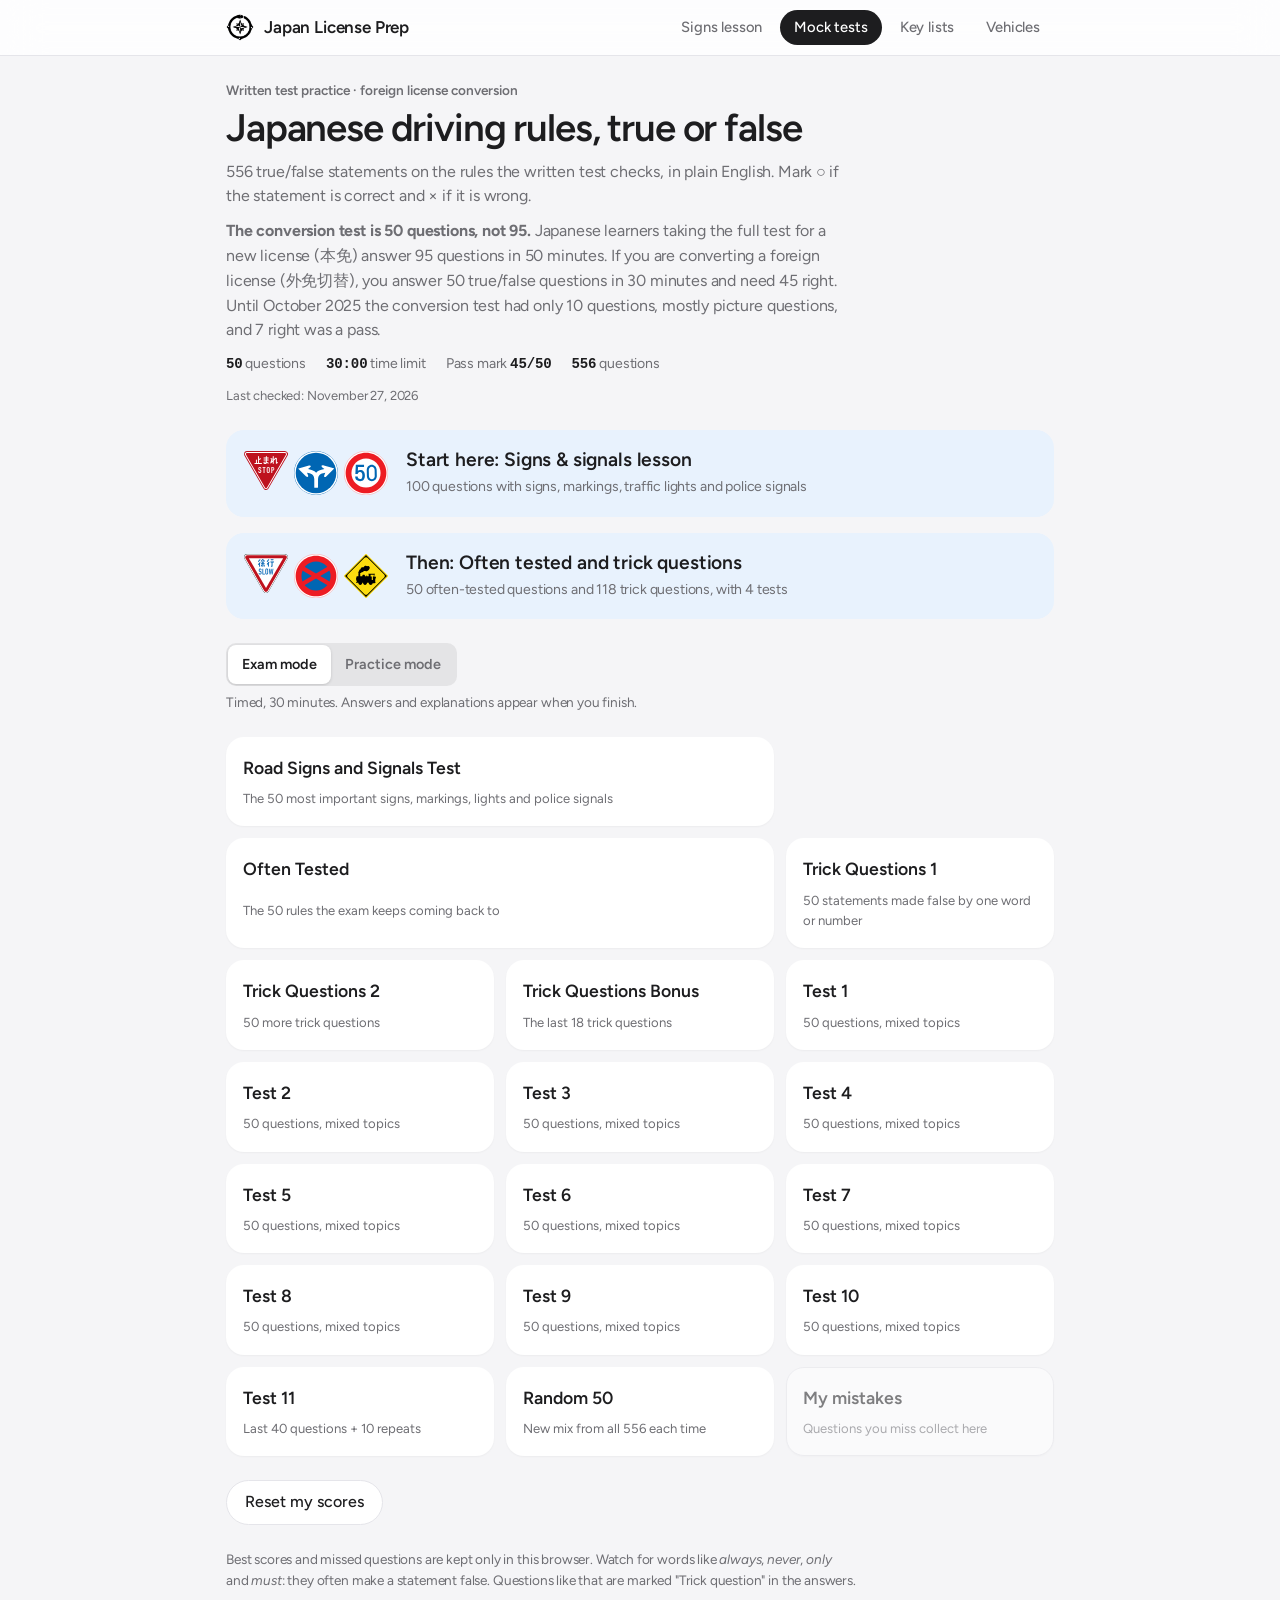
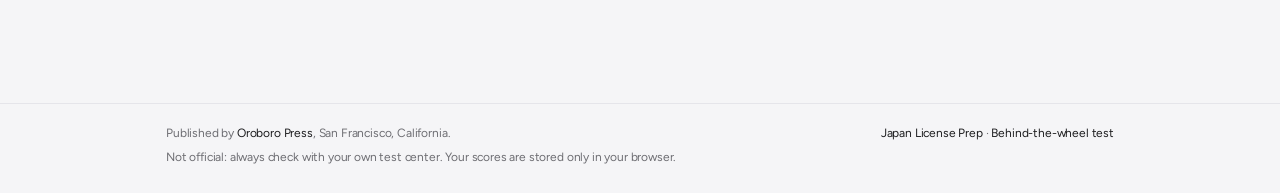
==== mock-tests.html @ 661575f7 "Q427: explain why the child seat faces forward Co-Authored-By: Claude Opus 5.5 <noreply@anthropic.co" ====
<!doctype html>
<html lang="en">
<head>
<meta charset="utf-8">
<meta name="viewport" content="width=device-width,initial-scale=1,viewport-fit=cover">
<title>Written Test Mock Exams · Japan License Prep</title>
<meta name="description" content="Timed 50-question true/false mock exams for the written test when converting a foreign driving license in Japan, with a signs lesson and vehicle classes. Free, by Oroboro Press.">
<meta property="og:title" content="Written Test Mock Exams · Japan License Prep">
<meta property="og:description" content="556 true/false practice questions for the written test when converting a foreign driving license in Japan. Free.">
<meta property="og:type" content="website">
<meta property="og:url" content="https://japan-driving-license.oroboropress.com/mock-tests.html">
<meta property="og:site_name" content="Oroboro Press">
<meta property="og:image" content="https://japan-driving-license.oroboropress.com/img/og-image.jpg">
<meta property="og:image:width" content="1200">
<meta property="og:image:height" content="630">
<meta property="og:image:alt" content="Japan License Prep: a test course map with the route and every trap marked">
<meta name="twitter:card" content="summary_large_image">
<link rel="canonical" href="https://japan-driving-license.oroboropress.com/mock-tests.html">
<link rel="icon" href="favicon.ico" sizes="any">
<link rel="icon" type="image/png" sizes="32x32" href="img/icon-32.png">
<link rel="apple-touch-icon" href="apple-touch-icon.png">
<link rel="preconnect" href="https://fonts.googleapis.com">
<link rel="stylesheet" href="https://fonts.googleapis.com/css2?family=Figtree:wght@400;500;600;700&display=swap">
<link rel="stylesheet" href="oroboro.css?v=2">
<style>
/* Layout: a mark-sheet exam booklet. Narrow reading column, answer bubbles as the signature element. */
:root{
  --paper:#F5F6F3; --card:#FFFFFF; --ink:#1D2227; --muted:#5D656C; --line:#D8DBD4;
  --sheet:#D2522A; --sheet-soft:#FBE6DD; --sign:#1F57A8; --ok:#2C7A4B; --ok-soft:#E1F1E6; --bad:#BC3326; --bad-soft:#F8E1DE;
  --display:"Zen Kaku Gothic New","Hiragino Sans","Yu Gothic",system-ui,sans-serif;
  --body:Inter,"Zen Kaku Gothic New",system-ui,-apple-system,sans-serif;
  --mono:"IBM Plex Mono",ui-monospace,Menlo,monospace;
}
@media (prefers-color-scheme:dark){:root:not([data-theme="light"]){
  --paper:#14171A; --card:#1C2024; --ink:#E6E8E9; --muted:#9AA2A9; --line:#30363B;
  --sheet:#EF7B52; --sheet-soft:#3A2219; --sign:#7FA4E6; --ok:#62C28C; --ok-soft:#183223; --bad:#F07A6C; --bad-soft:#3A1D1A; color-scheme:dark}}
:root[data-theme="dark"]{
  --paper:#14171A; --card:#1C2024; --ink:#E6E8E9; --muted:#9AA2A9; --line:#30363B;
  --sheet:#EF7B52; --sheet-soft:#3A2219; --sign:#7FA4E6; --ok:#62C28C; --ok-soft:#183223; --bad:#F07A6C; --bad-soft:#3A1D1A; color-scheme:dark}
*{box-sizing:border-box}
[hidden]{display:none!important}
body{background:var(--paper);color:var(--ink);font:15px/1.55 var(--body)}
body::before{content:"";position:fixed;inset:0 0 auto;height:env(safe-area-inset-top,0px);z-index:10;background:var(--card)}
.wrap{max-width:860px;margin:0 auto;padding-left:max(16px,env(safe-area-inset-left,0px));padding-right:max(16px,env(safe-area-inset-right,0px))}
h1,h2,h3{font-family:var(--display);text-wrap:balance;margin:0}
h1{font-size:1.9rem;font-weight:900;letter-spacing:.01em}
h2{font-size:1.35rem;font-weight:700}
h3{font-size:1.05rem;font-weight:700}
p{margin:0}
.muted{color:var(--muted)}
.eyebrow{font:600 .72rem/1 var(--body);letter-spacing:.12em;text-transform:uppercase;color:var(--sheet)}
button{font:inherit;color:inherit;cursor:pointer}
button:focus-visible,a:focus-visible{outline:2px solid var(--sheet);outline-offset:2px}

/* header */
.top{position:sticky;top:env(safe-area-inset-top,0px);z-index:5;background:var(--card);border-bottom:1px solid var(--line)}
.top .wrap{display:flex;align-items:center;gap:16px;flex-wrap:wrap;padding-block:10px}
.brand{display:flex;align-items:center;gap:10px;font-family:var(--display);font-weight:900;font-size:1.05rem;margin-right:auto}
.brand .mk{width:26px;height:26px;border:2px solid var(--sheet);border-radius:50%;display:grid;place-items:center;color:var(--sheet);font-size:.85rem}
.tabs{display:flex;gap:4px}
.tabs a{padding:7px 12px;border-radius:8px;color:var(--muted);text-decoration:none;font-weight:600;font-size:.92rem}
.tabs a[aria-current="page"]{background:var(--sheet-soft);color:var(--sheet)}

main{padding-block:28px 64px}
.view{display:grid;gap:24px}

/* home */
.intro{display:grid;gap:10px;max-width:62ch}
.facts{display:flex;flex-wrap:wrap;gap:8px 20px;font-size:.88rem;color:var(--muted)}
.facts b{color:var(--ink);font-family:var(--mono);font-weight:600}
.modes{display:flex;gap:6px;flex-wrap:wrap;align-items:center}
.seg{display:inline-flex;border:1px solid var(--line);border-radius:10px;overflow:hidden;background:var(--card)}
.seg button{border:0;background:none;padding:8px 14px;font-weight:600;font-size:.9rem;color:var(--muted)}
.seg button[aria-pressed="true"]{background:var(--ink);color:var(--paper)}
.modehint{font-size:.85rem;color:var(--muted);flex-basis:100%}
.tests{display:grid;grid-template-columns:repeat(auto-fill,minmax(230px,1fr));gap:12px}
@media (min-width:620px){.tcard.wide{grid-column:span 2}}
.tcard{display:grid;gap:8px;text-align:left;padding:16px;border:1px solid var(--line);border-radius:12px;background:var(--card);transition:border-color .15s,transform .15s}
.tcard:hover{border-color:var(--sheet);transform:translateY(-1px)}
.tcard[disabled]{opacity:.55;cursor:not-allowed;transform:none;border-color:var(--line)}
.tcard .row{display:flex;justify-content:space-between;align-items:baseline;gap:8px}
.tcard .name{font-family:var(--display);font-weight:700;font-size:1.1rem}
.tcard .meta{font-size:.82rem;color:var(--muted)}
.tcard .best{font-family:var(--mono);font-size:.82rem}
.pass{color:var(--ok)} .fail{color:var(--bad)}
.dots{display:flex;gap:3px;flex-wrap:wrap}
.dots i{width:8px;height:11px;border:1.5px solid var(--sheet);border-radius:50%;opacity:.55}
.note{font-size:.85rem;color:var(--muted);max-width:70ch}

/* run */
.runbar{position:sticky;top:calc(env(safe-area-inset-top,0px) + 53px);z-index:4;background:var(--paper);padding-block:10px;border-bottom:1px solid var(--line);display:flex;gap:12px;align-items:center;flex-wrap:wrap}
.runbar .tname{font-weight:700;margin-right:auto}
.clock{font:600 1.25rem/1 var(--mono);font-variant-numeric:tabular-nums;padding:6px 10px;border-radius:8px;background:var(--card);border:1px solid var(--line)}
.clock.low{color:var(--bad);border-color:var(--bad)}
.count{font:500 .85rem var(--mono);color:var(--muted)}
.btn{border:1px solid var(--line);background:var(--card);padding:9px 14px;border-radius:10px;font-weight:600}
.btn.primary{background:var(--sheet);border-color:var(--sheet);color:#fff}
.btn:disabled{opacity:.45;cursor:not-allowed}
.qcard{background:var(--card);border:1px solid var(--line);border-radius:14px;padding:22px;display:grid;gap:18px}
.qhead{display:flex;justify-content:space-between;align-items:center;gap:10px;flex-wrap:wrap}
.qnum{font:700 1rem var(--display)}
.qnum span{font-family:var(--mono);color:var(--sheet)}
.chip{font-size:.75rem;font-weight:600;padding:3px 9px;border-radius:999px;background:var(--paper);border:1px solid var(--line);color:var(--muted)}
.qbody{display:flex;gap:20px;align-items:flex-start}
.qtext{font-size:1.12rem;line-height:1.6;min-width:0;flex:1;max-width:60ch}
.signbox{flex:0 0 auto;width:120px}
.signbox svg{width:100%;height:auto;display:block}
.choices{display:grid;grid-template-columns:1fr 1fr;gap:12px}
.choice{display:flex;align-items:center;justify-content:center;gap:12px;padding:16px;border:2px solid var(--line);border-radius:12px;background:var(--card);font-weight:700;font-size:1rem}
.choice .sym{font:900 2rem/1 var(--display)}
.choice[aria-pressed="true"]{border-color:var(--sheet);background:var(--sheet-soft);color:var(--sheet)}
.choice.right{border-color:var(--ok);background:var(--ok-soft);color:var(--ok)}
.choice.wrong{border-color:var(--bad);background:var(--bad-soft);color:var(--bad)}
.feedback{border-radius:10px;padding:12px 14px;font-size:.95rem}
.feedback.ok{background:var(--ok-soft)} .feedback.no{background:var(--bad-soft)}
.feedback b{display:block;margin-bottom:2px}
.navrow{display:flex;justify-content:space-between;gap:10px}
.sheet{background:var(--card);border:1px solid var(--line);border-radius:14px;padding:16px;display:grid;gap:10px}
.sheet h3{font-size:.9rem}
.bubbles{display:grid;grid-template-columns:repeat(10,minmax(0,1fr));gap:8px 6px}
.bub{display:grid;justify-items:center;gap:2px;border:0;background:none;padding:2px 0}
.bub small{font:500 .68rem var(--mono);color:var(--muted)}
.bub i{width:16px;height:22px;border:1.8px solid var(--sheet);border-radius:50%;display:block}
.bub.on i{background:var(--sheet)}
.bub.cur small{color:var(--sheet);font-weight:700}
.bub.cur i{box-shadow:0 0 0 3px var(--sheet-soft)}
.bub.r i{border-color:var(--ok);background:var(--ok)} .bub.w i{border-color:var(--bad);background:var(--bad)}
.confirm{border:1px solid var(--sheet);background:var(--sheet-soft);border-radius:12px;padding:14px;display:flex;gap:12px;align-items:center;flex-wrap:wrap}
.confirm p{flex:1;min-width:200px}
.gomiss{display:flex;gap:6px;flex-wrap:wrap;flex-basis:100%}.gomiss button{font:inherit;font-size:.85rem;padding:4px 10px;border:1px solid var(--sheet);border-radius:999px;background:var(--bg,#fff);color:inherit;cursor:pointer}
.kbd{font-size:.8rem;color:var(--muted)}

/* results */
.score{display:flex;gap:24px;align-items:center;flex-wrap:wrap;background:var(--card);border:1px solid var(--line);border-radius:14px;padding:22px}
.big{font:600 3.2rem/1 var(--mono);font-variant-numeric:tabular-nums}
.big small{font-size:1.2rem;color:var(--muted)}
.stamp{font:900 1.3rem var(--display);padding:6px 14px;border:3px solid currentColor;border-radius:8px;transform:rotate(-4deg)}
.score .sub{display:grid;gap:4px;margin-right:auto}
.topics{display:grid;gap:6px}
.trow{display:grid;grid-template-columns:minmax(0,190px) 1fr 52px;gap:10px;align-items:center;font-size:.88rem}
.bar{height:8px;background:var(--line);border-radius:4px;overflow:hidden}
.bar i{display:block;height:100%;background:var(--ok)}
.bar i.mid{background:var(--sheet)} .bar i.lowv{background:var(--bad)}
.trow b{font:500 .82rem var(--mono);text-align:right}
.review{display:grid;gap:10px}
.ritem{background:var(--card);border:1px solid var(--line);border-left:5px solid var(--ok);border-radius:10px;padding:14px 16px;display:grid;gap:8px}
.ritem.w{border-left-color:var(--bad)}
.ritem .rq{display:flex;gap:14px;align-items:flex-start}
.ritem .rq p{flex:1;min-width:0}
.ritem .rq svg{width:64px;height:auto;flex:0 0 64px}
.ritem .ans{font-size:.85rem;display:flex;gap:14px;flex-wrap:wrap}
.ritem .exp{font-size:.92rem;color:var(--muted)}
.rn{font:600 .8rem var(--mono);color:var(--muted)}

/* vehicles */
.vsec{display:grid;gap:12px}
.lede{max-width:65ch;color:var(--muted)}
.nest{display:grid;gap:10px;background:var(--card);border:1px solid var(--line);border-radius:14px;padding:16px}
.set{border:1.5px solid var(--line);border-radius:12px;padding:12px;display:grid;gap:10px}
.set>.lab{font-weight:700;font-family:var(--display)}
.set>.lab span{font-weight:500;color:var(--muted);font-family:var(--body);font-size:.85rem}
.set.veh{border-color:var(--sign)}
.inner{display:grid;grid-template-columns:repeat(auto-fit,minmax(170px,1fr));gap:8px}
.inner div{background:var(--paper);border-radius:8px;padding:10px;font-size:.88rem;display:grid;gap:2px}
.inner b{font-family:var(--display)}
.scroll{overflow-x:auto;border:1px solid var(--line);border-radius:12px;background:var(--card)}
table{border-collapse:collapse;width:100%;min-width:640px;font-size:.88rem}
th,td{padding:10px 12px;text-align:left;border-bottom:1px solid var(--line);vertical-align:top}
th{font-size:.75rem;text-transform:uppercase;letter-spacing:.06em;color:var(--muted);font-weight:600}
tr:last-child td{border-bottom:0}
td.n{font-family:var(--mono);font-variant-numeric:tabular-nums;white-space:nowrap}
td .ja{display:block;font-family:var(--display);font-weight:700}
tr.you td{background:var(--sheet-soft)}
.cards{display:grid;grid-template-columns:repeat(auto-fit,minmax(250px,1fr));gap:12px}
.vcard{background:var(--card);border:1px solid var(--line);border-radius:12px;padding:16px;display:grid;gap:8px;align-content:start}
.vcard .ja{font:700 1.15rem var(--display)}
.vcard ul{margin:0;padding-left:18px;display:grid;gap:3px;font-size:.9rem}
.vcard .trap{font-size:.85rem;background:var(--sheet-soft);border-radius:8px;padding:8px 10px}
.vcard .trap b{color:var(--sheet)}
.words{display:grid;grid-template-columns:repeat(auto-fit,minmax(180px,1fr));gap:8px}
.words div{background:var(--card);border:1px solid var(--line);border-radius:10px;padding:12px;display:grid;gap:4px}
.words .w{font:700 1.2rem var(--display)}
.words .inc{font-size:.8rem;font-weight:600}
.sgn{display:grid;gap:3px;justify-items:center;width:100%}
.sgn img,.sgn svg{width:100%;height:auto;display:block}
.sgn .plt{font-size:.68rem;font-weight:700;line-height:1.15;text-align:center;border:1.5px solid var(--ink);border-radius:3px;padding:2px 4px;background:#fff;color:#151515}
.sgn .dtag{font-size:.62rem;color:var(--muted);text-transform:uppercase;letter-spacing:.06em}
.lcard .sgn{width:72px}.ritem .rq .sgn{width:64px;flex:0 0 64px}
.credit{font-size:.78rem;color:var(--muted);max-width:70ch}
.sitefoot{border-top:1px solid var(--line);margin-top:40px;padding-top:16px;font-size:.85rem;color:var(--muted)}
.sitefoot a{color:inherit}
@media (max-width:620px){
  h1{font-size:1.5rem}
  .qbody{flex-direction:column-reverse}
  .signbox{width:96px}
  .bubbles{grid-template-columns:repeat(10,minmax(0,1fr));gap:6px 2px}
  .bub i{width:13px;height:18px}
  .trow{grid-template-columns:minmax(0,120px) 1fr 44px}
  .qcard{padding:16px}
}
@media (prefers-reduced-motion:reduce){*{transition:none!important}}
.sgn.pho{width:170px}.lcard:has(.sgn.pho){grid-template-columns:1fr}.signbox:has(.pho){width:min(100%,320px)}.lcard .sgn.pho{width:100%;max-width:280px;justify-self:start}.ritem .rq .sgn.pho{width:120px;flex:0 0 120px}.lessonhero .icons .sgn.pho{width:66px}.sgn.pho img{border-radius:6px;aspect-ratio:4/3;object-fit:cover}
</style>
<style>
.lessonhero+.lessonhero{margin-top:-8px}
.lessonhero{color:inherit;text-decoration:none;display:grid;grid-template-columns:auto 1fr;gap:18px;align-items:center;text-align:left;padding:18px;border:2px solid var(--sheet);border-radius:14px;background:var(--sheet-soft)}
.lessonhero .icons{display:flex;gap:6px}
.lessonhero .icons .sgn{width:44px}
.lessonhero .name{font:700 1.2rem var(--display)}
.lessonhero .meta{font-size:.88rem;color:var(--muted)}
.lgroup{display:grid;gap:10px}
.lgroup .rule{margin:0;max-width:70ch;padding:10px 14px;border-left:3px solid var(--sheet);background:var(--sheet-soft);border-radius:0 8px 8px 0}
#k-often,#k-trick{display:grid;gap:22px}
.lcards{display:grid;grid-template-columns:repeat(auto-fill,minmax(280px,1fr));gap:10px}
.lcard{background:var(--card);border:1px solid var(--line);border-radius:12px;padding:14px;display:grid;grid-template-columns:72px 1fr;gap:12px;align-items:start}
.lcard svg{width:72px;height:auto}
.lcard .nosign{width:72px;height:72px;border-radius:50%;display:grid;place-items:center;background:var(--paper);font-size:1.6rem}
.lcard .sn{font-size:.75rem;font-weight:700;color:var(--sign);text-transform:uppercase;letter-spacing:.05em}
.lcard p{font-size:.92rem}
.lcard .ex{font-size:.85rem;color:var(--muted)}
.ansb{display:inline-block;font:900 .95rem var(--display);padding:1px 9px;border-radius:6px;margin-right:6px}
.ansb.t{background:var(--ok-soft);color:var(--ok)} .ansb.f{background:var(--bad-soft);color:var(--bad)}
.reveal .ans-hide .ansb,.reveal .ans-hide .ex{filter:blur(6px);cursor:pointer}
.vrow{display:grid;grid-template-columns:minmax(0,1fr) minmax(0,440px);gap:0;background:var(--card);border:1px solid var(--line);border-radius:12px;overflow:hidden}
.vrow:nth-child(odd){background:color-mix(in srgb,var(--card) 88%,#F5C400 12%)}
.vtext{padding:14px 16px;display:grid;gap:6px;align-content:start}
.vtext h3{font-size:1.1rem}
.vtext .ro{font-size:.8rem;color:var(--muted);font-style:italic}
.vtext ul{margin:0;padding-left:18px;font-size:.9rem;display:grid;gap:2px}
.vpics{display:flex;flex-wrap:wrap;gap:8px;justify-content:center;align-content:center;padding:12px;border-left:1px solid var(--line)}
.vpics figure{margin:0;display:grid;gap:3px;width:200px;max-width:100%}
.vpics img{width:100%;aspect-ratio:3/2;object-fit:cover;border-radius:8px;display:block;background:var(--paper)}
.vpics figcaption{font-size:.78rem;text-align:center;display:grid;gap:1px}
.vpics figcaption b{font-weight:600}
.vlist{display:grid;gap:8px}
@media (max-width:620px){.vrow{grid-template-columns:1fr}.vpics{border-left:0;border-top:1px solid var(--line)}.lessonhero{grid-template-columns:1fr}}
</style>
<style>
/* Oroboro Press look: page tokens mapped onto the shared palette (oroboro.css). Answer and score colors keep their meaning. */
:root,:root[data-theme]{
  --paper:var(--ob-bg); --card:var(--ob-card); --ink:var(--ob-ink); --muted:var(--ob-muted); --line:var(--ob-line);
  --sheet:var(--ob-blue); --sheet-soft:var(--ob-blue-soft); --sign:var(--ob-link);
  --ok:var(--ob-green); --ok-soft:var(--ob-green-soft); --bad:var(--ob-red); --bad-soft:var(--ob-red-soft);
  --display:var(--ob-font); --body:var(--ob-font); --mono:var(--ob-mono);
}
body{font-size:16px;margin:0}
h1{font-size:2.4rem;line-height:1.1;font-weight:600;letter-spacing:-0.03em}
@media (max-width:620px){h1{font-size:1.9rem}}
h2{font-weight:600}
h3,.tcard .name,.qnum,.set>.lab,.vcard .ja,.lessonhero .name,.inner b,.words .w,td .ja{font-weight:600}
.eyebrow{text-transform:none;letter-spacing:0;font-size:.85rem;color:var(--muted)}
.top{background:color-mix(in srgb,var(--ob-card) 82%,transparent);-webkit-backdrop-filter:saturate(180%) blur(20px);backdrop-filter:saturate(180%) blur(20px)}
.brand{font-family:var(--ob-font);font-weight:600;font-size:17px;color:var(--ink);text-decoration:none;gap:10px}
.brand img{width:28px;height:28px;display:block}
.tabs a{border-radius:980px;padding:6px 14px;font-weight:500}
.tabs a[aria-current="page"]{background:var(--ink);color:var(--card)}
.tabs a{white-space:nowrap}
@media (max-width:520px){.tabs{gap:0}.tabs a{padding:6px 9px;font-size:.84rem}}
.seg{border:0;background:color-mix(in srgb,var(--ink) 8%,transparent);border-radius:10px;padding:2px}
.seg button{border-radius:8px}
.seg button[aria-pressed="true"]{background:var(--card);color:var(--ink);box-shadow:0 1px 3px rgba(0,0,0,.15)}
.btn{border-radius:980px;padding:9px 18px;font-weight:500}
.btn.primary{background:var(--ob-blue);border-color:var(--ob-blue)}
.tcard,.qcard,.sheet,.score,.nest,.vcard,.lcard,.vrow,.scroll,.words div{border-radius:18px;border-color:transparent;box-shadow:0 1px 2px rgba(0,0,0,.04)}
.tcard:hover{border-color:var(--sheet)}
.choice{border-radius:14px}
.lessonhero{border-radius:18px;border-width:0;background:var(--sheet-soft)}
.stamp{border-radius:10px}
.ob-foot{margin-top:48px}
</style>

</head>
<body>
<header class="top"><div class="wrap">
  <a class="brand" href="./"><img class="ob-mark" src="img/icon-192.png" alt="">Japan License Prep</a>
  <nav class="tabs" aria-label="Sections">
    <a href="#signs" id="tab-signs">Signs lesson</a>
    <a href="#tests" id="tab-tests">Mock tests</a>
    <a href="#key" id="tab-key">Key lists</a>
    <a href="#vehicles" id="tab-vehicles">Vehicles</a>
  </nav>
</div></header>

<main class="wrap">

<!-- HOME -->
<section class="view" id="v-home">
  <div class="intro">
    <p class="eyebrow">Written test practice · foreign license conversion</p>
    <h1>Japanese driving rules, true or false</h1>
    <p class="muted">556 true/false statements on the rules the written test checks, in plain English. Mark ○ if the statement is correct and × if it is wrong.</p>
    <p class="muted"><b>The conversion test is 50 questions, not 95.</b> Japanese learners taking the full test for a new license (本免) answer 95 questions in 50 minutes. If you are converting a foreign license (外免切替), you answer 50 true/false questions in 30 minutes and need 45 right. Until October 2025 the conversion test had only 10 questions, mostly picture questions, and 7 right was a pass.</p>
    <div class="facts"><span><b>50</b> questions</span><span><b>30:00</b> time limit</span><span>Pass mark <b>45/50</b></span><span><b id="bankcount">0</b> questions</span></div>
    <p class="ob-checked">Last checked: <time datetime="2026-11-27">November 27, 2026</time></p>
  </div>
  <a class="lessonhero" href="#signs">
    <span class="icons" id="heroicons"></span>
    <span><span class="name">Start here: Signs &amp; signals lesson</span><br><span class="meta" id="herometa"></span></span>
  </a>
  <a class="lessonhero" href="#key">
    <span class="icons" id="keyicons"></span>
    <span><span class="name">Then: Often tested and trick questions</span><br><span class="meta" id="keymeta"></span></span>
  </a>
  <div class="modes">
    <div class="seg" role="group" aria-label="Mode">
      <button id="m-exam" aria-pressed="true">Exam mode</button>
      <button id="m-practice" aria-pressed="false">Practice mode</button>
    </div>
    <p class="modehint" id="modehint"></p>
  </div>
  <div class="tests" id="tests"></div>
  <div class="modes"><button class="btn" id="resetbtn">Reset my scores</button></div>
  <div class="confirm" id="reset-confirm" hidden>
    <p>Clear all best scores and the list of mistakes? This can't be undone.</p>
    <button class="btn" id="reset-no">Cancel</button>
    <button class="btn primary" id="reset-yes">Reset</button>
  </div>
  <p class="note">Best scores and missed questions are kept only in this browser. Watch for words like <i>always</i>, <i>never</i>, <i>only</i> and <i>must</i>: they often make a statement false. Questions like that are marked "Trick question" in the answers.</p>
</section>

<!-- SIGNS LESSON -->
<section class="view" id="v-signs" hidden>
  <div class="intro">
    <p class="eyebrow">Lesson 1 · study this first</p>
    <h1>Signs, signals and road markings</h1>
    <p class="muted">Every question that shows a sign or marking, or is about traffic lights and police hand signals. Read the cards, then test yourself.</p>
  </div>
  <div class="modes">
    <button class="btn primary" id="l-practice">Practice all of them</button>
    <button class="btn" id="l-exam">Timed test: 50 of them</button>
    <div class="seg" role="group" aria-label="Answers"><button id="l-show" aria-pressed="true">Show answers</button><button id="l-hide" aria-pressed="false">Hide answers</button></div>
  </div>
  <div id="l-groups" class="view"></div>
  <p class="credit">Sign images: official Japanese road sign designs (Road Sign Order), public-domain files from <a href="https://commons.wikimedia.org/wiki/Category:Road_signs_in_Japan">Wikimedia Commons</a>. Road markings, and the fire water source sign, are shown as labelled diagrams.</p>
</section>

<!-- KEY LISTS -->
<section class="view" id="v-key" hidden>
  <div class="intro">
    <p class="eyebrow">Lesson 2 · before the exam</p>
    <h1>Often tested and trick questions</h1>
    <p class="muted">Two short lists to read the day before the test. The first has the rules the exam keeps coming back to. The second has the statements that are false because of one word or one number, such as <i>always</i>, <i>only</i> or a wrong distance.</p>
    <p class="muted">The "often tested" list is our selection, based on the rules that Japanese study books and the exam come back to most. It is not an official list.</p>
  </div>
  <div class="modes">
    <div class="seg" role="group" aria-label="Mode"><button id="k-exam" aria-pressed="true">Exam mode</button><button id="k-practice" aria-pressed="false">Practice mode</button></div>
    <p class="modehint" id="k-modehint"></p>
  </div>
  <div class="tests" id="k-tests"></div>
  <div class="modes">
    <div class="seg" role="group" aria-label="Answers"><button id="k-show" aria-pressed="true">Show answers</button><button id="k-hide" aria-pressed="false">Hide answers</button></div>
  </div>
  <div id="k-often" class="view"></div>
  <div id="k-trick" class="view"></div>
</section>

<!-- RUN -->
<section class="view" id="v-run" hidden>
  <div class="runbar">
    <span class="tname" id="r-name"></span>
    <span class="count" id="r-count"></span>
    <span class="clock" id="r-clock">30:00</span>
    <button class="btn" id="r-quit">Quit without saving</button>
    <button class="btn primary" id="r-finish">Finish</button>
  </div>
  <div class="confirm" id="q-confirm" hidden>
    <p>Quit this test? Nothing will be saved: no score, and no mistakes added.</p>
    <button class="btn" id="q-keep">Keep going</button>
    <button class="btn primary" id="q-yes">Quit</button>
  </div>
  <div class="confirm" id="r-confirm" hidden>
    <p id="r-confirm-text"></p>
    <span class="gomiss" id="r-missing"></span>
    <button class="btn" id="r-keep">Keep going</button>
    <button class="btn primary" id="r-submit">Hand in</button>
  </div>
  <article class="qcard" aria-live="polite">
    <div class="qhead"><span class="qnum">Question <span id="r-n">1</span><span id="r-of"> of 50</span></span><span class="chip" id="r-topic"></span></div>
    <div class="qbody"><p class="qtext" id="r-q"></p><div class="signbox" id="r-sign" hidden></div></div>
    <div class="choices">
      <button class="choice" id="c-true" aria-pressed="false"><span class="sym">○</span>True</button>
      <button class="choice" id="c-false" aria-pressed="false"><span class="sym">×</span>False</button>
    </div>
    <div class="feedback" id="r-fb" hidden></div>
    <div class="navrow">
      <button class="btn" id="r-prev">← Previous</button>
      <button class="btn" id="r-next">Next →</button>
    </div>
    <p class="kbd">Keys: O or 1 = ○, X or 2 = ×, arrow keys move between questions.</p>
  </article>
  <section class="sheet" aria-label="Answer sheet">
    <h3>Answer sheet</h3>
    <div class="bubbles" id="r-bubbles"></div>
  </section>
</section>

<!-- RESULT -->
<section class="view" id="v-result" hidden>
  <div class="score">
    <div class="big" id="s-big"></div>
    <div class="sub"><h2 id="s-title"></h2><p class="muted" id="s-sub"></p></div>
    <span class="stamp" id="s-stamp"></span>
  </div>
  <div class="modes">
    <button class="btn primary" id="s-retake">Retake this test</button>
    <button class="btn" id="s-miss">Drill my mistakes</button>
    <button class="btn" id="s-home">All tests</button>
  </div>
  <section class="vsec"><h3>By topic</h3><div class="topics" id="s-topics"></div></section>
  <section class="vsec">
    <div class="modes"><h3 style="margin-right:auto">Answers</h3>
      <div class="seg" role="group" aria-label="Filter"><button id="f-wrong" aria-pressed="true">Wrong only</button><button id="f-all" aria-pressed="false">All</button></div>
    </div>
    <div class="review" id="s-review"></div>
  </section>
</section>

<!-- VEHICLES -->
<section class="view" id="v-vehicles" hidden>
  <div class="intro">
    <p class="eyebrow">Vehicle types</p>
    <h1>Which class is which vehicle</h1>
    <p class="muted">A vehicle goes in the biggest class where it meets <b>any one</b> of the limits.</p>
  </div>
  <div class="vlist" id="vlist"></div>
  <section class="vsec">
    <h2>Not on page 17, but in the questions</h2>
    <div class="cards">
      <div class="vcard"><h3>Light vehicle</h3>
        <ul><li>Bicycles, hand carts, rickshaws, horse-drawn carts</li><li>A horse being ridden counts too</li><li>No license; must obey signals</li></ul>
        <p class="trap"><b>Trap:</b> a light vehicle (bicycles, carts) is not a kei car (a small 660 cc car). A kei car is an ordinary car.</p></div>
      <div class="vcard"><h3>Who counts as a pedestrian</h3>
        <ul><li>A person in a wheelchair, even an electric one</li><li>Someone pushing a bicycle</li><li>Someone pushing a motorcycle or moped <b>with the engine off</b></li></ul>
        <p class="trap"><b>Trap:</b> pushing a two-wheeler with the engine running is <b>not</b> a pedestrian.</p></div>
      <div class="vcard"><h3>What your ordinary license covers</h3>
        <ul><li>Ordinary cars (incl. kei cars, minicars, three-wheelers)</li><li>Small special vehicles</li><li>Mopeds</li><li><b>Not</b> motorcycles, except 125 cc bikes limited to 4.0 kW, which count as mopeds since April 2025</li><li><b>Not</b> trucks with 2 t+ load or 3,500 kg+ gross</li></ul></div>
    </div>
  </section>
  <section class="vsec">
    <h2>Number words in the limits</h2>
    <div class="words">
      <div><span class="w">or more</span><span class="inc pass">includes the number</span><span class="muted">"10 or more" = 10, 11, 12…</span></div>
      <div><span class="w">or less</span><span class="inc pass">includes the number</span><span class="muted">"10 or less" = 10, 9, 8…</span></div>
      <div><span class="w">over</span><span class="inc fail">excludes the number</span><span class="muted">"over 50 cc" = 51, 52…</span></div>
      <div><span class="w">under</span><span class="inc fail">excludes the number</span><span class="muted">"under 3,500 kg" = up to 3,499</span></div>
    </div>
  </section>
</section>
</main>
<footer class="ob-foot"><div class="ob-in">
  <div class="ob-row"><span>Published by <a href="https://oroboropress.com">Oroboro Press</a>, San Francisco, California.</span><span><a href="./">Japan License Prep</a> · <a href="test-day.html">Behind-the-wheel test</a></span></div>
  <p style="margin:0">Not official: always check with your own test center. Your scores are stored only in your browser.</p>
</div></footer>

<script>
// ---------- signs (drawn for this page) ----------
const RD="#D52B1E",BL="#1F57A8",WH="#FFFFFF",BK="#151515",YL="#F5C400",GR="#8A9096",JF='font-family="Zen Kaku Gothic New,Hiragino Sans,sans-serif"',NF='font-family="Inter,Arial,sans-serif"';
const ring=(f=WH)=>`<circle cx="50" cy="50" r="44" fill="${f}" stroke="${RD}" stroke-width="9"/>`;
const slash=`<line x1="20" y1="20" x2="80" y2="80" stroke="${RD}" stroke-width="8"/>`;
const blueC=x=>`<circle cx="50" cy="50" r="47" fill="${BL}"/>${x}`;
const blueSq=x=>`<rect x="5" y="5" width="90" height="90" rx="6" fill="${BL}"/>${x}`;
const diamond=x=>`<rect x="18" y="18" width="64" height="64" rx="4" transform="rotate(45 50 50)" fill="${YL}" stroke="${BK}" stroke-width="3"/>${x}`;
const tri=t=>`<polygon points="5,10 95,10 50,94" fill="${RD}" stroke="${WH}" stroke-width="4" stroke-linejoin="round"/><text x="50" y="40" font-size="18" font-weight="900" fill="${WH}" text-anchor="middle" ${JF}>${t}</text>`;
const plate=(t,y=104)=>`<rect x="12" y="${y}" width="76" height="22" rx="2" fill="${WH}" stroke="${BK}" stroke-width="2"/><text x="50" y="${y+16}" font-size="13" font-weight="700" fill="${BK}" text-anchor="middle" ${NF}>${t}</text>`;
const car=(x,y,s=1,c=BK)=>`<g transform="translate(${x} ${y}) scale(${s})"><path d="M-22 6v-8l6-2 6-9h20l8 9 8 2v8z" fill="${c}"/><circle cx="-12" cy="7" r="5" fill="${c}"/><circle cx="14" cy="7" r="5" fill="${c}"/></g>`;
const bike=(x,y,s=1,c=BK)=>`<g transform="translate(${x} ${y}) scale(${s})" fill="none" stroke="${c}" stroke-width="3.5"><circle cx="-14" cy="6" r="9"/><circle cx="14" cy="6" r="9"/><path d="M-14 6l8-14h14l6 14M-6-8l6 14h8M4-14h8"/></g>`;
const moto=(x,y,s=1,c=BK)=>`<g transform="translate(${x} ${y}) scale(${s})"><circle cx="-14" cy="6" r="8" fill="none" stroke="${c}" stroke-width="4"/><circle cx="14" cy="6" r="8" fill="none" stroke="${c}" stroke-width="4"/><path d="M-14 6l10-12h16l4 12M-2-14h8l6 8" stroke="${c}" stroke-width="4" fill="none"/><circle cx="2" cy="-20" r="5" fill="${c}"/></g>`;
const truckI=(x,y,s=1,c=BK)=>`<g transform="translate(${x} ${y}) scale(${s})"><rect x="-26" y="-14" width="34" height="20" fill="${c}"/><path d="M10 6v-16h9l7 8v8z" fill="${c}"/><circle cx="-16" cy="8" r="5" fill="${c}"/><circle cx="16" cy="8" r="5" fill="${c}"/></g>`;
const person=(x,y,s=1,c=WH)=>`<g transform="translate(${x} ${y}) scale(${s})" fill="${c}"><circle cx="0" cy="-26" r="7"/><rect x="-7" y="-17" width="14" height="26" rx="6"/><path d="M-4 8l-3 22M4 8l4 22" stroke="${c}" stroke-width="6" stroke-linecap="round"/></g>`;
const arrowUp=(x,y,l=40,c=WH,w=9)=>`<path d="M${x} ${y+l}V${y+12}" stroke="${c}" stroke-width="${w}"/><polygon points="${x},${y} ${x-11},${y+16} ${x+11},${y+16}" fill="${c}"/>`;
const road=x=>`<rect x="5" y="5" width="90" height="90" fill="${GR}"/>${x}`;
const passArrows=`<path d="M38 82V54" stroke="${BK}" stroke-width="7"/><polygon points="38,42 29,56 47,56" fill="${BK}"/><path d="M62 84C62 66 54 62 56 44" stroke="${BK}" stroke-width="7" fill="none"/><polygon points="57,30 47,45 65,46" fill="${BK}"/>`;
const SIGNS={
 tsuko:`${ring()}<path d="M27 27L73 73M73 27L27 73" stroke="${RD}" stroke-width="7"/><rect x="31" y="63" width="38" height="14" fill="${WH}"/><text x="50" y="74" font-size="11" font-weight="700" fill="${BK}" text-anchor="middle" ${JF}>通行止</text>`,
 sharyo:`${ring()}${slash}`,
 sharyogentsuki:`${ring()}${slash}${plate("except mopeds")}`,
 shinnyu:`<circle cx="50" cy="50" r="47" fill="${RD}" stroke="${WH}" stroke-width="2"/><rect x="17" y="41" width="66" height="18" fill="${WH}"/>`,
 shitei:blueC(`<path d="M50 84V52H30M50 52H70" stroke="${WH}" stroke-width="9" fill="none"/><polygon points="15,52 32,40 32,64" fill="${WH}"/><polygon points="85,52 68,40 68,64" fill="${WH}"/>`),
 straight:blueC(arrowUp(50,14,68)),
 three:blueC(`${arrowUp(50,14,68)}<path d="M50 70L26 46" stroke="${WH}" stroke-width="8"/><polygon points="18,38 36,42 22,56" fill="${WH}"/>`),
 keepleft:blueC(`<path d="M72 28L38 62" stroke="${WH}" stroke-width="11"/><polygon points="26,74 30,48 52,70" fill="${WH}"/>`),
 oudan:`${ring()}<path d="M40 80V44H62" stroke="${BK}" stroke-width="8" fill="none"/><polygon points="76,44 60,33 60,55" fill="${BK}"/>${slash}`,
 tenkai:`${ring()}<path d="M38 80V46a12 12 0 0 1 24 0v12" stroke="${BK}" stroke-width="8" fill="none"/><polygon points="62,74 51,57 73,57" fill="${BK}"/>${slash}`,
 max50:`${ring()}<text x="50" y="65" font-size="44" font-weight="700" fill="${BL}" text-anchor="middle" ${NF}>50</text>`,
 min30:`<circle cx="50" cy="50" r="47" fill="${BL}"/><text x="50" y="62" font-size="40" font-weight="700" fill="${WH}" text-anchor="middle" ${NF}>30</text><line x1="28" y1="72" x2="72" y2="72" stroke="${WH}" stroke-width="5"/>`,
 stop:tri("止まれ"),
 hokousha:blueC(`${person(42,52,1)}${person(64,62,.65)}`),
 jitensha:blueC(`${person(36,48,.8)}${bike(60,66,.75,WH)}`),
 oikoshi:`${ring()}${passArrows}${slash}${plate("No overtaking")}`,
 hamidashi:`${ring()}${passArrows}${slash}`,
 kiken:`${ring()}<text x="50" y="59" font-size="22" font-weight="900" fill="${RD}" text-anchor="middle" ${JF}>危険物</text>${slash}`,
 juryo:`${ring()}<text x="47" y="66" font-size="38" font-weight="700" fill="${BL}" text-anchor="middle" ${NF}>5.5</text><text x="74" y="40" font-size="16" font-weight="700" fill="${BL}" ${NF}>t</text>`,
 takasa:`${ring()}<text x="47" y="62" font-size="32" font-weight="700" fill="${BL}" text-anchor="middle" ${NF}>3.3</text><text x="70" y="62" font-size="14" fill="${BL}" ${NF}>m</text><polygon points="50,12 42,22 58,22" fill="${BL}"/><polygon points="50,88 42,78 58,78" fill="${BL}"/>`,
 haba:`${ring()}<text x="50" y="62" font-size="32" font-weight="700" fill="${BL}" text-anchor="middle" ${NF}>2.2</text><polygon points="12,50 22,42 22,58" fill="${BL}"/><polygon points="88,50 78,42 78,58" fill="${BL}"/>`,
 kumiawase:`${ring()}${car(50,40,.9)}${moto(52,70,.7)}${slash}`,
 nirinigai:`${ring()}${car(50,52,1.2)}${slash}`,
 truck:`${ring()}${truckI(50,52,1.15,BL)}${slash}`,
 truck3t:`${ring()}${truckI(50,52,1.15,BL)}${slash}${plate("load 3 t +")}`,
 senyo:blueSq(`<rect x="24" y="22" width="52" height="34" rx="5" fill="${WH}"/><rect x="30" y="28" width="40" height="12" fill="${BL}"/><circle cx="36" cy="58" r="5" fill="${WH}"/><circle cx="64" cy="58" r="5" fill="${WH}"/>${arrowUp(50,66,24,WH,6)}<text x="84" y="50" font-size="11" font-weight="700" fill="${WH}" text-anchor="middle" ${JF} transform="rotate(90 84 50)">専用</text>`),
 yusen:blueSq(`<rect x="24" y="16" width="52" height="34" rx="5" fill="${WH}"/><rect x="30" y="22" width="40" height="12" fill="${BL}"/><circle cx="36" cy="52" r="5" fill="${WH}"/><circle cx="64" cy="52" r="5" fill="${WH}"/><polygon points="50,90 34,64 66,64" fill="${WH}"/><text x="50" y="80" font-size="11" font-weight="700" fill="${BL}" text-anchor="middle" ${JF}>優先</text>`),
 tohan:blueSq(`<text x="50" y="40" font-size="20" font-weight="900" fill="${WH}" text-anchor="middle" ${JF}>登坂</text><text x="50" y="66" font-size="20" font-weight="900" fill="${WH}" text-anchor="middle" ${JF}>車線</text><path d="M20 84L80 76" stroke="${WH}" stroke-width="4"/>`),
 kubun:blueSq(`<path d="M37 10V90M63 10V90" stroke="${WH}" stroke-width="2" stroke-dasharray="6 5"/><path d="M24 86V54H14" stroke="${WH}" stroke-width="5" fill="none"/><polygon points="8,54 18,47 18,61" fill="${WH}"/>${arrowUp(50,30,56,WH,5)}${arrowUp(76,30,56,WH,5)}<path d="M76 54H86" stroke="${WH}" stroke-width="5"/><polygon points="92,54 82,47 82,61" fill="${WH}"/>`),
 nidankai:blueC(`<path d="M30 80V30H60" stroke="${WH}" stroke-width="8" fill="none"/><polygon points="74,30 58,20 58,40" fill="${WH}"/><path d="M60 80V54" stroke="${WH}" stroke-width="6"/><polygon points="60,44 52,56 68,56" fill="${WH}"/><rect x="30" y="66" width="40" height="18" fill="${WH}"/><text x="50" y="80" font-size="12" font-weight="700" fill="${BL}" text-anchor="middle" ${JF}>原付</text>`),
 komawari:`${ring()}<path d="M34 80V44H58" stroke="${BL}" stroke-width="7" fill="none"/><polygon points="70,44 56,35 56,53" fill="${BL}"/><path d="M60 80V56" stroke="${BL}" stroke-width="5"/><polygon points="60,46 53,58 67,58" fill="${BL}"/>${slash}<rect x="30" y="64" width="38" height="16" fill="${WH}"/><text x="49" y="77" font-size="12" font-weight="700" fill="${BL}" text-anchor="middle" ${JF}>原付</text>`,
 owari:`<rect x="10" y="30" width="80" height="40" rx="3" fill="${WH}" stroke="${BK}" stroke-width="3"/><text x="50" y="58" font-size="22" font-weight="900" fill="${BK}" text-anchor="middle" ${JF}>終わり</text><text x="50" y="86" font-size="11" fill="${BK}" text-anchor="middle" ${NF}>auxiliary plate</text>`,
 anzen:blueSq(`<text x="50" y="64" font-size="40" font-weight="900" fill="${WH}" text-anchor="middle" ${JF}>安全</text>`),
 odan:blueSq(`<polygon points="50,12 88,82 12,82" fill="${WH}"/>${person(44,64,.6,BK)}${bike(58,74,.4,BK)}`),
 horn:blueC(`<path d="M30 40h12l14-14v48L42 60H30z" fill="${WH}"/><path d="M62 30l12 10-10 8 12 12" stroke="${WH}" stroke-width="4" fill="none"/>`),
 kyuko:diamond(`<path d="M26 66L74 40" stroke="${BK}" stroke-width="7"/><polygon points="28,58 26,68 40,64" fill="${BK}"/><text x="56" y="70" font-size="13" font-weight="700" fill="${BK}" ${NF}>10%</text>`),
 uphill:diamond(`<path d="M26 40L74 66" stroke="${BK}" stroke-width="7"/><polygon points="76,60 74,70 64,64" fill="${BK}"/><text x="30" y="70" font-size="13" font-weight="700" fill="${BK}" ${NF}>10%</text>`),
 slip:diamond(`${car(50,40,.8)}<path d="M36 56c6 6-6 10 0 16M50 56c6 6-6 10 0 16M64 56c6 6-6 10 0 16" stroke="${BK}" stroke-width="3" fill="none"/>`),
 rakuseki:diamond(`<path d="M30 76L52 26v50z" fill="${BK}"/><circle cx="64" cy="52" r="5" fill="${BK}"/><circle cx="70" cy="66" r="4" fill="${BK}"/>`),
 bumpy:diamond(`<path d="M24 66h12q6-18 12 0q6 -18 12 0h16" stroke="${BK}" stroke-width="6" fill="none"/>`),
 yokokaze:diamond(`<path d="M28 44h30q10 0 10-8M28 56h40q10 0 10 8" stroke="${BK}" stroke-width="5" fill="none"/>`),
 shobo:`<rect x="8" y="8" width="84" height="84" rx="4" fill="${RD}"/><text x="50" y="38" font-size="18" font-weight="900" fill="${WH}" text-anchor="middle" ${JF}>消防</text><text x="50" y="68" font-size="18" font-weight="900" fill="${WH}" text-anchor="middle" ${JF}>水利</text>`,
 diamond:road(`<path d="M30 5v90M70 5v90" stroke="${WH}" stroke-width="3"/><path d="M50 5v90" stroke="${WH}" stroke-width="3" stroke-dasharray="10 8"/><polygon points="40,30 47,45 40,60 33,45" fill="none" stroke="${WH}" stroke-width="3"/><polygon points="60,40 67,55 60,70 53,55" fill="none" stroke="${WH}" stroke-width="3"/>`),
 zenpo:road(`<path d="M5 8H95M5 32H20M80 32H95M20 32V95M80 32V95" stroke="${WH}" stroke-width="2.5"/><path d="M5 20H95" stroke="${WH}" stroke-width="2" stroke-dasharray="7 6"/><path d="M50 32V95" stroke="${WH}" stroke-width="2" stroke-dasharray="7 6"/><polygon points="28,40 42,40 35,62" fill="none" stroke="${WH}" stroke-width="2.5" stroke-linejoin="round"/><polygon points="28,70 42,70 35,92" fill="none" stroke="${WH}" stroke-width="2.5" stroke-linejoin="round"/>`),
 merge:road(`<path d="M12 5v90" stroke="${WH}" stroke-width="3"/><path d="M30 5v90" stroke="${WH}" stroke-width="2.5" stroke-dasharray="8 7"/><path d="M48 5v56" stroke="${WH}" stroke-width="2.5" stroke-dasharray="8 7"/><polygon points="48,62 48,95 62,95" fill="${WH}"/><path d="M95 74L70 5" stroke="${WH}" stroke-width="3"/><path d="M86 95L66 40" stroke="${WH}" stroke-width="2.5" stroke-dasharray="8 7"/><polygon points="49,30 56,40 53,41 49,35" fill="${WH}"/><polygon points="49,39 56,49 53,50 49,44" fill="${WH}"/><polygon points="49,48 56,58 53,59 49,53" fill="${WH}"/><text x="21" y="84" font-size="10" font-weight="700" fill="${WH}" text-anchor="middle" ${NF}>A</text><text x="78" y="72" font-size="10" font-weight="700" fill="${WH}" text-anchor="middle" ${NF}>B</text>`),
 kubun2:road(`<path d="M35 5v90M65 5v90" stroke="${WH}" stroke-width="3" stroke-dasharray="10 8"/><text x="20" y="54" font-size="9" fill="${WH}" text-anchor="middle" ${NF}>bikes</text><text x="50" y="54" font-size="9" fill="${WH}" text-anchor="middle" ${NF}>cars</text><text x="80" y="54" font-size="9" fill="${WH}" text-anchor="middle" ${NF}>cars</text>`),
 arrows:road(`<path d="M35 5v90M65 5v90" stroke="${WH}" stroke-width="3" stroke-dasharray="10 8"/><path d="M20 86V54h-8" stroke="${WH}" stroke-width="4" fill="none"/><polygon points="6,54 14,48 14,60" fill="${WH}"/>${arrowUp(50,40,46,WH,4)}${arrowUp(80,40,46,WH,4)}<path d="M80 64h7" stroke="${WH}" stroke-width="4"/><polygon points="94,64 87,58 87,70" fill="${WH}"/>`),
 nidan:road(`<path d="M50 5v90" stroke="${WH}" stroke-width="3"/><path d="M8 34H50M8 64H50" stroke="${WH}" stroke-width="4"/><text x="29" y="28" font-size="11" font-weight="700" fill="${WH}" text-anchor="middle" ${JF}>二輪</text><text x="29" y="80" font-size="11" font-weight="700" fill="${WH}" text-anchor="middle" ${JF}>四輪</text>`),
 rosoku1:road(`<rect x="5" y="5" width="18" height="90" fill="#C9CDD1"/><path d="M28 5v90" stroke="${WH}" stroke-width="4"/>`),
 rosoku2:road(`<rect x="5" y="5" width="18" height="90" fill="#C9CDD1"/><path d="M26 5v90" stroke="${WH}" stroke-width="3"/><path d="M32 5v90" stroke="${WH}" stroke-width="3" stroke-dasharray="10 8"/>`),
 rosoku3:road(`<rect x="5" y="5" width="18" height="90" fill="#C9CDD1"/><path d="M26 5v90M32 5v90" stroke="${WH}" stroke-width="3"/>`),
 anzenmark:road(`<rect x="30" y="12" width="40" height="76" fill="none" stroke="${YL}" stroke-width="5"/><rect x="37" y="19" width="26" height="62" fill="none" stroke="${WH}" stroke-width="3"/>`),
 tachiiri:road(`<rect x="30" y="12" width="40" height="76" rx="12" fill="none" stroke="${YL}" stroke-width="4"/><path d="M36 29L64 20" stroke="${WH}" stroke-width="4"/><path d="M36 40L64 31" stroke="${WH}" stroke-width="4"/><path d="M36 51L64 42" stroke="${WH}" stroke-width="4"/><path d="M36 62L64 53" stroke="${WH}" stroke-width="4"/><path d="M36 73L64 64" stroke="${WH}" stroke-width="4"/><path d="M36 84L64 75" stroke="${WH}" stroke-width="4"/>`),
 tenkaimark:road(`<path d="M42 44V26a8 8 0 0 1 16 0v8" stroke="${YL}" stroke-width="5" fill="none"/><polygon points="58,46 51,33 65,33" fill="${YL}"/><path d="M36 56L64 86M64 56L36 86" stroke="${YL}" stroke-width="6"/>`),
 yellowline:road(`<path d="M50 5v90" stroke="${YL}" stroke-width="4"/>`),
 offcenter:road(`<path d="M12 5v90M88 5v90" stroke="${WH}" stroke-width="2"/><path d="M64 5v90" stroke="${WH}" stroke-width="4"/><path d="M50 74v10" stroke="${WH}" stroke-width="1.5" stroke-dasharray="2 2"/><polygon points="50,86 46,92 54,92" fill="${WH}"/><text x="35" y="70" fill="${WH}" font-size="8" font-family="sans-serif">middle</text>`),
 curbyellow:road(`<rect x="5" y="5" width="17" height="90" fill="#C9CDD1"/><rect x="22" y="5" width="6" height="90" fill="#E4E6E8"/><path d="M25 8v14M25 32v14M25 56v14M25 80v12" stroke="${YL}" stroke-width="5"/>`),
 yellowline2:road(`<path d="M50 5v90" stroke="${YL}" stroke-width="4"/><path d="M58 5v90" stroke="${WH}" stroke-width="3" stroke-dasharray="10 8"/><text x="28" y="18" font-size="12" font-weight="700" fill="${WH}" ${NF}>B</text><text x="70" y="18" font-size="12" font-weight="700" fill="${WH}" ${NF}>A</text><path d="M28 92V44" stroke="${WH}" stroke-width="4"/><polygon points="28,32 20,46 36,46" fill="${WH}"/><path d="M78 30V78" stroke="${WH}" stroke-width="4"/><polygon points="78,90 70,76 86,76" fill="${WH}"/>`),
 yellowlane:road(`<path d="M50 5v90" stroke="${YL}" stroke-width="4"/><text x="28" y="22" font-size="13" font-weight="700" fill="${WH}" ${NF}>A</text><text x="68" y="22" font-size="13" font-weight="700" fill="${WH}" ${NF}>B</text>`),
 busonly:road(`<path d="M35 5v90M65 5v90" stroke="${WH}" stroke-width="3" stroke-dasharray="10 8"/><text x="20" y="40" font-size="10" font-weight="700" fill="${WH}" text-anchor="middle" ${JF}>バス</text><text x="20" y="54" font-size="10" font-weight="700" fill="${WH}" text-anchor="middle" ${JF}>専用</text><text x="20" y="70" font-size="10" font-weight="700" fill="${WH}" text-anchor="middle" ${NF}>7-9</text>`)
};
const SIGNNAME={noparking:"No parking",nostop:"No stopping or parking",oneway:"One way",jokou:"Slow (crawl)",jokouyusen:"Slow, priority road ahead",yusendoro:"Priority road",crosswalk:"Crosswalk",roundabout:"Roundabout",fumikiri:"Railroad crossing ahead",school:"School ahead",crossroads:"Crossroads ahead",koji:"Road works ahead",offcenter:"Center line off the middle of the road",curbyellow:"Broken yellow line along the curb",tsuko:"Road closed",sharyo:"No vehicles",sharyogentsuki:"No vehicles, except mopeds",shinnyu:"No entry for vehicles",shitei:"Left or right only",straight:"Straight only",three:"Straight or left only",keepleft:"Keep left of the sign",oudan:"No right-turn crossing",tenkai:"No U-turn",max50:"Maximum speed 50",min30:"Minimum speed 30",stop:"Stop",hokousha:"Pedestrians only",jitensha:"Bicycles and pedestrians only",oikoshi:"No overtaking",hamidashi:"No crossing into the right half to overtake",kiken:"No vehicles with dangerous goods",juryo:"Weight limit 5.5 t",takasa:"Height limit 3.3 m",haba:"Maximum width 2.2 m",kumiawase:"No cars and motorcycles",nirinigai:"No motor vehicles except two-wheelers",truck:"No large trucks",truck3t:"No trucks with 3 t+ load",senyo:"Bus-only lane",yusen:"Bus priority lane",tohan:"Climbing lane",kubun:"Lanes by direction",nidankai:"Moped two-step right turn",komawari:"Moped normal right turn",owari:"'End' plate",anzen:"Safety zone",odan:"Crosswalk and bicycle crossing",horn:"Sound horn",kyuko:"Steep downhill",uphill:"Steep uphill",slip:"Slippery road",rakuseki:"Falling rocks",bumpy:"Bumpy road",yokokaze:"Crosswind",shobo:"Fire water source",diamond:"Crosswalk ahead (marking)",zenpo:"Priority road ahead (marking)",merge:"Priority main lane (marking)",kubun2:"Lane division (marking)",arrows:"Direction arrows (marking)",nidan:"Two-step stop lines (marking)",rosoku1:"Roadside strip, one line",rosoku2:"No-stopping roadside strip",rosoku3:"Pedestrian roadside strip",anzenmark:"Safety zone (marking)",tachiiri:"No-entry zone (marking)",tenkaimark:"No U-turn (marking)",yellowline:"Yellow center line",yellowline2:"Yellow center line, lanes A/B",yellowlane:"No lane change (yellow)",busonly:"Bus-only lane 7–9 (marking)"};
const OFFICIAL={noparking:"316",nostop:"315",oneway:"326-A-R",jokou:"329-A",jokouyusen:"329-2",yusendoro:"405",crosswalk:"407-A",roundabout:"327-10",fumikiri:"207-A",school:"208",crossroads:"201-A",koji:"213",oudan:"312",rakuseki:"209-2",tsuko:"301",sharyo:"302",sharyogentsuki:"302",shinnyu:"303",nirinigai:"304",truck:"305",truck3t:"305",kumiawase:"310",straight:"311-C",shitei:"311-D",keepleft:"311-F-L",tenkai:"313",hamidashi:"314",oikoshi:"314",kiken:"319",juryo:"320",takasa:"321",haba:"322",max50:"32350",min30:"32430",jitensha:"325-3",hokousha:"325-4",nidankai:"327-8",komawari:"327-9",stop:"330-A",odan:"407-3",anzen:"408",slip:"209",uphill:"212-3",kyuko:"212-4",yokokaze:"214",bumpy:"209-3",horn:"328",owari:"507-B",senyo:"327-4",yusen:"327-5",kubun:"327-7-A",three:"311-A-L",tohan:"117-2-A"};
const PLATE={oikoshi:"追越し禁止",truck3t:"積3t",sharyogentsuki:"原付を除く"};
const signSVG=k=>{if(!k)return"";const nm=SIGNNAME[k]||"Road sign";
  if(OFFICIAL[k])return `<span class="sgn${OFFICIAL[k].startsWith("photo-")?" pho":""}"><img src="signs/${OFFICIAL[k].includes(".")?OFFICIAL[k]:OFFICIAL[k]+".svg"}" alt="${nm}" loading="lazy">${PLATE[k]?`<span class="plt">${PLATE[k].replace("Plate: ","")}</span>`:""}</span>`;
  if(!SIGNS[k])return"";
  return `<span class="sgn dia"><svg viewBox="0 0 100 100" role="img" aria-label="${nm}">${SIGNS[k]}</svg><span class="dtag">diagram</span></span>`};

// ---------- vehicles (simple drawings for the categories tab) ----------
const W2=(x,r=7)=>`<circle cx="${x}" cy="62" r="${r}" fill="#2B2F33"/><circle cx="${x}" cy="62" r="${r*.42}" fill="#C9CDD1"/>`;
const VEH={
 bus:`<rect x="8" y="18" width="124" height="40" rx="6" fill="#B9A6D9"/><rect x="14" y="24" width="112" height="14" rx="2" fill="#E8F1FA"/><path d="M14 31h112" stroke="#B9A6D9" stroke-width="1"/>${[34,50,66,82,98].map(x=>`<path d="M${x} 24v14" stroke="#B9A6D9" stroke-width="2"/>`).join("")}${W2(30)}${W2(110)}`,
 bigtruck:`<rect x="8" y="12" width="88" height="44" fill="#D9DDE1" stroke="#9AA2A9"/><path d="M96 56V28h18l14 14v14z" fill="#E59A2E"/><path d="M100 32h12l9 10h-21z" fill="#E8F1FA"/>${W2(24)}${W2(40)}${W2(112)}`,
 midtruck:`<path d="M8 40h84v14H8z" fill="#9AA2A9"/><path d="M8 40v-10M92 40V30" stroke="#9AA2A9" stroke-width="3"/><path d="M92 56V18h22l12 18v20z" fill="#C9CDD1" stroke="#7A8188"/><path d="M96 22h16l9 14H96z" fill="#E8F1FA"/>${W2(26)}${W2(108)}`,
 microbus:`<path d="M10 56V22q0-6 6-6h86q14 0 20 18v22z" fill="#C7B3E0"/><rect x="16" y="22" width="80" height="14" rx="2" fill="#E8F1FA"/><path d="M100 22h6q8 0 12 12h-18z" fill="#E8F1FA"/>${W2(32)}${W2(102)}`,
 semitruck:`<path d="M8 40h78v12H8z" fill="#7C7FC0"/><path d="M86 54V22h22l14 16v16z" fill="#9C9FD8"/><path d="M90 26h16l10 12H90z" fill="#E8F1FA"/>${W2(28)}${W2(106)}`,
 sedan:`<path d="M10 54v-12l14-4 16-14h44l22 14 18 4v12z" fill="#7FB07A"/><path d="M44 28h18v12H32zM66 28h16l14 12H66z" fill="#E8F1FA"/>${W2(34)}${W2(104)}`,
 trike:`<path d="M50 42h76v10H50z" fill="#7FB0C8"/><path d="M50 42v-8M126 42v-8" stroke="#7FB0C8" stroke-width="3"/><path d="M14 54l6-26h22l8 26z" fill="#7FB0C8"/><path d="M22 32h16l4 12H20z" fill="#E8F1FA"/>${W2(22,6)}${W2(100,6)}`,
 minicar:`<path d="M44 58V30q0-14 14-14h20q18 0 22 20v22z" fill="#F2C94C"/><path d="M60 22h14q12 0 16 14H58z" fill="#E8F1FA"/>${W2(58,6)}${W2(92,6)}`,
 crane:`<rect x="10" y="40" width="100" height="14" fill="#E59A2E"/><path d="M110 54V30h16v24z" fill="#E59A2E"/><path d="M50 40L120 10" stroke="#C97C18" stroke-width="7"/><path d="M120 10v26" stroke="#2B2F33" stroke-width="1.5"/>${W2(22)}${W2(42)}${W2(84)}${W2(104)}`,
 sportbike:`${W2(30,12)}${W2(104,12)}<path d="M30 62l26-24h34l14 24" stroke="#2B2F33" stroke-width="4" fill="none"/><path d="M44 46q10-20 34-20h22l10 16-26 8z" fill="#2E3FA8"/><path d="M60 26h20" stroke="#2B2F33" stroke-width="5"/>`,
 offroad:`${W2(30,13)}${W2(106,13)}<path d="M30 62l30-28h30l16 28" stroke="#2B2F33" stroke-width="4" fill="none"/><path d="M56 34h40l-6 10H60z" fill="#2E3FA8"/><path d="M92 22l-8 12M86 22h10" stroke="#2B2F33" stroke-width="4"/>`,
 tiller:`<rect x="70" y="28" width="58" height="22" fill="#9AA2A9" stroke="#6D747A"/><path d="M10 26l40 16" stroke="#C9A36A" stroke-width="5"/><rect x="38" y="36" width="28" height="18" rx="3" fill="#C8362B"/>${W2(52,9)}${W2(110,7)}`,
 scooter:`${W2(32,10)}${W2(104,10)}<path d="M32 62h22q6-24 18-24h18l14 24" fill="none" stroke="#E59A2E" stroke-width="7"/><path d="M60 38h24M96 20l8 42" stroke="#E59A2E" stroke-width="6"/><path d="M92 20h12" stroke="#2B2F33" stroke-width="4"/>`,
 streeter:`${W2(30,9)}${W2(52,9)}${W2(110,9)}<path d="M20 50h50l12-14h12l16 26" fill="none" stroke="#8FA88A" stroke-width="8"/><path d="M100 20l10 42" stroke="#8FA88A" stroke-width="6"/><path d="M94 20h14" stroke="#2B2F33" stroke-width="4"/>`
};
const vehSVG=k=>`<svg viewBox="0 0 140 74" role="img" aria-hidden="true">${VEH[k]}</svg>`;

const BOOK=[["Q001", "turn", 0, "When changing lanes, a driver should signal first and then check around.", "Check first, then signal."], ["Q002", "pass", 0, "On a one-way road, cars in front often keep to the right, so a car passing them must always pass on the left.", "Passing on the right is the rule on one-way roads too."], ["Q003", "brake", 0, "When the car starts to hydroplane, the driver should brake hard at once.", "Hold the wheel steady and slow down with the engine brake."], ["Q004", "turn", 1, "When low evening sun makes the turn signal hard to see, a driver should also give a hand signal.", "A hand signal shows others what you intend when the light hides your blinker."], ["Q005", "safe", 0, "The driver's seat is set correctly when the leg is fully straight with the clutch pedal pressed all the way down.", "The knee should stay slightly bent with the pedal fully down (the brake pedal, in an automatic)."], ["Q006", "park", 1, "When a wheel clamp has been fitted to an illegally parked car, the driver may not remove it themselves.", "Only the police can remove it."], ["Q007", "light", 0, "At night, switching to high beam when cars approach is a good way to let them know you are there.", "Switch to low beam or dim your lights."], ["Q008", "brake", 0, "The following distance should be about the same as the braking distance.", "It should be at least the stopping distance: reaction distance plus braking distance."], ["Q009", "ped", 0, "When schoolchildren are crossing where there is no crosswalk, a driver should sound the horn to stop them and then pass.", "Don't sound the horn. Stop or slow to a crawl so they can cross safely."], ["Q010", "exp", 1, "Before driving on an expressway, tire pressure should be set a little higher than normal.", "Soft tires can flex and overheat at high speed (the standing-wave effect)."], ["Q011", "safe", 0, "While driving, a driver should keep looking at one point ahead and check the mirrors only before turning.", "Scan widely and check your mirrors regularly."], ["Q012", "junc", 0, "At an intersection without traffic lights, a car on the road whose center line continues through the intersection must give way to a motorcycle coming from the right, but not to a truck coming from the left.", "That road is the priority road, so the car has the right of way over both."], ["Q013", "park", 0, "Where parking is allowed, a car may stay parked in the same place on the road for up to 24 hours.", "The limit is much shorter: 12 hours or more in one place is a violation in the daytime, and 8 hours or more at night."], ["Q014", "safe", 0, "Holding a phone to talk is a violation even while the car is stopped at a red light.", "The ban on holding a phone applies while the car is moving. Stopped at a light, it is not a violation, though it's better to pull over."], ["Q015", "safe", 1, "Following another car closely or cutting in front of it on purpose to harass the driver is a crime called obstructive driving.", "Since 2020, obstructive driving (妨害運転, \"road rage\") is a separate crime with heavy penalties and an immediate license cancellation."], ["Q016", "other", 1, "All bicycle riders are expected to make an effort to wear a helmet.", "Since April 2023, helmets are an effort duty (努力義務) for every cyclist, not only children."], ["Q017", "safe", 1, "When stopping or parking, a driver should turn the engine off instead of letting it idle.", "Needless idling wastes fuel and pollutes."], ["Q018", "park", 0, "A driver stopped where only 3 meters of road would remain on the right and ran into a shop for 2 minutes.", "Leaving the car makes it parking, and parking needs 3.5 meters on the right."], ["Q019", "brake", 1, "On a long downhill, a driver of an automatic car should shift into 2 or L, use the engine brake, and use the foot brake only as needed.", "Overusing the foot brake can make it fail suddenly."], ["Q020", "brake", 0, "In a manual car, pressing the clutch and coasting through a curve is the right way to drive.", "Coasting is dangerous. Keep the car in gear."], ["Q021", "veh", 0, "A person with a small special vehicle license may also ride a moped.", "It covers small special vehicles only."], ["Q022", "lane", 1, "A car may enter a bus-only lane on the left in order to turn left.", "Also when roadwork blocks the other lanes."], ["Q023", "junc", 0, "When entering a priority road from a side road, a car must always stop just before the intersection.", "Slow down and give way to traffic on the priority road. A full stop is required only where there is a stop sign."], ["Q024", "pass", 0, "On a bend or a steep downhill slope, a car may pass if the view ahead is good.", "It's banned there however good the view."], ["Q025", "safe", 0, "An employer who has an employee drive on company business after a small amount of alcohol does not break the law.", "Anyone who orders or knowingly lets a drinker drive is punished too."], ["Q026", "ped", 0, "When crossing a sidewalk to enter a property beside the road, a car need only slow to a crawl if no one is walking.", "Always stop just before the sidewalk."], ["Q027", "lane", 0, "On a curve, a car may go over the center line even where there is no marking that allows it.", "Only where a marking allows it."], ["Q028", "park", 0, "When parking on a slope beside a curb, a driver should turn the front wheels to the left when facing uphill and to the right when facing downhill.", "Uphill: turn right. Downhill: turn left. Either way, the curb stops the car if it rolls."], ["Q029", "brake", 0, "On a wet asphalt road the braking distance is longer, so a driver should brake hard.", "Hard braking makes you skid. Brake early and gently."], ["Q030", "sign", 0, "This sign shows that the road ahead is unpaved.", "It warns of a slippery road.", "slip"], ["Q031", "junc", 1, "At an intersection without traffic lights or signs, where the two roads are about the same width, a car must give way to vehicles coming from the left.", "This is Japan's \"left first\" rule (左方優先), the opposite of the US rule of giving way to the car on your right. It does not apply on a priority road or in a roundabout. Streetcars always have priority, from either side."], ["Q032", "junc", 1, "At an intersection without traffic control, where the roads are about the same width, a car must not get in the way of vehicles coming from the left, except on a priority road or in a roundabout.", "Vehicles from the left go first."], ["Q033", "veh", 0, "With an ordinary license, a person may drive a truck with a maximum load of 2 tons or more.", "That needs a semi-medium license or higher."], ["Q034", "safe", 0, "A person who holds their drink well may drive after one or two drinks if they drive carefully.", "Never drive after drinking any amount."], ["Q035", "lane", 1, "Small special vehicles, mopeds and light vehicles may drive in a bus-only lane.", "Unless the sign says otherwise, they may use it."], ["Q036", "rail", 0, "Before driving over a railroad crossing, a driver must always sound the horn.", "Use the horn only where a sign tells you to, or to avoid danger."], ["Q037", "park", 0, "When parking on a road without a sidewalk or roadside strip, a car should leave some space on its left side.", "Park right along the left edge of the road."], ["Q038", "safe", 1, "Driving far too fast or far too slowly both use more fuel.", "A steady, moderate speed is the most economical."], ["Q039", "exp", 0, "On an expressway at 100 km/h, a following distance of about 50 meters is enough.", "At 100 km/h, keep a following distance of about 100 meters, roughly the same number of meters as your speed."], ["Q040", "pass", 1, "A car being passed must not speed up until the passing car has finished.", "Speeding up can trap the passing car in the oncoming lane."], ["Q041", "safe", 1, "When a passenger opens a door carelessly and causes an accident, the driver is responsible.", "The driver must make sure passengers open doors safely."], ["Q042", "veh", 1, "A person pushing a moped with the engine off counts as a pedestrian and may use the sidewalk.", "Two-wheelers pushed with the engine off are treated as pedestrians."], ["Q043", "sign", 1, "Where this sign is posted, a driver should hold the steering wheel firmly and drive carefully.", "It warns of strong crosswinds. Slow down.", "yokokaze"], ["Q044", "park", 0, "Within 10 meters of a bus stop sign, a car may stop briefly while buses are running, and only parking is banned.", "While buses are running, stopping and parking are both banned there."], ["Q045", "junc", 0, "A car may cross in front of a vehicle that has stopped at an intersection or crossing, because the rule only protects moving vehicles.", "Don't cut in front of or across either."], ["Q046", "sign", 0, "Passing is banned on a road with this sign.", "It warns of a steep uphill. It doesn't ban passing.", "uphill"], ["Q047", "junc", 1, "Vehicles in a roundabout travel clockwise.", "In Japan, vehicles go round a roundabout clockwise (右回り), keeping the center on their right.", "roundabout"], ["Q048", "other", 0, "A moped may be ridden with its muffler removed if the noise is not too loud.", "Never ride without the muffler."], ["Q049", "veh", 0, "A person walking a motorcycle with the engine running counts as a pedestrian.", "With the engine running, they're not a pedestrian."], ["Q050", "sign", 1, "This sign shows that vehicles must keep to the left of it.", "The arrow shows which side to pass.", "keepleft"], ["Q051", "safe", 1, "When tired, ill or worried, a driver should not drive.", "Or rest and recover first."], ["Q052", "emer", 1, "When a route bus stopped at its stop signals to pull out, a car behind must let it go, unless that would mean braking or swerving suddenly.", "Let the bus pull out."], ["Q053", "light", 0, "At night in a busy downtown area with heavy oncoming traffic, a driver should use high beam.", "On busy streets use low beam so you don't dazzle others."], ["Q054", "mark", 1, "A yellow broken line painted along the curb shows that parking is banned.", "Broken yellow: no parking (駐車禁止). Solid yellow: no stopping or parking (駐停車禁止).", "curbyellow"], ["Q055", "brake", 1, "Sudden starts and hard braking are dangerous, and they also wear out the car and add to pollution.", "Smooth starts and gentle braking are safer, cleaner and easier on the car."], ["Q056", "exp", 0, "When joining an expressway from the ramp, a car should go slowly so as not to get in the way of traffic in the main lanes.", "Build up enough speed in the acceleration lane."], ["Q057", "light", 1, "At night, when approaching an intersection with a poor view to the left and right, a driver should flash the headlights to warn others.", "Flash your headlights or switch to high beam to warn others at blind intersections and corners."], ["Q058", "pass", 0, "When the car in front is passing another car, a driver may pass both of them together if it is safe.", "Passing a car that is itself passing a motor vehicle is double passing, which is banned."], ["Q059", "pass", 0, "Passing is banned in all tunnels, whether or not they have lanes.", "It is banned only in tunnels without marked lanes."], ["Q060", "pass", 0, "Within 30 meters before a crosswalk, a car may pass another vehicle if no one is on the crosswalk.", "It's banned there whether or not anyone is crossing."], ["Q061", "exp", 1, "Before driving on an expressway, a driver must check the fuel, cooling water and engine oil to avoid breaking down.", "Running out of fuel or overheating on the expressway is dangerous and illegal."], ["Q062", "pass", 0, "The only case where a car passes on the left is when the car in front has moved toward the center to turn right.", "There is a second case: a streetcar is passed on the left as a rule. Only where its tracks run along the left edge of the road do you pass it on the right."], ["Q063", "sign", 1, "When this plate is fitted below a sign, it shows that the rule on the sign ends there.", "This \"End\" plate (終わり) means the rule on the sign above ends here.", "owari"], ["Q064", "safe", 0, "When the brakes feel weak, a car may be driven if the driver takes extra care.", "Don't drive it at all. Have the brakes fixed first."], ["Q065", "turn", 1, "After a lane change is finished, the driver must switch off the turn signal promptly.", "A signal left on misleads other drivers."], ["Q066", "other", 0, "When a major earthquake strikes, people should evacuate as quickly as possible by car or moped.", "Don't use cars or mopeds to evacuate."], ["Q067", "ped", 1, "Before crossing a sidewalk or roadside strip to enter a property beside the road, a car must stop just before it and let pedestrians go first.", "Stop first, then cross only when no one is walking."], ["Q068", "sig", 1, "When a police officer swings a light from side to side, traffic moving in the same direction as the swing may go.", "For that traffic, it works like a green light."], ["Q069", "park", 0, "On a wide road where parking is allowed, a car was left in the same place from 10 p.m. until 7 a.m. the next morning. This breaks no rule.", "At night, parking in one place for 8 hours or more is a violation."], ["Q070", "other", 1, "When braking a moped on a dry road, use the front brake slightly more than the rear brake.", "Dry road: a bit more front. Slippery road: a bit more rear."], ["Q071", "sig", 0, "When the light for the crossing road turns red, the driver may move off before their own light turns green.", "There can be a moment when all lights are red. Go only on your own green light."], ["Q072", "ped", 0, "When passing a school bus that has stopped to let children off, a driver need not slow to a crawl if there is a gap of 2 meters or more.", "Whatever the gap, slow to a crawl and make sure it is safe."], ["Q073", "exp", 1, "On an expressway, a car may stop on the shoulder because of a breakdown, but not to take a rest.", "The shoulder is for emergencies only."], ["Q074", "brake", 0, "Stopping distance means only the distance the car travels after the brakes start to work.", "That's braking distance. Stopping distance also includes the distance covered while you react."], ["Q075", "safe", 1, "The owner or employer of a car must not let a person who has been drinking, or a person without a license, drive it.", "If they do, they are punished too."], ["Q076", "other", 1, "When a manual car is stuck in mud, the driver should put an old blanket under the spinning wheel and let the clutch out gently.", "Pull away in a low gear without spinning the wheels."], ["Q077", "other", 0, "Where there is an obstruction on one side of the road, the oncoming car on the side without the obstruction must stop or slow down.", "The car on the side with the obstruction must give way."], ["Q078", "ped", 1, "Near parks and schools, children may run out from between parked cars, so a driver should be ready to stop.", "Slow down and watch the gaps."], ["Q079", "rail", 0, "When following another car closely over a railroad crossing, a driver need not stop before the crossing.", "Every vehicle must stop and check at a railroad crossing, even when following another car."], ["Q080", "turn", 1, "A driver may sound the horn when there is no other way to avoid danger.", "Otherwise, use it only where a sign requires it."], ["Q081", "park", 0, "Late at night when streetcars are not running, a car may stop briefly on the streetcar tracks but may not park there.", "Stopping and parking on streetcar tracks are banned at all times."], ["Q082", "pass", 1, "In a tunnel with lanes, a car may pass the car in front.", "Passing is banned only in tunnels without lanes."], ["Q083", "park", 1, "In a no-parking zone, a tour bus stopped for about 15 minutes while a group got on. This breaks no rule.", "Letting passengers on and off has no time limit and counts as stopping."], ["Q084", "sig", 0, "At a flashing red light, a car may go through without stopping if the driver watches other traffic carefully.", "A flashing red light always means stopping at the stop position first."], ["Q085", "safe", 0, "As long as the driver carries a license, the vehicle inspection certificate and insurance papers need not be kept in the car.", "Always keep them in the car."], ["Q086", "other", 1, "When passing an oncoming car, a driver must leave a safe gap between the two cars.", "Keep a safe space between you and oncoming traffic."], ["Q087", "veh", 0, "A person with a large license may drive all smaller vehicles and may also ride motorcycles.", "It doesn't cover motorcycles, large or ordinary."], ["Q088", "sign", 1, "On a road with this sign, a car may not make a U-turn, even when there is little traffic.", "This sign (転回禁止) bans U-turns, whatever the traffic.", "tenkai"], ["Q089", "pass", 0, "On a road where the left side is 6 meters wide or more, a car may go over to the right side to pass if the view ahead is clear.", "Not when the left side is 6 meters or wider."], ["Q090", "lane", 0, "An ordinary car may drive in a bus-only lane if it does not get in the way of buses.", "Only small special vehicles, mopeds and light vehicles may, except cars turning or avoiding roadwork."], ["Q091", "brake", 0, "Cars rolling over or leaving the road on curves is caused by steering mistakes, not by speed.", "Too much speed causes it. Slow down before the curve."], ["Q092", "safe", 1, "Drivers aged 70 or over should display the senior driver mark on their car.", "Displaying it is encouraged from 70. Other drivers must not cut in front of a car with the mark."], ["Q093", "rail", 0, "A truck was crossing just ahead, so the driver followed it over the railroad crossing without stopping.", "Every vehicle must stop and check, even when following another one."], ["Q094", "sign", 0, "All vehicles are banned from a road with this sign.", "It bans only cars and motorcycles. Bicycles may pass.", "kumiawase"], ["Q095", "brake", 1, "When driving fast in heavy rain, the tires can float on the water so that steering and brakes stop working.", "That's hydroplaning. Slow down."], ["Q096", "other", 1, "Children under 13 and people aged 70 or over may ride a bicycle on the sidewalk.", "Others may do so only where a sign allows it, or when the roadway is unsafe. On the sidewalk, bicycles keep to the roadway side and go slowly."], ["Q097", "park", 1, "Stopping and parking are banned near the top of a hill.", "Steep slopes are also no-stopping, no-parking places."], ["Q098", "sign", 1, "Large trucks may not use a road with this sign, but ordinary trucks may.", "This sign (大型貨物自動車等通行止め) bans large trucks.", "truck"], ["Q099", "safe", 1, "In an ordinary car, three children under 12 count as two adults for the seating capacity.", "For the seating limit, three children under 12 count as two adults."], ["Q100", "light", 1, "At night, a car must use its headlights, even on bright downtown streets.", "However bright the street lights are."], ["Q101", "safe", 0, "Before starting the engine of an automatic car, check that the parking brake is on and the selector lever is in N.", "The selector lever should be in P."], ["Q102", "pass", 0, "On a one-way road, vehicles must drive on the left of the center of the road.", "On a one-way road, you may drive to the right of the center."], ["Q103", "sign", 1, "On a road with this sign, a car may drive with police permission, for example to reach a garage on that road.", "Only permitted vehicles, and only slowly.", "hokousha"], ["Q104", "park", 1, "On a road with a sidewalk, a car that stops or parks must pull up to the left edge of the roadway.", "Without a sidewalk or roadside strip, use the left edge of the road."], ["Q105", "emer", 0, "On a one-way road, when an emergency vehicle comes up behind, a car must always pull over to the left.", "If pulling left would block it, pull to the right."], ["Q106", "lane", 1, "When the car ahead signals and moves toward the center to turn right, the car behind must not block its change of course.", "Let it move over."], ["Q107", "pass", 1, "When a car behind is passing and there is not enough room, the car being passed must move to the left and let it go by.", "Make room for the passing car."], ["Q108", "brake", 1, "On a downhill slope, it takes longer to stop, so the following distance should be longer than on level ground.", "Gravity adds to your speed."], ["Q109", "sig", 1, "Where there is a traffic light away from any intersection, with no crosswalk or railroad crossing, the stop position for a red light is just before the light.", "Stop right before the signal, where you can still see it."], ["Q110", "other", 0, "A motorcycle rider must wear a riding helmet, but a moped rider may wear a construction helmet.", "Both need a certified (PS(c) or JIS-marked) riding helmet."], ["Q111", "safe", 1, "When an automatic car is in gear with the engine running, the driver must keep the brake pedal firmly pressed or the car may creep forward.", "Automatics creep when idling in gear."], ["Q112", "other", 1, "Paved roads are especially slippery just after rain begins to fall.", "The first rain mixes with dust and oil on the road surface."], ["Q113", "junc", 0, "At an uncontrolled intersection of roads of the same width, the driver did not give way to a streetcar approaching from the right, because the driver was the one coming from the left.", "Streetcars always have priority, whichever side they come from."], ["Q114", "brake", 1, "At the same speed, the sharper the curve, the stronger the force pushing the car to the outside.", "The force also grows with the square of the speed."], ["Q115", "safe", 0, "An ordinary car may not be driven unless it has voluntary insurance as well as compulsory insurance.", "Compulsory insurance alone is enough, though voluntary insurance is recommended."], ["Q116", "speed", 1, "Places where vehicles must slow to a crawl include near the top of a hill and steep downhill slopes.", "Among other places."], ["Q117", "park", 0, "Within 5 meters of an intersection, a car may stop briefly to let a passenger out.", "Both stopping and parking are banned within 5 meters of an intersection."], ["Q118", "junc", 1, "When turning left, a driver must take care that the rear wheels do not catch pedestrians or cyclists on the inside of the turn.", "The rear wheels cut inside the path of the front wheels."], ["Q119", "turn", 0, "When changing lanes, a driver should start moving over at the same moment as switching on the turn signal.", "Signal first, then move over about 3 seconds later."], ["Q120", "safe", 1, "On an expressway, the driver gets penalty points when a rear-seat passenger is not wearing a seatbelt.", "On ordinary roads it is still required, but no points are given."], ["Q121", "park", 0, "When leaving an automatic car for a short time, the driver should put the selector lever in N and set the parking brake.", "Put it in P and set the parking brake."], ["Q122", "sign", 0, "A moped may enter from the side where this sign stands.", "This is \"No entry\": no vehicles, mopeds included.", "shinnyu"], ["Q123", "sign", 1, "Vehicles carrying explosives, gunpowder or other dangerous goods may not drive on a road with this sign.", "This sign closes the road to vehicles loaded with dangerous goods.", "kiken"], ["Q124", "sign", 1, "Vehicles may not enter the area shown by this sign.", "This is a safety zone for pedestrians. Vehicles may not enter.", "anzen"], ["Q125", "ped", 1, "Where there are puddles or mud, a driver must slow down so as not to splash pedestrians.", "Don't spray mud or water on people walking by."], ["Q126", "junc", 0, "At every intersection where the view to the left and right is poor, vehicles must slow to a crawl in all cases.", "Not where traffic lights control it, or when you're on the priority road."], ["Q127", "sign", 0, "On a road with this sign, both cars and mopeds may drive at up to 50 km/h.", "The sign says 50, but a moped's own limit is 30 km/h.", "max50"], ["Q128", "ped", 0, "When a child is walking alone ahead, a driver should sound the horn and pass quickly.", "Don't sound the horn. Stop or slow to a crawl."], ["Q129", "ped", 1, "When a streetcar is stopped at a stop with a safety zone, a car may pass on its left at a crawl.", "With a safety zone, slow to a crawl; without one, stop."], ["Q130", "ped", 0, "When passing a school bus that has stopped to let children on, a driver need not slow down if no children can be seen.", "Children can run out from behind a stopped school bus. Slow to a crawl and check carefully, even if you see nobody."], ["Q131", "ped", 0, "When a streetcar is stopped at a stop with a safety zone, a car may pass at normal speed if no passengers can be seen.", "Pass at a crawl. People may be crossing to or from the streetcar."], ["Q132", "lane", 1, "On a road with no sidewalk or roadside strip, a car other than a motorcycle must not drive on the shoulder, the outer 0.5 meters of the road.", "The shoulder is off-limits to car wheels."], ["Q133", "ped", 0, "When passing a safety zone for streetcar passengers, a driver must always slow to a crawl, even if no one is in it.", "Slow to a crawl only when there are pedestrians in the safety zone."], ["Q134", "rail", 0, "At a busy railroad crossing, the gate had just gone up, so the driver crossed without stopping to keep up with the traffic.", "Stop and check even when traffic is moving over the crossing."], ["Q135", "sign", 0, "Ordinary trucks may not use a road with this sign.", "This is a 5.5-ton weight limit: only vehicles heavier than 5.5 t gross are banned. An ordinary truck is under 3.5 t gross, so it may use this road.", "juryo"], ["Q136", "sign", 1, "Where this sign is posted, vehicles must sound the horn.", "It's the \"sound horn\" sign.", "horn"], ["Q137", "pass", 1, "Passing is banned near the top of a hill and on a steep downhill slope.", "A steep uphill slope is not a no-passing place."], ["Q138", "exp", 0, "When a car misses its exit on an expressway, it may make a U-turn if no traffic is coming.", "U-turns, backing up and crossing the median are all banned."], ["Q139", "safe", 1, "Engine oil should be topped up when it is low and changed at regular intervals.", "Follow the maker's intervals."], ["Q140", "exp", 1, "After driving fast on an expressway for a long time, a driver's sense of speed dulls and they tend to go too fast.", "Check the speedometer and take breaks."], ["Q141", "safe", 0, "A small child riding in the back seat need not use a child seat.", "Children under 6 must use a child seat that fits them."], ["Q142", "safe", 1, "The engine oil level is checked with the oil level gauge (dipstick).", "The level should be between the F and L marks."], ["Q143", "sig", 0, "At a flashing red light, a car may go through at a crawl without stopping if the view is clear.", "Flashing red means stopping at the stop position, then going when safe."], ["Q144", "light", 1, "At night, on a road without street lights, a car that stops or parks must show its hazard lights, parking lights or taillights.", "Or set out a warning triangle."], ["Q145", "safe", 1, "In a tire check, a driver looks at the air pressure, cracks, damage and the depth of the tread.", "Look for uneven wear too."], ["Q146", "park", 0, "When parking an automatic car facing uphill, the selector lever should be left in R.", "Park an automatic in P, whichever way it faces, and set the parking brake."], ["Q147", "speed", 1, "The speed limit is the highest speed allowed, and a driver must choose a safe speed for the road, the traffic and the weather.", "The limit is a maximum, not a target."], ["Q148", "brake", 1, "Revving the engine, braking hard and starting off suddenly without need are dangerous and also cause pollution.", "They waste fuel, pollute and make accidents more likely. Drive smoothly."], ["Q149", "pass", 1, "While another car is passing, the car being passed must not speed up until the passing is over.", "Keep your speed or ease off so the other driver can finish safely."], ["Q150", "other", 1, "When a moped's throttle sticks and the engine keeps racing, the rider should switch off the engine at once.", "Cut the power first."], ["Q151", "park", 0, "The driver of a car may never remove an illegal-parking sticker that has been attached to it.", "The driver or user may remove it in order to drive."], ["Q152", "brake", 0, "When the rear of the car starts to skid, the driver should first brake hard and stop.", "Don't brake. Steer in the direction the rear is sliding."], ["Q153", "rail", 0, "When a car stalls on a railroad crossing, the driver should leave the car there and call their office or a garage.", "Warn the train with the emergency button and get the car off the tracks."], ["Q154", "junc", 0, "When entering a roundabout, a car need only watch out for vehicles inside the roundabout and pedestrians, and need not slow down.", "Slow to a crawl or stop, and give way to vehicles already in the roundabout and to pedestrians."], ["Q155", "exp", 1, "When passing through an ETC lane at a toll gate, a car should slow down to about 20 km/h.", "The bar may not open if the card isn't read. Slow down so you can stop."], ["Q156", "speed", 0, "Driving at 20 km/h or less is called \"slowing to a crawl\" (徐行).", "It means slow enough to stop at once, about 10 km/h or less."], ["Q157", "junc", 0, "When entering a roundabout, a car must signal right.", "No signal is needed to enter. Signal left as you pass the exit before the one you want.", "roundabout"], ["Q158", "ped", 1, "When pedestrians are in a safety zone, a car passing beside it must slow to a crawl.", "With nobody in it, you may pass normally."], ["Q159", "brake", 0, "The force of a collision depends on the vehicle's speed, but not on its weight.", "Impact force grows with both speed and weight, and is greater when the object hit is hard."], ["Q160", "brake", 1, "When stopping behind another car on an uphill slope, a driver should leave a wide gap in case it rolls back.", "A car on a slope can roll back when it moves off."], ["Q161", "park", 0, "A car may not park on the right side of a parked car, but it may stop there briefly.", "Pulling up beside a parked car is banned for both stopping and parking."], ["Q162", "emer", 0, "When an emergency vehicle approaches while a car is inside an intersection, the car must stop at once at the left of the intersection.", "Leave the intersection first, then pull left and stop."], ["Q163", "sig", 0, "When a police officer waves a car on through a red light, the car must always slow to a crawl.", "Follow the officer's signal. Slowing to a crawl is not required."], ["Q164", "exp", 1, "When joining an expressway, a car must build up enough speed in the acceleration lane and must not get in the way of vehicles in the main lanes.", "Reach the speed of the main lane, then merge without getting in anyone's way."], ["Q165", "turn", 1, "When making a U-turn, a driver must signal 30 meters before the point where they turn, except at a roundabout.", "Signal 30 meters before a U-turn, the same as for a left or right turn."], ["Q166", "sign", 0, "At an intersection with this sign, vehicles may not turn left or right.", "This sign allows left and right turns. Going straight on is what is banned.", "shitei"], ["Q167", "brake", 1, "When slowing down, pressing the brake pedal lightly a few times is better than pressing it hard all at once.", "Your brake lights blink and warn the driver behind."], ["Q168", "sign", 0, "Trucks with a maximum load of 3 tons or more may use a road with this sign.", "The sign and its plate ban trucks with a maximum load of 3 tons or more.", "truck3t"], ["Q169", "other", 1, "On snowy roads, a driver must steer and brake gently, because the car skids easily.", "Accelerate gently too."], ["Q170", "other", 1, "In thick fog, a driver should slow down and use the center line, guardrails and the taillights of the car ahead as a guide.", "Turn your lights on too."], ["Q171", "safe", 1, "Business vehicles such as taxis must have a periodic inspection every three months.", "So must large and medium private trucks and rental cars."], ["Q172", "emer", 0, "When a route bus at a stop signals to pull out, the cars behind should hurry past it.", "Let it go. Don't hurry past it."], ["Q173", "pass", 1, "Passing is banned near a bend in the road.", "Also near the top of a hill and on steep downhill slopes."], ["Q174", "pass", 1, "Passing is banned within 30 meters before a railroad crossing.", "The same applies before crosswalks and bicycle crossings."], ["Q175", "safe", 1, "When getting out of a car, a person should open the door a little, check that it is safe, and then open it fully.", "The small opening warns others."], ["Q176", "park", 0, "When streetcars have stopped running for the night, cars may stop and park on the tracks.", "It's banned at all times."], ["Q177", "ped", 1, "When a person in a wheelchair is crossing or walking along the road, a driver must stop or slow to a crawl so they can pass safely.", "People with disabilities must be able to pass safely."], ["Q178", "safe", 0, "A car with broken wipers may be driven if the weather is clear.", "The weather can change. Have them repaired before driving."], ["Q179", "veh", 1, "An electric kick scooter of the \"specified small moped\" type can be ridden without a license, but the rider must be 16 or older.", "This class (特定小型原動機付自転車) was created in July 2023. Its top speed is 20 km/h."], ["Q180", "safe", 1, "When checking the engine, a driver should listen for unusual noises at start-up and while it idles.", "Strange noises can be an early sign of trouble."], ["Q181", "safe", 0, "In a brake check, it is a problem if the brake pedal does not touch the floor when pressed all the way down.", "There should be a gap between the pedal and the floor. A pedal that hits the floor may not stop the car."], ["Q182", "safe", 1, "A person who rides in a car driven by someone they know has been drinking can also be punished.", "Asking a drinking driver for a ride is itself an offense."], ["Q183", "other", 1, "A moped rider goes round a curve mainly by leaning the body and the bike, not by turning the handlebars.", "Lean the bike, don't steer it."], ["Q184", "park", 0, "In a no-stopping zone, a car may stop if the driver stays in the seat with the engine running.", "Neither stopping nor parking is allowed there, even with the driver inside."], ["Q185", "other", 1, "On muddy or gravel roads, a moped rider should use a low gear and keep the speed down.", "That keeps the tires gripping."], ["Q186", "exp", 0, "When slowing down a manual car on an expressway, the driver should press the clutch pedal before the brake pedal.", "Brake with the engine in gear; press the clutch only just before the car stops."], ["Q187", "other", 1, "On a narrow slope, when there is a passing place near the car going up, that car should pull in and let the other car go first.", "Normally the downhill car gives way, but the car beside the passing place uses it."], ["Q188", "brake", 1, "When the rear of the car skids to the left, the driver should steer gently to the left.", "Steer in the direction the rear is sliding."], ["Q189", "park", 1, "Stopping and parking are banned inside an intersection and within 5 meters of its corners.", "The same 5-meter rule applies at crosswalks and bicycle crossings."], ["Q190", "exp", 1, "The main lanes of an expressway are the part of the road used for normal high-speed driving.", "Not the acceleration, deceleration or climbing lanes, or the shoulders."], ["Q191", "mark", 1, "The center line is not always drawn in the exact middle of the road.", "It can sit off-center, depending on traffic volume or road works.", "offcenter"], ["Q192", "safe", 1, "Phone calls can distract a driver and cause accidents, so the phone should be switched off or set to driving mode before driving.", "Using a phone while driving is illegal."], ["Q193", "acc", 1, "Even when the two sides of an accident settle it between themselves, the accident must be reported to the police.", "Every accident must be reported."], ["Q194", "lane", 1, "Switching lanes over and over without need disturbs following traffic and can lead to accidents.", "Don't weave between lanes."], ["Q195", "park", 0, "If a driver leaves the car and the stop lasts 5 minutes or less, it does not count as parking.", "If the driver can't drive off at once, it is parking, however short."], ["Q196", "park", 1, "When a police officer orders a driver to move a car parked in a no-parking place, the driver must move it at once.", "An officer's order to move an illegally parked car must be obeyed straight away."], ["Q197", "other", 0, "When leaving a car on the road to evacuate from an earthquake, the driver should take the key, close the windows and lock the doors.", "Leave the key in, close the windows and leave the doors unlocked so the car can be moved."], ["Q198", "exp", 1, "Vehicles must not get in the way of an emergency vehicle that is entering or leaving the main lanes of an expressway.", "Emergency vehicles have priority on expressways too."], ["Q199", "safe", 1, "In the daily check, the brake pedal should still leave a gap above the floor when pressed all the way.", "No gap means a brake problem."], ["Q200", "junc", 1, "Even when in a hurry, a car may not make a U-turn where it would get in the way of other traffic.", "The same goes for crossing the road or backing up."], ["Q201", "ped", 1, "When a bicycle is crossing or about to cross at a bicycle crossing, a car must stop just before it and let the bicycle go.", "Let the cyclist cross first."], ["Q202", "mark", 1, "This marking shows that there is a crosswalk or bicycle crossing ahead.", "That's the diamond marking.", "diamond"], ["Q203", "mark", 0, "A car may enter an area with this marking when it is needed to avoid danger.", "Vehicles may never enter it.", "tachiiri"], ["Q204", "park", 1, "Where there are parking meters, a driver must start the meter as soon as they park.", "Start it straight away."], ["Q205", "speed", 0, "On a general road with no speed sign, the legal speed limit for an ordinary car is 40 km/h.", "The default limit is 60 km/h, not 40."], ["Q206", "lane", 0, "On a crowded road with lanes, a car may drive straddling two lanes.", "Stay within one lane unless it can't be helped."], ["Q207", "veh", 0, "An ordinary truck may carry a load up to 1.5 times as wide as the truck.", "The load may be at most 1.2 times the vehicle's width, sticking out no more than a tenth of the width on each side."], ["Q208", "park", 0, "Within 5 meters before a crosswalk, stopping and parking are banned, but within 5 meters after it only parking is banned.", "Both are banned within 5 meters on either side."], ["Q209", "safe", 0, "A driver may operate the navigation screen while the car is moving slowly.", "Operating or watching a screen while moving is banned. Stop first."], ["Q210", "park", 1, "In a timed parking zone, a car may not stay longer than the time shown on the sign, even with a ticket.", "A ticket or meter doesn't let you go over the time limit."], ["Q211", "ped", 0, "When a person with a guide dog is walking by, a driver need not stop or slow down if they drive carefully.", "Stop or slow to a crawl so they can pass safely."], ["Q212", "light", 1, "On an ordinary road, a car must turn on its lights, even in the daytime, when it is impossible to see 50 meters ahead.", "50 meters on ordinary roads, 200 meters on expressways."], ["Q213", "sign", 0, "Ordinary cars may not use a road with this sign, but mopeds and small special vehicles may.", "Cars and mopeds may not use it.", "jitensha"], ["Q214", "veh", 1, "A medium or large license is needed to drive a vehicle that carries 11 or more people.", "11 or more seats means a medium or large vehicle."], ["Q215", "speed", 0, "Where there is no speed sign, the legal speed limit for a moped is 40 km/h.", "A moped's legal limit is 30 km/h."], ["Q216", "safe", 1, "A driver who drives without carrying their license commits the offense of not carrying a license, not of driving without one.", "It's a failure-to-carry violation."], ["Q217", "other", 0, "Studless winter tires let a car stop on ice as quickly as on a dry road.", "Stopping distances on ice are much longer, even with winter tires."], ["Q218", "light", 1, "At night, a car may be parked on the road without hazard lights or parking lights if street lights make it visible from 50 meters behind.", "Lights are also not needed when a warning triangle is set out."], ["Q219", "park", 0, "A driver stopped 2 meters from this sign and waited in the seat while a colleague unloaded boxes for about 10 minutes.", "This sign marks a fire-department water source. Parking is banned within 5 meters, and loading that takes more than 5 minutes counts as parking.", "shobo"], ["Q220", "sign", 1, "With this plate below the sign, mopeds may use the road.", "The plate exempts mopeds from the no-vehicles rule.", "sharyogentsuki"], ["Q221", "safe", 0, "A person who lends a car to someone without a license is not responsible if that person has an accident.", "Knowingly lending it makes you responsible too."], ["Q222", "emer", 1, "When a route bus stopped at its stop signals to pull out, the car behind must not get in its way.", "Let it go. Only if that would force you to brake or swerve suddenly may you keep going."], ["Q223", "other", 0, "A moped may ride in a bicycle lane when there is little traffic.", "Bicycle lanes are for bicycles only, except when crossing them to reach a place beside the road."], ["Q224", "other", 0, "A driver should slow down when entering a tunnel, but may speed up when leaving it.", "Your eyes need time to adjust at both ends. Slow down when entering and when leaving."], ["Q225", "junc", 1, "At an intersection with traffic lights and three or more lanes going their way, a moped must turn right in two steps, even on a green light.", "Unless a sign allows the normal turn."], ["Q226", "mark", 1, "This marking shows that there is a priority road ahead.", "Slow down and give way to traffic on the priority road. On the road, the triangles are long and narrow so they look right to a driver.", "zenpo"], ["Q227", "speed", 1, "The faster a car goes, the narrower the driver's field of view and the more blurred nearby things become.", "So you notice dangers later."], ["Q228", "ped", 0, "When crossing a sidewalk to enter a gas station, a driver need only slow to a crawl, whether or not there are pedestrians.", "Stop just before the sidewalk, and give way to anyone walking."], ["Q229", "brake", 1, "To slow down from high speed, use the engine brake and press the brake pedal lightly several times.", "This is the recommended way to slow down."], ["Q230", "sig", 1, "The traffic light was green, but a police officer in the intersection was facing the car with both arms held out sideways, so the driver stopped before the stop line.", "For traffic facing the officer, that means red."], ["Q231", "brake", 1, "When the speed doubles, the braking distance becomes about four times as long.", "It grows with the square of the speed."], ["Q232", "safe", 1, "Driving with earphones in both ears, so that sirens and horns can't be heard, can be a violation.", "Prefectural rules ban driving when you can't hear the sounds needed for safety."], ["Q233", "park", 1, "When leaving a car, the driver must take steps to prevent theft as well as to keep it from moving.", "Set the parking brake and lock it."], ["Q234", "junc", 0, "A car that has already started turning right has priority over oncoming cars going straight.", "Right-turning cars must not block straight traffic."], ["Q235", "park", 0, "A car may never park inside a roadside strip, however wide it is.", "If it's wider than 0.75 meters and parking is allowed, you may, leaving 0.75 meters on your left."], ["Q236", "acc", 0, "When the injury in an accident is minor, the driver need not report it to the police.", "Every accident must be reported to the police."], ["Q237", "pass", 0, "In a tunnel without lanes, a car may pass a moped if no oncoming traffic is coming.", "Passing is banned in tunnels without lanes."], ["Q238", "ped", 1, "At an intersection without traffic lights, a car was stopped just before a crosswalk, so the driver stopped once before passing beside it.", "A car stopped at a crosswalk may hide a pedestrian. Stop before passing in front of it."], ["Q239", "mark", 1, "On a road with this center line, a car may pass if it does not go over to the right side of the road.", "A yellow center line bans going over to the right side to pass.", "yellowline"], ["Q240", "safe", 1, "A driver who has held an ordinary license for less than one year must display the beginner mark on the front and back of the car.", "This is the green-and-yellow beginner mark."], ["Q241", "veh", 1, "When a license holder moves house, they must report the new address to the police.", "Report it without delay."], ["Q242", "ped", 0, "When a wheelchair is being pushed by a helper, a driver need not stop or slow down for it.", "Stop or slow to a crawl for wheelchairs in either case."], ["Q243", "safe", 1, "On a hot day, a child must not be left alone in a parked car, even for a short time.", "A closed car heats up very quickly."], ["Q244", "sig", 1, "At a flashing red light, vehicles must stop once at the stop position, check that it is safe, and then go on.", "Flashing red: stop first, then go when it is safe."], ["Q245", "lane", 0, "When there is roadwork on the left side of the road, a car may go over to the right side in any situation.", "Only when there isn't enough room on the left."], ["Q246", "sign", 0, "Light vehicles and mopeds may use a road with this sign.", "Only pedestrians and specially permitted vehicles may.", "hokousha"], ["Q247", "lane", 0, "On a road without lanes, a car should drive as close to the middle of the road as possible.", "Keep to the left side of the road."], ["Q248", "sign", 0, "At an intersection with this sign, a car may go through at a crawl without stopping if the view is clear and it is safe.", "STOP means a full stop every time, then check.", "stop"], ["Q249", "sig", 1, "When the pedestrian signal is flashing green, pedestrians must not start crossing.", "Those already crossing should finish quickly or go back."], ["Q250", "acc", 0, "When people are injured in an accident, the first thing to do is call the police.", "Stop safely and help the injured first, then report."], ["Q251", "safe", 1, "Where traffic is heavy, passengers in an ordinary car should get in and out on the left side of the car as far as possible.", "Using the curb-side doors keeps passengers away from passing traffic."], ["Q252", "sign", 1, "On a road with this sign, vehicles may not drive slower than 30 km/h.", "It's a 30 km/h minimum, except when it can't be helped.", "min30"], ["Q253", "sign", 1, "Mopeds may use a road with this sign, but ordinary cars may not.", "It bans motor vehicles except two-wheelers: motorcycles, mopeds and bicycles may pass.", "nirinigai"], ["Q254", "safe", 0, "Cutting in front of a car showing a learner sign is banned, but there is no such rule for a car with a beginner mark.", "The same protection covers cars with beginner, senior, disability and hearing-impaired marks."], ["Q255", "park", 1, "When a car is found illegally parked, the registered user of the car may be ordered to pay a fine.", "If the driver doesn't pay, the bill goes to the vehicle's registered user."], ["Q256", "speed", 1, "On a section of expressway main lanes with no center divider, the legal speed limit for an ordinary car is 60 km/h.", "Without a divider, the general-road limit applies."], ["Q257", "exp", 0, "When leaving an expressway, a driver should slow down enough in the main lane before moving into the exit lane.", "Move into the deceleration lane first, then slow down."], ["Q258", "exp", 0, "When standing waves appear on the tires on an expressway, the driver should hold the wheel firmly and keep the same speed.", "Ease off the accelerator and slow down at once."], ["Q259", "junc", 1, "A vehicle turning right must not get in the way of vehicles going straight on or turning left, or of streetcars, even if it entered the intersection first.", "Right-turning vehicles always give way."], ["Q260", "speed", 0, "On the main lanes of an expressway, the legal speed limit is 100 km/h for every kind of ordinary car.", "Three-wheeled ordinary cars and cars towing another vehicle are limited to 80 km/h."], ["Q261", "safe", 1, "To check the brake fluid, a driver looks at whether the level in the reservoir is between the upper and lower marks.", "That's how the brake fluid check works."], ["Q262", "acc", 1, "At an accident, while waiting for the ambulance, a driver should give first aid such as stopping bleeding.", "Help the injured as far as you can until the ambulance arrives."], ["Q263", "ped", 1, "When a car cannot leave a safe gap from a pedestrian, it must slow to a crawl.", "Slow to a crawl as you pass."], ["Q264", "pass", 0, "On a wide road, a car may go over to the right side to pass if there is no danger of getting in the way of oncoming traffic.", "Only where the left side is less than 6 meters wide and the view ahead is clear."], ["Q265", "veh", 1, "A driver with a class 1 ordinary license drove an empty taxi back to the company garage after work.", "That's allowed: there were no paying passengers."], ["Q266", "safe", 0, "In a car with a passenger airbag, the front seat is the right place for a child seat.", "Use the back seat whenever possible."], ["Q267", "emer", 0, "On a road marked with a yellow center line, vehicles need not give way to an emergency vehicle.", "You must still pull to the left and give way."], ["Q268", "speed", 1, "Vehicles must slow to a crawl near the top of a hill, but not on an uphill slope.", "Slowing to a crawl is required near the top of a hill and on steep downhill slopes."], ["Q269", "park", 1, "The ban on stopping and parking within 10 meters of a bus stop sign applies only during the hours the buses run.", "Outside those hours, the ban does not apply."], ["Q270", "sig", 1, "When a police officer facing the driver holds both arms out sideways, vehicles may not go past the stop line.", "For traffic facing the officer, that means the same as a red light."], ["Q271", "park", 1, "A driver stopped 3 meters from the edge of a roadwork zone and stayed with the car while loading goods for about 3 minutes.", "Within 5 meters of a roadwork zone only parking is banned. Loading for 5 minutes or less with the driver present counts as stopping."], ["Q272", "brake", 1, "In the rain, the road is slippery and stopping takes longer, so leave a longer following distance than on a dry road.", "Slow down and leave more space."], ["Q273", "lane", 1, "Where there is a lane for turning right, a car turning right must use it.", "Move into it in good time."], ["Q274", "emer", 1, "An emergency vehicle sounding its siren may go through a red light, taking care.", "Other traffic must give way to it."], ["Q275", "mark", 0, "A car may not park inside a roadside strip like this, however wide the strip is.", "With a single white line, if the strip is more than 0.75 m wide, you may park inside it, leaving at least 0.75 m on your left.", "rosoku1"], ["Q276", "exp", 1, "When a driver feels sleepy on an expressway, they should stop at a service area or parking area and rest.", "Don't push on to the exit. Rest first."], ["Q277", "park", 0, "In the daytime, the limit for parking in one spot on the street is 8 hours.", "The 8-hour limit is for nighttime. In the daytime, the limit is 12 hours in one spot."], ["Q278", "mark", 1, "At an intersection with this marking, mopeds stop at the stop line for two-wheelers.", "Two-step stop lines: two-wheelers stop at the front line, four-wheeled vehicles at the back line.", "nidan"], ["Q279", "sig", 0, "At a red light, a car may turn left if the road is clear.", "Japan has no turn on red. Turn only on green, or on a green arrow for your direction."], ["Q280", "sign", 0, "This sign closes the road to cars, but bicycles may still use it.", "This sign means \"road closed\": no vehicles of any kind, and no pedestrians.", "tsuko"], ["Q281", "safe", 0, "A breath alcohol level below 0.25 mg per liter is not drunk driving.", "0.15 mg per liter or more is an offense, and any drinking before driving is banned."], ["Q282", "safe", 1, "A person who asks a driver they know has been drinking to drive them home can also be punished.", "The passenger who asks is punished too."], ["Q283", "park", 1, "A car may park 3 meters from a fire alarm box.", "Parking is banned only within 1 meter of it."], ["Q284", "exp", 0, "On an expressway, a car may never stop, even briefly to avoid danger.", "You may stop when it can't be helped, to avoid danger."], ["Q285", "safe", 1, "When tired, upset or ill, a driver's attention and judgment get worse, so it is better not to drive.", "Don't drive in that condition."], ["Q286", "ped", 1, "When passing pedestrians, a driver must leave a safe gap or slow to a crawl.", "Give them room, or slow right down."], ["Q287", "sign", 1, "On a road with this sign, a car turning left at the intersection must use the left lane.", "This sign assigns lanes by direction.", "kubun"], ["Q288", "pass", 0, "Passing is banned within 50 meters before a crosswalk.", "The distance is 30 meters."], ["Q289", "junc", 1, "Even when the light is green, a driver must not enter the intersection if traffic ahead might leave the car stopped inside it.", "Wait before the intersection."], ["Q290", "exp", 0, "On an expressway, a car that has missed its exit may make a U-turn or back up when it can't be helped.", "Never. Go on to the next exit."], ["Q291", "park", 0, "A car that has broken down does not count as illegally parked, even if it is left on the road all day.", "Move a broken-down car as soon as possible. Leaving it can still be a parking violation."], ["Q292", "brake", 0, "On a long downhill, a driver should stay in a high gear and slow down mainly with the foot brake.", "Shift down one or two gears and use the engine brake."], ["Q293", "mark", 1, "Vehicles may not cross a yellow line like this between lanes to change lanes.", "A yellow line between lanes bans lane changes in both directions.", "yellowlane"], ["Q294", "emer", 0, "When an emergency vehicle approaches near an intersection, a driver must stop at once at a corner of the intersection.", "Leave the intersection, pull over to the left and stop."], ["Q295", "brake", 0, "When the rear wheels skid on a wet dirt road, the driver should first brake hard.", "Don't brake. Steer in the direction the rear is sliding."], ["Q296", "safe", 0, "A private car that has had its periodic inspection need not have daily checks.", "Do daily checks at suitable times, based on how much and how you drive."], ["Q297", "rail", 1, "A manual car should cross a railroad crossing in a low gear, without changing gear on the tracks.", "Changing gear on the tracks could stall the engine."], ["Q298", "mark", 0, "On this road, cars in lane B may go over to the right side of the road to pass.", "The solid yellow line is on lane B's side, so cars in B may not cross it to pass. The broken white line is on lane A's side, so cars in A may.", "yellowline2"], ["Q299", "light", 1, "At night, when there are no oncoming cars or cars ahead, a driver should use high beam.", "High beam lets you see pedestrians sooner. Switch to low beam when you meet or follow a car."], ["Q300", "park", 0, "Within 10 meters of a bus stop sign, stopping is allowed at any time, and only parking is banned.", "While buses are running, stopping and parking are both banned there."], ["Q301", "ped", 0, "Elderly pedestrians are slow to react, so a driver should sound the horn lightly when passing them.", "Don't sound the horn at them. Stop or slow to a crawl instead."], ["Q302", "sign", 1, "This sign warns that the road surface ahead is uneven.", "This yellow warning sign (路面凹凸あり) means a rough road. Slow down.", "bumpy"], ["Q303", "ped", 1, "Where there are puddles or mud, a driver must take care not to splash pedestrians.", "Slow down near mud or puddles."], ["Q304", "park", 1, "On a one-way road, where a sign allows parking on the right side, a car may stop and park along the right edge.", "Signs allowing parking or stopping make it legal."], ["Q305", "ped", 0, "When a school bus has stopped to let children on or off, the car behind must wait until the bus moves off.", "Pass at a crawl once you've checked it's safe."], ["Q306", "lane", 0, "Only route buses and light vehicles such as bicycles may drive in a route-bus priority lane.", "Other vehicles may use it too. When a route bus approaches, cars must move out of it; mopeds, small special vehicles and light vehicles need not."], ["Q307", "other", 1, "In fog, drive with the headlights on and use the horn when needed for safety.", "Use low beam in fog. The horn can warn others where visibility is poor."], ["Q308", "sign", 0, "This sign warns that the edge of the road may give way.", "It warns of falling rocks.", "rakuseki"], ["Q309", "acc", 1, "A driver involved in an accident must help the injured, even if the other side caused the accident.", "Leaving the scene without helping is a serious offense (救護義務違反) for every driver involved."], ["Q310", "veh", 1, "An ordinary license allows the holder to drive ordinary cars, small special vehicles and mopeds.", "These three are covered by an ordinary license (普通免許)."], ["Q311", "lane", 1, "A car may not change lanes if the vehicle behind in the new lane would have to brake suddenly or swerve.", "Change lanes only when it won't force anyone to brake or swerve."], ["Q312", "sign", 0, "Instruction signs are signs that ban certain actions or require vehicles to drive in a certain way.", "Those are regulatory signs. Instruction signs show what you may do, or mark places.", "odan"], ["Q313", "safe", 0, "The vehicle inspection certificate and insurance papers should be kept at home so they are not lost.", "Always keep them in the car."], ["Q314", "other", 1, "When towing a car with a rope, a white cloth at least 30 cm square must be tied to the rope.", "Fix it in the middle so others can see the rope."], ["Q315", "turn", 0, "When turning right at an intersection, a driver must signal 30 meters before the center of the intersection.", "Signal 30 meters before the point where you turn, not the center."], ["Q316", "mark", 1, "At an intersection with these lane arrows, a car going straight on may use the middle lane or the right lane.", "The left lane is for left turns only. The middle lane is for straight on, and the right lane for straight on or right.", "arrows"], ["Q317", "rail", 0, "When a crossing gate begins to come down, the train is still far away, so a car may cross quickly after checking both sides.", "Never enter once the gate starts to move."], ["Q318", "acc", 0, "In an accident, the driver bumped their head on the window but felt fine, so they went home without seeing a doctor.", "After a blow to the head, always see a doctor, even if you feel fine."], ["Q319", "veh", 0, "A truck driver carried three workers in the empty cargo bed to a building site, without permission from the police.", "Riding in the cargo bed needs the police chief's permission."], ["Q320", "ped", 0, "A driver must stop for pedestrians crossing a crosswalk, but may slow to a crawl and pass when someone is only about to cross.", "Stop before the crosswalk in both cases."], ["Q321", "other", 1, "Bridges and overpasses can freeze earlier than other parts of the road.", "Cold air flows under them. Slow down on cold mornings."], ["Q322", "safe", 1, "A driver who has taken medicine that causes drowsiness should not drive.", "Read the label of cold and allergy medicines."], ["Q323", "turn", 0, "When an oncoming car gives way, a driver should sound the horn lightly to say thank you.", "Use the horn only to avoid danger or where a sign requires it."], ["Q324", "other", 1, "On a snowy road, a car should drive in the tire tracks of other cars.", "The surface there is firmer and grips better."], ["Q325", "safe", 1, "A driver must show their license when a police officer asks to see it.", "Always carry it when driving."], ["Q326", "mark", 1, "Pedestrians may walk in a roadside strip marked like this, but bicycles may not ride in it.", "Two solid lines mark a pedestrians-only roadside strip.", "rosoku3"], ["Q327", "sig", 0, "When a police officer directs traffic by hand where there is no intersection, crosswalk or railroad crossing, vehicles must stop 10 meters before the officer.", "In that case, stop 1 meter before the officer."], ["Q328", "other", 1, "A car permitted to drive on streetcar tracks must leave the tracks, or keep a safe distance, when a streetcar comes up behind.", "Get out of the streetcar's way."], ["Q329", "ped", 0, "Before a crosswalk, a car must slow down or stop even when it is clear that no one is crossing.", "If clearly nobody is crossing, you may go on normally."], ["Q330", "turn", 1, "When a large truck turns left, its rear wheels pass inside its front wheels, so a car or bike should stay well back from the corner.", "This inner wheel difference (内輪差) is larger on long vehicles."], ["Q331", "safe", 1, "In the daily check, the driver uses the dipstick to check that the engine oil is at the right level.", "It should be between the two marks."], ["Q332", "safe", 1, "Before making a phone call, a driver should stop the car in a safe place.", "Using a phone while driving is illegal."], ["Q333", "ped", 0, "At every crosswalk and bicycle crossing, a car must slow to a crawl, even when clearly no one is crossing.", "If clearly nobody is crossing, you may go on normally."], ["Q334", "safe", 0, "In a traffic jam, a driver moving slowly may talk on a phone held in the hand.", "It's banned whenever the car is moving."], ["Q335", "safe", 1, "A driver should not drive in wooden clogs, high heels or other footwear that makes the pedals hard to work.", "They can slip off the pedals or catch on them."], ["Q336", "sign", 0, "At an intersection with this sign, a moped must turn right in two steps.", "This sign means the normal right turn: the moped turns like a car, from near the center.", "komawari"], ["Q337", "safe", 0, "In a car with a passenger airbag, a child seat should be fitted in the front seat.", "An opening airbag can injure a child. Use the back seat."], ["Q338", "other", 1, "A moped rider may move in front of a truck that has stopped to load or unload, after checking that it is safe.", "Cutting in is banned only in front of vehicles stopped or slowing for a signal, for traffic or to avoid danger."], ["Q339", "safe", 0, "When the brake pedal feels soft and spongy, the brakes are working well.", "It can mean a fluid leak or air in the lines."], ["Q340", "emer", 0, "When a route bus has stopped at its stop, the car behind must always wait until the bus moves off.", "If the bus is not signaling to pull out, you may pass once you have checked it is safe."], ["Q341", "exp", 0, "When changing lanes on an expressway, the steering wheel should be turned more sharply than on ordinary roads.", "Steer more gently at high speed."], ["Q342", "brake", 0, "When braking hard in a car fitted with ABS, the driver must press the brake pedal in short repeated strokes.", "With ABS, press the pedal firmly in one go and hold it down. The system does the pumping."], ["Q343", "safe", 1, "Even for a short trip, a driver should make a plan that suits their driving skills and the car.", "Think about route, timing, rest stops and parking."], ["Q344", "pass", 0, "Passing is banned on a steep uphill slope, but not on a steep downhill slope.", "It's the other way round: banned on steep downhills, not steep uphills."], ["Q345", "veh", 1, "A license can be renewed from one month before to one month after the holder's birthday in the year it expires.", "Renew it in that period, or it becomes invalid."], ["Q346", "ped", 0, "When passing a child walking alone, a driver may keep the same speed if there is a gap of about 1.5 meters.", "Stop or slow to a crawl so the child can pass safely."], ["Q347", "pass", 1, "Passing a car that is passing a moped is not double passing.", "Double passing (二重追越し) means passing a car that is passing another motor vehicle. A moped doesn't count."], ["Q348", "mark", 1, "Outside 7 to 9 a.m., ordinary cars may drive in a lane with this marking.", "It's a bus-only lane from 7 to 9; outside those hours, any car may use it.", "busonly"], ["Q349", "other", 1, "On snowy or icy roads, a driver should fit chains or snow tires and drive in the tire tracks of other cars where possible.", "The tracks help keep you from sliding."], ["Q350", "veh", 1, "To get a medium license, a person must be 20 or older and have held an ordinary or large special license for 2 years or more.", "Those are the requirements for a medium license."], ["Q351", "other", 0, "When the wheels are stuck in mud, shift into low gear and press the accelerator hard to get out.", "Put gravel, boards or old cloth under the tires for grip and pull out gently."], ["Q352", "brake", 1, "A driver should decide the following distance with the tires, number of passengers, load and weather in mind.", "The road surface matters too."], ["Q353", "veh", 0, "With an ordinary license, a person may ride both mopeds and motorcycles up to 125 cc.", "Motorcycles need a motorcycle license."], ["Q354", "sign", 0, "At this sign, a car may not cross the road even when turning left into a property beside the road.", "It bans only crossing the road with a right turn.", "oudan"], ["Q355", "junc", 1, "Passing a truck that is parked to load goods and stopping in front of it is not illegal cutting in.", "Pulling in front of a parked vehicle is allowed, with care."], ["Q356", "safe", 0, "In a car with airbags, passengers need not wear seatbelts.", "Airbags are designed to work with seatbelts. Everyone must wear one."], ["Q357", "other", 1, "In the rain, the view is worse, so a driver should slow down and leave a longer following distance.", "Rain cuts visibility and grip."], ["Q358", "sign", 1, "This sign shows a crosswalk with a bicycle crossing.", "This blue sign (横断歩道・自転車横断帯) marks both. Watch for pedestrians and cyclists.", "odan"], ["Q359", "mark", 0, "This marking shows the end of a no-U-turn zone.", "It's a no-U-turn marking: U-turns are banned there.", "tenkaimark"], ["Q360", "sign", 1, "At an intersection with this sign, vehicles may only go in the directions shown by the arrows.", "This sign (指定方向外進行禁止) allows only the directions shown, here straight on or left. Turning right is banned, and so is a U-turn.", "three"], ["Q361", "sign", 1, "Vehicles wider than 2.2 meters may not pass this sign.", "It's a 2.2-meter width limit.", "haba"], ["Q362", "park", 0, "A driver waiting in the car for a friend may stop where less than 3.5 meters of road would remain on the right.", "Waiting for someone counts as parking, and parking needs 3.5 meters on the right, even with the driver inside."], ["Q363", "sign", 1, "At an intersection with this sign, cars may not turn left or right.", "This sign allows straight ahead only, so turning is banned.", "straight"], ["Q364", "sign", 0, "When the other lanes are crowded, an ordinary car may drive in a lane with this sign.", "This is a bus priority lane. If a bus might come and you couldn't get out of its way, don't enter it.", "yusen"], ["Q365", "brake", 0, "On a downhill slope, the car picks up speed, so a driver should use a high gear and the engine brake.", "Use a low gear. That's where engine braking is strongest."], ["Q366", "safe", 0, "The correct seat position is one where both arms are fully straight when holding the steering wheel.", "The elbows should be slightly bent."], ["Q367", "safe", 1, "A privately owned passenger car must have a periodic inspection once a year.", "Private passenger cars: once every year."], ["Q368", "sig", 0, "At a flashing yellow light, vehicles must always stop once before going on.", "Flashing yellow means go with caution. Only flashing red requires a stop."], ["Q369", "mark", 1, "A car may not park in a roadside strip marked like this, however wide it is.", "A solid line plus a broken line marks a no-stopping, no-parking roadside strip (駐停車禁止路側帯). You may not stop or park in it, however wide it is.", "rosoku2"], ["Q370", "brake", 1, "Before a curve, a driver should slow down while still on the straight.", "Braking in the curve can make the car skid."], ["Q371", "exp", 0, "On the main lanes of an expressway, U-turns are banned, but backing up is allowed.", "U-turns, backing up and crossing the median are all banned on expressway main lanes."], ["Q372", "speed", 0, "A car driving below the speed limit is always safe, whatever the traffic or weather.", "Even below the limit, match your speed to the road, traffic, weather and visibility."], ["Q373", "other", 0, "When an earthquake early warning is heard while driving, the driver should brake hard and stop at once.", "Turn on the hazard lights, slow down gently and stop on the left."], ["Q374", "mark", 1, "A car in lane B must not get in the way of vehicles in lane A where the lanes merge.", "The marking is on your lane (B) where it joins another main lane (A). Lane A has priority.", "merge"], ["Q375", "acc", 0, "After an accident, the driver should call the police before helping the injured.", "Prevent further accidents and help the injured first."], ["Q376", "mark", 1, "On a road with these lane markings, an ordinary car going straight on uses the second lane from the left.", "The left lane is for two-wheelers and light vehicles.", "kubun2"], ["Q377", "pass", 0, "After passing a car, a driver should move back in front of it as soon as possible.", "Wait until there is a safe gap behind you before moving back in."], ["Q378", "exp", 0, "A minicar is legally an ordinary car, so it may use expressways.", "Minicars may not use expressways."], ["Q379", "junc", 1, "When turning right from a one-way road into a parking lot, a car must move to the right edge of the road in good time and turn at a crawl.", "On a one-way road, move to the right edge before turning right."], ["Q380", "brake", 1, "Needless revving, sudden starts and sudden stops are dangerous and cause pollution.", "They also waste fuel."], ["Q381", "speed", 0, "Near a corner, a car need not slow to a crawl if the road is empty and it goes at 20 km/h or less.", "Near a corner (曲がり角付近) you must slow to a crawl (徐行): slow enough to stop at once, about 10 km/h. An empty road doesn't change the rule."], ["Q382", "light", 1, "At night, when meeting an oncoming car, a driver must switch to low beam or dim the headlights.", "Do the same when following close behind another car."], ["Q383", "safe", 1, "Before getting into the car, a driver should walk around it and check that no children are in front, behind or underneath.", "Look all around and under the car."], ["Q384", "pass", 1, "When the car ahead has moved toward the center of the road to turn right, a car must pass it on the left.", "That's the main exception to passing on the right."], ["Q385", "rail", 1, "When crossing the tracks, a car should keep a little toward the center of the road so its wheels don't drop off the edge, while watching for oncoming traffic.", "The edges of a crossing can be uneven."], ["Q386", "pass", 0, "Before passing, a driver need only check the road ahead, not behind.", "Check both ahead and behind."], ["Q387", "exp", 0, "After a breakdown on an expressway, once the warning triangle is set out, the driver should wait in the car for the tow truck.", "Get out and wait somewhere safe, such as behind the guardrail."], ["Q388", "park", 0, "Within 5 meters of the edge of a roadwork zone, vehicles may neither stop nor park.", "Only parking is banned there. Stopping is allowed."], ["Q389", "park", 1, "Stopping and parking are banned near the top of a hill and on steep slopes.", "Other drivers can't see you in time there."], ["Q390", "park", 0, "A car may park on the sidewalk with two wheels if pedestrians can still pass.", "Parking on the sidewalk is banned."], ["Q391", "safe", 1, "In the daily inspection, a driver checks that the engine starts easily and makes no unusual noise.", "The daily check (日常点検) covers the engine: it should start easily, idle smoothly and make no strange noises."], ["Q392", "sign", 0, "An ordinary car may not enter a lane with this sign in any situation.", "This is a bus-only lane. Cars may still enter it to turn left or right, or when roadwork leaves no other way.", "senyo"], ["Q393", "other", 1, "When the wheels spin in mud, a driver should put gravel or something similar under them.", "Gravel, a board or an old cloth under the spinning wheel gives it grip."], ["Q394", "rail", 1, "A car may go over a railroad crossing without stopping only when a traffic light at the crossing shows green.", "Otherwise, always stop and look."], ["Q395", "sig", 0, "A traffic warden in the intersection was signaling \"stop\" by hand while the traffic light was green, so the driver followed the green light and went on.", "When a police officer or traffic warden gives hand signals, they take priority over the traffic light."], ["Q396", "sig", 0, "While waiting at a red light, a driver may start moving slowly when the light for the crossing road turns yellow.", "Wait for your own green light."], ["Q397", "safe", 1, "In an automatic car, just after starting or with the air conditioner on, the idle speed is higher and the car can easily creep forward.", "Keep your foot firmly on the brake."], ["Q398", "speed", 1, "Near a bend in the road, vehicles must slow to a crawl, even when the view is good.", "A good view doesn't change the rule."], ["Q399", "lane", 0, "Cars may not drive on sidewalks or bicycle lanes, but may drive slowly along a roadside strip.", "Roadside strips are off-limits too, except to cross into a property beside the road."], ["Q400", "lane", 1, "On a road without lanes, a car must keep to the left side of the road, except when passing or when it can't be helped.", "Cars and mopeds keep left."], ["Q401", "safe", 0, "A brake pedal in good condition feels soft and spongy when pressed.", "A spongy pedal can mean a fluid leak or air in the brake lines."], ["Q402", "turn", 1, "A driver must signal about 3 seconds before changing lanes, and when slowing down, stopping or backing up, at the moment of doing so.", "Each maneuver has its own signal timing."], ["Q403", "park", 1, "Within 10 meters before and after a railroad crossing, vehicles may not stop, even for a moment.", "It's a no-stopping, no-parking area."], ["Q404", "safe", 1, "Because a phone call can distract the driver, a driver should set the phone so it does not ring while driving.", "Turn it off or switch on driving mode before setting off."], ["Q405", "veh", 1, "A minicar has a 50 cc engine, but a license that covers ordinary cars is needed to drive one.", "Legally, a minicar is an ordinary car."], ["Q406", "acc", 1, "A driver involved in an accident must stop at once, prevent further danger and help anyone injured.", "Those are your duties after an accident."], ["Q407", "light", 1, "At night, when an oncoming car came close, the driver switched to low beam.", "That way you don't dazzle the other driver."], ["Q408", "junc", 1, "At an intersection without traffic control where the view to the left and right is poor, vehicles must slow to a crawl, except when on a priority road.", "Slow to a crawl at blind, uncontrolled intersections."], ["Q409", "safe", 1, "A driver should adjust the mirrors before moving off, not while driving.", "Adjust the seat, then the mirrors, then fasten the seatbelt."], ["Q410", "park", 1, "When leaving a car on the road during a disaster, a driver must park it where it will not block evacuation or emergency work.", "Keep roads open for people escaping and for rescue crews."], ["Q411", "safe", 1, "On a long drive, a driver should take a break about every two hours.", "Rest stops help you stay alert."], ["Q412", "pass", 1, "After passing, a driver should keep going until the passed car can be seen in the rear-view mirror, then move back to the left gradually.", "That leaves a safe gap first."], ["Q413", "veh", 0, "A microbus with 15 seats is an ordinary car, because only vehicles with 30 or more seats are large vehicles.", "Up to 10 seats is ordinary; 11 to 29 is medium; 30 or more is large."], ["Q414", "safe", 0, "Talking hands-free while driving is banned in every prefecture.", "A hands-free call is not banned in itself, but it must not take your attention off the road."], ["Q415", "acc", 0, "When fire breaks out in the engine compartment, the driver should open the hood fully to put it out.", "Opening the hood lets in air and makes the fire grow. Get everyone away and call 119."], ["Q416", "veh", 1, "Since April 2025, a motorcycle of up to 125 cc whose engine power is limited to 4.0 kW counts as a moped.", "These \"new standard\" mopeds (新基準原付) can be ridden on an ordinary car license, like 50 cc mopeds."], ["Q417", "exp", 1, "Motorcycles with engines larger than 125 cc may use expressways.", "Motorcycles of 125 cc or less may not."], ["Q418", "sign", 0, "A truck whose load is 3.3 meters high measured from the cargo bed may pass under this sign.", "The 3.3-meter height limit is measured from the ground.", "takasa"], ["Q419", "sign", 1, "All vehicles are banned from a road with this sign, but pedestrians may use it.", "No vehicles. Pedestrians may pass.", "sharyo"], ["Q420", "brake", 0, "A following distance equal to the braking distance is enough to drive safely.", "It should be at least the full stopping distance."], ["Q421", "other", 1, "If the engine keeps racing while driving, the driver should shift into neutral.", "Then pull over safely and switch off."], ["Q422", "safe", 1, "Even in a car with airbags, everyone in the car must wear a seatbelt.", "Airbags only add to seatbelts."], ["Q423", "other", 1, "When a tsunami warning is issued, evacuating by car is allowed when there is no other way.", "Evacuate on foot where possible, and by car only when you must."], ["Q424", "light", 0, "When dazzled by oncoming headlights, a driver may close their eyes for a moment.", "Look slightly ahead and to the left instead."], ["Q425", "brake", 1, "When the rear of the car skids to the right, a driver should not brake, but steer gently to the right to recover.", "Ease off the accelerator and steer in the direction the rear is sliding."], ["Q426", "lane", 1, "A car going straight on must not use a lane marked for right turns only.", "Follow the arrows on the road."], ["Q427", "safe", 1, "When a child seat must be used in the front seat of a car with a passenger airbag, slide the seat all the way back and fit the child seat facing forward.", "This is the official rule (交通の教則). The back seat is best. If the front can't be avoided, move the seat fully back and face the child seat forward: a rear-facing seat right in front of an airbag can be struck hard when it opens."], ["Q428", "safe", 0, "A beginner mark may be displayed on either the front or the back of the car.", "It must be displayed on both the front and the back."], ["Q429", "safe", 1, "Tiredness affects the eyes most of all.", "You miss and misread more things."], ["Q430", "safe", 1, "The owner of an ordinary car must have a parking place off the road within 2 km of where the car is based.", "This is required by the garage law."], ["Q431", "brake", 0, "On a long downhill, the best way to control speed is to press the foot brake often.", "Use the engine brake, with the foot brake as backup."], ["Q432", "lane", 1, "Where lanes are marked for each direction at an intersection, vehicles must follow them, even when traffic is heavy.", "Exceptions are emergency vehicles and roadwork."], ["Q433", "pass", 1, "When passing a parked car, a driver should watch out for doors opening and people stepping out.", "Leave room on the side."], ["Q434", "brake", 0, "In an emergency stop in a car with ABS, the driver should press the brake pedal hard several times.", "Press hard once and keep pressing."], ["Q435", "safe", 1, "The user of an ordinary truck, other than a kei truck, must carry out a daily inspection before driving it.", "Trucks and business vehicles need a check every day before use."], ["Q436", "lane", 0, "On a road with two lanes in each direction, the right lane is for cars and the left lane is for trucks, motorcycles and mopeds.", "Keep the right lane for passing and right turns."], ["Q437", "exp", 0, "On an expressway, a car may pass on the left when the right lane is crowded.", "Pass on the right, even on expressways."], ["Q438", "sig", 0, "A car going at 50 km/h was 40 meters from the stop line when the light turned yellow, so the driver sped up and went through.", "At 50 km/h you can stop in about 32 meters, so stop at the stop line."], ["Q439", "veh", 1, "A person whose ordinary license is suspended may not drive small special vehicles either.", "No motor vehicles or mopeds at all."], ["Q440", "safe", 1, "Driving under the influence (酒酔い運転) is judged by the driver's condition, not only by a breath-alcohol number.", "If the driver can't drive normally, it is the more serious offense, whatever the number."], ["Q441", "safe", 0, "When there is no child seat, a small child is safer in the front passenger seat.", "Children under 6 must ride in a child seat, ideally in the back."], ["Q442", "safe", 1, "The owner of a car must keep its keys safe so that no one can drive it without permission.", "This prevents theft and unauthorized use."], ["Q443", "exp", 1, "When a car reaches the end of a traffic jam on an expressway, the driver should turn on the hazard lights to warn the cars behind.", "Cars behind may be coming fast. The hazard lights tell them to slow down."], ["Q444", "emer", 0, "When an ambulance approaches while a car is in an intersection, the car should move to a corner of the intersection and stop.", "Leave the intersection, then pull left and stop."], ["Q445", "other", 0, "When a major earthquake strikes while driving, a driver should turn on the radio and drive away from the area quickly.", "Slow down and stop on the left, then follow the radio. Don't use the car to evacuate."], ["Q446", "light", 1, "When dazzled by oncoming headlights at night, a driver should look slightly ahead and to the left.", "Look along your own side of the road."], ["Q447", "rail", 0, "The crossing gate had started to come down, but no train was in sight, so the driver crossed quickly.", "Never enter once the bells ring or the gates start to move."], ["Q448", "park", 0, "When leaving the car for only a moment, the driver may leave the engine running if the parking brake is set.", "Switch off the engine and set the parking brake, even for a moment."], ["Q449", "ped", 0, "When a person with a white cane is walking near a crosswalk, a driver should sound the horn so they stop before the car passes.", "Don't sound the horn. Stop or slow to a crawl."], ["Q450", "mark", 1, "Road markings are lines, symbols and letters drawn on the road surface with paint, road studs and similar materials.", "That's what \"road markings\" means.", "arrows"], ["Q451", "lane", 1, "On an expressway with two lanes in each direction, vehicles normally use the left lane and use the right lane for passing.", "Keep the right lane free for passing."], ["Q452", "sig", 1, "When a police officer in an intersection raises one arm straight up, traffic facing the officer must treat it as a red light.", "Facing traffic: red. Traffic moving parallel to the officer's body: yellow."], ["Q453", "safe", 0, "When a load partly hides the license plate or taillights, it can't be helped and is allowed.", "Load so they stay visible."], ["Q454", "other", 1, "Tire chains are fitted to the drive wheels.", "On a front-wheel-drive car, that means the front wheels."], ["Q455", "park", 1, "Parking is banned within 3 meters of the entrance of a garage or parking lot.", "Cars must be able to get in and out."], ["Q456", "mark", 0, "Vehicles may enter an area with this marking when no pedestrians are in it.", "This marks a safety zone. Vehicles may never enter.", "anzenmark"], ["Q457", "exp", 1, "On an expressway, a motorcycle rider may carry a passenger if the rider is 20 or older and has held a motorcycle license for 3 years or more.", "Both conditions must be met."], ["Q458", "park", 0, "Where less than 3.5 meters of road would remain on the right, vehicles may neither stop nor park.", "The 3.5-meter rule applies only to parking. A short stop, such as letting a passenger out, is allowed there."], ["Q459", "sig", 0, "The light turned yellow close to the stop line with a car right behind, so the driver braked hard and stopped.", "If stopping risks a rear-end collision, you may go on through."], ["Q460", "speed", 0, "On the main lanes of an expressway, the minimum speed for an ordinary car is 60 km/h.", "The minimum speed is 50 km/h, not 60."], ["Q461", "lane", 1, "When roadwork leaves too little room on the left side of the road, a car may drive on the right side.", "That's allowed when there's no other way."], ["Q462", "brake", 0, "Brakes that get wet in a deep puddle work just as well as before.", "Wet brakes grip less and work less well."], ["Q463", "other", 0, "A friend twisted an ankle, so the moped rider gave them a ride to the clinic on the seat behind.", "A moped may carry only the rider."], ["Q464", "safe", 0, "Only the driver is required to wear a seatbelt, and passengers may choose.", "The driver must make sure every passenger wears a seatbelt too."], ["Q465", "pass", 0, "Even in a no-passing area, a car may pass motorcycles and mopeds.", "It may not. Only light vehicles such as bicycles may be passed there."], ["Q466", "junc", 0, "At an intersection without traffic control where the view to the left and right is poor, a car must stop before entering.", "Slow to a crawl, unless you're on the priority road."], ["Q467", "safe", 0, "A family member collapsed at home, and the only other person there, who had no license, drove them to the hospital.", "Never drive without a license. Call an ambulance (119)."], ["Q468", "speed", 1, "A \"steep slope\" generally means a gradient of about 10 percent or more.", "That's about 6 degrees."], ["Q469", "junc", 0, "When turning left at an intersection, a car should move to the left edge of the road just before turning.", "Move to the left edge well before the turn."], ["Q470", "sign", 0, "Only trucks carrying a load may drive in the lane shown by this sign.", "This is a climbing lane: any slow vehicle may use it.", "tohan"], ["Q471", "safe", 1, "Large trucks have big blind spots, so a car should not stay right beside or just behind them.", "If you can't see the driver's mirrors, the driver can't see you."], ["Q472", "turn", 0, "When changing lanes, a driver must signal 10 seconds before moving over.", "About 3 seconds is the rule."], ["Q473", "brake", 1, "A high load raises the center of gravity and makes the vehicle more likely to roll over on a curve.", "Slow down before curves."], ["Q474", "brake", 1, "On a downhill slope, speed builds up and the stopping distance grows, so a driver should leave a longer following distance.", "Allow more room on downhill stretches."], ["Q475", "pass", 0, "Within 30 meters before an intersection that is not on a priority road, a car may pass a car or moped if it is safe.", "Passing is banned within 30 meters before such an intersection."], ["Q476", "safe", 0, "When the engine overheats because the cooling water is low, the driver should switch off the engine at once and open the radiator cap.", "Steam can scald you. Let it cool at idle first."], ["Q477", "safe", 0, "The engine of an automatic car should always be started with the selector lever in N.", "Always P, so the car can't lurch."], ["Q478", "emer", 1, "A police car behind was not using its red light or siren, so the driver treated it as an ordinary vehicle and went on through the intersection.", "Without lights and siren, it is treated as an ordinary vehicle."], ["Q479", "safe", 0, "If a passenger urges the driver to go faster and the driver speeds, the passenger is responsible instead of the driver.", "The driver is always responsible for how the car is driven."], ["Q480", "ped", 0, "There were pedestrians in a safety zone on the left, but they were standing still, so the driver passed at about 25 km/h.", "Pass at a crawl, about 10 km/h or less."], ["Q481", "other", 1, "Worn tire tread makes hydroplaning more likely in the rain.", "Check the tread depth regularly."], ["Q482", "safe", 1, "The owner of a car must take out compulsory liability insurance or an equivalent mutual-aid plan.", "Every car must have compulsory liability insurance (自賠責保険) or an equivalent plan."], ["Q483", "brake", 1, "On a curve, the faster the car goes, the stronger the force pushing it to the outside.", "It grows with the square of the speed."], ["Q484", "park", 1, "When parking a manual car on a slope, set the parking brake and leave it in first gear facing uphill, or reverse facing downhill.", "Turn the wheels toward the curb too."], ["Q485", "turn", 1, "When turning left or right, a driver must signal 30 meters before the turning point, except at a roundabout.", "At a roundabout, signal left as you pass the exit before yours."], ["Q486", "safe", 0, "A driver may drive with a small dog on their lap if the dog is quiet.", "Anything that gets in the way of driving is banned."], ["Q487", "safe", 1, "Looking at a navigation screen while driving can break the driver's concentration.", "Glance only briefly, or check it while stopped."], ["Q488", "pass", 0, "Near the top of a hill, a car may pass a moped.", "Passing is banned near the top of a hill, mopeds included."], ["Q489", "lane", 0, "On a road without lanes, a car may drive anywhere on the road as long as it stays left of the center line.", "Keep to the left side of the road unless you are passing or it can't be helped."], ["Q490", "emer", 0, "On a one-way road away from intersections, a car keeping to the right need not give way to an emergency vehicle coming up behind.", "Pull left; if that would block it, pull right."], ["Q491", "other", 1, "In a major earthquake, people should not evacuate by car, because cars block the roads and can catch fire.", "The exception is escaping a tsunami."], ["Q492", "sig", 1, "When a police officer's hand signals differ from the traffic light, a driver must follow the officer's signals.", "Hand signals from a police officer or traffic warden override the light."], ["Q493", "park", 1, "Where less than 3.5 meters would remain on the right, a car may load goods for more than 5 minutes if the driver stays able to drive off at once.", "That's an exception to the 3.5-meter rule."], ["Q494", "park", 0, "Parking is banned within 10 meters of a fire hydrant or a fire-department water source sign.", "The rule is 5 meters, not 10."], ["Q495", "other", 0, "Where chains are required for all vehicles, a car with studless tires may go on without chains.", "Under a \"chains required\" rule (チェーン規制), chains are needed even with winter tires."], ["Q496", "sig", 1, "The light turned yellow as the car approached the intersection, but a car was close behind and stopping suddenly could cause a rear-end collision, so the driver went on.", "If you can't stop safely, you may go on."], ["Q497", "light", 1, "At night the view is worse, so a driver should drive slower than in the daytime.", "Slow down and leave more space."], ["Q498", "brake", 1, "On a wet road, the braking distance is longer than on a dry road.", "A heavy load also makes it longer."], ["Q499", "emer", 1, "An ambulance came up behind on a road with no intersection nearby, so the driver moved over to the left and gave way.", "Away from intersections, pull to the left and let it pass."], ["Q500", "lane", 0, "When the other lanes are crowded, an ordinary car may move into a bus priority lane.", "If you might not be able to get out of a bus's way, don't enter."], ["Q501", "light", 1, "On an expressway, a car must turn on its lights, even in the daytime, when it is impossible to see 200 meters ahead.", "200 meters on expressways, 50 meters on ordinary roads."], ["Q502", "speed", 0, "On the main lanes of an expressway, the legal speed limit for a 660 cc kei car is 80 km/h.", "Kei cars count as ordinary cars, so their limit is 100 km/h."], ["Q503", "ped", 0, "A pedestrian was crossing at an intersection with no crosswalk, so the driver sounded the horn to make them stop and went through.", "Never block pedestrians crossing at or near an intersection."], ["Q504", "rail", 0, "The warning bell at a railroad crossing had just started, but the driver checked both sides and crossed.", "Never enter once the bell rings or the gate moves."], ["Q505", "light", 0, "Because the view is worse at night, a driver should look as close in front of the car as possible.", "Look as far ahead as you can."], ["Q506", "safe", 0, "For a while after a periodic inspection, the daily check may be skipped.", "The daily check is still needed."], ["Q507", "park", 0, "Turning on the hazard lights makes it legal to stop briefly in a no-stopping zone.", "Hazard lights don't change the rule."], ["Q508", "junc", 1, "U-turns and crossing the road are banned where they would get in the way of pedestrians or other vehicles.", "U-turns, crossing the road and backing up are all banned when they would disrupt traffic."], ["Q509", "park", 0, "Stopping and parking are banned within 10 meters before and after a crosswalk or bicycle crossing.", "The rule is 5 meters before and after."], ["Q510", "turn", 0, "When moving to the right, a driver need not signal if there is no car behind.", "Always signal before moving sideways. Someone you haven't seen may be there."], ["Q511", "safe", 1, "A driver who reaches a set number of violation points within one year of getting an ordinary license must take a beginner driver course.", "This is the special course for new drivers who break the rules."], ["Q512", "safe", 0, "On ordinary roads, rear-seat passengers need not wear seatbelts.", "Everyone in the car must wear one, front and back."], ["Q513", "light", 1, "When it is dark inside a tunnel, a car must turn on its headlights, even in the daytime.", "Turn them on before you enter."], ["Q514", "turn", 0, "The hand signal for a right turn is the right arm held out with the elbow bent straight up, or the left arm held out straight.", "Right turn: right arm straight out to the side, or left arm out with the elbow bent straight up."], ["Q515", "emer", 1, "When an emergency vehicle approached near an intersection, the driver pulled to the left edge and stopped before the intersection.", "Don't stop inside it. Wait before the intersection for the emergency vehicle to pass."], ["Q516", "safe", 0, "Before a long drive at high speed, the engine oil should be filled a little above the upper mark.", "The oil level should sit within the marked range, not above it."], ["Q517", "safe", 0, "On busy city streets, drivers and passengers need not wear seatbelts.", "Everyone must always wear one."], ["Q518", "other", 0, "When driving in a group of three cars, they may change lanes back and forth or cut in front of other cars to stay together.", "Groups of vehicles must not endanger or disturb other traffic."], ["Q519", "park", 1, "In a timed parking zone with ticket machines, the driver must buy a ticket and display it where it can easily be seen from the front of the car.", "Put it inside the windshield."], ["Q520", "exp", 1, "When a car breaks down and stops on an expressway, the driver must set out a warning triangle behind it.", "Then wait somewhere safe, behind the guardrail."], ["Q521", "junc", 0, "Vehicles must always slow to a crawl at intersections, even where there are traffic lights.", "Only at uncontrolled intersections with a poor view, unless you're on the priority road."], ["Q522", "veh", 0, "A license limited to automatic cars allows the holder to drive automatic ordinary cars only, and not small special vehicles or mopeds.", "It covers small special vehicles and mopeds too."], ["Q523", "sign", 1, "At an intersection with this sign, mopeds must make a two-step right turn.", "First go straight across along the left edge, then turn and cross again.", "nidankai"], ["Q524", "park", 0, "In a no-parking zone, a courier switched off the van, took the key, delivered a parcel and came back after 3 minutes.", "Leaving a vehicle so it can't be driven off at once is parking, even for less than 5 minutes."], ["Q525", "other", 0, "Paved roads are most slippery just after the rain stops and the road begins to dry.", "They're most slippery just after rain starts."], ["Q526", "turn", 0, "When pulling out, the driver need not check behind after signaling right, because following cars will take care.", "Check behind and your blind spots by eye before moving off."], ["Q527", "sig", 0, "When the light turns yellow just as a car enters the intersection, the car must stop where it is.", "If you can't stop safely before it, go on through."], ["Q528", "exp", 1, "When leaving an expressway, a car must move into the deceleration lane first and then slow down.", "Don't slow down in the main lane."], ["Q529", "exp", 1, "On an expressway, a broken-down car may not be towed with a rope.", "Towing with a rope is banned on the expressway. Call a tow truck (road service) instead."], ["Q530", "sign", 1, "Where this sign is posted, vehicles must slow to a crawl.", "It warns of a steep downhill. Slow to a crawl.", "kyuko"], ["Q531", "veh", 0, "A load on a moped's rear rack may not stick out beyond the rack at all.", "It may stick out up to 0.15 meters on each side."], ["Q532", "pass", 0, "On a wide road, a car may pass a moped that is passing a small special vehicle.", "That's double passing: the moped is passing a motor vehicle."], ["Q533", "ped", 1, "At night, pedestrians in dark clothes are hard to see, especially when meeting oncoming headlights.", "Look out for them between your lights and the oncoming car's."], ["Q534", "rail", 0, "The warning bell was ringing but the gate was still up, so the driver crossed the tracks quickly.", "Never enter once the bell is ringing."], ["Q535", "speed", 1, "In a \"Zone 30\" area, the speed limit is 30 km/h on all roads in the area.", "These zones protect people in residential areas."], ["Q536", "junc", 1, "A car must not cut in or cross in front of a car that has stopped at a stop sign or railroad crossing.", "Don't pass, cut in or cross in front of it."], ["Q537", "rail", 0, "When the crossing gate starts to come down just as the car reaches it, the driver should shift to a low gear and cross quickly without stopping.", "Stop before the crossing. Never go in."], ["Q538", "safe", 1, "When a driver needs to use a mobile phone, they should first stop the car in a safe place.", "Don't use a phone while the car is moving."], ["Q539", "safe", 0, "A driver with a physical disability must display the disability mark on the front and back of the car.", "It's not required, but displaying it is encouraged."], ["Q540", "park", 0, "A car without a permit may park for a few minutes in a roadside space reserved for elderly or disabled drivers.", "These spaces (高齢運転者等専用場所) are only for vehicles with the permit."], ["S-1", "sig", 1, "When the light is red but a green arrow pointing right is lit, you may turn right.", "A green arrow lets you go in the direction it points, even though the main light is red. Mopeds that must make two-step right turns may not follow a right arrow."], ["S-2", "sig", 0, "A yellow light means proceed with caution, so you may keep going if the intersection looks clear.", "Yellow means stop at the stop line. You may go on only if the light changes when you are so close that you can't stop safely."], ["S-3", "park", 0, "Where this sign stands, you may not stop even for a moment to let a passenger out.", "This is No parking (駐車禁止). Short stops, such as letting someone out or loading for under 5 minutes, are allowed. The sign with a red X, No stopping or parking, bans those too.", "noparking"], ["S-4", "park", 1, "Where this sign stands, you may not stop even briefly to let a passenger out.", "This is No stopping or parking (駐停車禁止), the sign with the red X. You may stop only for a traffic light, in a traffic jam or to avoid danger.", "nostop"], ["S-5", "sign", 0, "This sign warns that the road ahead bends to the right.", "This is One way (一方通行): vehicles may only travel in the direction of the arrow. Warnings of bends are yellow diamonds.", "oneway"], ["S-6", "sign", 1, "At this sign you must slow to a crawl, a speed at which you can stop at once.", "This is Slow (徐行). Crawling means roughly 10 km/h or less, slow enough to stop at once.", "jokou"], ["S-7", "sign", 0, "This sign tells you that you have priority over the traffic on the road ahead.", "This sign (徐行 前方優先道路) means the road ahead is a priority road. Slow to a crawl and give way to its traffic.", "jokouyusen"], ["S-8", "pass", 1, "Under this sign you may still pass a car, as long as you don't cross into the right half of the road.", "This sign bans crossing into the right half of the road to pass (追越しのための右側部分はみ出し通行禁止). Passing without crossing it, for example on a road with two lanes your way, is allowed.", "hamidashi"], ["S-9", "pass", 0, "With this plate under it, the sign still lets you pass if you stay in your half of the road.", "With the 追越し禁止 plate, the sign means No overtaking: passing is banned altogether, even if you never cross the center line.", "oikoshi"], ["S-10", "sign", 1, "This sign means the road you are on is a priority road.", "This is Priority road (優先道路). Traffic from side roads must give way to you, but keep watching at intersections.", "yusendoro"], ["S-11", "sign", 0, "This sign warns that children often cross the road ahead.", "This is Crosswalk (横断歩道), a blue sign that marks the crossing itself. If anyone is crossing or about to cross, you must stop before the crosswalk.", "crosswalk"], ["S-12", "junc", 1, "At a roundabout with this sign, you drive around clockwise.", "This is Roundabout (環状の交差点における右回り通行). In Japan you go around clockwise, give way to cars already in the circle, and signal left as you leave.", "roundabout"], ["S-13", "rail", 0, "This sign warns of a railroad crossing ahead, so you may drive over it without stopping if the barrier is up.", "This is Railroad crossing ahead (踏切あり). At the crossing you must stop and look both ways, even if the barrier is up. Only a green traffic light at the crossing lets you go through without stopping.", "fumikiri"], ["S-14", "sign", 1, "This sign warns that there is a school, kindergarten or nursery nearby.", "This is School ahead (学校、幼稚園、保育所等あり). Slow down and watch out for children.", "school"], ["S-15", "junc", 0, "This sign means you will have priority at the crossroads ahead.", "This sign (十形道路交差点あり) only warns of a crossroads ahead. It says nothing about who has priority.", "crossroads"], ["S-16", "sign", 1, "This sign warns of road works ahead.", "This is Road works (道路工事中). Slow down and follow any directions from the workers.", "koji"]];

const TOPICS={sig:"Signals & police",sign:"Signs",mark:"Road markings",speed:"Speed & slowing",brake:"Braking & physics",turn:"Signaling & horn",pass:"Overtaking",lane:"Lanes",junc:"Intersections",ped:"Pedestrians",rail:"Railroad crossings",park:"Parking & stopping",light:"Lights",safe:"Driver & car",emer:"Emergency vehicles & buses",exp:"Expressways",veh:"Vehicles & licenses",acc:"Accidents",other:"Bikes & conditions"};
// trick question: a false statement that hinges on one word (always, only, must...) or one number
const TRICKW=/\b(always|never|only|any|every|all|whenever|under no circumstances|no need|don.t need|needn.t|need not|must|even if|as long as|enough)\b|\d/i;
// keep a number and its unit on one line (40 km/h, 5 meters)
const nb=x=>x.replace(/(\d) (km\/h|meters?|m\b|seconds?|minutes?|hours?|tons?|t\b|cc|mg\/L|%)/g,"$1\u00a0$2");
const BANK=BOOK.map(([id,t,a,q,e,s])=>({id,t,a:!!a,q:nb(q),e:nb(e),s:s||"",src:"",k:!a&&TRICKW.test(q)}));
const BYID=Object.fromEntries(BANK.map(q=>[q.id,q]));
function rng(seed){return()=>{seed=seed+0x6D2B79F5|0;let t=Math.imul(seed^seed>>>15,1|seed);t=t+Math.imul(t^t>>>7,61|t)^t;return((t^t>>>14)>>>0)/4294967296}}
function shuffle(a,r=Math.random){a=a.slice();for(let i=a.length-1;i>0;i--){const j=Math.floor(r()*(i+1));[a[i],a[j]]=[a[j],a[i]]}return a}
// the bank is stored in test order: Test 1 is Q001 to Q050, and so on
const ALL=BANK.filter(q=>!q.id.startsWith("S-")).map(q=>q.id);
const FIXED=[];for(let i=0;i<ALL.length;i+=50){let c=ALL.slice(i,i+50);if(c.length<50)c=c.concat(ALL.slice(0,50-c.length));FIXED.push(c)}
// Road Signs and Signals Test: the 50 most important signs, markings, lights and police signals
const SIGNTEST=shuffle(["Q244","Q368","Q270","Q452","Q492","Q527","Q396","Q068","S-1","S-2","Q248","Q122","Q127","Q088","Q419","Q280","Q246","Q363","Q166","Q360","Q050","Q252","Q063","Q136","Q354","S-3","S-4","S-5","S-6","S-7","S-8","S-9","Q358","Q124","Q392","S-10","S-11","S-12","Q530","Q308","S-13","S-14","S-15","S-16","Q239","Q293","Q203","Q202","Q226","Q054"],rng(50));
// Often tested: the rules the exam keeps coming back to, in groups, with the rule in one line
const OFTEN=[
 ["Speed limits","60 km/h on ordinary roads with no sign. Mopeds 30. Expressway: 100 maximum, 50 minimum. Kei cars also 100.",["Q205","Q215","Q460","Q502","Q127"]],
 ["Where to crawl (徐行)","Crawl means slow enough to stop at once, about 10 km/h. Near corners, near the top of a hill, on steep downhills, at uncontrolled intersections you can't see into (unless you're on the priority road), past people on a safety zone, past a stopped school bus, and at the 徐行 sign.",["Q381","Q116","Q126","Q133","Q130","Q398","S-6"]],
 ["No stopping or parking: the distances","5 m around intersections and crosswalks. 10 m around bus stops while buses run. No parking within 5 m of hydrants and roadwork. When you park, 3.5 m must stay free on your right. Street parking: 12 hours by day, 8 at night.",["Q117","Q208","Q300","Q494","Q388","Q362","Q458","Q277","Q069"]],
 ["Parking or stopping?","Leaving the car, or loading for more than 5 minutes, counts as parking.",["Q195","Q524","Q219"]],
 ["Where you may not pass","Within 30 m before a crosswalk, on bends, near the top of a hill, in tunnels without lanes. Passing a car that is itself passing a car is banned too.",["Q288","Q060","Q173","Q059","Q347"]],
 ["Lights and police officers","Flashing red: full stop. Flashing yellow: go on with care. Yellow: stop, unless you're too close to stop safely. An officer overrides the light, and arms out sideways means red. A green arrow lets you go even on red.",["Q244","Q143","Q368","Q527","Q492","Q270","S-1","S-2"]],
 ["Signaling","30 m before a turn or U-turn. About 3 seconds before a lane change.",["Q485","Q315","Q472"]],
 ["Railroad crossings","Always stop and look, even behind another car. Only a green light at the crossing lets you go through without stopping.",["Q079","Q394","Q537"]],
 ["Pedestrians","Stop for anyone crossing or about to cross. Make a full stop before crossing a sidewalk into a lot.",["Q320","Q228"]],
 ["Emergency vehicles and buses","Pull left before the intersection, or right if left would block it. Let a bus at its stop pull out.",["Q515","Q105","Q052"]],
 ["Crashes and alcohol","Every crash must be reported to the police. 0.15 mg/L of breath alcohol is already an offense.",["Q236","Q281"]]
];
const OFTENIDS=OFTEN.flatMap(g=>g[2]);
OFTENIDS.forEach(id=>BYID[id].o=true);
const TRICKIDS=shuffle(BANK.filter(q=>q.k).map(q=>q.id),rng(119));
const LESSON=BANK.filter(q=>q.s||q.t==="sig"||q.t==="sign"||q.t==="mark").map(q=>q.id);

const store={get(k,d){try{const v=localStorage.getItem("gakka2:"+k);return v?JSON.parse(v):d}catch(e){return d}},set(k,v){try{localStorage.setItem("gakka2:"+k,JSON.stringify(v))}catch(e){}}};
// carry saved mistakes over from the old question numbers (Nov 2026); safe to remove after February 2027
const OLDID=(()=>{const g=[];for(let t=1;t<=6;t++)for(let n=1;n<=90;n++)g.push(t+"-"+n);const m={};shuffle(g,rng(2611)).forEach((o,i)=>m[o]="Q"+String(i+1).padStart(3,"0"));return m})();
let best=store.get("best",{}), missed=new Set(store.get("missed",[]).map(id=>OLDID[id]||id).filter(id=>BYID[id]));
let mode=store.get("mode","exam"), S=null, timer=null, lastResult=null, filterWrong=true, hideAns=false;
const $=id=>document.getElementById(id);

function testDefs(){
  const d=[{key:"signs50",name:"Road Signs and Signals Test",ids:SIGNTEST,meta:"The 50 most important signs, markings, lights and police signals"},
    {key:"often",name:"Often Tested",ids:shuffle(OFTENIDS,rng(51)),meta:"The 50 rules the exam keeps coming back to"},
    {key:"trick1",name:"Trick Questions 1",ids:TRICKIDS.slice(0,50),meta:"50 statements made false by one word or number"},
    {key:"trick2",name:"Trick Questions 2",ids:TRICKIDS.slice(50,100),meta:"50 more trick questions"},
    {key:"trick3",name:"Trick Questions Bonus",ids:TRICKIDS.slice(100),meta:"The last "+(TRICKIDS.length-100)+" trick questions"}].concat(FIXED.map((ids,k)=>({key:"t"+(k+1),name:"Test "+(k+1),ids,meta:k===FIXED.length-1&&ALL.length%50?"Last "+(ALL.length%50)+" questions + "+(50-ALL.length%50)+" repeats":"50 questions, mixed topics"})));
  d.push({key:"rand",name:"Random 50",ids:null,meta:"New mix from all "+BANK.length+" each time"});
  d.push({key:"miss",name:"My mistakes",ids:null,meta:missed.size?missed.size+" question"+(missed.size>1?"s":"")+" you got wrong":"Questions you miss collect here",disabled:!missed.size});
  return d;
}
function renderHome(){
  $("bankcount").textContent=BANK.length;
  $("heroicons").innerHTML=["stop","shitei","max50"].map(signSVG).join("");$("keyicons").innerHTML=["jokou","nostop","fumikiri"].map(signSVG).join("");$("keymeta").textContent=OFTENIDS.length+" often-tested questions and "+TRICKIDS.length+" trick questions, with 4 tests";
  $("herometa").textContent=LESSON.length+" questions with signs, markings, traffic lights and police signals"+(best.lesson!=null?" · best "+best.lesson+"/50":"");
  $("m-exam").setAttribute("aria-pressed",mode==="exam");$("m-practice").setAttribute("aria-pressed",mode==="practice");
  $("modehint").textContent=mode==="exam"?"Timed, 30 minutes. Answers and explanations appear when you finish.":"No timer. You see the answer and the reason after each question.";
  const box=$("tests");box.innerHTML="";
  testDefs().forEach(d=>{
    const b=document.createElement("button");b.className="tcard"+(["signs50","often"].includes(d.key)?" wide":"");if(d.disabled)b.disabled=true;
    b.innerHTML=`<div class="row"><span class="name"></span><span class="best"></span></div><span class="meta"></span>`;
    b.querySelector(".name").textContent=d.name;b.querySelector(".meta").textContent=d.meta;
    const bs=best[d.key],be=b.querySelector(".best"),dn=d.ids?d.ids.length:50;if(bs!=null){be.textContent="Best "+bs+"/"+dn;be.className="best "+(bs>=Math.ceil(dn*.9)?"pass":"fail")}
    b.addEventListener("click",()=>startTest(d));box.appendChild(b)});
}
function renderLesson(){
  $("l-show").setAttribute("aria-pressed",!hideAns);$("l-hide").setAttribute("aria-pressed",hideAns);
  const groups=[["Traffic lights and police signals",q=>q.t==="sig"&&!q.s],["Road signs",q=>q.s&&q.t!=="mark"&&!/^(rosoku|anzenmark|tachiiri|tenkaimark|yellow|busonly|diamond|zenpo|merge|kubun2|arrows|nidan)/.test(q.s)||(q.t==="sign"&&!q.s)],["Road markings",q=>q.t==="mark"||/^(rosoku|anzenmark|tachiiri|tenkaimark|yellow|busonly|diamond|zenpo|merge|kubun2|arrows|nidan)/.test(q.s)]];
  const box=$("l-groups");box.innerHTML="";box.classList.toggle("reveal",hideAns);
  const used=new Set();
  groups.forEach(([title,f])=>{
    const qs=LESSON.map(id=>BYID[id]).filter(q=>!used.has(q.id)&&f(q));qs.forEach(q=>used.add(q.id));
    qs.sort((a,b)=>(a.s||"~").localeCompare(b.s||"~"));
    const g=document.createElement("section");g.className="lgroup";g.innerHTML=`<h2></h2><div class="lcards"></div>`;
    g.querySelector("h2").textContent=title+" ("+qs.length+")";
    const c=g.querySelector(".lcards");
    qs.forEach(q=>{const d=document.createElement("div");d.className="lcard";
      d.innerHTML=`${q.s?signSVG(q.s):`<span class="nosign">${q.t==="sig"?"🚦":"!"}</span>`}<div style="display:grid;gap:6px;min-width:0">${q.s?`<span class="sn"></span>`:""}<p></p><div class="ans-hide"><span class="ansb ${q.a?"t":"f"}">${q.a?"○ True":"× False"}</span><span class="ex"></span></div><span class="rn"></span></div>`;
      if(q.s)d.querySelector(".sn").textContent=SIGNNAME[q.s];
      d.querySelector("p").textContent=q.q;d.querySelector(".ex").textContent=q.e;d.querySelector(".rn").textContent=[q.o?"Often tested":"",q.k?"Trick question":""].filter(Boolean).join(" · ");
      d.querySelector(".ans-hide").addEventListener("click",e=>e.currentTarget.classList.remove("ans-hide"));
      c.appendChild(d)});
    box.appendChild(g)});
}
function qcard(q){const d=document.createElement("div");d.className="lcard";
  d.innerHTML=`${q.s?signSVG(q.s):`<span class="nosign">${q.t==="sig"?"🚦":"!"}</span>`}<div style="display:grid;gap:6px;min-width:0">${q.s?`<span class="sn"></span>`:""}<p></p><div class="ans-hide"><span class="ansb ${q.a?"t":"f"}">${q.a?"○ True":"× False"}</span><span class="ex"></span></div><span class="rn"></span></div>`;
  if(q.s)d.querySelector(".sn").textContent=SIGNNAME[q.s];
  d.querySelector("p").textContent=q.q;d.querySelector(".ex").textContent=q.e;
  d.querySelector(".rn").textContent=[q.o?"Often tested":"",q.k?"Trick question":""].filter(Boolean).join(" · ");
  d.querySelector(".ans-hide").addEventListener("click",e=>e.currentTarget.classList.remove("ans-hide"));return d}
function renderKey(){
  $("k-exam").setAttribute("aria-pressed",mode==="exam");$("k-practice").setAttribute("aria-pressed",mode==="practice");
  $("k-modehint").textContent=mode==="exam"?"Timed, like the real test. Answers and explanations appear when you finish.":"No timer. You see the answer and the reason after each question.";
  $("k-show").setAttribute("aria-pressed",!hideAns);$("k-hide").setAttribute("aria-pressed",hideAns);
  const kt=$("k-tests");kt.innerHTML="";
  testDefs().filter(d=>["often","trick1","trick2","trick3"].includes(d.key)).forEach(d=>{const b=document.createElement("button");b.className="tcard";
    b.innerHTML=`<div class="row"><span class="name"></span><span class="best"></span></div><span class="meta"></span>`;
    b.querySelector(".name").textContent=d.name;b.querySelector(".meta").textContent=d.ids.length+" questions · "+d.meta;b.addEventListener("click",()=>startTest(d));kt.appendChild(b)});
  const part=(box,title,lede,groups)=>{box.innerHTML="";box.classList.toggle("reveal",hideAns);
    const h=document.createElement("div");h.className="intro";h.innerHTML="<h2></h2><p class='muted'></p>";h.querySelector("h2").textContent=title;h.querySelector("p").textContent=lede;box.appendChild(h);
    groups.forEach(([name,rule,qs])=>{const g=document.createElement("section");g.className="lgroup";g.innerHTML=`<h3></h3>${rule?"<p class='rule'></p>":""}<div class="lcards"></div>`;
      g.querySelector("h3").textContent=name+" ("+qs.length+")";if(rule)g.querySelector(".rule").textContent=rule;
      const c=g.querySelector(".lcards");qs.forEach(q=>c.appendChild(qcard(q)));box.appendChild(g)})};
  part($("k-often"),"Often tested ("+OFTENIDS.length+")","Each group starts with the rule in one line. The questions under it test that rule.",OFTEN.map(([n,r,ids])=>[n,r,ids.map(id=>BYID[id])]));
  const by={};BANK.filter(q=>q.k).forEach(q=>(by[q.t]??=[]).push(q));
  part($("k-trick"),"Trick questions ("+TRICKIDS.length+")","All false. The explanation gives the right word or number.",Object.keys(TOPICS).filter(t=>by[t]).map(t=>[TOPICS[t],"",by[t]]));
}
function startTest(d,forceMode){
  let ids;
  if(d.key==="rand")ids=shuffle(BANK.map(q=>q.id)).slice(0,50);
  else if(d.key==="miss")ids=shuffle([...missed]).slice(0,50);
  else ids=d.ids.slice();
  S={key:d.key,name:d.name,mode:forceMode||mode,ids,ans:Array(ids.length).fill(null),cur:0,start:Date.now(),limit:Math.round(36*ids.length)};
  location.hash!=="#tests"&&history.replaceState(null,"","#tests");showRun();
}
function setTabs(v){[["tab-signs","v-signs"],["tab-tests",null],["tab-key","v-key"],["tab-vehicles","v-vehicles"]].forEach(([t,vv])=>{const on=vv?v===vv:!["v-signs","v-vehicles","v-key"].includes(v);on?$(t).setAttribute("aria-current","page"):$(t).removeAttribute("aria-current")})}
function showView(v){["v-home","v-signs","v-key","v-run","v-result","v-vehicles"].forEach(id=>$(id).hidden=id!==v);setTabs(v)}
function showRun(){showView("v-run");$("r-confirm").hidden=true;$("r-name").textContent=S.name+(S.mode==="practice"?" · practice":"");buildBubbles();renderQ();tick();clearInterval(timer);timer=setInterval(tick,250)}
function fmt(s){s=Math.max(0,Math.round(s));return String(Math.floor(s/60)).padStart(2,"0")+":"+String(s%60).padStart(2,"0")}
function tick(){if(!S)return;const el=(Date.now()-S.start)/1000,c=$("r-clock");
  if(S.mode==="exam"){const left=S.limit-el;c.textContent=fmt(left);c.classList.toggle("low",left<=300);if(left<=0)finish(true)}else{c.textContent=fmt(el);c.classList.remove("low")}}
function buildBubbles(){const g=$("r-bubbles");g.innerHTML="";S.ids.forEach((_,i)=>{const b=document.createElement("button");b.className="bub";b.innerHTML=`<i></i><small>${i+1}</small>`;b.setAttribute("aria-label","Question "+(i+1));b.addEventListener("click",()=>{S.cur=i;renderQ()});g.appendChild(b)})}
function renderQ(){
  const q=BYID[S.ids[S.cur]],a=S.ans[S.cur],n=S.ids.length;
  $("r-n").textContent=S.cur+1;$("r-of").textContent=" of "+n;$("r-topic").textContent=TOPICS[q.t];$("r-q").textContent=q.q;
  const sb=$("r-sign");sb.hidden=!q.s;sb.innerHTML=signSVG(q.s);
  const done=S.mode==="practice"&&a!==null;
  [["c-true",true],["c-false",false]].forEach(([id,v])=>{const b=$(id);b.setAttribute("aria-pressed",a===v);b.classList.remove("right","wrong");if(done){if(v===q.a)b.classList.add("right");else if(a===v)b.classList.add("wrong")}});
  const fb=$("r-fb");
  if(done){const ok=a===q.a;fb.hidden=false;fb.className="feedback "+(ok?"ok":"no");fb.innerHTML="<b></b><span></span><br><small class='rn'></small>";fb.children[0].textContent=(ok?"Correct. ":"Not quite. ")+"The answer is "+(q.a?"○ true.":"× false.");fb.children[1].textContent=q.e;fb.children[3].textContent=[q.o?"Often tested.":"",q.k?"Trick question: one word or number makes it false.":""].filter(Boolean).join(" ");fb.children[3].hidden=!q.k&&!q.o}else fb.hidden=true;
  $("r-prev").disabled=S.cur===0;$("r-next").textContent=S.cur===n-1?"Finish →":"Next →";
  $("r-count").textContent=S.ans.filter(x=>x!==null).length+"/"+n+" answered";
  [...$("r-bubbles").children].forEach((b,i)=>{const v=S.ans[i],qq=BYID[S.ids[i]];b.classList.toggle("on",v!==null&&S.mode==="exam");b.classList.toggle("cur",i===S.cur);b.classList.toggle("r",S.mode==="practice"&&v!==null&&v===qq.a);b.classList.toggle("w",S.mode==="practice"&&v!==null&&v!==qq.a)});
}
function answer(v){if(!S||$("v-run").hidden)return;if(S.mode==="practice"&&S.ans[S.cur]!==null)return;S.ans[S.cur]=v;renderQ();
  if(S.mode!=="exam")return;
  const c=S.cur,go=i=>setTimeout(()=>{if(S&&S.cur===c){S.cur=i;renderQ()}},180);
  if(S.fix){const nx=S.ans.findIndex(x=>x===null);if(nx<0){S.fix=false;return}go(nx);return}
  if(c<S.ids.length-1)go(c+1)}
function goMissing(i){$("r-confirm").hidden=true;S.fix=true;S.cur=i;renderQ()}
function askFinish(){const left=S.ans.filter(x=>x===null).length;if(!left){finish(false);return}
  const miss=S.ans.map((x,i)=>x===null?i:-1).filter(i=>i>=0);
  $("r-confirm-text").textContent=left+" question"+(left>1?"s are":" is")+" unanswered and will count as wrong. Hand in anyway?";
  const g=$("r-missing");g.innerHTML="";miss.slice(0,12).forEach(i=>{const b=document.createElement("button");b.type="button";b.textContent="Q"+(i+1);b.setAttribute("aria-label","Go to question "+(i+1));b.onclick=()=>goMissing(i);g.appendChild(b)});
  if(miss.length>12){const m=document.createElement("small");m.textContent="and "+(miss.length-12)+" more";g.appendChild(m)}
  $("r-keep").textContent=left>1?"Answer them":"Answer it";$("r-confirm").hidden=false;$("r-keep").focus()}
function finish(timeUp){
  clearInterval(timer);const el=Math.min((Date.now()-S.start)/1000,S.mode==="exam"?S.limit:1e9);
  const res=S.ids.map((id,i)=>({q:BYID[id],a:S.ans[i]})),score=res.filter(r=>r.a===r.q.a).length;
  res.forEach(r=>{if(r.a===r.q.a)missed.delete(r.q.id);else if(r.a!==null||S.mode==="exam")missed.add(r.q.id)});store.set("missed",[...missed]);
  if((S.ids.length===50||/^trick/.test(S.key))&&(best[S.key]==null||score>best[S.key])){best[S.key]=score;store.set("best",best)}
  lastResult={key:S.key,name:S.name,res,score,el,timeUp,n:S.ids.length,mode:S.mode};S=null;renderResult();
}
function renderResult(){
  const R=lastResult,n=R.n,passLine=Math.ceil(n*0.9),passed=R.score>=passLine;showView("v-result");
  $("s-big").innerHTML=`${R.score}<small>/${n}</small>`;$("s-title").textContent=R.name;
  $("s-sub").textContent=(R.timeUp?"Time ran out. ":"")+"Time used "+fmt(R.el)+" · pass mark "+passLine+"/"+n;
  const st=$("s-stamp");st.textContent=passed?"PASS":"FAIL";st.className="stamp "+(passed?"pass":"fail");
  $("s-miss").disabled=!missed.size;$("s-miss").textContent=missed.size?"Drill my mistakes ("+missed.size+")":"No mistakes to drill";
  $("s-retake").hidden=R.key==="rand"||R.key==="miss";
  const agg={};R.res.forEach(r=>{const g=agg[r.q.t]??={ok:0,n:0};g.n++;if(r.a===r.q.a)g.ok++});
  const tb=$("s-topics");tb.innerHTML="";
  Object.entries(agg).sort((a,b)=>a[1].ok/a[1].n-b[1].ok/b[1].n).forEach(([t,g])=>{const p=g.ok/g.n,row=document.createElement("div");row.className="trow";
    row.innerHTML=`<span></span><span class="bar"><i class="${p<.7?"lowv":p<.9?"mid":""}" style="width:${Math.round(p*100)}%"></i></span><b>${g.ok}/${g.n}</b>`;row.firstChild.textContent=TOPICS[t];tb.appendChild(row)});
  renderReview();
}
function renderReview(){
  const R=lastResult;$("f-wrong").setAttribute("aria-pressed",filterWrong);$("f-all").setAttribute("aria-pressed",!filterWrong);
  const box=$("s-review");box.innerHTML="";const items=R.res.map((r,i)=>({...r,i})).filter(r=>!filterWrong||r.a!==r.q.a);
  if(!items.length){const p=document.createElement("p");p.className="muted";p.textContent="No wrong answers.";box.appendChild(p);return}
  items.forEach(r=>{const ok=r.a===r.q.a,d=document.createElement("div");d.className="ritem"+(ok?"":" w");
    d.innerHTML=`<span class="rn"></span><div class="rq"><p></p>${signSVG(r.q.s)}</div><div class="ans"><span>Your answer: <b class="${ok?"pass":"fail"}">${r.a===null?"blank":r.a?"○":"×"}</b></span><span>Correct: <b>${r.q.a?"○ true":"× false"}</b></span></div><p class="exp"></p>`;
    d.querySelector(".rn").textContent="Q"+(r.i+1)+" · "+TOPICS[r.q.t]+(r.q.o?" · Often tested":"")+(r.q.k?" · Trick question":"");d.querySelector(".rq p").textContent=r.q.q;d.querySelector(".exp").textContent=r.q.e;box.appendChild(d)});
}
const VROWS=[
 ["Large vehicle","",["Gross weight 11,000 kg or more","or max load 6,500 kg or more","or 30 seats or more"],[["bus","Large bus"],["bigtruck","Large truck"]]],
 ["Medium vehicle","",["Gross weight 7,500 to under 11,000 kg","or max load 4,500 to under 6,500 kg","or 11 to 29 seats"],[["midtruck","Medium truck"],["microbus","Microbus"]]],
 ["Semi-medium vehicle","",["Gross weight 3,500 to under 7,500 kg","or max load 2,000 to under 4,500 kg","10 seats or fewer"],[["semitruck","Semi-medium truck"]]],
 ["Ordinary car (your license)","",["Gross weight under 3,500 kg","and max load under 2,000 kg","and 10 seats or fewer","Includes the minicar: engine 50 cc or less (or 0.6 kW electric). Kei cars are ordinary cars too."],[["sedan","Passenger car"],["trike","Three-wheeled car"],["minicar","Minicar"]]],
 ["Large special vehicle","",["Special work vehicles, other than small special ones","Top design speed 35 km/h or more"],[["crane","Crane truck, road roller"]]],
 ["Large motorcycle","",["Engine over 400 cc","Sidecar models included"],[["sportbike","Large motorcycle"]]],
 ["Ordinary motorcycle","",["Engine over 50 cc up to 400 cc","Sidecar models included","Your car license does not cover it"],[["offroad","Ordinary motorcycle"]]],
 ["Small special vehicle","",["At most 4.7 m long, 1.7 m wide, 2.0 m high (2.8 m with head guard)","Top speed 15 km/h or less (farm machines under 35 km/h)"],[["tiller","Small farm tractor"]]],
 ["Moped (motorized bicycle)","",["Two-wheeler of 50 cc or less","Since April 2025 also up to 125 cc with power limited to 4.0 kW","Three-wheeled 'streeter' types","Three or more wheels of 20 cc or less","Top speed 30 km/h, no passenger"],[["scooter","Scooter"],["streeter","Streeter (3 wheels)"]]]
];
function renderVehicles(){const box=$("vlist");if(box.childElementCount)return;
  VROWS.forEach(([name,ro,lines,pics])=>{const r=document.createElement("div");r.className="vrow";
    r.innerHTML=`<div class="vtext"><h3></h3><ul>${lines.map(()=>"<li></li>").join("")}</ul></div><div class="vpics">${pics.map(([k])=>`<figure><img src="vehicles/${k}.svg" alt="" loading="lazy"><figcaption><b></b></figcaption></figure>`).join("")}</div>`;
    r.querySelector("h3").textContent=name;r.querySelectorAll("li").forEach((li,i)=>li.textContent=lines[i]);
    r.querySelectorAll("figure").forEach((f,i)=>{const [k,cap]=pics[i];f.querySelector("img").alt=cap;f.querySelector("b").textContent=cap});
    box.appendChild(r)})}

$("m-exam").onclick=()=>{mode="exam";store.set("mode",mode);renderHome()};
$("m-practice").onclick=()=>{mode="practice";store.set("mode",mode);renderHome()};
$("k-exam").onclick=()=>{mode="exam";store.set("mode",mode);renderKey()};$("k-practice").onclick=()=>{mode="practice";store.set("mode",mode);renderKey()};
$("c-true").onclick=()=>answer(true);$("c-false").onclick=()=>answer(false);
$("r-prev").onclick=()=>{if(S.cur>0){S.cur--;renderQ()}};
$("r-next").onclick=()=>{if(S.cur<S.ids.length-1){S.cur++;renderQ()}else askFinish()};
$("r-quit").onclick=()=>{$("r-confirm").hidden=true;$("q-confirm").hidden=false;$("q-keep").focus()};
$("q-keep").onclick=()=>$("q-confirm").hidden=true;
$("q-yes").onclick=()=>{clearInterval(timer);S=null;lastResult=null;$("q-confirm").hidden=true;history.replaceState(null,"","#tests");showView("v-home");renderHome();scrollTo(0,0)};
$("resetbtn").onclick=()=>{$("reset-confirm").hidden=false};
$("reset-no").onclick=()=>{$("reset-confirm").hidden=true};
$("reset-yes").onclick=()=>{best={};missed=new Set();store.set("best",best);store.set("missed",[]);$("reset-confirm").hidden=true;renderHome()};
$("r-finish").onclick=()=>{$("q-confirm").hidden=true;askFinish()};$("r-keep").onclick=()=>goMissing(S.ans.findIndex(x=>x===null));$("r-submit").onclick=()=>finish(false);
$("s-home").onclick=()=>{lastResult=null;showView("v-home");renderHome();scrollTo(0,0)};
$("s-retake").onclick=()=>{if(lastResult.key==="lesson"){$("l-exam").click();return}const d=testDefs().find(x=>x.key===lastResult.key);if(d)startTest(d)};
$("s-miss").onclick=()=>startTest(testDefs().find(x=>x.key==="miss"),"practice");
$("f-wrong").onclick=()=>{filterWrong=true;renderReview()};$("f-all").onclick=()=>{filterWrong=false;renderReview()};
$("l-practice").onclick=()=>startTest({key:"lessonall",name:"Signs lesson",ids:shuffle(LESSON)},"practice");
$("l-exam").onclick=()=>startTest({key:"lesson",name:"Signs lesson test",ids:shuffle(LESSON).slice(0,50)},"exam");
$("k-show").onclick=()=>{hideAns=false;renderKey()};$("k-hide").onclick=()=>{hideAns=true;renderKey()};
$("l-show").onclick=()=>{hideAns=false;renderLesson()};$("l-hide").onclick=()=>{hideAns=true;renderLesson()};
document.addEventListener("keydown",e=>{if(!S||$("v-run").hidden||e.metaKey||e.ctrlKey||e.altKey)return;const k=e.key.toLowerCase();
  if(k==="o"||k==="1"){answer(true);e.preventDefault()}else if(k==="x"||k==="2"){answer(false);e.preventDefault()}
  else if(k==="arrowright"&&S.cur<S.ids.length-1){S.cur++;renderQ()}else if(k==="arrowleft"&&S.cur>0){S.cur--;renderQ()}});
function route(){
  const h=location.hash;
  if(h==="#vehicles"){renderVehicles();showView("v-vehicles");return}
  if(h==="#signs"){renderLesson();showView("v-signs");return}
  if(h==="#key"){renderKey();showView("v-key");return}
  if(S)showRun();else if(lastResult)renderResult();else{showView("v-home");renderHome()}
}
addEventListener("hashchange",()=>{if(location.hash!=="#tests")lastResult=null;route();scrollTo(0,0)});
// "Mock tests" tab: from the results (or anywhere outside a running test) always go back to the list of tests,
// even when the address already ends in #tests and no hashchange would fire.
$("tab-tests").addEventListener("click",e=>{if(S)return;e.preventDefault();lastResult=null;if(location.hash!=="#tests")history.pushState(null,"","#tests");showView("v-home");renderHome();scrollTo(0,0)});
window.claude?.hot?.snapshot?.(()=>({S,lastResult:lastResult&&{...lastResult,res:lastResult.res.map(r=>({id:r.q.id,a:r.a}))}}));
function boot(data){
  if(data&&data.S&&data.S.ids.every(id=>BYID[id]))S=data.S;
  if(data&&data.lastResult&&data.lastResult.res.every(r=>BYID[r.id]))lastResult={...data.lastResult,res:data.lastResult.res.map(r=>({q:BYID[r.id],a:r.a}))};
  route();
}
window.claude?.hot?.ready?window.claude.hot.ready(boot):boot(window.claude?.hot?.data??{});

</script>
<!-- Cloudflare Web Analytics: counts visits, no cookies --><script defer src="https://static.cloudflareinsights.com/beacon.min.js" data-cf-beacon='{"token": "a5cda3695eec493a95b72ecaccf63f9a"}'></script>
</body>
</html>
---- oroboro.css ----
/* Oroboro Press look, shared by all pages: same type, greys and blue as oroboropress.com, plus the top bar and the footer band. */
:root{
  --ob-font:-apple-system,BlinkMacSystemFont,"SF Pro Text","Figtree","Helvetica Neue","Hiragino Sans","Hiragino Kaku Gothic ProN","Noto Sans JP","Yu Gothic",sans-serif;
  --ob-mono:"SF Mono",ui-monospace,Menlo,Consolas,monospace;
  --ob-bg:#F5F5F7; --ob-card:#FFFFFF; --ob-ink:#1D1D1F; --ob-muted:#6E6E73; --ob-line:#E5E5EA;
  --ob-blue:#0071E3; --ob-link:#0066CC; --ob-blue-soft:#E8F2FD;
  --ob-green:#248A3D; --ob-green-soft:#E3F5E8; --ob-red:#D70015; --ob-red-soft:#FDE8EA;
}
@media (prefers-color-scheme:dark){:root:not([data-theme="light"]){
  --ob-bg:#000000; --ob-card:#1C1C1E; --ob-ink:#F5F5F7; --ob-muted:#98989D; --ob-line:#38383A;
  --ob-blue:#2997FF; --ob-link:#2997FF; --ob-blue-soft:#0B2A47;
  --ob-green:#30D158; --ob-green-soft:#0F2E1A; --ob-red:#FF453A; --ob-red-soft:#3A1412; color-scheme:dark}}
:root[data-theme="dark"]{
  --ob-bg:#000000; --ob-card:#1C1C1E; --ob-ink:#F5F5F7; --ob-muted:#98989D; --ob-line:#38383A;
  --ob-blue:#2997FF; --ob-link:#2997FF; --ob-blue-soft:#0B2A47;
  --ob-green:#30D158; --ob-green-soft:#0F2E1A; --ob-red:#FF453A; --ob-red-soft:#3A1412; color-scheme:dark}

body{font-family:var(--ob-font);letter-spacing:-0.01em;-webkit-font-smoothing:antialiased}
h1,h2,h3{letter-spacing:-0.02em}

/* top bar */
.ob-bar{position:sticky;top:0;z-index:20;background:color-mix(in srgb,var(--ob-card) 82%,transparent);-webkit-backdrop-filter:saturate(180%) blur(20px);backdrop-filter:saturate(180%) blur(20px);border-bottom:1px solid var(--ob-line)}
.ob-bar .ob-in{max-width:980px;margin:0 auto;display:flex;align-items:center;gap:8px 20px;flex-wrap:wrap;padding:10px max(16px,env(safe-area-inset-right,0px)) 10px max(16px,env(safe-area-inset-left,0px))}
.ob-brand{display:inline-flex;align-items:center;gap:10px;color:var(--ob-ink);text-decoration:none;font-weight:600;font-size:17px;margin-right:auto}
.ob-brand img{width:28px;height:28px;display:block}
.ob-nav{display:flex;gap:4px 18px;flex-wrap:wrap}
.ob-nav a{color:var(--ob-ink);text-decoration:none;font-size:14px;opacity:.8}
.ob-nav a:hover{opacity:1;color:var(--ob-link)}
.ob-nav a[aria-current="page"]{opacity:1;font-weight:600}
@media (prefers-color-scheme:dark){:root:not([data-theme="light"]) .ob-brand img,:root:not([data-theme="light"]) .ob-mark{filter:invert(1)}}
:root[data-theme="dark"] .ob-brand img,:root[data-theme="dark"] .ob-mark{filter:invert(1)}

/* footer band */
.ob-foot{background:var(--ob-bg);border-top:1px solid var(--ob-line);color:var(--ob-muted);font-size:12px;line-height:1.5}
.ob-foot .ob-in{max-width:980px;margin:0 auto;padding:20px max(16px,env(safe-area-inset-right,0px)) 28px max(16px,env(safe-area-inset-left,0px));display:grid;gap:6px}
.ob-foot a{color:var(--ob-ink);text-decoration:none}
.ob-foot a:hover{text-decoration:underline}
.ob-foot .ob-row{display:flex;flex-wrap:wrap;justify-content:space-between;gap:6px 16px}

/* Apple-style pill button */
.ob-button{display:inline-flex;align-items:center;justify-content:center;min-height:44px;padding:0 22px;border-radius:980px;background:var(--ob-blue);color:#fff;text-decoration:none;font-size:17px;font-weight:400;border:0}
.ob-button:hover{filter:brightness(1.08);color:#fff}

/* line breaks: keep short phrases together */
.nw{white-space:nowrap}

/* "Last checked" date: shows when the content was last verified */
.ob-checked{margin:0;font-size:13px;color:var(--ob-muted)}
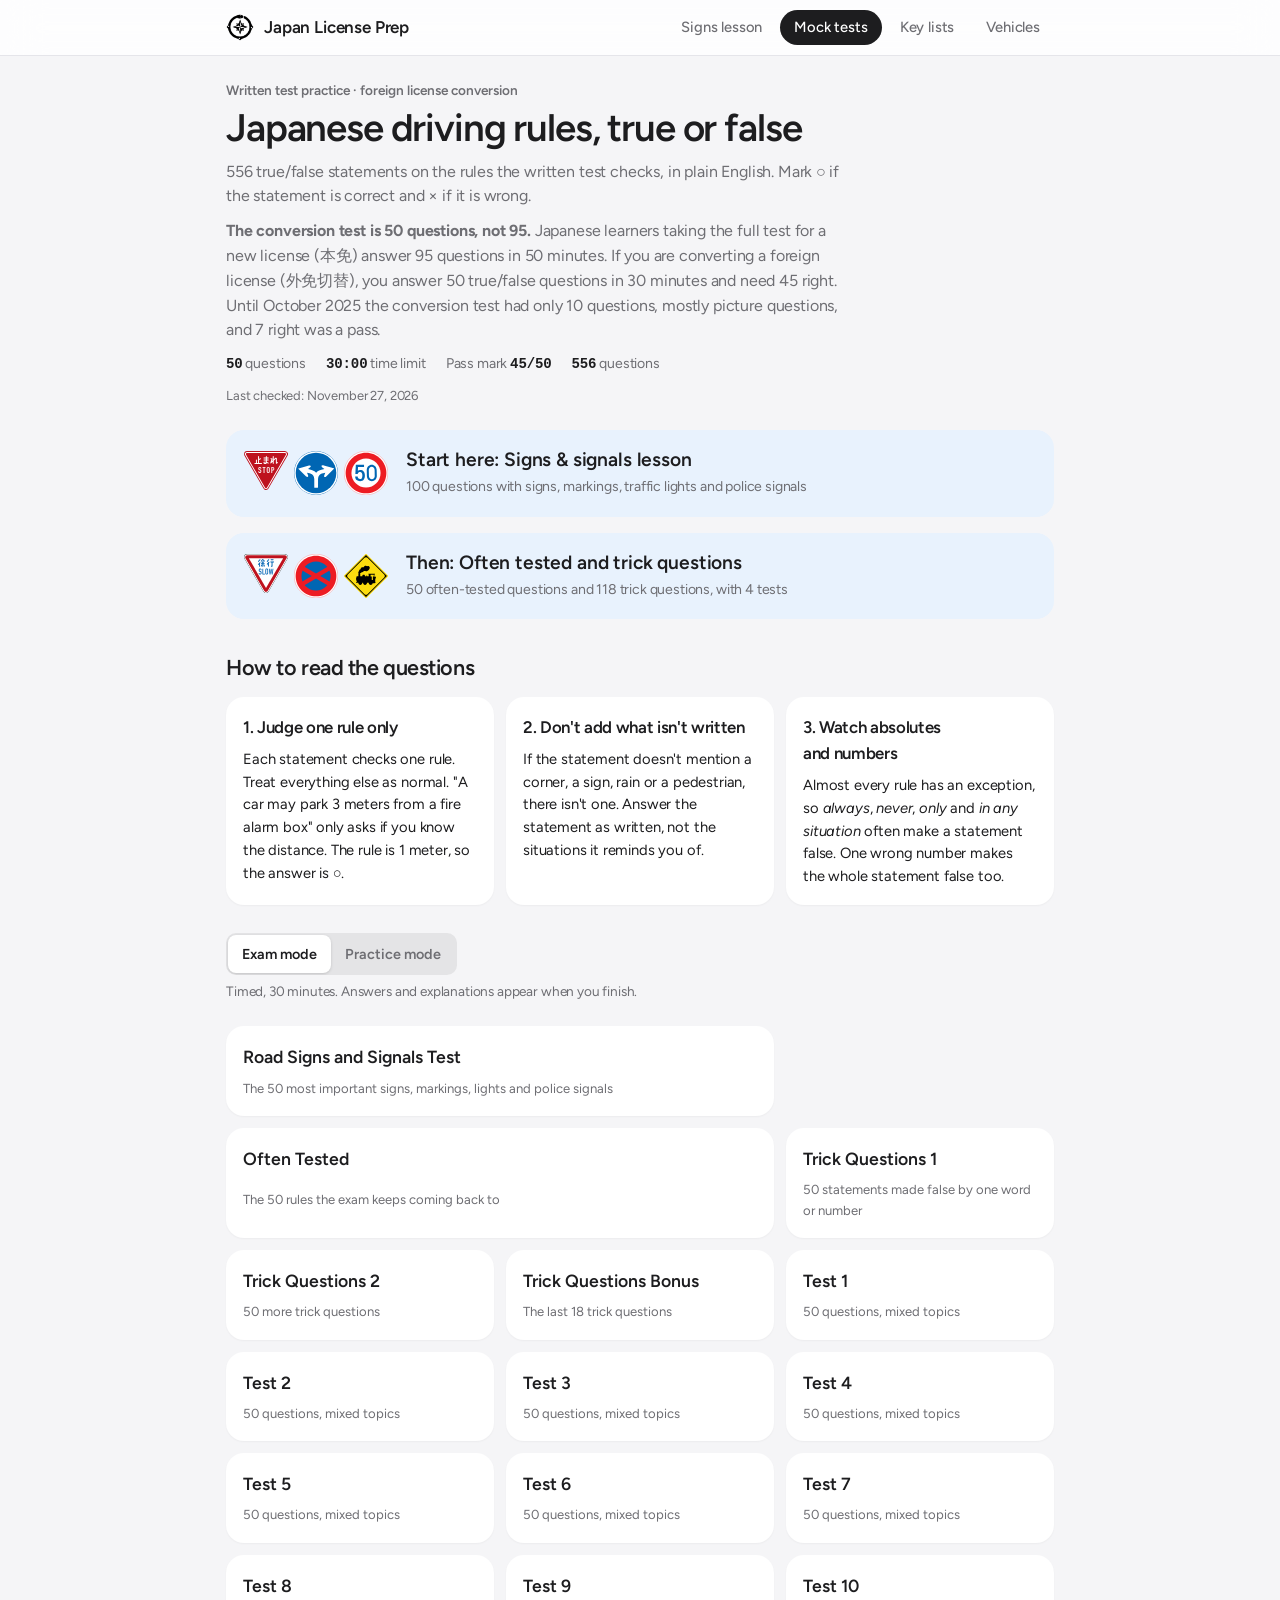
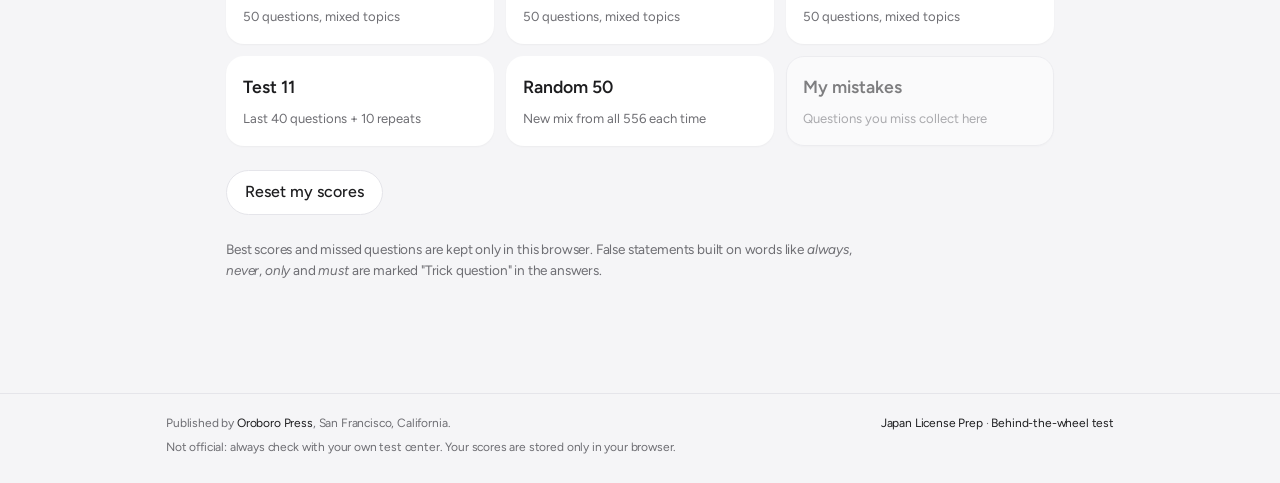
==== commit cd19c074: "Add How to read the questions box to mock tests Co-Authored-By: Claude Opus 5.5 <noreply@anthropic.c" ====
--- a/mock-tests.html
+++ b/mock-tests.html
@@ -154,6 +154,7 @@
 
 /* vehicles */
 .vsec{display:grid;gap:12px}
+.howto{margin:8px 0 4px}.howto .vcard p{margin:0;font-size:.92rem}
 .lede{max-width:65ch;color:var(--muted)}
 .nest{display:grid;gap:10px;background:var(--card);border:1px solid var(--line);border-radius:14px;padding:16px}
 .set{border:1.5px solid var(--line);border-radius:12px;padding:12px;display:grid;gap:10px}
@@ -301,6 +302,17 @@
     <span class="icons" id="keyicons"></span>
     <span><span class="name">Then: Often tested and trick questions</span><br><span class="meta" id="keymeta"></span></span>
   </a>
+  <section class="vsec howto">
+    <h2>How to read the questions</h2>
+    <div class="cards">
+      <div class="vcard"><h3>1. Judge one rule only</h3>
+        <p>Each statement checks one rule. Treat everything else as normal. "A car may park 3 meters from a fire alarm box" only asks if you know the distance. The rule is 1 meter, so the answer is ○.</p></div>
+      <div class="vcard"><h3>2. Don't add what isn't written</h3>
+        <p>If the statement doesn't mention a corner, a sign, rain or a pedestrian, there isn't one. Answer the statement as written, not the situations it reminds you of.</p></div>
+      <div class="vcard"><h3>3. Watch absolutes and numbers</h3>
+        <p>Almost every rule has an exception, so <i>always</i>, <i>never</i>, <i>only</i> and <i>in any situation</i> often make a statement false. One wrong number makes the whole statement false too.</p></div>
+    </div>
+  </section>
   <div class="modes">
     <div class="seg" role="group" aria-label="Mode">
       <button id="m-exam" aria-pressed="true">Exam mode</button>
@@ -315,7 +327,7 @@
     <button class="btn" id="reset-no">Cancel</button>
     <button class="btn primary" id="reset-yes">Reset</button>
   </div>
-  <p class="note">Best scores and missed questions are kept only in this browser. Watch for words like <i>always</i>, <i>never</i>, <i>only</i> and <i>must</i>: they often make a statement false. Questions like that are marked "Trick question" in the answers.</p>
+  <p class="note">Best scores and missed questions are kept only in this browser. False statements built on words like <i>always</i>, <i>never</i>, <i>only</i> and <i>must</i> are marked "Trick question" in the answers.</p>
 </section>
 
 <!-- SIGNS LESSON -->
@@ -518,7 +530,7 @@
  merge:road(`<path d="M12 5v90" stroke="${WH}" stroke-width="3"/><path d="M30 5v90" stroke="${WH}" stroke-width="2.5" stroke-dasharray="8 7"/><path d="M48 5v56" stroke="${WH}" stroke-width="2.5" stroke-dasharray="8 7"/><polygon points="48,62 48,95 62,95" fill="${WH}"/><path d="M95 74L70 5" stroke="${WH}" stroke-width="3"/><path d="M86 95L66 40" stroke="${WH}" stroke-width="2.5" stroke-dasharray="8 7"/><polygon points="49,30 56,40 53,41 49,35" fill="${WH}"/><polygon points="49,39 56,49 53,50 49,44" fill="${WH}"/><polygon points="49,48 56,58 53,59 49,53" fill="${WH}"/><text x="21" y="84" font-size="10" font-weight="700" fill="${WH}" text-anchor="middle" ${NF}>A</text><text x="78" y="72" font-size="10" font-weight="700" fill="${WH}" text-anchor="middle" ${NF}>B</text>`),
  kubun2:road(`<path d="M35 5v90M65 5v90" stroke="${WH}" stroke-width="3" stroke-dasharray="10 8"/><text x="20" y="54" font-size="9" fill="${WH}" text-anchor="middle" ${NF}>bikes</text><text x="50" y="54" font-size="9" fill="${WH}" text-anchor="middle" ${NF}>cars</text><text x="80" y="54" font-size="9" fill="${WH}" text-anchor="middle" ${NF}>cars</text>`),
  arrows:road(`<path d="M35 5v90M65 5v90" stroke="${WH}" stroke-width="3" stroke-dasharray="10 8"/><path d="M20 86V54h-8" stroke="${WH}" stroke-width="4" fill="none"/><polygon points="6,54 14,48 14,60" fill="${WH}"/>${arrowUp(50,40,46,WH,4)}${arrowUp(80,40,46,WH,4)}<path d="M80 64h7" stroke="${WH}" stroke-width="4"/><polygon points="94,64 87,58 87,70" fill="${WH}"/>`),
- nidan:road(`<path d="M50 5v90" stroke="${WH}" stroke-width="3"/><path d="M8 34H50M8 64H50" stroke="${WH}" stroke-width="4"/><text x="29" y="28" font-size="11" font-weight="700" fill="${WH}" text-anchor="middle" ${JF}>二輪</text><text x="29" y="80" font-size="11" font-weight="700" fill="${WH}" text-anchor="middle" ${JF}>四輪</text>`),
+ nidan:road(`<path d="M50 5v90" stroke="${WH}" stroke-width="3"/><path d="M8 34H50M8 64H50" stroke="${WH}" stroke-width="4"/><text x="29" y="54" font-size="11" font-weight="700" fill="${WH}" text-anchor="middle" ${JF}>二輪</text><text x="29" y="84" font-size="11" font-weight="700" fill="${WH}" text-anchor="middle" ${JF}>四輪</text>`),
  rosoku1:road(`<rect x="5" y="5" width="18" height="90" fill="#C9CDD1"/><path d="M28 5v90" stroke="${WH}" stroke-width="4"/>`),
  rosoku2:road(`<rect x="5" y="5" width="18" height="90" fill="#C9CDD1"/><path d="M26 5v90" stroke="${WH}" stroke-width="3"/><path d="M32 5v90" stroke="${WH}" stroke-width="3" stroke-dasharray="10 8"/>`),
  rosoku3:road(`<rect x="5" y="5" width="18" height="90" fill="#C9CDD1"/><path d="M26 5v90M32 5v90" stroke="${WH}" stroke-width="3"/>`),
@@ -560,7 +572,7 @@
 };
 const vehSVG=k=>`<svg viewBox="0 0 140 74" role="img" aria-hidden="true">${VEH[k]}</svg>`;
 
-const BOOK=[["Q001", "turn", 0, "When changing lanes, a driver should signal first and then check around.", "Check first, then signal."], ["Q002", "pass", 0, "On a one-way road, cars in front often keep to the right, so a car passing them must always pass on the left.", "Passing on the right is the rule on one-way roads too."], ["Q003", "brake", 0, "When the car starts to hydroplane, the driver should brake hard at once.", "Hold the wheel steady and slow down with the engine brake."], ["Q004", "turn", 1, "When low evening sun makes the turn signal hard to see, a driver should also give a hand signal.", "A hand signal shows others what you intend when the light hides your blinker."], ["Q005", "safe", 0, "The driver's seat is set correctly when the leg is fully straight with the clutch pedal pressed all the way down.", "The knee should stay slightly bent with the pedal fully down (the brake pedal, in an automatic)."], ["Q006", "park", 1, "When a wheel clamp has been fitted to an illegally parked car, the driver may not remove it themselves.", "Only the police can remove it."], ["Q007", "light", 0, "At night, switching to high beam when cars approach is a good way to let them know you are there.", "Switch to low beam or dim your lights."], ["Q008", "brake", 0, "The following distance should be about the same as the braking distance.", "It should be at least the stopping distance: reaction distance plus braking distance."], ["Q009", "ped", 0, "When schoolchildren are crossing where there is no crosswalk, a driver should sound the horn to stop them and then pass.", "Don't sound the horn. Stop or slow to a crawl so they can cross safely."], ["Q010", "exp", 1, "Before driving on an expressway, tire pressure should be set a little higher than normal.", "Soft tires can flex and overheat at high speed (the standing-wave effect)."], ["Q011", "safe", 0, "While driving, a driver should keep looking at one point ahead and check the mirrors only before turning.", "Scan widely and check your mirrors regularly."], ["Q012", "junc", 0, "At an intersection without traffic lights, a car on the road whose center line continues through the intersection must give way to a motorcycle coming from the right, but not to a truck coming from the left.", "That road is the priority road, so the car has the right of way over both."], ["Q013", "park", 0, "Where parking is allowed, a car may stay parked in the same place on the road for up to 24 hours.", "The limit is much shorter: 12 hours or more in one place is a violation in the daytime, and 8 hours or more at night."], ["Q014", "safe", 0, "Holding a phone to talk is a violation even while the car is stopped at a red light.", "The ban on holding a phone applies while the car is moving. Stopped at a light, it is not a violation, though it's better to pull over."], ["Q015", "safe", 1, "Following another car closely or cutting in front of it on purpose to harass the driver is a crime called obstructive driving.", "Since 2020, obstructive driving (妨害運転, \"road rage\") is a separate crime with heavy penalties and an immediate license cancellation."], ["Q016", "other", 1, "All bicycle riders are expected to make an effort to wear a helmet.", "Since April 2023, helmets are an effort duty (努力義務) for every cyclist, not only children."], ["Q017", "safe", 1, "When stopping or parking, a driver should turn the engine off instead of letting it idle.", "Needless idling wastes fuel and pollutes."], ["Q018", "park", 0, "A driver stopped where only 3 meters of road would remain on the right and ran into a shop for 2 minutes.", "Leaving the car makes it parking, and parking needs 3.5 meters on the right."], ["Q019", "brake", 1, "On a long downhill, a driver of an automatic car should shift into 2 or L, use the engine brake, and use the foot brake only as needed.", "Overusing the foot brake can make it fail suddenly."], ["Q020", "brake", 0, "In a manual car, pressing the clutch and coasting through a curve is the right way to drive.", "Coasting is dangerous. Keep the car in gear."], ["Q021", "veh", 0, "A person with a small special vehicle license may also ride a moped.", "It covers small special vehicles only."], ["Q022", "lane", 1, "A car may enter a bus-only lane on the left in order to turn left.", "Also when roadwork blocks the other lanes."], ["Q023", "junc", 0, "When entering a priority road from a side road, a car must always stop just before the intersection.", "Slow down and give way to traffic on the priority road. A full stop is required only where there is a stop sign."], ["Q024", "pass", 0, "On a bend or a steep downhill slope, a car may pass if the view ahead is good.", "It's banned there however good the view."], ["Q025", "safe", 0, "An employer who has an employee drive on company business after a small amount of alcohol does not break the law.", "Anyone who orders or knowingly lets a drinker drive is punished too."], ["Q026", "ped", 0, "When crossing a sidewalk to enter a property beside the road, a car need only slow to a crawl if no one is walking.", "Always stop just before the sidewalk."], ["Q027", "lane", 0, "On a curve, a car may go over the center line even where there is no marking that allows it.", "Only where a marking allows it."], ["Q028", "park", 0, "When parking on a slope beside a curb, a driver should turn the front wheels to the left when facing uphill and to the right when facing downhill.", "Uphill: turn right. Downhill: turn left. Either way, the curb stops the car if it rolls."], ["Q029", "brake", 0, "On a wet asphalt road the braking distance is longer, so a driver should brake hard.", "Hard braking makes you skid. Brake early and gently."], ["Q030", "sign", 0, "This sign shows that the road ahead is unpaved.", "It warns of a slippery road.", "slip"], ["Q031", "junc", 1, "At an intersection without traffic lights or signs, where the two roads are about the same width, a car must give way to vehicles coming from the left.", "This is Japan's \"left first\" rule (左方優先), the opposite of the US rule of giving way to the car on your right. It does not apply on a priority road or in a roundabout. Streetcars always have priority, from either side."], ["Q032", "junc", 1, "At an intersection without traffic control, where the roads are about the same width, a car must not get in the way of vehicles coming from the left, except on a priority road or in a roundabout.", "Vehicles from the left go first."], ["Q033", "veh", 0, "With an ordinary license, a person may drive a truck with a maximum load of 2 tons or more.", "That needs a semi-medium license or higher."], ["Q034", "safe", 0, "A person who holds their drink well may drive after one or two drinks if they drive carefully.", "Never drive after drinking any amount."], ["Q035", "lane", 1, "Small special vehicles, mopeds and light vehicles may drive in a bus-only lane.", "Unless the sign says otherwise, they may use it."], ["Q036", "rail", 0, "Before driving over a railroad crossing, a driver must always sound the horn.", "Use the horn only where a sign tells you to, or to avoid danger."], ["Q037", "park", 0, "When parking on a road without a sidewalk or roadside strip, a car should leave some space on its left side.", "Park right along the left edge of the road."], ["Q038", "safe", 1, "Driving far too fast or far too slowly both use more fuel.", "A steady, moderate speed is the most economical."], ["Q039", "exp", 0, "On an expressway at 100 km/h, a following distance of about 50 meters is enough.", "At 100 km/h, keep a following distance of about 100 meters, roughly the same number of meters as your speed."], ["Q040", "pass", 1, "A car being passed must not speed up until the passing car has finished.", "Speeding up can trap the passing car in the oncoming lane."], ["Q041", "safe", 1, "When a passenger opens a door carelessly and causes an accident, the driver is responsible.", "The driver must make sure passengers open doors safely."], ["Q042", "veh", 1, "A person pushing a moped with the engine off counts as a pedestrian and may use the sidewalk.", "Two-wheelers pushed with the engine off are treated as pedestrians."], ["Q043", "sign", 1, "Where this sign is posted, a driver should hold the steering wheel firmly and drive carefully.", "It warns of strong crosswinds. Slow down.", "yokokaze"], ["Q044", "park", 0, "Within 10 meters of a bus stop sign, a car may stop briefly while buses are running, and only parking is banned.", "While buses are running, stopping and parking are both banned there."], ["Q045", "junc", 0, "A car may cross in front of a vehicle that has stopped at an intersection or crossing, because the rule only protects moving vehicles.", "Don't cut in front of or across either."], ["Q046", "sign", 0, "Passing is banned on a road with this sign.", "It warns of a steep uphill. It doesn't ban passing.", "uphill"], ["Q047", "junc", 1, "Vehicles in a roundabout travel clockwise.", "In Japan, vehicles go round a roundabout clockwise (右回り), keeping the center on their right.", "roundabout"], ["Q048", "other", 0, "A moped may be ridden with its muffler removed if the noise is not too loud.", "Never ride without the muffler."], ["Q049", "veh", 0, "A person walking a motorcycle with the engine running counts as a pedestrian.", "With the engine running, they're not a pedestrian."], ["Q050", "sign", 1, "This sign shows that vehicles must keep to the left of it.", "The arrow shows which side to pass.", "keepleft"], ["Q051", "safe", 1, "When tired, ill or worried, a driver should not drive.", "Or rest and recover first."], ["Q052", "emer", 1, "When a route bus stopped at its stop signals to pull out, a car behind must let it go, unless that would mean braking or swerving suddenly.", "Let the bus pull out."], ["Q053", "light", 0, "At night in a busy downtown area with heavy oncoming traffic, a driver should use high beam.", "On busy streets use low beam so you don't dazzle others."], ["Q054", "mark", 1, "A yellow broken line painted along the curb shows that parking is banned.", "Broken yellow: no parking (駐車禁止). Solid yellow: no stopping or parking (駐停車禁止).", "curbyellow"], ["Q055", "brake", 1, "Sudden starts and hard braking are dangerous, and they also wear out the car and add to pollution.", "Smooth starts and gentle braking are safer, cleaner and easier on the car."], ["Q056", "exp", 0, "When joining an expressway from the ramp, a car should go slowly so as not to get in the way of traffic in the main lanes.", "Build up enough speed in the acceleration lane."], ["Q057", "light", 1, "At night, when approaching an intersection with a poor view to the left and right, a driver should flash the headlights to warn others.", "Flash your headlights or switch to high beam to warn others at blind intersections and corners."], ["Q058", "pass", 0, "When the car in front is passing another car, a driver may pass both of them together if it is safe.", "Passing a car that is itself passing a motor vehicle is double passing, which is banned."], ["Q059", "pass", 0, "Passing is banned in all tunnels, whether or not they have lanes.", "It is banned only in tunnels without marked lanes."], ["Q060", "pass", 0, "Within 30 meters before a crosswalk, a car may pass another vehicle if no one is on the crosswalk.", "It's banned there whether or not anyone is crossing."], ["Q061", "exp", 1, "Before driving on an expressway, a driver must check the fuel, cooling water and engine oil to avoid breaking down.", "Running out of fuel or overheating on the expressway is dangerous and illegal."], ["Q062", "pass", 0, "The only case where a car passes on the left is when the car in front has moved toward the center to turn right.", "There is a second case: a streetcar is passed on the left as a rule. Only where its tracks run along the left edge of the road do you pass it on the right."], ["Q063", "sign", 1, "When this plate is fitted below a sign, it shows that the rule on the sign ends there.", "This \"End\" plate (終わり) means the rule on the sign above ends here.", "owari"], ["Q064", "safe", 0, "When the brakes feel weak, a car may be driven if the driver takes extra care.", "Don't drive it at all. Have the brakes fixed first."], ["Q065", "turn", 1, "After a lane change is finished, the driver must switch off the turn signal promptly.", "A signal left on misleads other drivers."], ["Q066", "other", 0, "When a major earthquake strikes, people should evacuate as quickly as possible by car or moped.", "Don't use cars or mopeds to evacuate."], ["Q067", "ped", 1, "Before crossing a sidewalk or roadside strip to enter a property beside the road, a car must stop just before it and let pedestrians go first.", "Stop first, then cross only when no one is walking."], ["Q068", "sig", 1, "When a police officer swings a light from side to side, traffic moving in the same direction as the swing may go.", "For that traffic, it works like a green light."], ["Q069", "park", 0, "On a wide road where parking is allowed, a car was left in the same place from 10 p.m. until 7 a.m. the next morning. This breaks no rule.", "At night, parking in one place for 8 hours or more is a violation."], ["Q070", "other", 1, "When braking a moped on a dry road, use the front brake slightly more than the rear brake.", "Dry road: a bit more front. Slippery road: a bit more rear."], ["Q071", "sig", 0, "When the light for the crossing road turns red, the driver may move off before their own light turns green.", "There can be a moment when all lights are red. Go only on your own green light."], ["Q072", "ped", 0, "When passing a school bus that has stopped to let children off, a driver need not slow to a crawl if there is a gap of 2 meters or more.", "Whatever the gap, slow to a crawl and make sure it is safe."], ["Q073", "exp", 1, "On an expressway, a car may stop on the shoulder because of a breakdown, but not to take a rest.", "The shoulder is for emergencies only."], ["Q074", "brake", 0, "Stopping distance means only the distance the car travels after the brakes start to work.", "That's braking distance. Stopping distance also includes the distance covered while you react."], ["Q075", "safe", 1, "The owner or employer of a car must not let a person who has been drinking, or a person without a license, drive it.", "If they do, they are punished too."], ["Q076", "other", 1, "When a manual car is stuck in mud, the driver should put an old blanket under the spinning wheel and let the clutch out gently.", "Pull away in a low gear without spinning the wheels."], ["Q077", "other", 0, "Where there is an obstruction on one side of the road, the oncoming car on the side without the obstruction must stop or slow down.", "The car on the side with the obstruction must give way."], ["Q078", "ped", 1, "Near parks and schools, children may run out from between parked cars, so a driver should be ready to stop.", "Slow down and watch the gaps."], ["Q079", "rail", 0, "When following another car closely over a railroad crossing, a driver need not stop before the crossing.", "Every vehicle must stop and check at a railroad crossing, even when following another car."], ["Q080", "turn", 1, "A driver may sound the horn when there is no other way to avoid danger.", "Otherwise, use it only where a sign requires it."], ["Q081", "park", 0, "Late at night when streetcars are not running, a car may stop briefly on the streetcar tracks but may not park there.", "Stopping and parking on streetcar tracks are banned at all times."], ["Q082", "pass", 1, "In a tunnel with lanes, a car may pass the car in front.", "Passing is banned only in tunnels without lanes."], ["Q083", "park", 1, "In a no-parking zone, a tour bus stopped for about 15 minutes while a group got on. This breaks no rule.", "Letting passengers on and off has no time limit and counts as stopping."], ["Q084", "sig", 0, "At a flashing red light, a car may go through without stopping if the driver watches other traffic carefully.", "A flashing red light always means stopping at the stop position first."], ["Q085", "safe", 0, "As long as the driver carries a license, the vehicle inspection certificate and insurance papers need not be kept in the car.", "Always keep them in the car."], ["Q086", "other", 1, "When passing an oncoming car, a driver must leave a safe gap between the two cars.", "Keep a safe space between you and oncoming traffic."], ["Q087", "veh", 0, "A person with a large license may drive all smaller vehicles and may also ride motorcycles.", "It doesn't cover motorcycles, large or ordinary."], ["Q088", "sign", 1, "On a road with this sign, a car may not make a U-turn, even when there is little traffic.", "This sign (転回禁止) bans U-turns, whatever the traffic.", "tenkai"], ["Q089", "pass", 0, "On a road where the left side is 6 meters wide or more, a car may go over to the right side to pass if the view ahead is clear.", "Not when the left side is 6 meters or wider."], ["Q090", "lane", 0, "An ordinary car may drive in a bus-only lane if it does not get in the way of buses.", "Only small special vehicles, mopeds and light vehicles may, except cars turning or avoiding roadwork."], ["Q091", "brake", 0, "Cars rolling over or leaving the road on curves is caused by steering mistakes, not by speed.", "Too much speed causes it. Slow down before the curve."], ["Q092", "safe", 1, "Drivers aged 70 or over should display the senior driver mark on their car.", "Displaying it is encouraged from 70. Other drivers must not cut in front of a car with the mark."], ["Q093", "rail", 0, "A truck was crossing just ahead, so the driver followed it over the railroad crossing without stopping.", "Every vehicle must stop and check, even when following another one."], ["Q094", "sign", 0, "All vehicles are banned from a road with this sign.", "It bans only cars and motorcycles. Bicycles may pass.", "kumiawase"], ["Q095", "brake", 1, "When driving fast in heavy rain, the tires can float on the water so that steering and brakes stop working.", "That's hydroplaning. Slow down."], ["Q096", "other", 1, "Children under 13 and people aged 70 or over may ride a bicycle on the sidewalk.", "Others may do so only where a sign allows it, or when the roadway is unsafe. On the sidewalk, bicycles keep to the roadway side and go slowly."], ["Q097", "park", 1, "Stopping and parking are banned near the top of a hill.", "Steep slopes are also no-stopping, no-parking places."], ["Q098", "sign", 1, "Large trucks may not use a road with this sign, but ordinary trucks may.", "This sign (大型貨物自動車等通行止め) bans large trucks.", "truck"], ["Q099", "safe", 1, "In an ordinary car, three children under 12 count as two adults for the seating capacity.", "For the seating limit, three children under 12 count as two adults."], ["Q100", "light", 1, "At night, a car must use its headlights, even on bright downtown streets.", "However bright the street lights are."], ["Q101", "safe", 0, "Before starting the engine of an automatic car, check that the parking brake is on and the selector lever is in N.", "The selector lever should be in P."], ["Q102", "pass", 0, "On a one-way road, vehicles must drive on the left of the center of the road.", "On a one-way road, you may drive to the right of the center."], ["Q103", "sign", 1, "On a road with this sign, a car may drive with police permission, for example to reach a garage on that road.", "Only permitted vehicles, and only slowly.", "hokousha"], ["Q104", "park", 1, "On a road with a sidewalk, a car that stops or parks must pull up to the left edge of the roadway.", "Without a sidewalk or roadside strip, use the left edge of the road."], ["Q105", "emer", 0, "On a one-way road, when an emergency vehicle comes up behind, a car must always pull over to the left.", "If pulling left would block it, pull to the right."], ["Q106", "lane", 1, "When the car ahead signals and moves toward the center to turn right, the car behind must not block its change of course.", "Let it move over."], ["Q107", "pass", 1, "When a car behind is passing and there is not enough room, the car being passed must move to the left and let it go by.", "Make room for the passing car."], ["Q108", "brake", 1, "On a downhill slope, it takes longer to stop, so the following distance should be longer than on level ground.", "Gravity adds to your speed."], ["Q109", "sig", 1, "Where there is a traffic light away from any intersection, with no crosswalk or railroad crossing, the stop position for a red light is just before the light.", "Stop right before the signal, where you can still see it."], ["Q110", "other", 0, "A motorcycle rider must wear a riding helmet, but a moped rider may wear a construction helmet.", "Both need a certified (PS(c) or JIS-marked) riding helmet."], ["Q111", "safe", 1, "When an automatic car is in gear with the engine running, the driver must keep the brake pedal firmly pressed or the car may creep forward.", "Automatics creep when idling in gear."], ["Q112", "other", 1, "Paved roads are especially slippery just after rain begins to fall.", "The first rain mixes with dust and oil on the road surface."], ["Q113", "junc", 0, "At an uncontrolled intersection of roads of the same width, the driver did not give way to a streetcar approaching from the right, because the driver was the one coming from the left.", "Streetcars always have priority, whichever side they come from."], ["Q114", "brake", 1, "At the same speed, the sharper the curve, the stronger the force pushing the car to the outside.", "The force also grows with the square of the speed."], ["Q115", "safe", 0, "An ordinary car may not be driven unless it has voluntary insurance as well as compulsory insurance.", "Compulsory insurance alone is enough, though voluntary insurance is recommended."], ["Q116", "speed", 1, "Places where vehicles must slow to a crawl include near the top of a hill and steep downhill slopes.", "Among other places."], ["Q117", "park", 0, "Within 5 meters of an intersection, a car may stop briefly to let a passenger out.", "Both stopping and parking are banned within 5 meters of an intersection."], ["Q118", "junc", 1, "When turning left, a driver must take care that the rear wheels do not catch pedestrians or cyclists on the inside of the turn.", "The rear wheels cut inside the path of the front wheels."], ["Q119", "turn", 0, "When changing lanes, a driver should start moving over at the same moment as switching on the turn signal.", "Signal first, then move over about 3 seconds later."], ["Q120", "safe", 1, "On an expressway, the driver gets penalty points when a rear-seat passenger is not wearing a seatbelt.", "On ordinary roads it is still required, but no points are given."], ["Q121", "park", 0, "When leaving an automatic car for a short time, the driver should put the selector lever in N and set the parking brake.", "Put it in P and set the parking brake."], ["Q122", "sign", 0, "A moped may enter from the side where this sign stands.", "This is \"No entry\": no vehicles, mopeds included.", "shinnyu"], ["Q123", "sign", 1, "Vehicles carrying explosives, gunpowder or other dangerous goods may not drive on a road with this sign.", "This sign closes the road to vehicles loaded with dangerous goods.", "kiken"], ["Q124", "sign", 1, "Vehicles may not enter the area shown by this sign.", "This is a safety zone for pedestrians. Vehicles may not enter.", "anzen"], ["Q125", "ped", 1, "Where there are puddles or mud, a driver must slow down so as not to splash pedestrians.", "Don't spray mud or water on people walking by."], ["Q126", "junc", 0, "At every intersection where the view to the left and right is poor, vehicles must slow to a crawl in all cases.", "Not where traffic lights control it, or when you're on the priority road."], ["Q127", "sign", 0, "On a road with this sign, both cars and mopeds may drive at up to 50 km/h.", "The sign says 50, but a moped's own limit is 30 km/h.", "max50"], ["Q128", "ped", 0, "When a child is walking alone ahead, a driver should sound the horn and pass quickly.", "Don't sound the horn. Stop or slow to a crawl."], ["Q129", "ped", 1, "When a streetcar is stopped at a stop with a safety zone, a car may pass on its left at a crawl.", "With a safety zone, slow to a crawl; without one, stop."], ["Q130", "ped", 0, "When passing a school bus that has stopped to let children on, a driver need not slow down if no children can be seen.", "Children can run out from behind a stopped school bus. Slow to a crawl and check carefully, even if you see nobody."], ["Q131", "ped", 0, "When a streetcar is stopped at a stop with a safety zone, a car may pass at normal speed if no passengers can be seen.", "Pass at a crawl. People may be crossing to or from the streetcar."], ["Q132", "lane", 1, "On a road with no sidewalk or roadside strip, a car other than a motorcycle must not drive on the shoulder, the outer 0.5 meters of the road.", "The shoulder is off-limits to car wheels."], ["Q133", "ped", 0, "When passing a safety zone for streetcar passengers, a driver must always slow to a crawl, even if no one is in it.", "Slow to a crawl only when there are pedestrians in the safety zone."], ["Q134", "rail", 0, "At a busy railroad crossing, the gate had just gone up, so the driver crossed without stopping to keep up with the traffic.", "Stop and check even when traffic is moving over the crossing."], ["Q135", "sign", 0, "Ordinary trucks may not use a road with this sign.", "This is a 5.5-ton weight limit: only vehicles heavier than 5.5 t gross are banned. An ordinary truck is under 3.5 t gross, so it may use this road.", "juryo"], ["Q136", "sign", 1, "Where this sign is posted, vehicles must sound the horn.", "It's the \"sound horn\" sign.", "horn"], ["Q137", "pass", 1, "Passing is banned near the top of a hill and on a steep downhill slope.", "A steep uphill slope is not a no-passing place."], ["Q138", "exp", 0, "When a car misses its exit on an expressway, it may make a U-turn if no traffic is coming.", "U-turns, backing up and crossing the median are all banned."], ["Q139", "safe", 1, "Engine oil should be topped up when it is low and changed at regular intervals.", "Follow the maker's intervals."], ["Q140", "exp", 1, "After driving fast on an expressway for a long time, a driver's sense of speed dulls and they tend to go too fast.", "Check the speedometer and take breaks."], ["Q141", "safe", 0, "A small child riding in the back seat need not use a child seat.", "Children under 6 must use a child seat that fits them."], ["Q142", "safe", 1, "The engine oil level is checked with the oil level gauge (dipstick).", "The level should be between the F and L marks."], ["Q143", "sig", 0, "At a flashing red light, a car may go through at a crawl without stopping if the view is clear.", "Flashing red means stopping at the stop position, then going when safe."], ["Q144", "light", 1, "At night, on a road without street lights, a car that stops or parks must show its hazard lights, parking lights or taillights.", "Or set out a warning triangle."], ["Q145", "safe", 1, "In a tire check, a driver looks at the air pressure, cracks, damage and the depth of the tread.", "Look for uneven wear too."], ["Q146", "park", 0, "When parking an automatic car facing uphill, the selector lever should be left in R.", "Park an automatic in P, whichever way it faces, and set the parking brake."], ["Q147", "speed", 1, "The speed limit is the highest speed allowed, and a driver must choose a safe speed for the road, the traffic and the weather.", "The limit is a maximum, not a target."], ["Q148", "brake", 1, "Revving the engine, braking hard and starting off suddenly without need are dangerous and also cause pollution.", "They waste fuel, pollute and make accidents more likely. Drive smoothly."], ["Q149", "pass", 1, "While another car is passing, the car being passed must not speed up until the passing is over.", "Keep your speed or ease off so the other driver can finish safely."], ["Q150", "other", 1, "When a moped's throttle sticks and the engine keeps racing, the rider should switch off the engine at once.", "Cut the power first."], ["Q151", "park", 0, "The driver of a car may never remove an illegal-parking sticker that has been attached to it.", "The driver or user may remove it in order to drive."], ["Q152", "brake", 0, "When the rear of the car starts to skid, the driver should first brake hard and stop.", "Don't brake. Steer in the direction the rear is sliding."], ["Q153", "rail", 0, "When a car stalls on a railroad crossing, the driver should leave the car there and call their office or a garage.", "Warn the train with the emergency button and get the car off the tracks."], ["Q154", "junc", 0, "When entering a roundabout, a car need only watch out for vehicles inside the roundabout and pedestrians, and need not slow down.", "Slow to a crawl or stop, and give way to vehicles already in the roundabout and to pedestrians."], ["Q155", "exp", 1, "When passing through an ETC lane at a toll gate, a car should slow down to about 20 km/h.", "The bar may not open if the card isn't read. Slow down so you can stop."], ["Q156", "speed", 0, "Driving at 20 km/h or less is called \"slowing to a crawl\" (徐行).", "It means slow enough to stop at once, about 10 km/h or less."], ["Q157", "junc", 0, "When entering a roundabout, a car must signal right.", "No signal is needed to enter. Signal left as you pass the exit before the one you want.", "roundabout"], ["Q158", "ped", 1, "When pedestrians are in a safety zone, a car passing beside it must slow to a crawl.", "With nobody in it, you may pass normally."], ["Q159", "brake", 0, "The force of a collision depends on the vehicle's speed, but not on its weight.", "Impact force grows with both speed and weight, and is greater when the object hit is hard."], ["Q160", "brake", 1, "When stopping behind another car on an uphill slope, a driver should leave a wide gap in case it rolls back.", "A car on a slope can roll back when it moves off."], ["Q161", "park", 0, "A car may not park on the right side of a parked car, but it may stop there briefly.", "Pulling up beside a parked car is banned for both stopping and parking."], ["Q162", "emer", 0, "When an emergency vehicle approaches while a car is inside an intersection, the car must stop at once at the left of the intersection.", "Leave the intersection first, then pull left and stop."], ["Q163", "sig", 0, "When a police officer waves a car on through a red light, the car must always slow to a crawl.", "Follow the officer's signal. Slowing to a crawl is not required."], ["Q164", "exp", 1, "When joining an expressway, a car must build up enough speed in the acceleration lane and must not get in the way of vehicles in the main lanes.", "Reach the speed of the main lane, then merge without getting in anyone's way."], ["Q165", "turn", 1, "When making a U-turn, a driver must signal 30 meters before the point where they turn, except at a roundabout.", "Signal 30 meters before a U-turn, the same as for a left or right turn."], ["Q166", "sign", 0, "At an intersection with this sign, vehicles may not turn left or right.", "This sign allows left and right turns. Going straight on is what is banned.", "shitei"], ["Q167", "brake", 1, "When slowing down, pressing the brake pedal lightly a few times is better than pressing it hard all at once.", "Your brake lights blink and warn the driver behind."], ["Q168", "sign", 0, "Trucks with a maximum load of 3 tons or more may use a road with this sign.", "The sign and its plate ban trucks with a maximum load of 3 tons or more.", "truck3t"], ["Q169", "other", 1, "On snowy roads, a driver must steer and brake gently, because the car skids easily.", "Accelerate gently too."], ["Q170", "other", 1, "In thick fog, a driver should slow down and use the center line, guardrails and the taillights of the car ahead as a guide.", "Turn your lights on too."], ["Q171", "safe", 1, "Business vehicles such as taxis must have a periodic inspection every three months.", "So must large and medium private trucks and rental cars."], ["Q172", "emer", 0, "When a route bus at a stop signals to pull out, the cars behind should hurry past it.", "Let it go. Don't hurry past it."], ["Q173", "pass", 1, "Passing is banned near a bend in the road.", "Also near the top of a hill and on steep downhill slopes."], ["Q174", "pass", 1, "Passing is banned within 30 meters before a railroad crossing.", "The same applies before crosswalks and bicycle crossings."], ["Q175", "safe", 1, "When getting out of a car, a person should open the door a little, check that it is safe, and then open it fully.", "The small opening warns others."], ["Q176", "park", 0, "When streetcars have stopped running for the night, cars may stop and park on the tracks.", "It's banned at all times."], ["Q177", "ped", 1, "When a person in a wheelchair is crossing or walking along the road, a driver must stop or slow to a crawl so they can pass safely.", "People with disabilities must be able to pass safely."], ["Q178", "safe", 0, "A car with broken wipers may be driven if the weather is clear.", "The weather can change. Have them repaired before driving."], ["Q179", "veh", 1, "An electric kick scooter of the \"specified small moped\" type can be ridden without a license, but the rider must be 16 or older.", "This class (特定小型原動機付自転車) was created in July 2023. Its top speed is 20 km/h."], ["Q180", "safe", 1, "When checking the engine, a driver should listen for unusual noises at start-up and while it idles.", "Strange noises can be an early sign of trouble."], ["Q181", "safe", 0, "In a brake check, it is a problem if the brake pedal does not touch the floor when pressed all the way down.", "There should be a gap between the pedal and the floor. A pedal that hits the floor may not stop the car."], ["Q182", "safe", 1, "A person who rides in a car driven by someone they know has been drinking can also be punished.", "Asking a drinking driver for a ride is itself an offense."], ["Q183", "other", 1, "A moped rider goes round a curve mainly by leaning the body and the bike, not by turning the handlebars.", "Lean the bike, don't steer it."], ["Q184", "park", 0, "In a no-stopping zone, a car may stop if the driver stays in the seat with the engine running.", "Neither stopping nor parking is allowed there, even with the driver inside."], ["Q185", "other", 1, "On muddy or gravel roads, a moped rider should use a low gear and keep the speed down.", "That keeps the tires gripping."], ["Q186", "exp", 0, "When slowing down a manual car on an expressway, the driver should press the clutch pedal before the brake pedal.", "Brake with the engine in gear; press the clutch only just before the car stops."], ["Q187", "other", 1, "On a narrow slope, when there is a passing place near the car going up, that car should pull in and let the other car go first.", "Normally the downhill car gives way, but the car beside the passing place uses it."], ["Q188", "brake", 1, "When the rear of the car skids to the left, the driver should steer gently to the left.", "Steer in the direction the rear is sliding."], ["Q189", "park", 1, "Stopping and parking are banned inside an intersection and within 5 meters of its corners.", "The same 5-meter rule applies at crosswalks and bicycle crossings."], ["Q190", "exp", 1, "The main lanes of an expressway are the part of the road used for normal high-speed driving.", "Not the acceleration, deceleration or climbing lanes, or the shoulders."], ["Q191", "mark", 1, "The center line is not always drawn in the exact middle of the road.", "It can sit off-center, depending on traffic volume or road works.", "offcenter"], ["Q192", "safe", 1, "Phone calls can distract a driver and cause accidents, so the phone should be switched off or set to driving mode before driving.", "Using a phone while driving is illegal."], ["Q193", "acc", 1, "Even when the two sides of an accident settle it between themselves, the accident must be reported to the police.", "Every accident must be reported."], ["Q194", "lane", 1, "Switching lanes over and over without need disturbs following traffic and can lead to accidents.", "Don't weave between lanes."], ["Q195", "park", 0, "If a driver leaves the car and the stop lasts 5 minutes or less, it does not count as parking.", "If the driver can't drive off at once, it is parking, however short."], ["Q196", "park", 1, "When a police officer orders a driver to move a car parked in a no-parking place, the driver must move it at once.", "An officer's order to move an illegally parked car must be obeyed straight away."], ["Q197", "other", 0, "When leaving a car on the road to evacuate from an earthquake, the driver should take the key, close the windows and lock the doors.", "Leave the key in, close the windows and leave the doors unlocked so the car can be moved."], ["Q198", "exp", 1, "Vehicles must not get in the way of an emergency vehicle that is entering or leaving the main lanes of an expressway.", "Emergency vehicles have priority on expressways too."], ["Q199", "safe", 1, "In the daily check, the brake pedal should still leave a gap above the floor when pressed all the way.", "No gap means a brake problem."], ["Q200", "junc", 1, "Even when in a hurry, a car may not make a U-turn where it would get in the way of other traffic.", "The same goes for crossing the road or backing up."], ["Q201", "ped", 1, "When a bicycle is crossing or about to cross at a bicycle crossing, a car must stop just before it and let the bicycle go.", "Let the cyclist cross first."], ["Q202", "mark", 1, "This marking shows that there is a crosswalk or bicycle crossing ahead.", "That's the diamond marking.", "diamond"], ["Q203", "mark", 0, "A car may enter an area with this marking when it is needed to avoid danger.", "Vehicles may never enter it.", "tachiiri"], ["Q204", "park", 1, "Where there are parking meters, a driver must start the meter as soon as they park.", "Start it straight away."], ["Q205", "speed", 0, "On a general road with no speed sign, the legal speed limit for an ordinary car is 40 km/h.", "The default limit is 60 km/h, not 40."], ["Q206", "lane", 0, "On a crowded road with lanes, a car may drive straddling two lanes.", "Stay within one lane unless it can't be helped."], ["Q207", "veh", 0, "An ordinary truck may carry a load up to 1.5 times as wide as the truck.", "The load may be at most 1.2 times the vehicle's width, sticking out no more than a tenth of the width on each side."], ["Q208", "park", 0, "Within 5 meters before a crosswalk, stopping and parking are banned, but within 5 meters after it only parking is banned.", "Both are banned within 5 meters on either side."], ["Q209", "safe", 0, "A driver may operate the navigation screen while the car is moving slowly.", "Operating or watching a screen while moving is banned. Stop first."], ["Q210", "park", 1, "In a timed parking zone, a car may not stay longer than the time shown on the sign, even with a ticket.", "A ticket or meter doesn't let you go over the time limit."], ["Q211", "ped", 0, "When a person with a guide dog is walking by, a driver need not stop or slow down if they drive carefully.", "Stop or slow to a crawl so they can pass safely."], ["Q212", "light", 1, "On an ordinary road, a car must turn on its lights, even in the daytime, when it is impossible to see 50 meters ahead.", "50 meters on ordinary roads, 200 meters on expressways."], ["Q213", "sign", 0, "Ordinary cars may not use a road with this sign, but mopeds and small special vehicles may.", "Cars and mopeds may not use it.", "jitensha"], ["Q214", "veh", 1, "A medium or large license is needed to drive a vehicle that carries 11 or more people.", "11 or more seats means a medium or large vehicle."], ["Q215", "speed", 0, "Where there is no speed sign, the legal speed limit for a moped is 40 km/h.", "A moped's legal limit is 30 km/h."], ["Q216", "safe", 1, "A driver who drives without carrying their license commits the offense of not carrying a license, not of driving without one.", "It's a failure-to-carry violation."], ["Q217", "other", 0, "Studless winter tires let a car stop on ice as quickly as on a dry road.", "Stopping distances on ice are much longer, even with winter tires."], ["Q218", "light", 1, "At night, a car may be parked on the road without hazard lights or parking lights if street lights make it visible from 50 meters behind.", "Lights are also not needed when a warning triangle is set out."], ["Q219", "park", 0, "A driver stopped 2 meters from this sign and waited in the seat while a colleague unloaded boxes for about 10 minutes.", "This sign marks a fire-department water source. Parking is banned within 5 meters, and loading that takes more than 5 minutes counts as parking.", "shobo"], ["Q220", "sign", 1, "With this plate below the sign, mopeds may use the road.", "The plate exempts mopeds from the no-vehicles rule.", "sharyogentsuki"], ["Q221", "safe", 0, "A person who lends a car to someone without a license is not responsible if that person has an accident.", "Knowingly lending it makes you responsible too."], ["Q222", "emer", 1, "When a route bus stopped at its stop signals to pull out, the car behind must not get in its way.", "Let it go. Only if that would force you to brake or swerve suddenly may you keep going."], ["Q223", "other", 0, "A moped may ride in a bicycle lane when there is little traffic.", "Bicycle lanes are for bicycles only, except when crossing them to reach a place beside the road."], ["Q224", "other", 0, "A driver should slow down when entering a tunnel, but may speed up when leaving it.", "Your eyes need time to adjust at both ends. Slow down when entering and when leaving."], ["Q225", "junc", 1, "At an intersection with traffic lights and three or more lanes going their way, a moped must turn right in two steps, even on a green light.", "Unless a sign allows the normal turn."], ["Q226", "mark", 1, "This marking shows that there is a priority road ahead.", "Slow down and give way to traffic on the priority road. On the road, the triangles are long and narrow so they look right to a driver.", "zenpo"], ["Q227", "speed", 1, "The faster a car goes, the narrower the driver's field of view and the more blurred nearby things become.", "So you notice dangers later."], ["Q228", "ped", 0, "When crossing a sidewalk to enter a gas station, a driver need only slow to a crawl, whether or not there are pedestrians.", "Stop just before the sidewalk, and give way to anyone walking."], ["Q229", "brake", 1, "To slow down from high speed, use the engine brake and press the brake pedal lightly several times.", "This is the recommended way to slow down."], ["Q230", "sig", 1, "The traffic light was green, but a police officer in the intersection was facing the car with both arms held out sideways, so the driver stopped before the stop line.", "For traffic facing the officer, that means red."], ["Q231", "brake", 1, "When the speed doubles, the braking distance becomes about four times as long.", "It grows with the square of the speed."], ["Q232", "safe", 1, "Driving with earphones in both ears, so that sirens and horns can't be heard, can be a violation.", "Prefectural rules ban driving when you can't hear the sounds needed for safety."], ["Q233", "park", 1, "When leaving a car, the driver must take steps to prevent theft as well as to keep it from moving.", "Set the parking brake and lock it."], ["Q234", "junc", 0, "A car that has already started turning right has priority over oncoming cars going straight.", "Right-turning cars must not block straight traffic."], ["Q235", "park", 0, "A car may never park inside a roadside strip, however wide it is.", "If it's wider than 0.75 meters and parking is allowed, you may, leaving 0.75 meters on your left."], ["Q236", "acc", 0, "When the injury in an accident is minor, the driver need not report it to the police.", "Every accident must be reported to the police."], ["Q237", "pass", 0, "In a tunnel without lanes, a car may pass a moped if no oncoming traffic is coming.", "Passing is banned in tunnels without lanes."], ["Q238", "ped", 1, "At an intersection without traffic lights, a car was stopped just before a crosswalk, so the driver stopped once before passing beside it.", "A car stopped at a crosswalk may hide a pedestrian. Stop before passing in front of it."], ["Q239", "mark", 1, "On a road with this center line, a car may pass if it does not go over to the right side of the road.", "A yellow center line bans going over to the right side to pass.", "yellowline"], ["Q240", "safe", 1, "A driver who has held an ordinary license for less than one year must display the beginner mark on the front and back of the car.", "This is the green-and-yellow beginner mark."], ["Q241", "veh", 1, "When a license holder moves house, they must report the new address to the police.", "Report it without delay."], ["Q242", "ped", 0, "When a wheelchair is being pushed by a helper, a driver need not stop or slow down for it.", "Stop or slow to a crawl for wheelchairs in either case."], ["Q243", "safe", 1, "On a hot day, a child must not be left alone in a parked car, even for a short time.", "A closed car heats up very quickly."], ["Q244", "sig", 1, "At a flashing red light, vehicles must stop once at the stop position, check that it is safe, and then go on.", "Flashing red: stop first, then go when it is safe."], ["Q245", "lane", 0, "When there is roadwork on the left side of the road, a car may go over to the right side in any situation.", "Only when there isn't enough room on the left."], ["Q246", "sign", 0, "Light vehicles and mopeds may use a road with this sign.", "Only pedestrians and specially permitted vehicles may.", "hokousha"], ["Q247", "lane", 0, "On a road without lanes, a car should drive as close to the middle of the road as possible.", "Keep to the left side of the road."], ["Q248", "sign", 0, "At an intersection with this sign, a car may go through at a crawl without stopping if the view is clear and it is safe.", "STOP means a full stop every time, then check.", "stop"], ["Q249", "sig", 1, "When the pedestrian signal is flashing green, pedestrians must not start crossing.", "Those already crossing should finish quickly or go back."], ["Q250", "acc", 0, "When people are injured in an accident, the first thing to do is call the police.", "Stop safely and help the injured first, then report."], ["Q251", "safe", 1, "Where traffic is heavy, passengers in an ordinary car should get in and out on the left side of the car as far as possible.", "Using the curb-side doors keeps passengers away from passing traffic."], ["Q252", "sign", 1, "On a road with this sign, vehicles may not drive slower than 30 km/h.", "It's a 30 km/h minimum, except when it can't be helped.", "min30"], ["Q253", "sign", 1, "Mopeds may use a road with this sign, but ordinary cars may not.", "It bans motor vehicles except two-wheelers: motorcycles, mopeds and bicycles may pass.", "nirinigai"], ["Q254", "safe", 0, "Cutting in front of a car showing a learner sign is banned, but there is no such rule for a car with a beginner mark.", "The same protection covers cars with beginner, senior, disability and hearing-impaired marks."], ["Q255", "park", 1, "When a car is found illegally parked, the registered user of the car may be ordered to pay a fine.", "If the driver doesn't pay, the bill goes to the vehicle's registered user."], ["Q256", "speed", 1, "On a section of expressway main lanes with no center divider, the legal speed limit for an ordinary car is 60 km/h.", "Without a divider, the general-road limit applies."], ["Q257", "exp", 0, "When leaving an expressway, a driver should slow down enough in the main lane before moving into the exit lane.", "Move into the deceleration lane first, then slow down."], ["Q258", "exp", 0, "When standing waves appear on the tires on an expressway, the driver should hold the wheel firmly and keep the same speed.", "Ease off the accelerator and slow down at once."], ["Q259", "junc", 1, "A vehicle turning right must not get in the way of vehicles going straight on or turning left, or of streetcars, even if it entered the intersection first.", "Right-turning vehicles always give way."], ["Q260", "speed", 0, "On the main lanes of an expressway, the legal speed limit is 100 km/h for every kind of ordinary car.", "Three-wheeled ordinary cars and cars towing another vehicle are limited to 80 km/h."], ["Q261", "safe", 1, "To check the brake fluid, a driver looks at whether the level in the reservoir is between the upper and lower marks.", "That's how the brake fluid check works."], ["Q262", "acc", 1, "At an accident, while waiting for the ambulance, a driver should give first aid such as stopping bleeding.", "Help the injured as far as you can until the ambulance arrives."], ["Q263", "ped", 1, "When a car cannot leave a safe gap from a pedestrian, it must slow to a crawl.", "Slow to a crawl as you pass."], ["Q264", "pass", 0, "On a wide road, a car may go over to the right side to pass if there is no danger of getting in the way of oncoming traffic.", "Only where the left side is less than 6 meters wide and the view ahead is clear."], ["Q265", "veh", 1, "A driver with a class 1 ordinary license drove an empty taxi back to the company garage after work.", "That's allowed: there were no paying passengers."], ["Q266", "safe", 0, "In a car with a passenger airbag, the front seat is the right place for a child seat.", "Use the back seat whenever possible."], ["Q267", "emer", 0, "On a road marked with a yellow center line, vehicles need not give way to an emergency vehicle.", "You must still pull to the left and give way."], ["Q268", "speed", 1, "Vehicles must slow to a crawl near the top of a hill, but not on an uphill slope.", "Slowing to a crawl is required near the top of a hill and on steep downhill slopes."], ["Q269", "park", 1, "The ban on stopping and parking within 10 meters of a bus stop sign applies only during the hours the buses run.", "Outside those hours, the ban does not apply."], ["Q270", "sig", 1, "When a police officer facing the driver holds both arms out sideways, vehicles may not go past the stop line.", "For traffic facing the officer, that means the same as a red light."], ["Q271", "park", 1, "A driver stopped 3 meters from the edge of a roadwork zone and stayed with the car while loading goods for about 3 minutes.", "Within 5 meters of a roadwork zone only parking is banned. Loading for 5 minutes or less with the driver present counts as stopping."], ["Q272", "brake", 1, "In the rain, the road is slippery and stopping takes longer, so leave a longer following distance than on a dry road.", "Slow down and leave more space."], ["Q273", "lane", 1, "Where there is a lane for turning right, a car turning right must use it.", "Move into it in good time."], ["Q274", "emer", 1, "An emergency vehicle sounding its siren may go through a red light, taking care.", "Other traffic must give way to it."], ["Q275", "mark", 0, "A car may not park inside a roadside strip like this, however wide the strip is.", "With a single white line, if the strip is more than 0.75 m wide, you may park inside it, leaving at least 0.75 m on your left.", "rosoku1"], ["Q276", "exp", 1, "When a driver feels sleepy on an expressway, they should stop at a service area or parking area and rest.", "Don't push on to the exit. Rest first."], ["Q277", "park", 0, "In the daytime, the limit for parking in one spot on the street is 8 hours.", "The 8-hour limit is for nighttime. In the daytime, the limit is 12 hours in one spot."], ["Q278", "mark", 1, "At an intersection with this marking, mopeds stop at the stop line for two-wheelers.", "Two-step stop lines: two-wheelers stop at the front line, four-wheeled vehicles at the back line.", "nidan"], ["Q279", "sig", 0, "At a red light, a car may turn left if the road is clear.", "Japan has no turn on red. Turn only on green, or on a green arrow for your direction."], ["Q280", "sign", 0, "This sign closes the road to cars, but bicycles may still use it.", "This sign means \"road closed\": no vehicles of any kind, and no pedestrians.", "tsuko"], ["Q281", "safe", 0, "A breath alcohol level below 0.25 mg per liter is not drunk driving.", "0.15 mg per liter or more is an offense, and any drinking before driving is banned."], ["Q282", "safe", 1, "A person who asks a driver they know has been drinking to drive them home can also be punished.", "The passenger who asks is punished too."], ["Q283", "park", 1, "A car may park 3 meters from a fire alarm box.", "Parking is banned only within 1 meter of it."], ["Q284", "exp", 0, "On an expressway, a car may never stop, even briefly to avoid danger.", "You may stop when it can't be helped, to avoid danger."], ["Q285", "safe", 1, "When tired, upset or ill, a driver's attention and judgment get worse, so it is better not to drive.", "Don't drive in that condition."], ["Q286", "ped", 1, "When passing pedestrians, a driver must leave a safe gap or slow to a crawl.", "Give them room, or slow right down."], ["Q287", "sign", 1, "On a road with this sign, a car turning left at the intersection must use the left lane.", "This sign assigns lanes by direction.", "kubun"], ["Q288", "pass", 0, "Passing is banned within 50 meters before a crosswalk.", "The distance is 30 meters."], ["Q289", "junc", 1, "Even when the light is green, a driver must not enter the intersection if traffic ahead might leave the car stopped inside it.", "Wait before the intersection."], ["Q290", "exp", 0, "On an expressway, a car that has missed its exit may make a U-turn or back up when it can't be helped.", "Never. Go on to the next exit."], ["Q291", "park", 0, "A car that has broken down does not count as illegally parked, even if it is left on the road all day.", "Move a broken-down car as soon as possible. Leaving it can still be a parking violation."], ["Q292", "brake", 0, "On a long downhill, a driver should stay in a high gear and slow down mainly with the foot brake.", "Shift down one or two gears and use the engine brake."], ["Q293", "mark", 1, "Vehicles may not cross a yellow line like this between lanes to change lanes.", "A yellow line between lanes bans lane changes in both directions.", "yellowlane"], ["Q294", "emer", 0, "When an emergency vehicle approaches near an intersection, a driver must stop at once at a corner of the intersection.", "Leave the intersection, pull over to the left and stop."], ["Q295", "brake", 0, "When the rear wheels skid on a wet dirt road, the driver should first brake hard.", "Don't brake. Steer in the direction the rear is sliding."], ["Q296", "safe", 0, "A private car that has had its periodic inspection need not have daily checks.", "Do daily checks at suitable times, based on how much and how you drive."], ["Q297", "rail", 1, "A manual car should cross a railroad crossing in a low gear, without changing gear on the tracks.", "Changing gear on the tracks could stall the engine."], ["Q298", "mark", 0, "On this road, cars in lane B may go over to the right side of the road to pass.", "The solid yellow line is on lane B's side, so cars in B may not cross it to pass. The broken white line is on lane A's side, so cars in A may.", "yellowline2"], ["Q299", "light", 1, "At night, when there are no oncoming cars or cars ahead, a driver should use high beam.", "High beam lets you see pedestrians sooner. Switch to low beam when you meet or follow a car."], ["Q300", "park", 0, "Within 10 meters of a bus stop sign, stopping is allowed at any time, and only parking is banned.", "While buses are running, stopping and parking are both banned there."], ["Q301", "ped", 0, "Elderly pedestrians are slow to react, so a driver should sound the horn lightly when passing them.", "Don't sound the horn at them. Stop or slow to a crawl instead."], ["Q302", "sign", 1, "This sign warns that the road surface ahead is uneven.", "This yellow warning sign (路面凹凸あり) means a rough road. Slow down.", "bumpy"], ["Q303", "ped", 1, "Where there are puddles or mud, a driver must take care not to splash pedestrians.", "Slow down near mud or puddles."], ["Q304", "park", 1, "On a one-way road, where a sign allows parking on the right side, a car may stop and park along the right edge.", "Signs allowing parking or stopping make it legal."], ["Q305", "ped", 0, "When a school bus has stopped to let children on or off, the car behind must wait until the bus moves off.", "Pass at a crawl once you've checked it's safe."], ["Q306", "lane", 0, "Only route buses and light vehicles such as bicycles may drive in a route-bus priority lane.", "Other vehicles may use it too. When a route bus approaches, cars must move out of it; mopeds, small special vehicles and light vehicles need not."], ["Q307", "other", 1, "In fog, drive with the headlights on and use the horn when needed for safety.", "Use low beam in fog. The horn can warn others where visibility is poor."], ["Q308", "sign", 0, "This sign warns that the edge of the road may give way.", "It warns of falling rocks.", "rakuseki"], ["Q309", "acc", 1, "A driver involved in an accident must help the injured, even if the other side caused the accident.", "Leaving the scene without helping is a serious offense (救護義務違反) for every driver involved."], ["Q310", "veh", 1, "An ordinary license allows the holder to drive ordinary cars, small special vehicles and mopeds.", "These three are covered by an ordinary license (普通免許)."], ["Q311", "lane", 1, "A car may not change lanes if the vehicle behind in the new lane would have to brake suddenly or swerve.", "Change lanes only when it won't force anyone to brake or swerve."], ["Q312", "sign", 0, "Instruction signs are signs that ban certain actions or require vehicles to drive in a certain way.", "Those are regulatory signs. Instruction signs show what you may do, or mark places.", "odan"], ["Q313", "safe", 0, "The vehicle inspection certificate and insurance papers should be kept at home so they are not lost.", "Always keep them in the car."], ["Q314", "other", 1, "When towing a car with a rope, a white cloth at least 30 cm square must be tied to the rope.", "Fix it in the middle so others can see the rope."], ["Q315", "turn", 0, "When turning right at an intersection, a driver must signal 30 meters before the center of the intersection.", "Signal 30 meters before the point where you turn, not the center."], ["Q316", "mark", 1, "At an intersection with these lane arrows, a car going straight on may use the middle lane or the right lane.", "The left lane is for left turns only. The middle lane is for straight on, and the right lane for straight on or right.", "arrows"], ["Q317", "rail", 0, "When a crossing gate begins to come down, the train is still far away, so a car may cross quickly after checking both sides.", "Never enter once the gate starts to move."], ["Q318", "acc", 0, "In an accident, the driver bumped their head on the window but felt fine, so they went home without seeing a doctor.", "After a blow to the head, always see a doctor, even if you feel fine."], ["Q319", "veh", 0, "A truck driver carried three workers in the empty cargo bed to a building site, without permission from the police.", "Riding in the cargo bed needs the police chief's permission."], ["Q320", "ped", 0, "A driver must stop for pedestrians crossing a crosswalk, but may slow to a crawl and pass when someone is only about to cross.", "Stop before the crosswalk in both cases."], ["Q321", "other", 1, "Bridges and overpasses can freeze earlier than other parts of the road.", "Cold air flows under them. Slow down on cold mornings."], ["Q322", "safe", 1, "A driver who has taken medicine that causes drowsiness should not drive.", "Read the label of cold and allergy medicines."], ["Q323", "turn", 0, "When an oncoming car gives way, a driver should sound the horn lightly to say thank you.", "Use the horn only to avoid danger or where a sign requires it."], ["Q324", "other", 1, "On a snowy road, a car should drive in the tire tracks of other cars.", "The surface there is firmer and grips better."], ["Q325", "safe", 1, "A driver must show their license when a police officer asks to see it.", "Always carry it when driving."], ["Q326", "mark", 1, "Pedestrians may walk in a roadside strip marked like this, but bicycles may not ride in it.", "Two solid lines mark a pedestrians-only roadside strip.", "rosoku3"], ["Q327", "sig", 0, "When a police officer directs traffic by hand where there is no intersection, crosswalk or railroad crossing, vehicles must stop 10 meters before the officer.", "In that case, stop 1 meter before the officer."], ["Q328", "other", 1, "A car permitted to drive on streetcar tracks must leave the tracks, or keep a safe distance, when a streetcar comes up behind.", "Get out of the streetcar's way."], ["Q329", "ped", 0, "Before a crosswalk, a car must slow down or stop even when it is clear that no one is crossing.", "If clearly nobody is crossing, you may go on normally."], ["Q330", "turn", 1, "When a large truck turns left, its rear wheels pass inside its front wheels, so a car or bike should stay well back from the corner.", "This inner wheel difference (内輪差) is larger on long vehicles."], ["Q331", "safe", 1, "In the daily check, the driver uses the dipstick to check that the engine oil is at the right level.", "It should be between the two marks."], ["Q332", "safe", 1, "Before making a phone call, a driver should stop the car in a safe place.", "Using a phone while driving is illegal."], ["Q333", "ped", 0, "At every crosswalk and bicycle crossing, a car must slow to a crawl, even when clearly no one is crossing.", "If clearly nobody is crossing, you may go on normally."], ["Q334", "safe", 0, "In a traffic jam, a driver moving slowly may talk on a phone held in the hand.", "It's banned whenever the car is moving."], ["Q335", "safe", 1, "A driver should not drive in wooden clogs, high heels or other footwear that makes the pedals hard to work.", "They can slip off the pedals or catch on them."], ["Q336", "sign", 0, "At an intersection with this sign, a moped must turn right in two steps.", "This sign means the normal right turn: the moped turns like a car, from near the center.", "komawari"], ["Q337", "safe", 0, "In a car with a passenger airbag, a child seat should be fitted in the front seat.", "An opening airbag can injure a child. Use the back seat."], ["Q338", "other", 1, "A moped rider may move in front of a truck that has stopped to load or unload, after checking that it is safe.", "Cutting in is banned only in front of vehicles stopped or slowing for a signal, for traffic or to avoid danger."], ["Q339", "safe", 0, "When the brake pedal feels soft and spongy, the brakes are working well.", "It can mean a fluid leak or air in the lines."], ["Q340", "emer", 0, "When a route bus has stopped at its stop, the car behind must always wait until the bus moves off.", "If the bus is not signaling to pull out, you may pass once you have checked it is safe."], ["Q341", "exp", 0, "When changing lanes on an expressway, the steering wheel should be turned more sharply than on ordinary roads.", "Steer more gently at high speed."], ["Q342", "brake", 0, "When braking hard in a car fitted with ABS, the driver must press the brake pedal in short repeated strokes.", "With ABS, press the pedal firmly in one go and hold it down. The system does the pumping."], ["Q343", "safe", 1, "Even for a short trip, a driver should make a plan that suits their driving skills and the car.", "Think about route, timing, rest stops and parking."], ["Q344", "pass", 0, "Passing is banned on a steep uphill slope, but not on a steep downhill slope.", "It's the other way round: banned on steep downhills, not steep uphills."], ["Q345", "veh", 1, "A license can be renewed from one month before to one month after the holder's birthday in the year it expires.", "Renew it in that period, or it becomes invalid."], ["Q346", "ped", 0, "When passing a child walking alone, a driver may keep the same speed if there is a gap of about 1.5 meters.", "Stop or slow to a crawl so the child can pass safely."], ["Q347", "pass", 1, "Passing a car that is passing a moped is not double passing.", "Double passing (二重追越し) means passing a car that is passing another motor vehicle. A moped doesn't count."], ["Q348", "mark", 1, "Outside 7 to 9 a.m., ordinary cars may drive in a lane with this marking.", "It's a bus-only lane from 7 to 9; outside those hours, any car may use it.", "busonly"], ["Q349", "other", 1, "On snowy or icy roads, a driver should fit chains or snow tires and drive in the tire tracks of other cars where possible.", "The tracks help keep you from sliding."], ["Q350", "veh", 1, "To get a medium license, a person must be 20 or older and have held an ordinary or large special license for 2 years or more.", "Those are the requirements for a medium license."], ["Q351", "other", 0, "When the wheels are stuck in mud, shift into low gear and press the accelerator hard to get out.", "Put gravel, boards or old cloth under the tires for grip and pull out gently."], ["Q352", "brake", 1, "A driver should decide the following distance with the tires, number of passengers, load and weather in mind.", "The road surface matters too."], ["Q353", "veh", 0, "With an ordinary license, a person may ride both mopeds and motorcycles up to 125 cc.", "Motorcycles need a motorcycle license."], ["Q354", "sign", 0, "At this sign, a car may not cross the road even when turning left into a property beside the road.", "It bans only crossing the road with a right turn.", "oudan"], ["Q355", "junc", 1, "Passing a truck that is parked to load goods and stopping in front of it is not illegal cutting in.", "Pulling in front of a parked vehicle is allowed, with care."], ["Q356", "safe", 0, "In a car with airbags, passengers need not wear seatbelts.", "Airbags are designed to work with seatbelts. Everyone must wear one."], ["Q357", "other", 1, "In the rain, the view is worse, so a driver should slow down and leave a longer following distance.", "Rain cuts visibility and grip."], ["Q358", "sign", 1, "This sign shows a crosswalk with a bicycle crossing.", "This blue sign (横断歩道・自転車横断帯) marks both. Watch for pedestrians and cyclists.", "odan"], ["Q359", "mark", 0, "This marking shows the end of a no-U-turn zone.", "It's a no-U-turn marking: U-turns are banned there.", "tenkaimark"], ["Q360", "sign", 1, "At an intersection with this sign, vehicles may only go in the directions shown by the arrows.", "This sign (指定方向外進行禁止) allows only the directions shown, here straight on or left. Turning right is banned, and so is a U-turn.", "three"], ["Q361", "sign", 1, "Vehicles wider than 2.2 meters may not pass this sign.", "It's a 2.2-meter width limit.", "haba"], ["Q362", "park", 0, "A driver waiting in the car for a friend may stop where less than 3.5 meters of road would remain on the right.", "Waiting for someone counts as parking, and parking needs 3.5 meters on the right, even with the driver inside."], ["Q363", "sign", 1, "At an intersection with this sign, cars may not turn left or right.", "This sign allows straight ahead only, so turning is banned.", "straight"], ["Q364", "sign", 0, "When the other lanes are crowded, an ordinary car may drive in a lane with this sign.", "This is a bus priority lane. If a bus might come and you couldn't get out of its way, don't enter it.", "yusen"], ["Q365", "brake", 0, "On a downhill slope, the car picks up speed, so a driver should use a high gear and the engine brake.", "Use a low gear. That's where engine braking is strongest."], ["Q366", "safe", 0, "The correct seat position is one where both arms are fully straight when holding the steering wheel.", "The elbows should be slightly bent."], ["Q367", "safe", 1, "A privately owned passenger car must have a periodic inspection once a year.", "Private passenger cars: once every year."], ["Q368", "sig", 0, "At a flashing yellow light, vehicles must always stop once before going on.", "Flashing yellow means go with caution. Only flashing red requires a stop."], ["Q369", "mark", 1, "A car may not park in a roadside strip marked like this, however wide it is.", "A solid line plus a broken line marks a no-stopping, no-parking roadside strip (駐停車禁止路側帯). You may not stop or park in it, however wide it is.", "rosoku2"], ["Q370", "brake", 1, "Before a curve, a driver should slow down while still on the straight.", "Braking in the curve can make the car skid."], ["Q371", "exp", 0, "On the main lanes of an expressway, U-turns are banned, but backing up is allowed.", "U-turns, backing up and crossing the median are all banned on expressway main lanes."], ["Q372", "speed", 0, "A car driving below the speed limit is always safe, whatever the traffic or weather.", "Even below the limit, match your speed to the road, traffic, weather and visibility."], ["Q373", "other", 0, "When an earthquake early warning is heard while driving, the driver should brake hard and stop at once.", "Turn on the hazard lights, slow down gently and stop on the left."], ["Q374", "mark", 1, "A car in lane B must not get in the way of vehicles in lane A where the lanes merge.", "The marking is on your lane (B) where it joins another main lane (A). Lane A has priority.", "merge"], ["Q375", "acc", 0, "After an accident, the driver should call the police before helping the injured.", "Prevent further accidents and help the injured first."], ["Q376", "mark", 1, "On a road with these lane markings, an ordinary car going straight on uses the second lane from the left.", "The left lane is for two-wheelers and light vehicles.", "kubun2"], ["Q377", "pass", 0, "After passing a car, a driver should move back in front of it as soon as possible.", "Wait until there is a safe gap behind you before moving back in."], ["Q378", "exp", 0, "A minicar is legally an ordinary car, so it may use expressways.", "Minicars may not use expressways."], ["Q379", "junc", 1, "When turning right from a one-way road into a parking lot, a car must move to the right edge of the road in good time and turn at a crawl.", "On a one-way road, move to the right edge before turning right."], ["Q380", "brake", 1, "Needless revving, sudden starts and sudden stops are dangerous and cause pollution.", "They also waste fuel."], ["Q381", "speed", 0, "Near a corner, a car need not slow to a crawl if the road is empty and it goes at 20 km/h or less.", "Near a corner (曲がり角付近) you must slow to a crawl (徐行): slow enough to stop at once, about 10 km/h. An empty road doesn't change the rule."], ["Q382", "light", 1, "At night, when meeting an oncoming car, a driver must switch to low beam or dim the headlights.", "Do the same when following close behind another car."], ["Q383", "safe", 1, "Before getting into the car, a driver should walk around it and check that no children are in front, behind or underneath.", "Look all around and under the car."], ["Q384", "pass", 1, "When the car ahead has moved toward the center of the road to turn right, a car must pass it on the left.", "That's the main exception to passing on the right."], ["Q385", "rail", 1, "When crossing the tracks, a car should keep a little toward the center of the road so its wheels don't drop off the edge, while watching for oncoming traffic.", "The edges of a crossing can be uneven."], ["Q386", "pass", 0, "Before passing, a driver need only check the road ahead, not behind.", "Check both ahead and behind."], ["Q387", "exp", 0, "After a breakdown on an expressway, once the warning triangle is set out, the driver should wait in the car for the tow truck.", "Get out and wait somewhere safe, such as behind the guardrail."], ["Q388", "park", 0, "Within 5 meters of the edge of a roadwork zone, vehicles may neither stop nor park.", "Only parking is banned there. Stopping is allowed."], ["Q389", "park", 1, "Stopping and parking are banned near the top of a hill and on steep slopes.", "Other drivers can't see you in time there."], ["Q390", "park", 0, "A car may park on the sidewalk with two wheels if pedestrians can still pass.", "Parking on the sidewalk is banned."], ["Q391", "safe", 1, "In the daily inspection, a driver checks that the engine starts easily and makes no unusual noise.", "The daily check (日常点検) covers the engine: it should start easily, idle smoothly and make no strange noises."], ["Q392", "sign", 0, "An ordinary car may not enter a lane with this sign in any situation.", "This is a bus-only lane. Cars may still enter it to turn left or right, or when roadwork leaves no other way.", "senyo"], ["Q393", "other", 1, "When the wheels spin in mud, a driver should put gravel or something similar under them.", "Gravel, a board or an old cloth under the spinning wheel gives it grip."], ["Q394", "rail", 1, "A car may go over a railroad crossing without stopping only when a traffic light at the crossing shows green.", "Otherwise, always stop and look."], ["Q395", "sig", 0, "A traffic warden in the intersection was signaling \"stop\" by hand while the traffic light was green, so the driver followed the green light and went on.", "When a police officer or traffic warden gives hand signals, they take priority over the traffic light."], ["Q396", "sig", 0, "While waiting at a red light, a driver may start moving slowly when the light for the crossing road turns yellow.", "Wait for your own green light."], ["Q397", "safe", 1, "In an automatic car, just after starting or with the air conditioner on, the idle speed is higher and the car can easily creep forward.", "Keep your foot firmly on the brake."], ["Q398", "speed", 1, "Near a bend in the road, vehicles must slow to a crawl, even when the view is good.", "A good view doesn't change the rule."], ["Q399", "lane", 0, "Cars may not drive on sidewalks or bicycle lanes, but may drive slowly along a roadside strip.", "Roadside strips are off-limits too, except to cross into a property beside the road."], ["Q400", "lane", 1, "On a road without lanes, a car must keep to the left side of the road, except when passing or when it can't be helped.", "Cars and mopeds keep left."], ["Q401", "safe", 0, "A brake pedal in good condition feels soft and spongy when pressed.", "A spongy pedal can mean a fluid leak or air in the brake lines."], ["Q402", "turn", 1, "A driver must signal about 3 seconds before changing lanes, and when slowing down, stopping or backing up, at the moment of doing so.", "Each maneuver has its own signal timing."], ["Q403", "park", 1, "Within 10 meters before and after a railroad crossing, vehicles may not stop, even for a moment.", "It's a no-stopping, no-parking area."], ["Q404", "safe", 1, "Because a phone call can distract the driver, a driver should set the phone so it does not ring while driving.", "Turn it off or switch on driving mode before setting off."], ["Q405", "veh", 1, "A minicar has a 50 cc engine, but a license that covers ordinary cars is needed to drive one.", "Legally, a minicar is an ordinary car."], ["Q406", "acc", 1, "A driver involved in an accident must stop at once, prevent further danger and help anyone injured.", "Those are your duties after an accident."], ["Q407", "light", 1, "At night, when an oncoming car came close, the driver switched to low beam.", "That way you don't dazzle the other driver."], ["Q408", "junc", 1, "At an intersection without traffic control where the view to the left and right is poor, vehicles must slow to a crawl, except when on a priority road.", "Slow to a crawl at blind, uncontrolled intersections."], ["Q409", "safe", 1, "A driver should adjust the mirrors before moving off, not while driving.", "Adjust the seat, then the mirrors, then fasten the seatbelt."], ["Q410", "park", 1, "When leaving a car on the road during a disaster, a driver must park it where it will not block evacuation or emergency work.", "Keep roads open for people escaping and for rescue crews."], ["Q411", "safe", 1, "On a long drive, a driver should take a break about every two hours.", "Rest stops help you stay alert."], ["Q412", "pass", 1, "After passing, a driver should keep going until the passed car can be seen in the rear-view mirror, then move back to the left gradually.", "That leaves a safe gap first."], ["Q413", "veh", 0, "A microbus with 15 seats is an ordinary car, because only vehicles with 30 or more seats are large vehicles.", "Up to 10 seats is ordinary; 11 to 29 is medium; 30 or more is large."], ["Q414", "safe", 0, "Talking hands-free while driving is banned in every prefecture.", "A hands-free call is not banned in itself, but it must not take your attention off the road."], ["Q415", "acc", 0, "When fire breaks out in the engine compartment, the driver should open the hood fully to put it out.", "Opening the hood lets in air and makes the fire grow. Get everyone away and call 119."], ["Q416", "veh", 1, "Since April 2025, a motorcycle of up to 125 cc whose engine power is limited to 4.0 kW counts as a moped.", "These \"new standard\" mopeds (新基準原付) can be ridden on an ordinary car license, like 50 cc mopeds."], ["Q417", "exp", 1, "Motorcycles with engines larger than 125 cc may use expressways.", "Motorcycles of 125 cc or less may not."], ["Q418", "sign", 0, "A truck whose load is 3.3 meters high measured from the cargo bed may pass under this sign.", "The 3.3-meter height limit is measured from the ground.", "takasa"], ["Q419", "sign", 1, "All vehicles are banned from a road with this sign, but pedestrians may use it.", "No vehicles. Pedestrians may pass.", "sharyo"], ["Q420", "brake", 0, "A following distance equal to the braking distance is enough to drive safely.", "It should be at least the full stopping distance."], ["Q421", "other", 1, "If the engine keeps racing while driving, the driver should shift into neutral.", "Then pull over safely and switch off."], ["Q422", "safe", 1, "Even in a car with airbags, everyone in the car must wear a seatbelt.", "Airbags only add to seatbelts."], ["Q423", "other", 1, "When a tsunami warning is issued, evacuating by car is allowed when there is no other way.", "Evacuate on foot where possible, and by car only when you must."], ["Q424", "light", 0, "When dazzled by oncoming headlights, a driver may close their eyes for a moment.", "Look slightly ahead and to the left instead."], ["Q425", "brake", 1, "When the rear of the car skids to the right, a driver should not brake, but steer gently to the right to recover.", "Ease off the accelerator and steer in the direction the rear is sliding."], ["Q426", "lane", 1, "A car going straight on must not use a lane marked for right turns only.", "Follow the arrows on the road."], ["Q427", "safe", 1, "When a child seat must be used in the front seat of a car with a passenger airbag, slide the seat all the way back and fit the child seat facing forward.", "This is the official rule (交通の教則). The back seat is best. If the front can't be avoided, move the seat fully back and face the child seat forward: a rear-facing seat right in front of an airbag can be struck hard when it opens."], ["Q428", "safe", 0, "A beginner mark may be displayed on either the front or the back of the car.", "It must be displayed on both the front and the back."], ["Q429", "safe", 1, "Tiredness affects the eyes most of all.", "You miss and misread more things."], ["Q430", "safe", 1, "The owner of an ordinary car must have a parking place off the road within 2 km of where the car is based.", "This is required by the garage law."], ["Q431", "brake", 0, "On a long downhill, the best way to control speed is to press the foot brake often.", "Use the engine brake, with the foot brake as backup."], ["Q432", "lane", 1, "Where lanes are marked for each direction at an intersection, vehicles must follow them, even when traffic is heavy.", "Exceptions are emergency vehicles and roadwork."], ["Q433", "pass", 1, "When passing a parked car, a driver should watch out for doors opening and people stepping out.", "Leave room on the side."], ["Q434", "brake", 0, "In an emergency stop in a car with ABS, the driver should press the brake pedal hard several times.", "Press hard once and keep pressing."], ["Q435", "safe", 1, "The user of an ordinary truck, other than a kei truck, must carry out a daily inspection before driving it.", "Trucks and business vehicles need a check every day before use."], ["Q436", "lane", 0, "On a road with two lanes in each direction, the right lane is for cars and the left lane is for trucks, motorcycles and mopeds.", "Keep the right lane for passing and right turns."], ["Q437", "exp", 0, "On an expressway, a car may pass on the left when the right lane is crowded.", "Pass on the right, even on expressways."], ["Q438", "sig", 0, "A car going at 50 km/h was 40 meters from the stop line when the light turned yellow, so the driver sped up and went through.", "At 50 km/h you can stop in about 32 meters, so stop at the stop line."], ["Q439", "veh", 1, "A person whose ordinary license is suspended may not drive small special vehicles either.", "No motor vehicles or mopeds at all."], ["Q440", "safe", 1, "Driving under the influence (酒酔い運転) is judged by the driver's condition, not only by a breath-alcohol number.", "If the driver can't drive normally, it is the more serious offense, whatever the number."], ["Q441", "safe", 0, "When there is no child seat, a small child is safer in the front passenger seat.", "Children under 6 must ride in a child seat, ideally in the back."], ["Q442", "safe", 1, "The owner of a car must keep its keys safe so that no one can drive it without permission.", "This prevents theft and unauthorized use."], ["Q443", "exp", 1, "When a car reaches the end of a traffic jam on an expressway, the driver should turn on the hazard lights to warn the cars behind.", "Cars behind may be coming fast. The hazard lights tell them to slow down."], ["Q444", "emer", 0, "When an ambulance approaches while a car is in an intersection, the car should move to a corner of the intersection and stop.", "Leave the intersection, then pull left and stop."], ["Q445", "other", 0, "When a major earthquake strikes while driving, a driver should turn on the radio and drive away from the area quickly.", "Slow down and stop on the left, then follow the radio. Don't use the car to evacuate."], ["Q446", "light", 1, "When dazzled by oncoming headlights at night, a driver should look slightly ahead and to the left.", "Look along your own side of the road."], ["Q447", "rail", 0, "The crossing gate had started to come down, but no train was in sight, so the driver crossed quickly.", "Never enter once the bells ring or the gates start to move."], ["Q448", "park", 0, "When leaving the car for only a moment, the driver may leave the engine running if the parking brake is set.", "Switch off the engine and set the parking brake, even for a moment."], ["Q449", "ped", 0, "When a person with a white cane is walking near a crosswalk, a driver should sound the horn so they stop before the car passes.", "Don't sound the horn. Stop or slow to a crawl."], ["Q450", "mark", 1, "Road markings are lines, symbols and letters drawn on the road surface with paint, road studs and similar materials.", "That's what \"road markings\" means.", "arrows"], ["Q451", "lane", 1, "On an expressway with two lanes in each direction, vehicles normally use the left lane and use the right lane for passing.", "Keep the right lane free for passing."], ["Q452", "sig", 1, "When a police officer in an intersection raises one arm straight up, traffic facing the officer must treat it as a red light.", "Facing traffic: red. Traffic moving parallel to the officer's body: yellow."], ["Q453", "safe", 0, "When a load partly hides the license plate or taillights, it can't be helped and is allowed.", "Load so they stay visible."], ["Q454", "other", 1, "Tire chains are fitted to the drive wheels.", "On a front-wheel-drive car, that means the front wheels."], ["Q455", "park", 1, "Parking is banned within 3 meters of the entrance of a garage or parking lot.", "Cars must be able to get in and out."], ["Q456", "mark", 0, "Vehicles may enter an area with this marking when no pedestrians are in it.", "This marks a safety zone. Vehicles may never enter.", "anzenmark"], ["Q457", "exp", 1, "On an expressway, a motorcycle rider may carry a passenger if the rider is 20 or older and has held a motorcycle license for 3 years or more.", "Both conditions must be met."], ["Q458", "park", 0, "Where less than 3.5 meters of road would remain on the right, vehicles may neither stop nor park.", "The 3.5-meter rule applies only to parking. A short stop, such as letting a passenger out, is allowed there."], ["Q459", "sig", 0, "The light turned yellow close to the stop line with a car right behind, so the driver braked hard and stopped.", "If stopping risks a rear-end collision, you may go on through."], ["Q460", "speed", 0, "On the main lanes of an expressway, the minimum speed for an ordinary car is 60 km/h.", "The minimum speed is 50 km/h, not 60."], ["Q461", "lane", 1, "When roadwork leaves too little room on the left side of the road, a car may drive on the right side.", "That's allowed when there's no other way."], ["Q462", "brake", 0, "Brakes that get wet in a deep puddle work just as well as before.", "Wet brakes grip less and work less well."], ["Q463", "other", 0, "A friend twisted an ankle, so the moped rider gave them a ride to the clinic on the seat behind.", "A moped may carry only the rider."], ["Q464", "safe", 0, "Only the driver is required to wear a seatbelt, and passengers may choose.", "The driver must make sure every passenger wears a seatbelt too."], ["Q465", "pass", 0, "Even in a no-passing area, a car may pass motorcycles and mopeds.", "It may not. Only light vehicles such as bicycles may be passed there."], ["Q466", "junc", 0, "At an intersection without traffic control where the view to the left and right is poor, a car must stop before entering.", "Slow to a crawl, unless you're on the priority road."], ["Q467", "safe", 0, "A family member collapsed at home, and the only other person there, who had no license, drove them to the hospital.", "Never drive without a license. Call an ambulance (119)."], ["Q468", "speed", 1, "A \"steep slope\" generally means a gradient of about 10 percent or more.", "That's about 6 degrees."], ["Q469", "junc", 0, "When turning left at an intersection, a car should move to the left edge of the road just before turning.", "Move to the left edge well before the turn."], ["Q470", "sign", 0, "Only trucks carrying a load may drive in the lane shown by this sign.", "This is a climbing lane: any slow vehicle may use it.", "tohan"], ["Q471", "safe", 1, "Large trucks have big blind spots, so a car should not stay right beside or just behind them.", "If you can't see the driver's mirrors, the driver can't see you."], ["Q472", "turn", 0, "When changing lanes, a driver must signal 10 seconds before moving over.", "About 3 seconds is the rule."], ["Q473", "brake", 1, "A high load raises the center of gravity and makes the vehicle more likely to roll over on a curve.", "Slow down before curves."], ["Q474", "brake", 1, "On a downhill slope, speed builds up and the stopping distance grows, so a driver should leave a longer following distance.", "Allow more room on downhill stretches."], ["Q475", "pass", 0, "Within 30 meters before an intersection that is not on a priority road, a car may pass a car or moped if it is safe.", "Passing is banned within 30 meters before such an intersection."], ["Q476", "safe", 0, "When the engine overheats because the cooling water is low, the driver should switch off the engine at once and open the radiator cap.", "Steam can scald you. Let it cool at idle first."], ["Q477", "safe", 0, "The engine of an automatic car should always be started with the selector lever in N.", "Always P, so the car can't lurch."], ["Q478", "emer", 1, "A police car behind was not using its red light or siren, so the driver treated it as an ordinary vehicle and went on through the intersection.", "Without lights and siren, it is treated as an ordinary vehicle."], ["Q479", "safe", 0, "If a passenger urges the driver to go faster and the driver speeds, the passenger is responsible instead of the driver.", "The driver is always responsible for how the car is driven."], ["Q480", "ped", 0, "There were pedestrians in a safety zone on the left, but they were standing still, so the driver passed at about 25 km/h.", "Pass at a crawl, about 10 km/h or less."], ["Q481", "other", 1, "Worn tire tread makes hydroplaning more likely in the rain.", "Check the tread depth regularly."], ["Q482", "safe", 1, "The owner of a car must take out compulsory liability insurance or an equivalent mutual-aid plan.", "Every car must have compulsory liability insurance (自賠責保険) or an equivalent plan."], ["Q483", "brake", 1, "On a curve, the faster the car goes, the stronger the force pushing it to the outside.", "It grows with the square of the speed."], ["Q484", "park", 1, "When parking a manual car on a slope, set the parking brake and leave it in first gear facing uphill, or reverse facing downhill.", "Turn the wheels toward the curb too."], ["Q485", "turn", 1, "When turning left or right, a driver must signal 30 meters before the turning point, except at a roundabout.", "At a roundabout, signal left as you pass the exit before yours."], ["Q486", "safe", 0, "A driver may drive with a small dog on their lap if the dog is quiet.", "Anything that gets in the way of driving is banned."], ["Q487", "safe", 1, "Looking at a navigation screen while driving can break the driver's concentration.", "Glance only briefly, or check it while stopped."], ["Q488", "pass", 0, "Near the top of a hill, a car may pass a moped.", "Passing is banned near the top of a hill, mopeds included."], ["Q489", "lane", 0, "On a road without lanes, a car may drive anywhere on the road as long as it stays left of the center line.", "Keep to the left side of the road unless you are passing or it can't be helped."], ["Q490", "emer", 0, "On a one-way road away from intersections, a car keeping to the right need not give way to an emergency vehicle coming up behind.", "Pull left; if that would block it, pull right."], ["Q491", "other", 1, "In a major earthquake, people should not evacuate by car, because cars block the roads and can catch fire.", "The exception is escaping a tsunami."], ["Q492", "sig", 1, "When a police officer's hand signals differ from the traffic light, a driver must follow the officer's signals.", "Hand signals from a police officer or traffic warden override the light."], ["Q493", "park", 1, "Where less than 3.5 meters would remain on the right, a car may load goods for more than 5 minutes if the driver stays able to drive off at once.", "That's an exception to the 3.5-meter rule."], ["Q494", "park", 0, "Parking is banned within 10 meters of a fire hydrant or a fire-department water source sign.", "The rule is 5 meters, not 10."], ["Q495", "other", 0, "Where chains are required for all vehicles, a car with studless tires may go on without chains.", "Under a \"chains required\" rule (チェーン規制), chains are needed even with winter tires."], ["Q496", "sig", 1, "The light turned yellow as the car approached the intersection, but a car was close behind and stopping suddenly could cause a rear-end collision, so the driver went on.", "If you can't stop safely, you may go on."], ["Q497", "light", 1, "At night the view is worse, so a driver should drive slower than in the daytime.", "Slow down and leave more space."], ["Q498", "brake", 1, "On a wet road, the braking distance is longer than on a dry road.", "A heavy load also makes it longer."], ["Q499", "emer", 1, "An ambulance came up behind on a road with no intersection nearby, so the driver moved over to the left and gave way.", "Away from intersections, pull to the left and let it pass."], ["Q500", "lane", 0, "When the other lanes are crowded, an ordinary car may move into a bus priority lane.", "If you might not be able to get out of a bus's way, don't enter."], ["Q501", "light", 1, "On an expressway, a car must turn on its lights, even in the daytime, when it is impossible to see 200 meters ahead.", "200 meters on expressways, 50 meters on ordinary roads."], ["Q502", "speed", 0, "On the main lanes of an expressway, the legal speed limit for a 660 cc kei car is 80 km/h.", "Kei cars count as ordinary cars, so their limit is 100 km/h."], ["Q503", "ped", 0, "A pedestrian was crossing at an intersection with no crosswalk, so the driver sounded the horn to make them stop and went through.", "Never block pedestrians crossing at or near an intersection."], ["Q504", "rail", 0, "The warning bell at a railroad crossing had just started, but the driver checked both sides and crossed.", "Never enter once the bell rings or the gate moves."], ["Q505", "light", 0, "Because the view is worse at night, a driver should look as close in front of the car as possible.", "Look as far ahead as you can."], ["Q506", "safe", 0, "For a while after a periodic inspection, the daily check may be skipped.", "The daily check is still needed."], ["Q507", "park", 0, "Turning on the hazard lights makes it legal to stop briefly in a no-stopping zone.", "Hazard lights don't change the rule."], ["Q508", "junc", 1, "U-turns and crossing the road are banned where they would get in the way of pedestrians or other vehicles.", "U-turns, crossing the road and backing up are all banned when they would disrupt traffic."], ["Q509", "park", 0, "Stopping and parking are banned within 10 meters before and after a crosswalk or bicycle crossing.", "The rule is 5 meters before and after."], ["Q510", "turn", 0, "When moving to the right, a driver need not signal if there is no car behind.", "Always signal before moving sideways. Someone you haven't seen may be there."], ["Q511", "safe", 1, "A driver who reaches a set number of violation points within one year of getting an ordinary license must take a beginner driver course.", "This is the special course for new drivers who break the rules."], ["Q512", "safe", 0, "On ordinary roads, rear-seat passengers need not wear seatbelts.", "Everyone in the car must wear one, front and back."], ["Q513", "light", 1, "When it is dark inside a tunnel, a car must turn on its headlights, even in the daytime.", "Turn them on before you enter."], ["Q514", "turn", 0, "The hand signal for a right turn is the right arm held out with the elbow bent straight up, or the left arm held out straight.", "Right turn: right arm straight out to the side, or left arm out with the elbow bent straight up."], ["Q515", "emer", 1, "When an emergency vehicle approached near an intersection, the driver pulled to the left edge and stopped before the intersection.", "Don't stop inside it. Wait before the intersection for the emergency vehicle to pass."], ["Q516", "safe", 0, "Before a long drive at high speed, the engine oil should be filled a little above the upper mark.", "The oil level should sit within the marked range, not above it."], ["Q517", "safe", 0, "On busy city streets, drivers and passengers need not wear seatbelts.", "Everyone must always wear one."], ["Q518", "other", 0, "When driving in a group of three cars, they may change lanes back and forth or cut in front of other cars to stay together.", "Groups of vehicles must not endanger or disturb other traffic."], ["Q519", "park", 1, "In a timed parking zone with ticket machines, the driver must buy a ticket and display it where it can easily be seen from the front of the car.", "Put it inside the windshield."], ["Q520", "exp", 1, "When a car breaks down and stops on an expressway, the driver must set out a warning triangle behind it.", "Then wait somewhere safe, behind the guardrail."], ["Q521", "junc", 0, "Vehicles must always slow to a crawl at intersections, even where there are traffic lights.", "Only at uncontrolled intersections with a poor view, unless you're on the priority road."], ["Q522", "veh", 0, "A license limited to automatic cars allows the holder to drive automatic ordinary cars only, and not small special vehicles or mopeds.", "It covers small special vehicles and mopeds too."], ["Q523", "sign", 1, "At an intersection with this sign, mopeds must make a two-step right turn.", "First go straight across along the left edge, then turn and cross again.", "nidankai"], ["Q524", "park", 0, "In a no-parking zone, a courier switched off the van, took the key, delivered a parcel and came back after 3 minutes.", "Leaving a vehicle so it can't be driven off at once is parking, even for less than 5 minutes."], ["Q525", "other", 0, "Paved roads are most slippery just after the rain stops and the road begins to dry.", "They're most slippery just after rain starts."], ["Q526", "turn", 0, "When pulling out, the driver need not check behind after signaling right, because following cars will take care.", "Check behind and your blind spots by eye before moving off."], ["Q527", "sig", 0, "When the light turns yellow just as a car enters the intersection, the car must stop where it is.", "If you can't stop safely before it, go on through."], ["Q528", "exp", 1, "When leaving an expressway, a car must move into the deceleration lane first and then slow down.", "Don't slow down in the main lane."], ["Q529", "exp", 1, "On an expressway, a broken-down car may not be towed with a rope.", "Towing with a rope is banned on the expressway. Call a tow truck (road service) instead."], ["Q530", "sign", 1, "Where this sign is posted, vehicles must slow to a crawl.", "It warns of a steep downhill. Slow to a crawl.", "kyuko"], ["Q531", "veh", 0, "A load on a moped's rear rack may not stick out beyond the rack at all.", "It may stick out up to 0.15 meters on each side."], ["Q532", "pass", 0, "On a wide road, a car may pass a moped that is passing a small special vehicle.", "That's double passing: the moped is passing a motor vehicle."], ["Q533", "ped", 1, "At night, pedestrians in dark clothes are hard to see, especially when meeting oncoming headlights.", "Look out for them between your lights and the oncoming car's."], ["Q534", "rail", 0, "The warning bell was ringing but the gate was still up, so the driver crossed the tracks quickly.", "Never enter once the bell is ringing."], ["Q535", "speed", 1, "In a \"Zone 30\" area, the speed limit is 30 km/h on all roads in the area.", "These zones protect people in residential areas."], ["Q536", "junc", 1, "A car must not cut in or cross in front of a car that has stopped at a stop sign or railroad crossing.", "Don't pass, cut in or cross in front of it."], ["Q537", "rail", 0, "When the crossing gate starts to come down just as the car reaches it, the driver should shift to a low gear and cross quickly without stopping.", "Stop before the crossing. Never go in."], ["Q538", "safe", 1, "When a driver needs to use a mobile phone, they should first stop the car in a safe place.", "Don't use a phone while the car is moving."], ["Q539", "safe", 0, "A driver with a physical disability must display the disability mark on the front and back of the car.", "It's not required, but displaying it is encouraged."], ["Q540", "park", 0, "A car without a permit may park for a few minutes in a roadside space reserved for elderly or disabled drivers.", "These spaces (高齢運転者等専用場所) are only for vehicles with the permit."], ["S-1", "sig", 1, "When the light is red but a green arrow pointing right is lit, you may turn right.", "A green arrow lets you go in the direction it points, even though the main light is red. Mopeds that must make two-step right turns may not follow a right arrow."], ["S-2", "sig", 0, "A yellow light means proceed with caution, so you may keep going if the intersection looks clear.", "Yellow means stop at the stop line. You may go on only if the light changes when you are so close that you can't stop safely."], ["S-3", "park", 0, "Where this sign stands, you may not stop even for a moment to let a passenger out.", "This is No parking (駐車禁止). Short stops, such as letting someone out or loading for under 5 minutes, are allowed. The sign with a red X, No stopping or parking, bans those too.", "noparking"], ["S-4", "park", 1, "Where this sign stands, you may not stop even briefly to let a passenger out.", "This is No stopping or parking (駐停車禁止), the sign with the red X. You may stop only for a traffic light, in a traffic jam or to avoid danger.", "nostop"], ["S-5", "sign", 0, "This sign warns that the road ahead bends to the right.", "This is One way (一方通行): vehicles may only travel in the direction of the arrow. Warnings of bends are yellow diamonds.", "oneway"], ["S-6", "sign", 1, "At this sign you must slow to a crawl, a speed at which you can stop at once.", "This is Slow (徐行). Crawling means roughly 10 km/h or less, slow enough to stop at once.", "jokou"], ["S-7", "sign", 0, "This sign tells you that you have priority over the traffic on the road ahead.", "This sign (徐行 前方優先道路) means the road ahead is a priority road. Slow to a crawl and give way to its traffic.", "jokouyusen"], ["S-8", "pass", 1, "Under this sign you may still pass a car, as long as you don't cross into the right half of the road.", "This sign bans crossing into the right half of the road to pass (追越しのための右側部分はみ出し通行禁止). Passing without crossing it, for example on a road with two lanes your way, is allowed.", "hamidashi"], ["S-9", "pass", 0, "With this plate under it, the sign still lets you pass if you stay in your half of the road.", "With the 追越し禁止 plate, the sign means No overtaking: passing is banned altogether, even if you never cross the center line.", "oikoshi"], ["S-10", "sign", 1, "This sign means the road you are on is a priority road.", "This is Priority road (優先道路). Traffic from side roads must give way to you, but keep watching at intersections.", "yusendoro"], ["S-11", "sign", 0, "This sign warns that children often cross the road ahead.", "This is Crosswalk (横断歩道), a blue sign that marks the crossing itself. If anyone is crossing or about to cross, you must stop before the crosswalk.", "crosswalk"], ["S-12", "junc", 1, "At a roundabout with this sign, you drive around clockwise.", "This is Roundabout (環状の交差点における右回り通行). In Japan you go around clockwise, give way to cars already in the circle, and signal left as you leave.", "roundabout"], ["S-13", "rail", 0, "This sign warns of a railroad crossing ahead, so you may drive over it without stopping if the barrier is up.", "This is Railroad crossing ahead (踏切あり). At the crossing you must stop and look both ways, even if the barrier is up. Only a green traffic light at the crossing lets you go through without stopping.", "fumikiri"], ["S-14", "sign", 1, "This sign warns that there is a school, kindergarten or nursery nearby.", "This is School ahead (学校、幼稚園、保育所等あり). Slow down and watch out for children.", "school"], ["S-15", "junc", 0, "This sign means you will have priority at the crossroads ahead.", "This sign (十形道路交差点あり) only warns of a crossroads ahead. It says nothing about who has priority.", "crossroads"], ["S-16", "sign", 1, "This sign warns of road works ahead.", "This is Road works (道路工事中). Slow down and follow any directions from the workers.", "koji"]];
+const BOOK=[["Q001", "turn", 0, "When changing lanes, a driver should signal first and then check around.", "Check first, then signal."], ["Q002", "pass", 0, "On a one-way road, cars in front often keep to the right, so a car passing them must always pass on the left.", "Passing on the right is the rule on one-way roads too."], ["Q003", "brake", 0, "When the car starts to hydroplane, the driver should brake hard at once.", "Hold the wheel steady and slow down with the engine brake."], ["Q004", "turn", 1, "When low evening sun makes the turn signal hard to see, a driver should also give a hand signal.", "A hand signal shows others what you intend when the light hides your blinker."], ["Q005", "safe", 0, "The driver's seat is set correctly when the leg is fully straight with the clutch pedal pressed all the way down.", "The knee should stay slightly bent with the pedal fully down (the brake pedal, in an automatic)."], ["Q006", "park", 1, "When a wheel clamp has been fitted to an illegally parked car, the driver may not remove it themselves.", "Only the police can remove it."], ["Q007", "light", 0, "At night, switching to high beam when cars approach is a good way to let them know you are there.", "Switch to low beam or dim your lights."], ["Q008", "brake", 0, "The following distance should be about the same as the braking distance.", "It should be at least the stopping distance: reaction distance plus braking distance."], ["Q009", "ped", 0, "When schoolchildren are crossing where there is no crosswalk, a driver should sound the horn to stop them and then pass.", "Don't sound the horn. Stop or slow to a crawl so they can cross safely."], ["Q010", "exp", 1, "Before driving on an expressway, tire pressure should be set a little higher than normal.", "Soft tires can flex and overheat at high speed (the standing-wave effect)."], ["Q011", "safe", 0, "While driving, a driver should keep looking at one point ahead and check the mirrors only before turning.", "Scan widely and check your mirrors regularly."], ["Q012", "junc", 0, "At an intersection without traffic lights, a car on the road whose center line continues through the intersection must give way to a motorcycle coming from the right, but not to a truck coming from the left.", "That road is the priority road, so the car has the right of way over both."], ["Q013", "park", 0, "Where parking is allowed, a car may stay parked in the same place on the road for up to 24 hours.", "The limit is much shorter: 12 hours or more in one place is a violation in the daytime, and 8 hours or more at night."], ["Q014", "safe", 0, "Holding a phone to talk is a violation even while the car is stopped at a red light.", "The ban on holding a phone applies while the car is moving. Stopped at a light, it is not a violation, though it's better to pull over."], ["Q015", "safe", 1, "Following another car closely or cutting in front of it on purpose to harass the driver is a crime called obstructive driving.", "Since 2020, obstructive driving (妨害運転, \"road rage\") is a separate crime with heavy penalties and an immediate license cancellation."], ["Q016", "other", 1, "All bicycle riders are expected to make an effort to wear a helmet.", "Since April 2023, helmets are an effort duty (努力義務) for every cyclist, not only children."], ["Q017", "safe", 1, "When stopping or parking, a driver should turn the engine off instead of letting it idle.", "Needless idling wastes fuel and pollutes."], ["Q018", "park", 0, "A driver stopped where only 3 meters of road would remain on the right and ran into a shop for 2 minutes.", "Leaving the car makes it parking, and parking needs 3.5 meters on the right."], ["Q019", "brake", 1, "On a long downhill, a driver of an automatic car should shift into 2 or L, use the engine brake, and use the foot brake only as needed.", "Overusing the foot brake can make it fail suddenly."], ["Q020", "brake", 0, "In a manual car, pressing the clutch and coasting through a curve is the right way to drive.", "Coasting is dangerous. Keep the car in gear."], ["Q021", "veh", 0, "A person with a small special vehicle license may also ride a moped.", "It covers small special vehicles only."], ["Q022", "lane", 1, "A car may enter a bus-only lane on the left in order to turn left.", "Also when roadwork blocks the other lanes."], ["Q023", "junc", 0, "When entering a priority road from a side road, a car must always stop just before the intersection.", "Slow down and give way to traffic on the priority road. A full stop is required only where there is a stop sign."], ["Q024", "pass", 0, "On a bend or a steep downhill slope, a car may pass if the view ahead is good.", "It's banned there however good the view."], ["Q025", "safe", 0, "An employer who has an employee drive on company business after a small amount of alcohol does not break the law.", "Anyone who orders or knowingly lets a drinker drive is punished too."], ["Q026", "ped", 0, "When crossing a sidewalk to enter a property beside the road, a car need only slow to a crawl if no one is walking.", "Always stop just before the sidewalk."], ["Q027", "lane", 0, "On a curve, a car may go over the center line even where there is no marking that allows it.", "Only where a marking allows it."], ["Q028", "park", 0, "When parking on a slope beside a curb, a driver should turn the front wheels to the left when facing uphill and to the right when facing downhill.", "Uphill: turn right. Downhill: turn left. Either way, the curb stops the car if it rolls."], ["Q029", "brake", 0, "On a wet asphalt road the braking distance is longer, so a driver should brake hard.", "Hard braking makes you skid. Brake early and gently."], ["Q030", "sign", 0, "This sign shows that the road ahead is unpaved.", "It warns of a slippery road.", "slip"], ["Q031", "junc", 1, "At an intersection without traffic lights or signs, where the two roads are about the same width, a car must give way to vehicles coming from the left.", "This is Japan's \"left first\" rule (左方優先), the opposite of the US rule of giving way to the car on your right. It does not apply on a priority road or in a roundabout. Streetcars always have priority, from either side."], ["Q032", "junc", 1, "At an intersection without traffic control, where the roads are about the same width, a car must not get in the way of vehicles coming from the left, except on a priority road or in a roundabout.", "Vehicles from the left go first."], ["Q033", "veh", 0, "With an ordinary license, a person may drive a truck with a maximum load of 2 tons or more.", "That needs a semi-medium license or higher."], ["Q034", "safe", 0, "A person who holds their drink well may drive after one or two drinks if they drive carefully.", "Never drive after drinking any amount."], ["Q035", "lane", 1, "Small special vehicles, mopeds and light vehicles may drive in a bus-only lane.", "Unless the sign says otherwise, they may use it."], ["Q036", "rail", 0, "Before driving over a railroad crossing, a driver must always sound the horn.", "Use the horn only where a sign tells you to, or to avoid danger."], ["Q037", "park", 0, "When parking on a road without a sidewalk or roadside strip, a car should leave some space on its left side.", "Park right along the left edge of the road."], ["Q038", "safe", 1, "Driving far too fast or far too slowly both use more fuel.", "A steady, moderate speed is the most economical."], ["Q039", "exp", 0, "On an expressway at 100 km/h, a following distance of about 50 meters is enough.", "At 100 km/h, keep a following distance of about 100 meters, roughly the same number of meters as your speed."], ["Q040", "pass", 1, "A car being passed must not speed up until the passing car has finished.", "Speeding up can trap the passing car in the oncoming lane."], ["Q041", "safe", 1, "When a passenger opens a door carelessly and causes an accident, the driver is responsible.", "The driver must make sure passengers open doors safely."], ["Q042", "veh", 1, "A person pushing a moped with the engine off counts as a pedestrian and may use the sidewalk.", "Two-wheelers pushed with the engine off are treated as pedestrians."], ["Q043", "sign", 1, "Where this sign is posted, a driver should hold the steering wheel firmly and drive carefully.", "It warns of strong crosswinds. Slow down.", "yokokaze"], ["Q044", "park", 0, "Within 10 meters of a bus stop sign, a car may stop briefly while buses are running, and only parking is banned.", "While buses are running, stopping and parking are both banned there."], ["Q045", "junc", 0, "A car may cross in front of a vehicle that has stopped at an intersection or crossing, because the rule only protects moving vehicles.", "Don't cut in front of or across either."], ["Q046", "sign", 0, "Passing is banned on a road with this sign.", "It warns of a steep uphill. It doesn't ban passing.", "uphill"], ["Q047", "junc", 1, "Vehicles in a roundabout travel clockwise.", "In Japan, vehicles go round a roundabout clockwise (右回り), keeping the center on their right.", "roundabout"], ["Q048", "other", 0, "A moped may be ridden with its muffler removed if the noise is not too loud.", "Never ride without the muffler."], ["Q049", "veh", 0, "A person walking a motorcycle with the engine running counts as a pedestrian.", "With the engine running, they're not a pedestrian."], ["Q050", "sign", 1, "This sign shows that vehicles must keep to the left of it.", "The arrow shows which side to pass.", "keepleft"], ["Q051", "safe", 1, "When tired, ill or worried, a driver should not drive.", "Or rest and recover first."], ["Q052", "emer", 1, "When a route bus stopped at its stop signals to pull out, a car behind must let it go, unless that would mean braking or swerving suddenly.", "Let the bus pull out."], ["Q053", "light", 0, "At night in a busy downtown area with heavy oncoming traffic, a driver should use high beam.", "On busy streets use low beam so you don't dazzle others."], ["Q054", "mark", 1, "A yellow broken line painted along the curb shows that parking is banned.", "Broken yellow: no parking (駐車禁止). Solid yellow: no stopping or parking (駐停車禁止).", "curbyellow"], ["Q055", "brake", 1, "Sudden starts and hard braking are dangerous, and they also wear out the car and add to pollution.", "Smooth starts and gentle braking are safer, cleaner and easier on the car."], ["Q056", "exp", 0, "When joining an expressway from the ramp, a car should go slowly so as not to get in the way of traffic in the main lanes.", "Build up enough speed in the acceleration lane."], ["Q057", "light", 1, "At night, when approaching an intersection with a poor view to the left and right, a driver should flash the headlights to warn others.", "Flash your headlights or switch to high beam to warn others at blind intersections and corners."], ["Q058", "pass", 0, "When the car in front is passing another car, a driver may pass both of them together if it is safe.", "Passing a car that is itself passing a motor vehicle is double passing, which is banned."], ["Q059", "pass", 0, "Passing is banned in all tunnels, whether or not they have lanes.", "It is banned only in tunnels without marked lanes."], ["Q060", "pass", 0, "Within 30 meters before a crosswalk, a car may pass another vehicle if no one is on the crosswalk.", "It's banned there whether or not anyone is crossing."], ["Q061", "exp", 1, "Before driving on an expressway, a driver must check the fuel, cooling water and engine oil to avoid breaking down.", "Running out of fuel or overheating on the expressway is dangerous and illegal."], ["Q062", "pass", 0, "The only case where a car passes on the left is when the car in front has moved toward the center to turn right.", "There is a second case: a streetcar is passed on the left as a rule. Only where its tracks run along the left edge of the road do you pass it on the right."], ["Q063", "sign", 1, "When this plate is fitted below a sign, it shows that the rule on the sign ends there.", "This \"End\" plate (終わり) means the rule on the sign above ends here.", "owari"], ["Q064", "safe", 0, "When the brakes feel weak, a car may be driven if the driver takes extra care.", "Don't drive it at all. Have the brakes fixed first."], ["Q065", "turn", 1, "After a lane change is finished, the driver must switch off the turn signal promptly.", "A signal left on misleads other drivers."], ["Q066", "other", 0, "When a major earthquake strikes, people should evacuate as quickly as possible by car or moped.", "Don't use cars or mopeds to evacuate."], ["Q067", "ped", 1, "Before crossing a sidewalk or roadside strip to enter a property beside the road, a car must stop just before it and let pedestrians go first.", "Stop first, then cross only when no one is walking."], ["Q068", "sig", 1, "When a police officer swings a light from side to side, traffic moving in the same direction as the swing may go.", "For that traffic, it works like a green light."], ["Q069", "park", 0, "On a wide road where parking is allowed, a car was left in the same place from 10 p.m. until 7 a.m. the next morning. This breaks no rule.", "At night, parking in one place for 8 hours or more is a violation."], ["Q070", "other", 1, "When braking a moped on a dry road, use the front brake slightly more than the rear brake.", "Dry road: a bit more front. Slippery road: a bit more rear."], ["Q071", "sig", 0, "When the light for the crossing road turns red, the driver may move off before their own light turns green.", "There can be a moment when all lights are red. Go only on your own green light."], ["Q072", "ped", 0, "When passing a school bus that has stopped to let children off, a driver need not slow to a crawl if there is a gap of 2 meters or more.", "Whatever the gap, slow to a crawl and make sure it is safe."], ["Q073", "exp", 1, "On an expressway, a car may stop on the shoulder because of a breakdown, but not to take a rest.", "The shoulder is for emergencies only."], ["Q074", "brake", 0, "Stopping distance means only the distance the car travels after the brakes start to work.", "That's braking distance. Stopping distance also includes the distance covered while you react."], ["Q075", "safe", 1, "The owner or employer of a car must not let a person who has been drinking, or a person without a license, drive it.", "If they do, they are punished too."], ["Q076", "other", 1, "When a manual car is stuck in mud, the driver should put an old blanket under the spinning wheel and let the clutch out gently.", "Pull away in a low gear without spinning the wheels."], ["Q077", "other", 0, "Where there is an obstruction on one side of the road, the oncoming car on the side without the obstruction must stop or slow down.", "The car on the side with the obstruction must give way."], ["Q078", "ped", 1, "Near parks and schools, children may run out from between parked cars, so a driver should be ready to stop.", "Slow down and watch the gaps."], ["Q079", "rail", 0, "When following another car closely over a railroad crossing, a driver need not stop before the crossing.", "Every vehicle must stop and check at a railroad crossing, even when following another car."], ["Q080", "turn", 1, "A driver may sound the horn when there is no other way to avoid danger.", "Otherwise, use it only where a sign requires it."], ["Q081", "park", 0, "Late at night when streetcars are not running, a car may stop briefly on the streetcar tracks but may not park there.", "Stopping and parking on streetcar tracks are banned at all times."], ["Q082", "pass", 1, "In a tunnel with lanes, a car may pass the car in front.", "Passing is banned only in tunnels without lanes."], ["Q083", "park", 1, "In a no-parking zone, a tour bus stopped for about 15 minutes while a group got on. This breaks no rule.", "Letting passengers on and off has no time limit and counts as stopping."], ["Q084", "sig", 0, "At a flashing red light, a car may go through without stopping if the driver watches other traffic carefully.", "A flashing red light always means stopping at the stop position first."], ["Q085", "safe", 0, "As long as the driver carries a license, the vehicle inspection certificate and insurance papers need not be kept in the car.", "Always keep them in the car."], ["Q086", "other", 1, "When passing an oncoming car, a driver must leave a safe gap between the two cars.", "Keep a safe space between you and oncoming traffic."], ["Q087", "veh", 0, "A person with a large license may drive all smaller vehicles and may also ride motorcycles.", "It doesn't cover motorcycles, large or ordinary."], ["Q088", "sign", 1, "On a road with this sign, a car may not make a U-turn, even when there is little traffic.", "This sign (転回禁止) bans U-turns, whatever the traffic.", "tenkai"], ["Q089", "pass", 0, "On a road where the left side is 6 meters wide or more, a car may go over to the right side to pass if the view ahead is clear.", "Not when the left side is 6 meters or wider."], ["Q090", "lane", 0, "An ordinary car may drive in a bus-only lane if it does not get in the way of buses.", "Only small special vehicles, mopeds and light vehicles may, except cars turning or avoiding roadwork."], ["Q091", "brake", 0, "Cars rolling over or leaving the road on curves is caused by steering mistakes, not by speed.", "Too much speed causes it. Slow down before the curve."], ["Q092", "safe", 1, "Drivers aged 70 or over should display the senior driver mark on their car.", "Displaying it is encouraged from 70. Other drivers must not cut in front of a car with the mark."], ["Q093", "rail", 0, "A truck was crossing just ahead, so the driver followed it over the railroad crossing without stopping.", "Every vehicle must stop and check, even when following another one."], ["Q094", "sign", 0, "All vehicles are banned from a road with this sign.", "It bans only cars and motorcycles. Bicycles may pass.", "kumiawase"], ["Q095", "brake", 1, "When driving fast in heavy rain, the tires can float on the water so that steering and brakes stop working.", "That's hydroplaning. Slow down."], ["Q096", "other", 1, "Children under 13 and people aged 70 or over may ride a bicycle on the sidewalk.", "Others may do so only where a sign allows it, or when the roadway is unsafe. On the sidewalk, bicycles keep to the roadway side and go slowly."], ["Q097", "park", 1, "Stopping and parking are banned near the top of a hill.", "Steep slopes are also no-stopping, no-parking places."], ["Q098", "sign", 1, "Large trucks may not use a road with this sign, but ordinary trucks may.", "This sign (大型貨物自動車等通行止め) bans large trucks.", "truck"], ["Q099", "safe", 1, "In an ordinary car, three children under 12 count as two adults for the seating capacity.", "For the seating limit, three children under 12 count as two adults."], ["Q100", "light", 1, "At night, a car must use its headlights, even on bright downtown streets.", "However bright the street lights are."], ["Q101", "safe", 0, "Before starting the engine of an automatic car, check that the parking brake is on and the selector lever is in N.", "The selector lever should be in P."], ["Q102", "pass", 0, "On a one-way road, vehicles must drive on the left of the center of the road.", "On a one-way road, you may drive to the right of the center."], ["Q103", "sign", 1, "On a road with this sign, a car may drive with police permission, for example to reach a garage on that road.", "Only permitted vehicles, and only slowly.", "hokousha"], ["Q104", "park", 1, "On a road with a sidewalk, a car that stops or parks must pull up to the left edge of the roadway.", "Without a sidewalk or roadside strip, use the left edge of the road."], ["Q105", "emer", 0, "On a one-way road, when an emergency vehicle comes up behind, a car must always pull over to the left.", "If pulling left would block it, pull to the right."], ["Q106", "lane", 1, "When the car ahead signals and moves toward the center to turn right, the car behind must not block its change of course.", "Let it move over."], ["Q107", "pass", 1, "When a car behind is passing and there is not enough room, the car being passed must move to the left and let it go by.", "Make room for the passing car."], ["Q108", "brake", 1, "On a downhill slope, it takes longer to stop, so the following distance should be longer than on level ground.", "Gravity adds to your speed."], ["Q109", "sig", 1, "Where there is a traffic light away from any intersection, with no crosswalk or railroad crossing, the stop position for a red light is just before the light.", "Stop right before the signal, where you can still see it."], ["Q110", "other", 0, "A motorcycle rider must wear a riding helmet, but a moped rider may wear a construction helmet.", "Both need a certified (PS(c) or JIS-marked) riding helmet."], ["Q111", "safe", 1, "When an automatic car is in gear with the engine running, the driver must keep the brake pedal firmly pressed or the car may creep forward.", "Automatics creep when idling in gear."], ["Q112", "other", 1, "Paved roads are especially slippery just after rain begins to fall.", "The first rain mixes with dust and oil on the road surface."], ["Q113", "junc", 0, "At an uncontrolled intersection of roads of the same width, the driver did not give way to a streetcar approaching from the right, because the driver was the one coming from the left.", "Streetcars always have priority, whichever side they come from."], ["Q114", "brake", 1, "At the same speed, the sharper the curve, the stronger the force pushing the car to the outside.", "The force also grows with the square of the speed."], ["Q115", "safe", 0, "An ordinary car may not be driven unless it has voluntary insurance as well as compulsory insurance.", "Compulsory insurance alone is enough, though voluntary insurance is recommended."], ["Q116", "speed", 1, "Places where vehicles must slow to a crawl include near the top of a hill and steep downhill slopes.", "Among other places."], ["Q117", "park", 0, "Within 5 meters of an intersection, a car may stop briefly to let a passenger out.", "Both stopping and parking are banned within 5 meters of an intersection."], ["Q118", "junc", 1, "When turning left, a driver must take care that the rear wheels do not catch pedestrians or cyclists on the inside of the turn.", "The rear wheels cut inside the path of the front wheels."], ["Q119", "turn", 0, "When changing lanes, a driver should start moving over at the same moment as switching on the turn signal.", "Signal first, then move over about 3 seconds later."], ["Q120", "safe", 1, "On an expressway, the driver gets penalty points when a rear-seat passenger is not wearing a seatbelt.", "On ordinary roads it is still required, but no points are given."], ["Q121", "park", 0, "When leaving an automatic car for a short time, the driver should put the selector lever in N and set the parking brake.", "Put it in P and set the parking brake."], ["Q122", "sign", 0, "A moped may enter from the side where this sign stands.", "This is \"No entry\": no vehicles, mopeds included.", "shinnyu"], ["Q123", "sign", 1, "Vehicles carrying explosives, gunpowder or other dangerous goods may not drive on a road with this sign.", "This sign closes the road to vehicles loaded with dangerous goods.", "kiken"], ["Q124", "sign", 1, "Vehicles may not enter the area shown by this sign.", "This is a safety zone for pedestrians. Vehicles may not enter.", "anzen"], ["Q125", "ped", 1, "Where there are puddles or mud, a driver must slow down so as not to splash pedestrians.", "Don't spray mud or water on people walking by."], ["Q126", "junc", 0, "At every intersection where the view to the left and right is poor, vehicles must slow to a crawl in all cases.", "Not where traffic lights control it, or when you're on the priority road."], ["Q127", "sign", 0, "On a road with this sign, both cars and mopeds may drive at up to 50 km/h.", "The sign says 50, but a moped's own limit is 30 km/h.", "max50"], ["Q128", "ped", 0, "When a child is walking alone ahead, a driver should sound the horn and pass quickly.", "Don't sound the horn. Stop or slow to a crawl."], ["Q129", "ped", 1, "When a streetcar is stopped at a stop with a safety zone, a car may pass on its left at a crawl.", "With a safety zone, slow to a crawl; without one, stop."], ["Q130", "ped", 0, "When passing a school bus that has stopped to let children on, a driver need not slow down if no children can be seen.", "Children can run out from behind a stopped school bus. Slow to a crawl and check carefully, even if you see nobody."], ["Q131", "ped", 0, "When a streetcar is stopped at a stop with a safety zone, a car may pass at normal speed if no passengers can be seen.", "Pass at a crawl. People may be crossing to or from the streetcar."], ["Q132", "lane", 1, "On a road with no sidewalk or roadside strip, a car other than a motorcycle must not drive on the shoulder, the outer 0.5 meters of the road.", "The shoulder is off-limits to car wheels."], ["Q133", "ped", 0, "When passing a safety zone for streetcar passengers, a driver must always slow to a crawl, even if no one is in it.", "Slow to a crawl only when there are pedestrians in the safety zone."], ["Q134", "rail", 0, "At a busy railroad crossing, the gate had just gone up, so the driver crossed without stopping to keep up with the traffic.", "Stop and check even when traffic is moving over the crossing."], ["Q135", "sign", 0, "Ordinary trucks may not use a road with this sign.", "This is a 5.5-ton weight limit: only vehicles heavier than 5.5 t gross are banned. An ordinary truck is under 3.5 t gross, so it may use this road.", "juryo"], ["Q136", "sign", 1, "Where this sign is posted, vehicles must sound the horn.", "It's the \"sound horn\" sign.", "horn"], ["Q137", "pass", 1, "Passing is banned near the top of a hill and on a steep downhill slope.", "A steep uphill slope is not a no-passing place."], ["Q138", "exp", 0, "When a car misses its exit on an expressway, it may make a U-turn if no traffic is coming.", "U-turns, backing up and crossing the median are all banned."], ["Q139", "safe", 1, "Engine oil should be topped up when it is low and changed at regular intervals.", "Follow the maker's intervals."], ["Q140", "exp", 1, "After driving fast on an expressway for a long time, a driver's sense of speed dulls and they tend to go too fast.", "Check the speedometer and take breaks."], ["Q141", "safe", 0, "A small child riding in the back seat need not use a child seat.", "Children under 6 must use a child seat that fits them."], ["Q142", "safe", 1, "The engine oil level is checked with the oil level gauge (dipstick).", "The level should be between the F and L marks."], ["Q143", "sig", 0, "At a flashing red light, a car may go through at a crawl without stopping if the view is clear.", "Flashing red means stopping at the stop position, then going when safe."], ["Q144", "light", 1, "At night, on a road without street lights, a car that stops or parks must show its hazard lights, parking lights or taillights.", "Or set out a warning triangle."], ["Q145", "safe", 1, "In a tire check, a driver looks at the air pressure, cracks, damage and the depth of the tread.", "Look for uneven wear too."], ["Q146", "park", 0, "When parking an automatic car facing uphill, the selector lever should be left in R.", "Park an automatic in P, whichever way it faces, and set the parking brake."], ["Q147", "speed", 1, "The speed limit is the highest speed allowed, and a driver must choose a safe speed for the road, the traffic and the weather.", "The limit is a maximum, not a target."], ["Q148", "brake", 1, "Revving the engine, braking hard and starting off suddenly without need are dangerous and also cause pollution.", "They waste fuel, pollute and make accidents more likely. Drive smoothly."], ["Q149", "pass", 1, "While another car is passing, the car being passed must not speed up until the passing is over.", "Keep your speed or ease off so the other driver can finish safely."], ["Q150", "other", 1, "When a moped's throttle sticks and the engine keeps racing, the rider should switch off the engine at once.", "Cut the power first."], ["Q151", "park", 0, "The driver of a car may never remove an illegal-parking sticker that has been attached to it.", "The driver or user may remove it in order to drive."], ["Q152", "brake", 0, "When the rear of the car starts to skid, the driver should first brake hard and stop.", "Don't brake. Steer in the direction the rear is sliding."], ["Q153", "rail", 0, "When a car stalls on a railroad crossing, the driver should leave the car there and call their office or a garage.", "Warn the train with the emergency button and get the car off the tracks."], ["Q154", "junc", 0, "When entering a roundabout, a car need only watch out for vehicles inside the roundabout and pedestrians, and need not slow down.", "Slow to a crawl or stop, and give way to vehicles already in the roundabout and to pedestrians."], ["Q155", "exp", 1, "When passing through an ETC lane at a toll gate, a car should slow down to about 20 km/h.", "The bar may not open if the card isn't read. Slow down so you can stop."], ["Q156", "speed", 0, "Driving at 20 km/h or less is called \"slowing to a crawl\" (徐行).", "It means slow enough to stop at once, about 10 km/h or less."], ["Q157", "junc", 0, "When entering a roundabout, a car must signal right.", "No signal is needed to enter. Signal left as you pass the exit before the one you want.", "roundabout"], ["Q158", "ped", 1, "When pedestrians are in a safety zone, a car passing beside it must slow to a crawl.", "With nobody in it, you may pass normally."], ["Q159", "brake", 0, "The force of a collision depends on the vehicle's speed, but not on its weight.", "Impact force grows with both speed and weight, and is greater when the object hit is hard."], ["Q160", "brake", 1, "When stopping behind another car on an uphill slope, a driver should leave a wide gap in case it rolls back.", "A car on a slope can roll back when it moves off."], ["Q161", "park", 0, "A car may not park on the right side of a parked car, but it may stop there briefly.", "Pulling up beside a parked car is banned for both stopping and parking."], ["Q162", "emer", 0, "When an emergency vehicle approaches while a car is inside an intersection, the car must stop at once at the left of the intersection.", "Leave the intersection first, then pull left and stop."], ["Q163", "sig", 0, "When a police officer waves a car on through a red light, the car must always slow to a crawl.", "Follow the officer's signal. Slowing to a crawl is not required."], ["Q164", "exp", 1, "When joining an expressway, a car must build up enough speed in the acceleration lane and must not get in the way of vehicles in the main lanes.", "Reach the speed of the main lane, then merge without getting in anyone's way."], ["Q165", "turn", 1, "On an ordinary road, a driver about to make a U-turn switches on the right turn signal 30 meters before the point where the car will turn.", "A U-turn is signaled like a right turn: right signal on 30 meters before the turning point. Roundabouts have their own rule: no signal going in, left signal as you pass the exit before yours."], ["Q166", "sign", 0, "At an intersection with this sign, vehicles may not turn left or right.", "This sign allows left and right turns. Going straight on is what is banned.", "shitei"], ["Q167", "brake", 1, "When slowing down, pressing the brake pedal lightly a few times is better than pressing it hard all at once.", "Your brake lights blink and warn the driver behind."], ["Q168", "sign", 0, "Trucks with a maximum load of 3 tons or more may use a road with this sign.", "The sign and its plate ban trucks with a maximum load of 3 tons or more.", "truck3t"], ["Q169", "other", 1, "On snowy roads, a driver must steer and brake gently, because the car skids easily.", "Accelerate gently too."], ["Q170", "other", 1, "In thick fog, a driver should slow down and use the center line, guardrails and the taillights of the car ahead as a guide.", "Turn your lights on too."], ["Q171", "safe", 1, "Business vehicles such as taxis must have a periodic inspection every three months.", "So must large and medium private trucks and rental cars."], ["Q172", "emer", 0, "When a route bus at a stop signals to pull out, the cars behind should hurry past it.", "Let it go. Don't hurry past it."], ["Q173", "pass", 1, "Passing is banned near a bend in the road.", "Also near the top of a hill and on steep downhill slopes."], ["Q174", "pass", 1, "Passing is banned within 30 meters before a railroad crossing.", "The same applies before crosswalks and bicycle crossings."], ["Q175", "safe", 1, "When getting out of a car, a person should open the door a little, check that it is safe, and then open it fully.", "The small opening warns others."], ["Q176", "park", 0, "When streetcars have stopped running for the night, cars may stop and park on the tracks.", "It's banned at all times."], ["Q177", "ped", 1, "When a person in a wheelchair is crossing or walking along the road, a driver must stop or slow to a crawl so they can pass safely.", "People with disabilities must be able to pass safely."], ["Q178", "safe", 0, "A car with broken wipers may be driven if the weather is clear.", "The weather can change. Have them repaired before driving."], ["Q179", "veh", 1, "An electric kick scooter of the \"specified small moped\" type can be ridden without a license, but the rider must be 16 or older.", "This class (特定小型原動機付自転車) was created in July 2023. Its top speed is 20 km/h."], ["Q180", "safe", 1, "When checking the engine, a driver should listen for unusual noises at start-up and while it idles.", "Strange noises can be an early sign of trouble."], ["Q181", "safe", 0, "In a brake check, it is a problem if the brake pedal does not touch the floor when pressed all the way down.", "There should be a gap between the pedal and the floor. A pedal that hits the floor may not stop the car."], ["Q182", "safe", 1, "A person who rides in a car driven by someone they know has been drinking can also be punished.", "Asking a drinking driver for a ride is itself an offense."], ["Q183", "other", 1, "A moped rider goes round a curve mainly by leaning the body and the bike, not by turning the handlebars.", "Lean the bike, don't steer it."], ["Q184", "park", 0, "In a no-stopping zone, a car may stop if the driver stays in the seat with the engine running.", "Neither stopping nor parking is allowed there, even with the driver inside."], ["Q185", "other", 1, "On muddy or gravel roads, a moped rider should use a low gear and keep the speed down.", "That keeps the tires gripping."], ["Q186", "exp", 0, "When slowing down a manual car on an expressway, the driver should press the clutch pedal before the brake pedal.", "Brake with the engine in gear; press the clutch only just before the car stops."], ["Q187", "other", 1, "On a narrow slope, when there is a passing place near the car going up, that car should pull in and let the other car go first.", "Normally the downhill car gives way, but the car beside the passing place uses it."], ["Q188", "brake", 1, "When the rear of the car skids to the left, the driver should steer gently to the left.", "Steer in the direction the rear is sliding."], ["Q189", "park", 1, "Stopping and parking are banned inside an intersection and within 5 meters of its corners.", "The same 5-meter rule applies at crosswalks and bicycle crossings."], ["Q190", "exp", 1, "The main lanes of an expressway are the part of the road used for normal high-speed driving.", "Not the acceleration, deceleration or climbing lanes, or the shoulders."], ["Q191", "mark", 1, "The center line is not always drawn in the exact middle of the road.", "It can sit off-center, depending on traffic volume or road works.", "offcenter"], ["Q192", "safe", 1, "Phone calls can distract a driver and cause accidents, so the phone should be switched off or set to driving mode before driving.", "Using a phone while driving is illegal."], ["Q193", "acc", 1, "Even when the two sides of an accident settle it between themselves, the accident must be reported to the police.", "Every accident must be reported."], ["Q194", "lane", 1, "Switching lanes over and over without need disturbs following traffic and can lead to accidents.", "Don't weave between lanes."], ["Q195", "park", 0, "If a driver leaves the car and the stop lasts 5 minutes or less, it does not count as parking.", "If the driver can't drive off at once, it is parking, however short."], ["Q196", "park", 1, "When a police officer orders a driver to move a car parked in a no-parking place, the driver must move it at once.", "An officer's order to move an illegally parked car must be obeyed straight away."], ["Q197", "other", 0, "When leaving a car on the road to evacuate from an earthquake, the driver should take the key, close the windows and lock the doors.", "Leave the key in, close the windows and leave the doors unlocked so the car can be moved."], ["Q198", "exp", 1, "Vehicles must not get in the way of an emergency vehicle that is entering or leaving the main lanes of an expressway.", "Emergency vehicles have priority on expressways too."], ["Q199", "safe", 1, "In the daily check, the brake pedal should still leave a gap above the floor when pressed all the way.", "No gap means a brake problem."], ["Q200", "junc", 1, "Even when in a hurry, a car may not make a U-turn where it would get in the way of other traffic.", "The same goes for crossing the road or backing up."], ["Q201", "ped", 1, "When a bicycle is crossing or about to cross at a bicycle crossing, a car must stop just before it and let the bicycle go.", "Let the cyclist cross first."], ["Q202", "mark", 1, "This marking shows that there is a crosswalk or bicycle crossing ahead.", "That's the diamond marking.", "diamond"], ["Q203", "mark", 0, "A car may enter an area with this marking when it is needed to avoid danger.", "Vehicles may never enter it.", "tachiiri"], ["Q204", "park", 1, "Where there are parking meters, a driver must start the meter as soon as they park.", "Start it straight away."], ["Q205", "speed", 0, "On a general road with no speed sign, the legal speed limit for an ordinary car is 40 km/h.", "The default limit is 60 km/h, not 40."], ["Q206", "lane", 0, "On a crowded road with lanes, a car may drive straddling two lanes.", "Stay within one lane unless it can't be helped."], ["Q207", "veh", 0, "An ordinary truck may carry a load up to 1.5 times as wide as the truck.", "The load may be at most 1.2 times the vehicle's width, sticking out no more than a tenth of the width on each side."], ["Q208", "park", 0, "Within 5 meters before a crosswalk, stopping and parking are banned, but within 5 meters after it only parking is banned.", "Both are banned within 5 meters on either side."], ["Q209", "safe", 0, "A driver may operate the navigation screen while the car is moving slowly.", "Operating or watching a screen while moving is banned. Stop first."], ["Q210", "park", 1, "In a timed parking zone, a car may not stay longer than the time shown on the sign, even with a ticket.", "A ticket or meter doesn't let you go over the time limit."], ["Q211", "ped", 0, "When a person with a guide dog is walking by, a driver need not stop or slow down if they drive carefully.", "Stop or slow to a crawl so they can pass safely."], ["Q212", "light", 1, "On an ordinary road, a car must turn on its lights, even in the daytime, when it is impossible to see 50 meters ahead.", "50 meters on ordinary roads, 200 meters on expressways."], ["Q213", "sign", 0, "Ordinary cars may not use a road with this sign, but mopeds and small special vehicles may.", "Cars and mopeds may not use it.", "jitensha"], ["Q214", "veh", 1, "A medium or large license is needed to drive a vehicle that carries 11 or more people.", "11 or more seats means a medium or large vehicle."], ["Q215", "speed", 0, "Where there is no speed sign, the legal speed limit for a moped is 40 km/h.", "A moped's legal limit is 30 km/h."], ["Q216", "safe", 1, "A driver who drives without carrying their license commits the offense of not carrying a license, not of driving without one.", "It's a failure-to-carry violation."], ["Q217", "other", 0, "Studless winter tires let a car stop on ice as quickly as on a dry road.", "Stopping distances on ice are much longer, even with winter tires."], ["Q218", "light", 1, "At night, a car may be parked on the road without hazard lights or parking lights if street lights make it visible from 50 meters behind.", "Lights are also not needed when a warning triangle is set out."], ["Q219", "park", 0, "A driver stopped 2 meters from this sign and waited in the seat while a colleague unloaded boxes for about 10 minutes.", "This sign marks a fire-department water source. Parking is banned within 5 meters, and loading that takes more than 5 minutes counts as parking.", "shobo"], ["Q220", "sign", 1, "With this plate below the sign, mopeds may use the road.", "The plate exempts mopeds from the no-vehicles rule.", "sharyogentsuki"], ["Q221", "safe", 0, "A person who lends a car to someone without a license is not responsible if that person has an accident.", "Knowingly lending it makes you responsible too."], ["Q222", "emer", 1, "When a route bus stopped at its stop signals to pull out, the car behind must not get in its way.", "Let it go. Only if that would force you to brake or swerve suddenly may you keep going."], ["Q223", "other", 0, "A moped may ride in a bicycle lane when there is little traffic.", "Bicycle lanes are for bicycles only, except when crossing them to reach a place beside the road."], ["Q224", "other", 0, "A driver should slow down when entering a tunnel, but may speed up when leaving it.", "Your eyes need time to adjust at both ends. Slow down when entering and when leaving."], ["Q225", "junc", 1, "At an intersection with traffic lights and three or more lanes going their way, a moped must turn right in two steps, even on a green light.", "Unless a sign allows the normal turn."], ["Q226", "mark", 1, "This marking shows that there is a priority road ahead.", "Slow down and give way to traffic on the priority road. On the road, the triangles are long and narrow so they look right to a driver.", "zenpo"], ["Q227", "speed", 1, "The faster a car goes, the narrower the driver's field of view and the more blurred nearby things become.", "So you notice dangers later."], ["Q228", "ped", 0, "When crossing a sidewalk to enter a gas station, a driver need only slow to a crawl, whether or not there are pedestrians.", "Stop just before the sidewalk, and give way to anyone walking."], ["Q229", "brake", 1, "To slow down from high speed, use the engine brake and press the brake pedal lightly several times.", "This is the recommended way to slow down."], ["Q230", "sig", 1, "The traffic light was green, but a police officer in the intersection was facing the car with both arms held out sideways, so the driver stopped before the stop line.", "For traffic facing the officer, that means red."], ["Q231", "brake", 1, "When the speed doubles, the braking distance becomes about four times as long.", "It grows with the square of the speed."], ["Q232", "safe", 1, "Driving with earphones in both ears, so that sirens and horns can't be heard, can be a violation.", "Prefectural rules ban driving when you can't hear the sounds needed for safety."], ["Q233", "park", 1, "When leaving a car, the driver must take steps to prevent theft as well as to keep it from moving.", "Set the parking brake and lock it."], ["Q234", "junc", 0, "A car that has already started turning right has priority over oncoming cars going straight.", "Right-turning cars must not block straight traffic."], ["Q235", "park", 0, "A car may never park inside a roadside strip, however wide it is.", "If it's wider than 0.75 meters and parking is allowed, you may, leaving 0.75 meters on your left."], ["Q236", "acc", 0, "When the injury in an accident is minor, the driver need not report it to the police.", "Every accident must be reported to the police."], ["Q237", "pass", 0, "In a tunnel without lanes, a car may pass a moped if no oncoming traffic is coming.", "Passing is banned in tunnels without lanes."], ["Q238", "ped", 1, "At an intersection without traffic lights, a car was stopped just before a crosswalk, so the driver stopped once before passing beside it.", "A car stopped at a crosswalk may hide a pedestrian. Stop before passing in front of it."], ["Q239", "mark", 1, "On a road with this center line, a car may pass if it does not go over to the right side of the road.", "A yellow center line bans going over to the right side to pass.", "yellowline"], ["Q240", "safe", 1, "A driver who has held an ordinary license for less than one year must display the beginner mark on the front and back of the car.", "This is the green-and-yellow beginner mark."], ["Q241", "veh", 1, "When a license holder moves house, they must report the new address to the police.", "Report it without delay."], ["Q242", "ped", 0, "When a wheelchair is being pushed by a helper, a driver need not stop or slow down for it.", "Stop or slow to a crawl for wheelchairs in either case."], ["Q243", "safe", 1, "On a hot day, a child must not be left alone in a parked car, even for a short time.", "A closed car heats up very quickly."], ["Q244", "sig", 1, "At a flashing red light, vehicles must stop once at the stop position, check that it is safe, and then go on.", "Flashing red: stop first, then go when it is safe."], ["Q245", "lane", 0, "When there is roadwork on the left side of the road, a car may go over to the right side in any situation.", "Only when there isn't enough room on the left."], ["Q246", "sign", 0, "Light vehicles and mopeds may use a road with this sign.", "Only pedestrians and specially permitted vehicles may.", "hokousha"], ["Q247", "lane", 0, "On a road without lanes, a car should drive as close to the middle of the road as possible.", "Keep to the left side of the road."], ["Q248", "sign", 0, "At an intersection with this sign, a car may go through at a crawl without stopping if the view is clear and it is safe.", "STOP means a full stop every time, then check.", "stop"], ["Q249", "sig", 1, "When the pedestrian signal is flashing green, pedestrians must not start crossing.", "Those already crossing should finish quickly or go back."], ["Q250", "acc", 0, "When people are injured in an accident, the first thing to do is call the police.", "Stop safely and help the injured first, then report."], ["Q251", "safe", 1, "Where traffic is heavy, passengers in an ordinary car should get in and out on the left side of the car as far as possible.", "Using the curb-side doors keeps passengers away from passing traffic."], ["Q252", "sign", 1, "On a road with this sign, vehicles may not drive slower than 30 km/h.", "It's a 30 km/h minimum, except when it can't be helped.", "min30"], ["Q253", "sign", 1, "Mopeds may use a road with this sign, but ordinary cars may not.", "It bans motor vehicles except two-wheelers: motorcycles, mopeds and bicycles may pass.", "nirinigai"], ["Q254", "safe", 0, "Cutting in front of a car showing a learner sign is banned, but there is no such rule for a car with a beginner mark.", "The same protection covers cars with beginner, senior, disability and hearing-impaired marks."], ["Q255", "park", 1, "When a car is found illegally parked, the registered user of the car may be ordered to pay a fine.", "If the driver doesn't pay, the bill goes to the vehicle's registered user."], ["Q256", "speed", 1, "On a two-way section of an expressway with no center divider, the legal speed limit for an ordinary car is 60 km/h.", "The 100 km/h limit applies only where the two directions are separated. On two-way sections without a divider (対面通行区間), the general 60 km/h limit applies, unless signs show otherwise."], ["Q257", "exp", 0, "When leaving an expressway, a driver should slow down enough in the main lane before moving into the exit lane.", "Move into the deceleration lane first, then slow down."], ["Q258", "exp", 0, "When standing waves appear on the tires on an expressway, the driver should hold the wheel firmly and keep the same speed.", "Standing waves (スタンディングウェーブ現象) are ripples in a tire running at high speed with too little air. The tire can overheat and burst. Ease off the accelerator and slow down at once. Before an expressway trip, set the tire pressure a little higher than usual."], ["Q259", "junc", 1, "A vehicle turning right must not get in the way of vehicles going straight on or turning left, or of streetcars, even if it entered the intersection first.", "Right-turning vehicles always give way."], ["Q260", "speed", 0, "On the main lanes of an expressway, the legal speed limit is 100 km/h for every kind of ordinary car.", "Three-wheeled ordinary cars and cars towing another vehicle are limited to 80 km/h."], ["Q261", "safe", 1, "To check the brake fluid, a driver looks at whether the level in the reservoir is between the upper and lower marks.", "That's how the brake fluid check works."], ["Q262", "acc", 1, "At an accident, while waiting for the ambulance, a driver should give first aid such as stopping bleeding.", "Help the injured as far as you can until the ambulance arrives."], ["Q263", "ped", 1, "When a car cannot leave a safe gap from a pedestrian, it must slow to a crawl.", "Slow to a crawl as you pass."], ["Q264", "pass", 0, "On a wide road, a car may go over to the right side to pass if there is no danger of getting in the way of oncoming traffic.", "Only where the left side is less than 6 meters wide and the view ahead is clear."], ["Q265", "veh", 1, "A driver with a class 1 ordinary license drove an empty taxi back to the company garage after work.", "That's allowed: there were no paying passengers."], ["Q266", "safe", 0, "In a car with a passenger airbag, the front seat is the right place for a child seat.", "Use the back seat whenever possible."], ["Q267", "emer", 0, "On a road marked with a yellow center line, vehicles need not give way to an emergency vehicle.", "You must still pull to the left and give way."], ["Q268", "speed", 1, "Vehicles must slow to a crawl near the top of a hill, but not on an uphill slope.", "Slowing to a crawl is required near the top of a hill and on steep downhill slopes."], ["Q269", "park", 1, "The ban on stopping and parking within 10 meters of a bus stop sign applies only during the hours the buses run.", "Outside those hours, the ban does not apply."], ["Q270", "sig", 1, "When a police officer facing the driver holds both arms out sideways, vehicles may not go past the stop line.", "For traffic facing the officer, that means the same as a red light."], ["Q271", "park", 1, "A driver stopped 3 meters from the edge of a roadwork zone and stayed with the car while loading goods for about 3 minutes.", "Within 5 meters of a roadwork zone only parking is banned. Loading for 5 minutes or less with the driver present counts as stopping."], ["Q272", "brake", 1, "In the rain, the road is slippery and stopping takes longer, so leave a longer following distance than on a dry road.", "Slow down and leave more space."], ["Q273", "lane", 1, "Where there is a lane for turning right, a car turning right must use it.", "Move into it in good time."], ["Q274", "emer", 1, "An emergency vehicle sounding its siren may go through a red light, taking care.", "Other traffic must give way to it."], ["Q275", "mark", 0, "A car may not park inside a roadside strip like this, however wide the strip is.", "With a single white line, if the strip is more than 0.75 m wide, you may park inside it, leaving at least 0.75 m on your left.", "rosoku1"], ["Q276", "exp", 1, "When a driver feels sleepy on an expressway, they should stop at a service area or parking area and rest.", "Don't push on to the exit. Rest first."], ["Q277", "park", 0, "In the daytime, the limit for parking in one spot on the street is 8 hours.", "The 8-hour limit is for nighttime. In the daytime, the limit is 12 hours in one spot."], ["Q278", "mark", 1, "At an intersection with this marking, mopeds stop at the stop line for two-wheelers.", "Two-step stop lines (二段停止線). Motorcycles and mopeds stop at the front line, marked 二輪 (two wheels). Cars and other four-wheeled vehicles stop at the back line, marked 四輪 (four wheels).", "nidan"], ["Q279", "sig", 0, "At a red light, a car may turn left if the road is clear.", "Japan has no turn on red. Turn only on green, or on a green arrow for your direction."], ["Q280", "sign", 0, "This sign closes the road to cars, but bicycles may still use it.", "This sign means \"road closed\": no vehicles of any kind, and no pedestrians.", "tsuko"], ["Q281", "safe", 0, "A breath alcohol level below 0.25 mg per liter is not drunk driving.", "0.15 mg per liter or more is an offense, and any drinking before driving is banned."], ["Q282", "safe", 1, "A person who asks a driver they know has been drinking to drive them home can also be punished.", "The passenger who asks is punished too."], ["Q283", "park", 1, "A car may park 3 meters from a fire alarm box.", "Parking is banned only within 1 meter of it."], ["Q284", "exp", 0, "On an expressway, a car may never stop, even briefly to avoid danger.", "You may stop when it can't be helped, to avoid danger."], ["Q285", "safe", 1, "When tired, upset or ill, a driver's attention and judgment get worse, so it is better not to drive.", "Don't drive in that condition."], ["Q286", "ped", 1, "When passing pedestrians, a driver must leave a safe gap or slow to a crawl.", "Give them room, or slow right down."], ["Q287", "sign", 1, "On a road with this sign, a car turning left at the intersection must use the left lane.", "This sign assigns lanes by direction.", "kubun"], ["Q288", "pass", 0, "Passing is banned within 50 meters before a crosswalk.", "The distance is 30 meters."], ["Q289", "junc", 1, "Even when the light is green, a driver must not enter the intersection if traffic ahead might leave the car stopped inside it.", "Wait before the intersection."], ["Q290", "exp", 0, "On an expressway, a car that has missed its exit may make a U-turn or back up when it can't be helped.", "Never. Go on to the next exit."], ["Q291", "park", 0, "A car that has broken down does not count as illegally parked, even if it is left on the road all day.", "Move a broken-down car as soon as possible. Leaving it can still be a parking violation."], ["Q292", "brake", 0, "On a long downhill, a driver should stay in a high gear and slow down mainly with the foot brake.", "Shift down one or two gears and use the engine brake."], ["Q293", "mark", 1, "Vehicles may not cross a yellow line like this between lanes to change lanes.", "A yellow line between lanes bans lane changes in both directions.", "yellowlane"], ["Q294", "emer", 0, "When an emergency vehicle approaches near an intersection, a driver must stop at once at a corner of the intersection.", "Leave the intersection, pull over to the left and stop."], ["Q295", "brake", 0, "When the rear wheels skid on a wet dirt road, the driver should first brake hard.", "Don't brake. Steer in the direction the rear is sliding."], ["Q296", "safe", 0, "A private car that has had its periodic inspection need not have daily checks.", "Do daily checks at suitable times, based on how much and how you drive."], ["Q297", "rail", 1, "A manual car should cross a railroad crossing in a low gear, without changing gear on the tracks.", "Changing gear on the tracks could stall the engine."], ["Q298", "mark", 0, "On this road, cars in lane B may go over to the right side of the road to pass.", "The solid yellow line is on lane B's side, so cars in B may not cross it to pass. The broken white line is on lane A's side, so cars in A may.", "yellowline2"], ["Q299", "light", 1, "At night, when there are no oncoming cars or cars ahead, a driver should use high beam.", "High beam lets you see pedestrians sooner. Switch to low beam when you meet or follow a car."], ["Q300", "park", 0, "Within 10 meters of a bus stop sign, stopping is allowed at any time, and only parking is banned.", "While buses are running, stopping and parking are both banned there."], ["Q301", "ped", 0, "Elderly pedestrians are slow to react, so a driver should sound the horn lightly when passing them.", "Don't sound the horn at them. Stop or slow to a crawl instead."], ["Q302", "sign", 1, "This sign warns that the road surface ahead is uneven.", "This yellow warning sign (路面凹凸あり) means a rough road. Slow down.", "bumpy"], ["Q303", "ped", 1, "Where there are puddles or mud, a driver must take care not to splash pedestrians.", "Slow down near mud or puddles."], ["Q304", "park", 1, "On a one-way road, where a sign allows parking on the right side, a car may stop and park along the right edge.", "Signs allowing parking or stopping make it legal."], ["Q305", "ped", 0, "When a school bus has stopped to let children on or off, the car behind must wait until the bus moves off.", "Pass at a crawl once you've checked it's safe."], ["Q306", "lane", 0, "Only route buses and light vehicles such as bicycles may drive in a route-bus priority lane.", "Other vehicles may use it too. When a route bus approaches, cars must move out of it; mopeds, small special vehicles and light vehicles need not."], ["Q307", "other", 1, "In fog, drive with the headlights on and use the horn when needed for safety.", "Use low beam in fog. The horn can warn others where visibility is poor."], ["Q308", "sign", 0, "This sign warns that the edge of the road may give way.", "It warns of falling rocks.", "rakuseki"], ["Q309", "acc", 1, "A driver involved in an accident must help the injured, even if the other side caused the accident.", "Leaving the scene without helping is a serious offense (救護義務違反) for every driver involved."], ["Q310", "veh", 1, "An ordinary license allows the holder to drive ordinary cars, small special vehicles and mopeds.", "These three are covered by an ordinary license (普通免許)."], ["Q311", "lane", 1, "A car may not change lanes if the vehicle behind in the new lane would have to brake suddenly or swerve.", "Change lanes only when it won't force anyone to brake or swerve."], ["Q312", "sign", 0, "Instruction signs are signs that ban certain actions or require vehicles to drive in a certain way.", "Those are regulatory signs. Instruction signs show what you may do, or mark places.", "odan"], ["Q313", "safe", 0, "The vehicle inspection certificate and insurance papers should be kept at home so they are not lost.", "Always keep them in the car."], ["Q314", "other", 1, "When towing a car with a rope, a white cloth at least 30 cm square must be tied to the rope.", "Fix it in the middle so others can see the rope."], ["Q315", "turn", 0, "When turning right at an intersection, a driver must signal 30 meters before the center of the intersection.", "Signal 30 meters before the point where you turn, not the center."], ["Q316", "mark", 1, "At an intersection with these lane arrows, a car going straight on may use the middle lane or the right lane.", "The left lane is for left turns only. The middle lane is for straight on, and the right lane for straight on or right.", "arrows"], ["Q317", "rail", 0, "When a crossing gate begins to come down, the train is still far away, so a car may cross quickly after checking both sides.", "Never enter once the gate starts to move."], ["Q318", "acc", 0, "In an accident, the driver bumped their head on the window but felt fine, so they went home without seeing a doctor.", "After a blow to the head, always see a doctor, even if you feel fine."], ["Q319", "veh", 0, "A truck driver carried three workers in the empty cargo bed to a building site, without permission from the police.", "Riding in the cargo bed needs the police chief's permission."], ["Q320", "ped", 0, "A driver must stop for pedestrians crossing a crosswalk, but may slow to a crawl and pass when someone is only about to cross.", "Stop before the crosswalk in both cases."], ["Q321", "other", 1, "Bridges and overpasses can freeze earlier than other parts of the road.", "Cold air flows under them. Slow down on cold mornings."], ["Q322", "safe", 1, "A driver who has taken medicine that causes drowsiness should not drive.", "Read the label of cold and allergy medicines."], ["Q323", "turn", 0, "When an oncoming car gives way, a driver should sound the horn lightly to say thank you.", "Use the horn only to avoid danger or where a sign requires it."], ["Q324", "other", 1, "On a snowy road, a car should drive in the tire tracks of other cars.", "The surface there is firmer and grips better."], ["Q325", "safe", 1, "A driver must show their license when a police officer asks to see it.", "Always carry it when driving."], ["Q326", "mark", 1, "Pedestrians may walk in a roadside strip marked like this, but bicycles may not ride in it.", "Two solid lines mark a pedestrians-only roadside strip.", "rosoku3"], ["Q327", "sig", 0, "When a police officer directs traffic by hand where there is no intersection, crosswalk or railroad crossing, vehicles must stop 10 meters before the officer.", "In that case, stop 1 meter before the officer."], ["Q328", "other", 1, "A car permitted to drive on streetcar tracks must leave the tracks, or keep a safe distance, when a streetcar comes up behind.", "Get out of the streetcar's way."], ["Q329", "ped", 0, "Before a crosswalk, a car must slow down or stop even when it is clear that no one is crossing.", "If clearly nobody is crossing, you may go on normally."], ["Q330", "turn", 1, "When a large truck turns left, its rear wheels pass inside its front wheels, so a car or bike should stay well back from the corner.", "This inner wheel difference (内輪差) is larger on long vehicles."], ["Q331", "safe", 1, "In the daily check, the driver uses the dipstick to check that the engine oil is at the right level.", "It should be between the two marks."], ["Q332", "safe", 1, "Before making a phone call, a driver should stop the car in a safe place.", "Using a phone while driving is illegal."], ["Q333", "ped", 0, "At every crosswalk and bicycle crossing, a car must slow to a crawl, even when clearly no one is crossing.", "If clearly nobody is crossing, you may go on normally."], ["Q334", "safe", 0, "In a traffic jam, a driver moving slowly may talk on a phone held in the hand.", "It's banned whenever the car is moving."], ["Q335", "safe", 1, "A driver should not drive in wooden clogs, high heels or other footwear that makes the pedals hard to work.", "They can slip off the pedals or catch on them."], ["Q336", "sign", 0, "At an intersection with this sign, a moped must turn right in two steps.", "This sign means the normal right turn: the moped turns like a car, from near the center.", "komawari"], ["Q337", "safe", 0, "In a car with a passenger airbag, a child seat should be fitted in the front seat.", "An opening airbag can injure a child. Use the back seat."], ["Q338", "other", 1, "A moped rider may move in front of a truck that has stopped to load or unload, after checking that it is safe.", "Cutting in is banned only in front of vehicles stopped or slowing for a signal, for traffic or to avoid danger."], ["Q339", "safe", 0, "When the brake pedal feels soft and spongy, the brakes are working well.", "It can mean a fluid leak or air in the lines."], ["Q340", "emer", 0, "When a route bus has stopped at its stop, the car behind must always wait until the bus moves off.", "If the bus is not signaling to pull out, you may pass once you have checked it is safe."], ["Q341", "exp", 0, "When changing lanes on an expressway, the steering wheel should be turned more sharply than on ordinary roads.", "Steer more gently at high speed."], ["Q342", "brake", 0, "When braking hard in a car fitted with ABS, the driver must press the brake pedal in short repeated strokes.", "With ABS, press the pedal firmly in one go and hold it down. The system does the pumping."], ["Q343", "safe", 1, "Even for a short trip, a driver should make a plan that suits their driving skills and the car.", "Think about route, timing, rest stops and parking."], ["Q344", "pass", 0, "Passing is banned on a steep uphill slope, but not on a steep downhill slope.", "It's the other way round: banned on steep downhills, not steep uphills."], ["Q345", "veh", 1, "A license can be renewed from one month before to one month after the holder's birthday in the year it expires.", "Renew it in that period, or it becomes invalid."], ["Q346", "ped", 0, "When passing a child walking alone, a driver may keep the same speed if there is a gap of about 1.5 meters.", "Stop or slow to a crawl so the child can pass safely."], ["Q347", "pass", 1, "Passing a car that is passing a moped is not double passing.", "Double passing (二重追越し) means passing a car that is passing another motor vehicle. A moped doesn't count."], ["Q348", "mark", 1, "Outside 7 to 9 a.m., ordinary cars may drive in a lane with this marking.", "It's a bus-only lane from 7 to 9; outside those hours, any car may use it.", "busonly"], ["Q349", "other", 1, "On snowy or icy roads, a driver should fit chains or snow tires and drive in the tire tracks of other cars where possible.", "The tracks help keep you from sliding."], ["Q350", "veh", 1, "To get a medium license, a person must be 20 or older and have held an ordinary or large special license for 2 years or more.", "Those are the requirements for a medium license."], ["Q351", "other", 0, "When the wheels are stuck in mud, shift into low gear and press the accelerator hard to get out.", "Put gravel, boards or old cloth under the tires for grip and pull out gently."], ["Q352", "brake", 1, "A driver should decide the following distance with the tires, number of passengers, load and weather in mind.", "The road surface matters too."], ["Q353", "veh", 0, "With an ordinary license, a person may ride both mopeds and motorcycles up to 125 cc.", "Motorcycles need a motorcycle license."], ["Q354", "sign", 0, "At this sign, a car may not cross the road even when turning left into a property beside the road.", "It bans only crossing the road with a right turn.", "oudan"], ["Q355", "junc", 1, "Passing a truck that is parked to load goods and stopping in front of it is not illegal cutting in.", "Pulling in front of a parked vehicle is allowed, with care."], ["Q356", "safe", 0, "In a car with airbags, passengers need not wear seatbelts.", "Airbags are designed to work with seatbelts. Everyone must wear one."], ["Q357", "other", 1, "In the rain, the view is worse, so a driver should slow down and leave a longer following distance.", "Rain cuts visibility and grip."], ["Q358", "sign", 1, "This sign shows a crosswalk with a bicycle crossing.", "This blue sign (横断歩道・自転車横断帯) marks both. Watch for pedestrians and cyclists.", "odan"], ["Q359", "mark", 0, "This marking shows the end of a no-U-turn zone.", "It's a no-U-turn marking: U-turns are banned there.", "tenkaimark"], ["Q360", "sign", 1, "At an intersection with this sign, vehicles may only go in the directions shown by the arrows.", "This sign (指定方向外進行禁止) allows only the directions shown, here straight on or left. Turning right is banned, and so is a U-turn.", "three"], ["Q361", "sign", 1, "Vehicles wider than 2.2 meters may not pass this sign.", "It's a 2.2-meter width limit.", "haba"], ["Q362", "park", 0, "A driver waiting in the car for a friend may stop where less than 3.5 meters of road would remain on the right.", "Waiting for someone counts as parking, and parking needs 3.5 meters on the right, even with the driver inside."], ["Q363", "sign", 1, "At an intersection with this sign, cars may not turn left or right.", "This sign allows straight ahead only, so turning is banned.", "straight"], ["Q364", "sign", 0, "When the other lanes are crowded, an ordinary car may drive in a lane with this sign.", "This is a bus priority lane. If a bus might come and you couldn't get out of its way, don't enter it.", "yusen"], ["Q365", "brake", 0, "On a downhill slope, the car picks up speed, so a driver should use a high gear and the engine brake.", "Use a low gear. That's where engine braking is strongest."], ["Q366", "safe", 0, "The correct seat position is one where both arms are fully straight when holding the steering wheel.", "The elbows should be slightly bent."], ["Q367", "safe", 1, "A privately owned passenger car must have a periodic inspection once a year.", "Private passenger cars: once every year."], ["Q368", "sig", 0, "At a flashing yellow light, vehicles must always stop once before going on.", "Flashing yellow means go with caution. Only flashing red requires a stop."], ["Q369", "mark", 1, "A car may not park in a roadside strip marked like this, however wide it is.", "A solid line plus a broken line marks a no-stopping, no-parking roadside strip (駐停車禁止路側帯). You may not stop or park in it, however wide it is.", "rosoku2"], ["Q370", "brake", 1, "Before a curve, a driver should slow down while still on the straight.", "Braking in the curve can make the car skid."], ["Q371", "exp", 0, "On the main lanes of an expressway, U-turns are banned, but backing up is allowed.", "U-turns, backing up and crossing the median are all banned on expressway main lanes."], ["Q372", "speed", 0, "A car driving below the speed limit is always safe, whatever the traffic or weather.", "Even below the limit, match your speed to the road, traffic, weather and visibility."], ["Q373", "other", 0, "When an earthquake early warning is heard while driving, the driver should brake hard and stop at once.", "Turn on the hazard lights, slow down gently and stop on the left."], ["Q374", "mark", 1, "A car in lane B must not get in the way of vehicles in lane A where the lanes merge.", "The marking is on your lane (B) where it joins another main lane (A). Lane A has priority.", "merge"], ["Q375", "acc", 0, "After an accident, the driver should call the police before helping the injured.", "Prevent further accidents and help the injured first."], ["Q376", "mark", 1, "On a road with these lane markings, an ordinary car going straight on uses the second lane from the left.", "The left lane is for two-wheelers and light vehicles.", "kubun2"], ["Q377", "pass", 0, "After passing a car, a driver should move back in front of it as soon as possible.", "Wait until there is a safe gap behind you before moving back in."], ["Q378", "exp", 0, "A minicar is legally an ordinary car, so it may use expressways.", "Minicars may not use expressways."], ["Q379", "junc", 1, "When turning right from a one-way road into a parking lot, a car must move to the right edge of the road in good time and turn at a crawl.", "On a one-way road, move to the right edge before turning right."], ["Q380", "brake", 1, "Needless revving, sudden starts and sudden stops are dangerous and cause pollution.", "They also waste fuel."], ["Q381", "speed", 0, "Near a corner, a car need not slow to a crawl if the road is empty and it goes at 20 km/h or less.", "Near a corner (曲がり角付近) you must slow to a crawl (徐行): slow enough to stop at once, about 10 km/h. An empty road doesn't change the rule."], ["Q382", "light", 1, "At night, when meeting an oncoming car, a driver must switch to low beam or dim the headlights.", "Do the same when following close behind another car."], ["Q383", "safe", 1, "Before getting into the car, a driver should walk around it and check that no children are in front, behind or underneath.", "Look all around and under the car."], ["Q384", "pass", 1, "When the car ahead has moved toward the center of the road to turn right, a car must pass it on the left.", "That's the main exception to passing on the right."], ["Q385", "rail", 1, "When crossing the tracks, a car should keep a little toward the center of the road so its wheels don't drop off the edge, while watching for oncoming traffic.", "The edges of a crossing can be uneven."], ["Q386", "pass", 0, "Before passing, a driver need only check the road ahead, not behind.", "Check both ahead and behind."], ["Q387", "exp", 0, "After a breakdown on an expressway, once the warning triangle is set out, the driver should wait in the car for the tow truck.", "Get out and wait somewhere safe, such as behind the guardrail."], ["Q388", "park", 0, "Within 5 meters of the edge of a roadwork zone, vehicles may neither stop nor park.", "Only parking is banned there. Stopping is allowed."], ["Q389", "park", 1, "Stopping and parking are banned near the top of a hill and on steep slopes.", "Other drivers can't see you in time there."], ["Q390", "park", 0, "A car may park on the sidewalk with two wheels if pedestrians can still pass.", "Parking on the sidewalk is banned."], ["Q391", "safe", 1, "In the daily inspection, a driver checks that the engine starts easily and makes no unusual noise.", "The daily check (日常点検) covers the engine: it should start easily, idle smoothly and make no strange noises."], ["Q392", "sign", 0, "An ordinary car may not enter a lane with this sign in any situation.", "This is a bus-only lane. Cars may still enter it to turn left or right, or when roadwork leaves no other way.", "senyo"], ["Q393", "other", 1, "When the wheels spin in mud, a driver should put gravel or something similar under them.", "Gravel, a board or an old cloth under the spinning wheel gives it grip."], ["Q394", "rail", 1, "A car may go over a railroad crossing without stopping only when a traffic light at the crossing shows green.", "Otherwise, always stop and look."], ["Q395", "sig", 0, "A traffic warden in the intersection was signaling \"stop\" by hand while the traffic light was green, so the driver followed the green light and went on.", "When a police officer or traffic warden gives hand signals, they take priority over the traffic light."], ["Q396", "sig", 0, "While waiting at a red light, a driver may start moving slowly when the light for the crossing road turns yellow.", "Wait for your own green light."], ["Q397", "safe", 1, "In an automatic car, just after starting or with the air conditioner on, the idle speed is higher and the car can easily creep forward.", "Keep your foot firmly on the brake."], ["Q398", "speed", 1, "Near a bend in the road, vehicles must slow to a crawl, even when the view is good.", "A good view doesn't change the rule."], ["Q399", "lane", 0, "Cars may not drive on sidewalks or bicycle lanes, but may drive slowly along a roadside strip.", "Roadside strips are off-limits too, except to cross into a property beside the road."], ["Q400", "lane", 1, "On a road without lanes, a car must keep to the left side of the road, except when passing or when it can't be helped.", "Cars and mopeds keep left."], ["Q401", "safe", 0, "A brake pedal in good condition feels soft and spongy when pressed.", "A spongy pedal can mean a fluid leak or air in the brake lines."], ["Q402", "turn", 1, "A driver must signal about 3 seconds before changing lanes, and when slowing down, stopping or backing up, at the moment of doing so.", "Each maneuver has its own signal timing."], ["Q403", "park", 1, "Within 10 meters before and after a railroad crossing, vehicles may not stop, even for a moment.", "It's a no-stopping, no-parking area."], ["Q404", "safe", 1, "Because a phone call can distract the driver, a driver should set the phone so it does not ring while driving.", "Turn it off or switch on driving mode before setting off."], ["Q405", "veh", 1, "A minicar has a 50 cc engine, but a license that covers ordinary cars is needed to drive one.", "Legally, a minicar is an ordinary car."], ["Q406", "acc", 1, "A driver involved in an accident must stop at once, prevent further danger and help anyone injured.", "Those are your duties after an accident."], ["Q407", "light", 1, "At night, when an oncoming car came close, the driver switched to low beam.", "That way you don't dazzle the other driver."], ["Q408", "junc", 1, "At an intersection without traffic control where the view to the left and right is poor, vehicles must slow to a crawl, except when on a priority road.", "Slow to a crawl at blind, uncontrolled intersections."], ["Q409", "safe", 1, "A driver should adjust the mirrors before moving off, not while driving.", "Adjust the seat, then the mirrors, then fasten the seatbelt."], ["Q410", "park", 1, "When leaving a car on the road during a disaster, a driver must park it where it will not block evacuation or emergency work.", "Keep roads open for people escaping and for rescue crews."], ["Q411", "safe", 1, "On a long drive, a driver should take a break about every two hours.", "Rest stops help you stay alert."], ["Q412", "pass", 1, "After passing, a driver should keep going until the passed car can be seen in the rear-view mirror, then move back to the left gradually.", "That leaves a safe gap first."], ["Q413", "veh", 0, "A microbus with 15 seats is an ordinary car, because only vehicles with 30 or more seats are large vehicles.", "Up to 10 seats is ordinary; 11 to 29 is medium; 30 or more is large."], ["Q414", "safe", 0, "Talking hands-free while driving is banned in every prefecture.", "A hands-free call is not banned in itself, but it must not take your attention off the road."], ["Q415", "acc", 0, "When fire breaks out in the engine compartment, the driver should open the hood fully to put it out.", "Opening the hood lets in air and makes the fire grow. Get everyone away and call 119."], ["Q416", "veh", 1, "Since April 2025, a motorcycle of up to 125 cc whose engine power is limited to 4.0 kW counts as a moped.", "These \"new standard\" mopeds (新基準原付) can be ridden on an ordinary car license, like 50 cc mopeds."], ["Q417", "exp", 1, "Motorcycles with engines larger than 125 cc may use expressways.", "Motorcycles of 125 cc or less may not."], ["Q418", "sign", 0, "A truck whose load is 3.3 meters high measured from the cargo bed may pass under this sign.", "The 3.3-meter height limit is measured from the ground.", "takasa"], ["Q419", "sign", 1, "All vehicles are banned from a road with this sign, but pedestrians may use it.", "No vehicles. Pedestrians may pass.", "sharyo"], ["Q420", "brake", 0, "A following distance equal to the braking distance is enough to drive safely.", "It should be at least the full stopping distance."], ["Q421", "other", 1, "If the engine keeps racing while driving, the driver should shift into neutral.", "Then pull over safely and switch off."], ["Q422", "safe", 1, "Even in a car with airbags, everyone in the car must wear a seatbelt.", "Airbags only add to seatbelts."], ["Q423", "other", 1, "When a tsunami warning is issued, evacuating by car is allowed when there is no other way.", "Evacuate on foot where possible, and by car only when you must."], ["Q424", "light", 0, "When dazzled by oncoming headlights, a driver may close their eyes for a moment.", "Look slightly ahead and to the left instead."], ["Q425", "brake", 1, "When the rear of the car skids to the right, a driver should not brake, but steer gently to the right to recover.", "Ease off the accelerator and steer in the direction the rear is sliding."], ["Q426", "lane", 1, "A car going straight on must not use a lane marked for right turns only.", "Follow the arrows on the road."], ["Q427", "safe", 1, "When a child seat must be used in the front seat of a car with a passenger airbag, slide the seat all the way back and fit the child seat facing forward.", "This is the official rule (交通の教則). The back seat is best. If the front can't be avoided, move the seat fully back and face the child seat forward: a rear-facing seat right in front of an airbag can be struck hard when it opens."], ["Q428", "safe", 0, "A beginner mark may be displayed on either the front or the back of the car.", "It must be displayed on both the front and the back."], ["Q429", "safe", 1, "Tiredness affects the eyes most of all.", "You miss and misread more things."], ["Q430", "safe", 1, "The owner of an ordinary car must have a parking place off the road within 2 km of where the car is based.", "This is required by the garage law."], ["Q431", "brake", 0, "On a long downhill, the best way to control speed is to press the foot brake often.", "Use the engine brake, with the foot brake as backup."], ["Q432", "lane", 1, "Where lanes are marked for each direction at an intersection, vehicles must follow them, even when traffic is heavy.", "Exceptions are emergency vehicles and roadwork."], ["Q433", "pass", 1, "When passing a parked car, a driver should watch out for doors opening and people stepping out.", "Leave room on the side."], ["Q434", "brake", 0, "In an emergency stop in a car with ABS, the driver should press the brake pedal hard several times.", "Press hard once and keep pressing."], ["Q435", "safe", 1, "The user of an ordinary truck, other than a kei truck, must carry out a daily inspection before driving it.", "Trucks and business vehicles need a check every day before use."], ["Q436", "lane", 0, "On a road with two lanes in each direction, the right lane is for cars and the left lane is for trucks, motorcycles and mopeds.", "Keep the right lane for passing and right turns."], ["Q437", "exp", 0, "On an expressway, a car may pass on the left when the right lane is crowded.", "Pass on the right, even on expressways."], ["Q438", "sig", 0, "A car going at 50 km/h was 40 meters from the stop line when the light turned yellow, so the driver sped up and went through.", "At 50 km/h you can stop in about 32 meters, so stop at the stop line."], ["Q439", "veh", 1, "A person whose ordinary license is suspended may not drive small special vehicles either.", "No motor vehicles or mopeds at all."], ["Q440", "safe", 1, "Driving under the influence (酒酔い運転) is judged by the driver's condition, not only by a breath-alcohol number.", "If the driver can't drive normally, it is the more serious offense, whatever the number."], ["Q441", "safe", 0, "When there is no child seat, a small child is safer in the front passenger seat.", "Children under 6 must ride in a child seat, ideally in the back."], ["Q442", "safe", 1, "The owner of a car must keep its keys safe so that no one can drive it without permission.", "This prevents theft and unauthorized use."], ["Q443", "exp", 1, "When a car reaches the end of a traffic jam on an expressway, the driver should turn on the hazard lights to warn the cars behind.", "Cars behind may be coming fast. The hazard lights tell them to slow down."], ["Q444", "emer", 0, "When an ambulance approaches while a car is in an intersection, the car should move to a corner of the intersection and stop.", "Leave the intersection, then pull left and stop."], ["Q445", "other", 0, "When a major earthquake strikes while driving, a driver should turn on the radio and drive away from the area quickly.", "Slow down and stop on the left, then follow the radio. Don't use the car to evacuate."], ["Q446", "light", 1, "When dazzled by oncoming headlights at night, a driver should look slightly ahead and to the left.", "Look along your own side of the road."], ["Q447", "rail", 0, "The crossing gate had started to come down, but no train was in sight, so the driver crossed quickly.", "Never enter once the bells ring or the gates start to move."], ["Q448", "park", 0, "When leaving the car for only a moment, the driver may leave the engine running if the parking brake is set.", "Switch off the engine and set the parking brake, even for a moment."], ["Q449", "ped", 0, "When a person with a white cane is walking near a crosswalk, a driver should sound the horn so they stop before the car passes.", "Don't sound the horn. Stop or slow to a crawl."], ["Q450", "mark", 1, "Road markings are lines, symbols and letters drawn on the road surface with paint, road studs and similar materials.", "That's what \"road markings\" means.", "arrows"], ["Q451", "lane", 1, "On an expressway with two lanes in each direction, vehicles normally use the left lane and use the right lane for passing.", "Keep the right lane free for passing."], ["Q452", "sig", 1, "When a police officer in an intersection raises one arm straight up, traffic facing the officer must treat it as a red light.", "Facing traffic: red. Traffic moving parallel to the officer's body: yellow."], ["Q453", "safe", 0, "When a load partly hides the license plate or taillights, it can't be helped and is allowed.", "Load so they stay visible."], ["Q454", "other", 1, "Tire chains are fitted to the drive wheels.", "On a front-wheel-drive car, that means the front wheels."], ["Q455", "park", 1, "Parking is banned within 3 meters of the entrance of a garage or parking lot.", "Cars must be able to get in and out."], ["Q456", "mark", 0, "Vehicles may enter an area with this marking when no pedestrians are in it.", "This marks a safety zone. Vehicles may never enter.", "anzenmark"], ["Q457", "exp", 1, "On an expressway, a motorcycle rider may carry a passenger if the rider is 20 or older and has held a motorcycle license for 3 years or more.", "Both conditions must be met."], ["Q458", "park", 0, "Where less than 3.5 meters of road would remain on the right, vehicles may neither stop nor park.", "The 3.5-meter rule applies only to parking. A short stop, such as letting a passenger out, is allowed there."], ["Q459", "sig", 0, "The light turned yellow close to the stop line with a car right behind, so the driver braked hard and stopped.", "If stopping risks a rear-end collision, you may go on through."], ["Q460", "speed", 0, "On the main lanes of an expressway, the minimum speed for an ordinary car is 60 km/h.", "The minimum speed is 50 km/h, not 60."], ["Q461", "lane", 1, "When roadwork leaves too little room on the left side of the road, a car may drive on the right side.", "That's allowed when there's no other way."], ["Q462", "brake", 0, "Brakes that get wet in a deep puddle work just as well as before.", "Wet brakes grip less and work less well."], ["Q463", "other", 0, "A friend twisted an ankle, so the moped rider gave them a ride to the clinic on the seat behind.", "A moped may carry only the rider."], ["Q464", "safe", 0, "Only the driver is required to wear a seatbelt, and passengers may choose.", "The driver must make sure every passenger wears a seatbelt too."], ["Q465", "pass", 0, "Even in a no-passing area, a car may pass motorcycles and mopeds.", "It may not. Only light vehicles such as bicycles may be passed there."], ["Q466", "junc", 0, "At an intersection without traffic control where the view to the left and right is poor, a car must stop before entering.", "Slow to a crawl, unless you're on the priority road."], ["Q467", "safe", 0, "A family member collapsed at home, and the only other person there, who had no license, drove them to the hospital.", "Never drive without a license. Call an ambulance (119)."], ["Q468", "speed", 1, "A \"steep slope\" generally means a gradient of about 10 percent or more.", "That's about 6 degrees."], ["Q469", "junc", 0, "When turning left at an intersection, a car should move to the left edge of the road just before turning.", "Move to the left edge well before the turn."], ["Q470", "sign", 0, "Only trucks carrying a load may drive in the lane shown by this sign.", "This is a climbing lane: any slow vehicle may use it.", "tohan"], ["Q471", "safe", 1, "Large trucks have big blind spots, so a car should not stay right beside or just behind them.", "If you can't see the driver's mirrors, the driver can't see you."], ["Q472", "turn", 0, "When changing lanes, a driver must signal 10 seconds before moving over.", "About 3 seconds is the rule."], ["Q473", "brake", 1, "A high load raises the center of gravity and makes the vehicle more likely to roll over on a curve.", "Slow down before curves."], ["Q474", "brake", 1, "On a downhill slope, speed builds up and the stopping distance grows, so a driver should leave a longer following distance.", "Allow more room on downhill stretches."], ["Q475", "pass", 0, "Within 30 meters before an intersection that is not on a priority road, a car may pass a car or moped if it is safe.", "Passing is banned within 30 meters before such an intersection."], ["Q476", "safe", 0, "When the engine overheats because the cooling water is low, the driver should switch off the engine at once and open the radiator cap.", "Steam can scald you. Let it cool at idle first."], ["Q477", "safe", 0, "The engine of an automatic car should always be started with the selector lever in N.", "Always P, so the car can't lurch."], ["Q478", "emer", 1, "A police car behind was not using its red light or siren, so the driver treated it as an ordinary vehicle and went on through the intersection.", "Without lights and siren, it is treated as an ordinary vehicle."], ["Q479", "safe", 0, "If a passenger urges the driver to go faster and the driver speeds, the passenger is responsible instead of the driver.", "The driver is always responsible for how the car is driven."], ["Q480", "ped", 0, "There were pedestrians in a safety zone on the left, but they were standing still, so the driver passed at about 25 km/h.", "Pass at a crawl, about 10 km/h or less."], ["Q481", "other", 1, "Worn tire tread makes hydroplaning more likely in the rain.", "Check the tread depth regularly."], ["Q482", "safe", 1, "The owner of a car must take out compulsory liability insurance or an equivalent mutual-aid plan.", "Every car must have compulsory liability insurance (自賠責保険) or an equivalent plan."], ["Q483", "brake", 1, "On a curve, the faster the car goes, the stronger the force pushing it to the outside.", "It grows with the square of the speed."], ["Q484", "park", 1, "When parking a manual car on a slope, set the parking brake and leave it in first gear facing uphill, or reverse facing downhill.", "Turn the wheels toward the curb too."], ["Q485", "turn", 1, "When turning left or right, a driver must signal 30 meters before the turning point, except at a roundabout.", "At a roundabout, signal left as you pass the exit before yours."], ["Q486", "safe", 0, "A driver may drive with a small dog on their lap if the dog is quiet.", "Anything that gets in the way of driving is banned."], ["Q487", "safe", 1, "Looking at a navigation screen while driving can break the driver's concentration.", "Glance only briefly, or check it while stopped."], ["Q488", "pass", 0, "Near the top of a hill, a car may pass a moped.", "Passing is banned near the top of a hill, mopeds included."], ["Q489", "lane", 0, "On a road without lanes, a car may drive anywhere on the road as long as it stays left of the center line.", "Keep to the left side of the road unless you are passing or it can't be helped."], ["Q490", "emer", 0, "On a one-way road away from intersections, a car keeping to the right need not give way to an emergency vehicle coming up behind.", "Pull left; if that would block it, pull right."], ["Q491", "other", 1, "In a major earthquake, people should not evacuate by car, because cars block the roads and can catch fire.", "The exception is escaping a tsunami."], ["Q492", "sig", 1, "When a police officer's hand signals differ from the traffic light, a driver must follow the officer's signals.", "Hand signals from a police officer or traffic warden override the light."], ["Q493", "park", 1, "Where less than 3.5 meters would remain on the right, a car may load goods for more than 5 minutes if the driver stays able to drive off at once.", "That's an exception to the 3.5-meter rule."], ["Q494", "park", 0, "Parking is banned within 10 meters of a fire hydrant or a fire-department water source sign.", "The rule is 5 meters, not 10."], ["Q495", "other", 0, "Where chains are required for all vehicles, a car with studless tires may go on without chains.", "Under a \"chains required\" rule (チェーン規制), chains are needed even with winter tires."], ["Q496", "sig", 1, "The light turned yellow as the car approached the intersection, but a car was close behind and stopping suddenly could cause a rear-end collision, so the driver went on.", "If you can't stop safely, you may go on."], ["Q497", "light", 1, "At night the view is worse, so a driver should drive slower than in the daytime.", "Slow down and leave more space."], ["Q498", "brake", 1, "On a wet road, the braking distance is longer than on a dry road.", "A heavy load also makes it longer."], ["Q499", "emer", 1, "An ambulance came up behind on a road with no intersection nearby, so the driver moved over to the left and gave way.", "Away from intersections, pull to the left and let it pass."], ["Q500", "lane", 0, "When the other lanes are crowded, an ordinary car may move into a bus priority lane.", "If you might not be able to get out of a bus's way, don't enter."], ["Q501", "light", 1, "On an expressway, a car must turn on its lights, even in the daytime, when it is impossible to see 200 meters ahead.", "200 meters on expressways, 50 meters on ordinary roads."], ["Q502", "speed", 0, "On the main lanes of an expressway, the legal speed limit for a 660 cc kei car is 80 km/h.", "Kei cars count as ordinary cars, so their limit is 100 km/h."], ["Q503", "ped", 0, "A pedestrian was crossing at an intersection with no crosswalk, so the driver sounded the horn to make them stop and went through.", "Never block pedestrians crossing at or near an intersection."], ["Q504", "rail", 0, "The warning bell at a railroad crossing had just started, but the driver checked both sides and crossed.", "Never enter once the bell rings or the gate moves."], ["Q505", "light", 0, "Because the view is worse at night, a driver should look as close in front of the car as possible.", "Look as far ahead as you can."], ["Q506", "safe", 0, "For a while after a periodic inspection, the daily check may be skipped.", "The daily check is still needed."], ["Q507", "park", 0, "Turning on the hazard lights makes it legal to stop briefly in a no-stopping zone.", "Hazard lights don't change the rule."], ["Q508", "junc", 1, "U-turns and crossing the road are banned where they would get in the way of pedestrians or other vehicles.", "U-turns, crossing the road and backing up are all banned when they would disrupt traffic."], ["Q509", "park", 0, "Stopping and parking are banned within 10 meters before and after a crosswalk or bicycle crossing.", "The rule is 5 meters before and after."], ["Q510", "turn", 0, "When moving to the right, a driver need not signal if there is no car behind.", "Always signal before moving sideways. Someone you haven't seen may be there."], ["Q511", "safe", 1, "A driver who reaches a set number of violation points within one year of getting an ordinary license must take a beginner driver course.", "This is the special course for new drivers who break the rules."], ["Q512", "safe", 0, "On ordinary roads, rear-seat passengers need not wear seatbelts.", "Everyone in the car must wear one, front and back."], ["Q513", "light", 1, "When it is dark inside a tunnel, a car must turn on its headlights, even in the daytime.", "Turn them on before you enter."], ["Q514", "turn", 0, "The hand signal for a right turn is the right arm held out with the elbow bent straight up, or the left arm held out straight.", "Right turn: right arm straight out to the side, or left arm out with the elbow bent straight up."], ["Q515", "emer", 1, "When an emergency vehicle approached near an intersection, the driver pulled to the left edge and stopped before the intersection.", "Don't stop inside it. Wait before the intersection for the emergency vehicle to pass."], ["Q516", "safe", 0, "Before a long drive at high speed, the engine oil should be filled a little above the upper mark.", "The oil level should sit within the marked range, not above it."], ["Q517", "safe", 0, "On busy city streets, drivers and passengers need not wear seatbelts.", "Everyone must always wear one."], ["Q518", "other", 0, "When driving in a group of three cars, they may change lanes back and forth or cut in front of other cars to stay together.", "Groups of vehicles must not endanger or disturb other traffic."], ["Q519", "park", 1, "In a timed parking zone with ticket machines, the driver must buy a ticket and display it where it can easily be seen from the front of the car.", "Put it inside the windshield."], ["Q520", "exp", 1, "When a car breaks down and stops on an expressway, the driver must set out a warning triangle behind it.", "Then wait somewhere safe, behind the guardrail."], ["Q521", "junc", 0, "Vehicles must always slow to a crawl at intersections, even where there are traffic lights.", "Only at uncontrolled intersections with a poor view, unless you're on the priority road."], ["Q522", "veh", 0, "A license limited to automatic cars allows the holder to drive automatic ordinary cars only, and not small special vehicles or mopeds.", "It covers small special vehicles and mopeds too."], ["Q523", "sign", 1, "At an intersection with this sign, mopeds must make a two-step right turn.", "First go straight across along the left edge, then turn and cross again.", "nidankai"], ["Q524", "park", 0, "In a no-parking zone, a courier switched off the van, took the key, delivered a parcel and came back after 3 minutes.", "Leaving a vehicle so it can't be driven off at once is parking, even for less than 5 minutes."], ["Q525", "other", 0, "Paved roads are most slippery just after the rain stops and the road begins to dry.", "They're most slippery just after rain starts."], ["Q526", "turn", 0, "When pulling out, the driver need not check behind after signaling right, because following cars will take care.", "Check behind and your blind spots by eye before moving off."], ["Q527", "sig", 0, "When the light turns yellow just as a car enters the intersection, the car must stop where it is.", "If you can't stop safely before it, go on through."], ["Q528", "exp", 1, "When leaving an expressway, a car must move into the deceleration lane first and then slow down.", "Don't slow down in the main lane."], ["Q529", "exp", 1, "On an expressway, a broken-down car may not be towed with a rope.", "Towing with a rope is banned on the expressway. Call a tow truck (road service) instead."], ["Q530", "sign", 1, "Where this sign is posted, vehicles must slow to a crawl.", "It warns of a steep downhill. Slow to a crawl.", "kyuko"], ["Q531", "veh", 0, "A load on a moped's rear rack may not stick out beyond the rack at all.", "It may stick out up to 0.15 meters on each side."], ["Q532", "pass", 0, "On a wide road, a car may pass a moped that is passing a small special vehicle.", "That's double passing: the moped is passing a motor vehicle."], ["Q533", "ped", 1, "At night, pedestrians in dark clothes are hard to see, especially when meeting oncoming headlights.", "Look out for them between your lights and the oncoming car's."], ["Q534", "rail", 0, "The warning bell was ringing but the gate was still up, so the driver crossed the tracks quickly.", "Never enter once the bell is ringing."], ["Q535", "speed", 1, "In a \"Zone 30\" area, the speed limit is 30 km/h on all roads in the area.", "These zones protect people in residential areas."], ["Q536", "junc", 1, "A car must not cut in or cross in front of a car that has stopped at a stop sign or railroad crossing.", "Don't pass, cut in or cross in front of it."], ["Q537", "rail", 0, "When the crossing gate starts to come down just as the car reaches it, the driver should shift to a low gear and cross quickly without stopping.", "Stop before the crossing. Never go in."], ["Q538", "safe", 1, "When a driver needs to use a mobile phone, they should first stop the car in a safe place.", "Don't use a phone while the car is moving."], ["Q539", "safe", 0, "A driver with a physical disability must display the disability mark on the front and back of the car.", "It's not required, but displaying it is encouraged."], ["Q540", "park", 0, "A car without a permit may park for a few minutes in a roadside space reserved for elderly or disabled drivers.", "These spaces (高齢運転者等専用場所) are only for vehicles with the permit."], ["S-1", "sig", 1, "When the light is red but a green arrow pointing right is lit, you may turn right.", "A green arrow lets you go in the direction it points, even though the main light is red. Mopeds that must make two-step right turns may not follow a right arrow."], ["S-2", "sig", 0, "A yellow light means proceed with caution, so you may keep going if the intersection looks clear.", "Yellow means stop at the stop line. You may go on only if the light changes when you are so close that you can't stop safely."], ["S-3", "park", 0, "Where this sign stands, you may not stop even for a moment to let a passenger out.", "This is No parking (駐車禁止). Short stops, such as letting someone out or loading for under 5 minutes, are allowed. The sign with a red X, No stopping or parking, bans those too.", "noparking"], ["S-4", "park", 1, "Where this sign stands, you may not stop even briefly to let a passenger out.", "This is No stopping or parking (駐停車禁止), the sign with the red X. You may stop only for a traffic light, in a traffic jam or to avoid danger.", "nostop"], ["S-5", "sign", 0, "This sign warns that the road ahead bends to the right.", "This is One way (一方通行): vehicles may only travel in the direction of the arrow. Warnings of bends are yellow diamonds.", "oneway"], ["S-6", "sign", 1, "At this sign you must slow to a crawl, a speed at which you can stop at once.", "This is Slow (徐行). Crawling means roughly 10 km/h or less, slow enough to stop at once.", "jokou"], ["S-7", "sign", 0, "This sign tells you that you have priority over the traffic on the road ahead.", "This sign (徐行 前方優先道路) means the road ahead is a priority road. Slow to a crawl and give way to its traffic.", "jokouyusen"], ["S-8", "pass", 1, "Under this sign you may still pass a car, as long as you don't cross into the right half of the road.", "This sign bans crossing into the right half of the road to pass (追越しのための右側部分はみ出し通行禁止). Passing without crossing it, for example on a road with two lanes your way, is allowed.", "hamidashi"], ["S-9", "pass", 0, "With this plate under it, the sign still lets you pass if you stay in your half of the road.", "With the 追越し禁止 plate, the sign means No overtaking: passing is banned altogether, even if you never cross the center line.", "oikoshi"], ["S-10", "sign", 1, "This sign means the road you are on is a priority road.", "This is Priority road (優先道路). Traffic from side roads must give way to you, but keep watching at intersections.", "yusendoro"], ["S-11", "sign", 0, "This sign warns that children often cross the road ahead.", "This is Crosswalk (横断歩道), a blue sign that marks the crossing itself. If anyone is crossing or about to cross, you must stop before the crosswalk.", "crosswalk"], ["S-12", "junc", 1, "At a roundabout with this sign, you drive around clockwise.", "This is Roundabout (環状の交差点における右回り通行). In Japan you go around clockwise, give way to cars already in the circle, and signal left as you leave.", "roundabout"], ["S-13", "rail", 0, "This sign warns of a railroad crossing ahead, so you may drive over it without stopping if the barrier is up.", "This is Railroad crossing ahead (踏切あり). At the crossing you must stop and look both ways, even if the barrier is up. Only a green traffic light at the crossing lets you go through without stopping.", "fumikiri"], ["S-14", "sign", 1, "This sign warns that there is a school, kindergarten or nursery nearby.", "This is School ahead (学校、幼稚園、保育所等あり). Slow down and watch out for children.", "school"], ["S-15", "junc", 0, "This sign means you will have priority at the crossroads ahead.", "This sign (十形道路交差点あり) only warns of a crossroads ahead. It says nothing about who has priority.", "crossroads"], ["S-16", "sign", 1, "This sign warns of road works ahead.", "This is Road works (道路工事中). Slow down and follow any directions from the workers.", "koji"]];
 
 const TOPICS={sig:"Signals & police",sign:"Signs",mark:"Road markings",speed:"Speed & slowing",brake:"Braking & physics",turn:"Signaling & horn",pass:"Overtaking",lane:"Lanes",junc:"Intersections",ped:"Pedestrians",rail:"Railroad crossings",park:"Parking & stopping",light:"Lights",safe:"Driver & car",emer:"Emergency vehicles & buses",exp:"Expressways",veh:"Vehicles & licenses",acc:"Accidents",other:"Bikes & conditions"};
 // trick question: a false statement that hinges on one word (always, only, must...) or one number
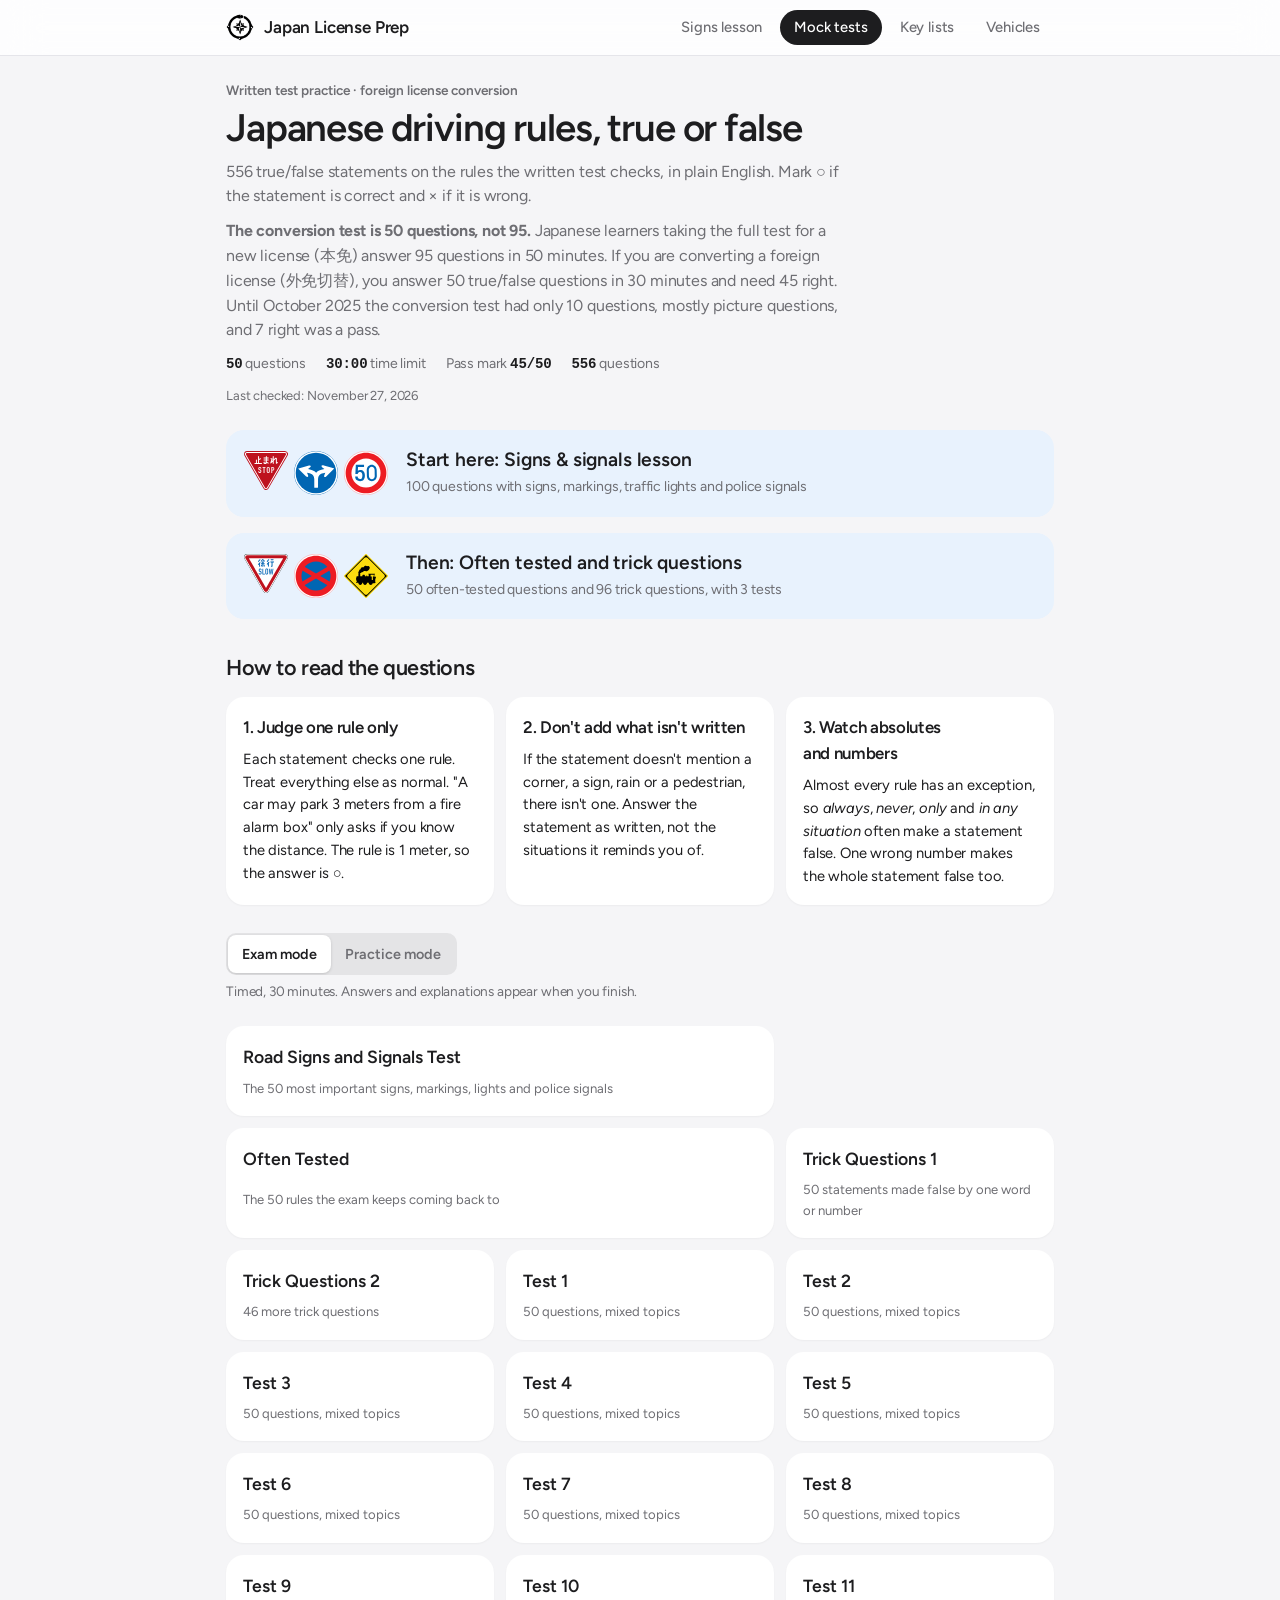
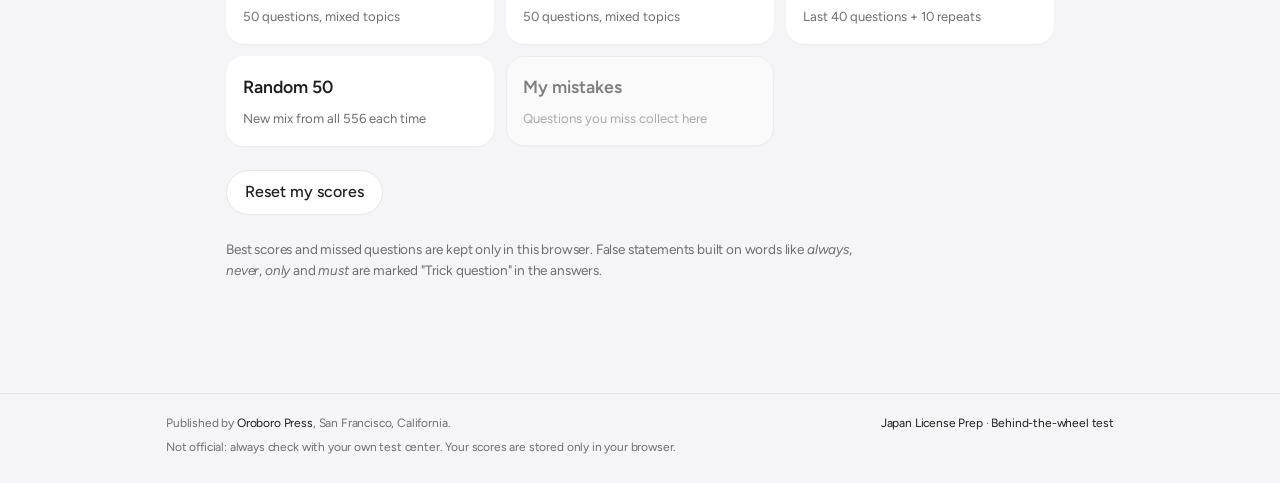
==== commit f6d4982f: "Deep rewrite of 484 book-derived questions: new angles, flipped answers Each question now tests the " ====
--- a/mock-tests.html
+++ b/mock-tests.html
@@ -572,7 +572,7 @@
 };
 const vehSVG=k=>`<svg viewBox="0 0 140 74" role="img" aria-hidden="true">${VEH[k]}</svg>`;
 
-const BOOK=[["Q001", "turn", 0, "When changing lanes, a driver should signal first and then check around.", "Check first, then signal."], ["Q002", "pass", 0, "On a one-way road, cars in front often keep to the right, so a car passing them must always pass on the left.", "Passing on the right is the rule on one-way roads too."], ["Q003", "brake", 0, "When the car starts to hydroplane, the driver should brake hard at once.", "Hold the wheel steady and slow down with the engine brake."], ["Q004", "turn", 1, "When low evening sun makes the turn signal hard to see, a driver should also give a hand signal.", "A hand signal shows others what you intend when the light hides your blinker."], ["Q005", "safe", 0, "The driver's seat is set correctly when the leg is fully straight with the clutch pedal pressed all the way down.", "The knee should stay slightly bent with the pedal fully down (the brake pedal, in an automatic)."], ["Q006", "park", 1, "When a wheel clamp has been fitted to an illegally parked car, the driver may not remove it themselves.", "Only the police can remove it."], ["Q007", "light", 0, "At night, switching to high beam when cars approach is a good way to let them know you are there.", "Switch to low beam or dim your lights."], ["Q008", "brake", 0, "The following distance should be about the same as the braking distance.", "It should be at least the stopping distance: reaction distance plus braking distance."], ["Q009", "ped", 0, "When schoolchildren are crossing where there is no crosswalk, a driver should sound the horn to stop them and then pass.", "Don't sound the horn. Stop or slow to a crawl so they can cross safely."], ["Q010", "exp", 1, "Before driving on an expressway, tire pressure should be set a little higher than normal.", "Soft tires can flex and overheat at high speed (the standing-wave effect)."], ["Q011", "safe", 0, "While driving, a driver should keep looking at one point ahead and check the mirrors only before turning.", "Scan widely and check your mirrors regularly."], ["Q012", "junc", 0, "At an intersection without traffic lights, a car on the road whose center line continues through the intersection must give way to a motorcycle coming from the right, but not to a truck coming from the left.", "That road is the priority road, so the car has the right of way over both."], ["Q013", "park", 0, "Where parking is allowed, a car may stay parked in the same place on the road for up to 24 hours.", "The limit is much shorter: 12 hours or more in one place is a violation in the daytime, and 8 hours or more at night."], ["Q014", "safe", 0, "Holding a phone to talk is a violation even while the car is stopped at a red light.", "The ban on holding a phone applies while the car is moving. Stopped at a light, it is not a violation, though it's better to pull over."], ["Q015", "safe", 1, "Following another car closely or cutting in front of it on purpose to harass the driver is a crime called obstructive driving.", "Since 2020, obstructive driving (妨害運転, \"road rage\") is a separate crime with heavy penalties and an immediate license cancellation."], ["Q016", "other", 1, "All bicycle riders are expected to make an effort to wear a helmet.", "Since April 2023, helmets are an effort duty (努力義務) for every cyclist, not only children."], ["Q017", "safe", 1, "When stopping or parking, a driver should turn the engine off instead of letting it idle.", "Needless idling wastes fuel and pollutes."], ["Q018", "park", 0, "A driver stopped where only 3 meters of road would remain on the right and ran into a shop for 2 minutes.", "Leaving the car makes it parking, and parking needs 3.5 meters on the right."], ["Q019", "brake", 1, "On a long downhill, a driver of an automatic car should shift into 2 or L, use the engine brake, and use the foot brake only as needed.", "Overusing the foot brake can make it fail suddenly."], ["Q020", "brake", 0, "In a manual car, pressing the clutch and coasting through a curve is the right way to drive.", "Coasting is dangerous. Keep the car in gear."], ["Q021", "veh", 0, "A person with a small special vehicle license may also ride a moped.", "It covers small special vehicles only."], ["Q022", "lane", 1, "A car may enter a bus-only lane on the left in order to turn left.", "Also when roadwork blocks the other lanes."], ["Q023", "junc", 0, "When entering a priority road from a side road, a car must always stop just before the intersection.", "Slow down and give way to traffic on the priority road. A full stop is required only where there is a stop sign."], ["Q024", "pass", 0, "On a bend or a steep downhill slope, a car may pass if the view ahead is good.", "It's banned there however good the view."], ["Q025", "safe", 0, "An employer who has an employee drive on company business after a small amount of alcohol does not break the law.", "Anyone who orders or knowingly lets a drinker drive is punished too."], ["Q026", "ped", 0, "When crossing a sidewalk to enter a property beside the road, a car need only slow to a crawl if no one is walking.", "Always stop just before the sidewalk."], ["Q027", "lane", 0, "On a curve, a car may go over the center line even where there is no marking that allows it.", "Only where a marking allows it."], ["Q028", "park", 0, "When parking on a slope beside a curb, a driver should turn the front wheels to the left when facing uphill and to the right when facing downhill.", "Uphill: turn right. Downhill: turn left. Either way, the curb stops the car if it rolls."], ["Q029", "brake", 0, "On a wet asphalt road the braking distance is longer, so a driver should brake hard.", "Hard braking makes you skid. Brake early and gently."], ["Q030", "sign", 0, "This sign shows that the road ahead is unpaved.", "It warns of a slippery road.", "slip"], ["Q031", "junc", 1, "At an intersection without traffic lights or signs, where the two roads are about the same width, a car must give way to vehicles coming from the left.", "This is Japan's \"left first\" rule (左方優先), the opposite of the US rule of giving way to the car on your right. It does not apply on a priority road or in a roundabout. Streetcars always have priority, from either side."], ["Q032", "junc", 1, "At an intersection without traffic control, where the roads are about the same width, a car must not get in the way of vehicles coming from the left, except on a priority road or in a roundabout.", "Vehicles from the left go first."], ["Q033", "veh", 0, "With an ordinary license, a person may drive a truck with a maximum load of 2 tons or more.", "That needs a semi-medium license or higher."], ["Q034", "safe", 0, "A person who holds their drink well may drive after one or two drinks if they drive carefully.", "Never drive after drinking any amount."], ["Q035", "lane", 1, "Small special vehicles, mopeds and light vehicles may drive in a bus-only lane.", "Unless the sign says otherwise, they may use it."], ["Q036", "rail", 0, "Before driving over a railroad crossing, a driver must always sound the horn.", "Use the horn only where a sign tells you to, or to avoid danger."], ["Q037", "park", 0, "When parking on a road without a sidewalk or roadside strip, a car should leave some space on its left side.", "Park right along the left edge of the road."], ["Q038", "safe", 1, "Driving far too fast or far too slowly both use more fuel.", "A steady, moderate speed is the most economical."], ["Q039", "exp", 0, "On an expressway at 100 km/h, a following distance of about 50 meters is enough.", "At 100 km/h, keep a following distance of about 100 meters, roughly the same number of meters as your speed."], ["Q040", "pass", 1, "A car being passed must not speed up until the passing car has finished.", "Speeding up can trap the passing car in the oncoming lane."], ["Q041", "safe", 1, "When a passenger opens a door carelessly and causes an accident, the driver is responsible.", "The driver must make sure passengers open doors safely."], ["Q042", "veh", 1, "A person pushing a moped with the engine off counts as a pedestrian and may use the sidewalk.", "Two-wheelers pushed with the engine off are treated as pedestrians."], ["Q043", "sign", 1, "Where this sign is posted, a driver should hold the steering wheel firmly and drive carefully.", "It warns of strong crosswinds. Slow down.", "yokokaze"], ["Q044", "park", 0, "Within 10 meters of a bus stop sign, a car may stop briefly while buses are running, and only parking is banned.", "While buses are running, stopping and parking are both banned there."], ["Q045", "junc", 0, "A car may cross in front of a vehicle that has stopped at an intersection or crossing, because the rule only protects moving vehicles.", "Don't cut in front of or across either."], ["Q046", "sign", 0, "Passing is banned on a road with this sign.", "It warns of a steep uphill. It doesn't ban passing.", "uphill"], ["Q047", "junc", 1, "Vehicles in a roundabout travel clockwise.", "In Japan, vehicles go round a roundabout clockwise (右回り), keeping the center on their right.", "roundabout"], ["Q048", "other", 0, "A moped may be ridden with its muffler removed if the noise is not too loud.", "Never ride without the muffler."], ["Q049", "veh", 0, "A person walking a motorcycle with the engine running counts as a pedestrian.", "With the engine running, they're not a pedestrian."], ["Q050", "sign", 1, "This sign shows that vehicles must keep to the left of it.", "The arrow shows which side to pass.", "keepleft"], ["Q051", "safe", 1, "When tired, ill or worried, a driver should not drive.", "Or rest and recover first."], ["Q052", "emer", 1, "When a route bus stopped at its stop signals to pull out, a car behind must let it go, unless that would mean braking or swerving suddenly.", "Let the bus pull out."], ["Q053", "light", 0, "At night in a busy downtown area with heavy oncoming traffic, a driver should use high beam.", "On busy streets use low beam so you don't dazzle others."], ["Q054", "mark", 1, "A yellow broken line painted along the curb shows that parking is banned.", "Broken yellow: no parking (駐車禁止). Solid yellow: no stopping or parking (駐停車禁止).", "curbyellow"], ["Q055", "brake", 1, "Sudden starts and hard braking are dangerous, and they also wear out the car and add to pollution.", "Smooth starts and gentle braking are safer, cleaner and easier on the car."], ["Q056", "exp", 0, "When joining an expressway from the ramp, a car should go slowly so as not to get in the way of traffic in the main lanes.", "Build up enough speed in the acceleration lane."], ["Q057", "light", 1, "At night, when approaching an intersection with a poor view to the left and right, a driver should flash the headlights to warn others.", "Flash your headlights or switch to high beam to warn others at blind intersections and corners."], ["Q058", "pass", 0, "When the car in front is passing another car, a driver may pass both of them together if it is safe.", "Passing a car that is itself passing a motor vehicle is double passing, which is banned."], ["Q059", "pass", 0, "Passing is banned in all tunnels, whether or not they have lanes.", "It is banned only in tunnels without marked lanes."], ["Q060", "pass", 0, "Within 30 meters before a crosswalk, a car may pass another vehicle if no one is on the crosswalk.", "It's banned there whether or not anyone is crossing."], ["Q061", "exp", 1, "Before driving on an expressway, a driver must check the fuel, cooling water and engine oil to avoid breaking down.", "Running out of fuel or overheating on the expressway is dangerous and illegal."], ["Q062", "pass", 0, "The only case where a car passes on the left is when the car in front has moved toward the center to turn right.", "There is a second case: a streetcar is passed on the left as a rule. Only where its tracks run along the left edge of the road do you pass it on the right."], ["Q063", "sign", 1, "When this plate is fitted below a sign, it shows that the rule on the sign ends there.", "This \"End\" plate (終わり) means the rule on the sign above ends here.", "owari"], ["Q064", "safe", 0, "When the brakes feel weak, a car may be driven if the driver takes extra care.", "Don't drive it at all. Have the brakes fixed first."], ["Q065", "turn", 1, "After a lane change is finished, the driver must switch off the turn signal promptly.", "A signal left on misleads other drivers."], ["Q066", "other", 0, "When a major earthquake strikes, people should evacuate as quickly as possible by car or moped.", "Don't use cars or mopeds to evacuate."], ["Q067", "ped", 1, "Before crossing a sidewalk or roadside strip to enter a property beside the road, a car must stop just before it and let pedestrians go first.", "Stop first, then cross only when no one is walking."], ["Q068", "sig", 1, "When a police officer swings a light from side to side, traffic moving in the same direction as the swing may go.", "For that traffic, it works like a green light."], ["Q069", "park", 0, "On a wide road where parking is allowed, a car was left in the same place from 10 p.m. until 7 a.m. the next morning. This breaks no rule.", "At night, parking in one place for 8 hours or more is a violation."], ["Q070", "other", 1, "When braking a moped on a dry road, use the front brake slightly more than the rear brake.", "Dry road: a bit more front. Slippery road: a bit more rear."], ["Q071", "sig", 0, "When the light for the crossing road turns red, the driver may move off before their own light turns green.", "There can be a moment when all lights are red. Go only on your own green light."], ["Q072", "ped", 0, "When passing a school bus that has stopped to let children off, a driver need not slow to a crawl if there is a gap of 2 meters or more.", "Whatever the gap, slow to a crawl and make sure it is safe."], ["Q073", "exp", 1, "On an expressway, a car may stop on the shoulder because of a breakdown, but not to take a rest.", "The shoulder is for emergencies only."], ["Q074", "brake", 0, "Stopping distance means only the distance the car travels after the brakes start to work.", "That's braking distance. Stopping distance also includes the distance covered while you react."], ["Q075", "safe", 1, "The owner or employer of a car must not let a person who has been drinking, or a person without a license, drive it.", "If they do, they are punished too."], ["Q076", "other", 1, "When a manual car is stuck in mud, the driver should put an old blanket under the spinning wheel and let the clutch out gently.", "Pull away in a low gear without spinning the wheels."], ["Q077", "other", 0, "Where there is an obstruction on one side of the road, the oncoming car on the side without the obstruction must stop or slow down.", "The car on the side with the obstruction must give way."], ["Q078", "ped", 1, "Near parks and schools, children may run out from between parked cars, so a driver should be ready to stop.", "Slow down and watch the gaps."], ["Q079", "rail", 0, "When following another car closely over a railroad crossing, a driver need not stop before the crossing.", "Every vehicle must stop and check at a railroad crossing, even when following another car."], ["Q080", "turn", 1, "A driver may sound the horn when there is no other way to avoid danger.", "Otherwise, use it only where a sign requires it."], ["Q081", "park", 0, "Late at night when streetcars are not running, a car may stop briefly on the streetcar tracks but may not park there.", "Stopping and parking on streetcar tracks are banned at all times."], ["Q082", "pass", 1, "In a tunnel with lanes, a car may pass the car in front.", "Passing is banned only in tunnels without lanes."], ["Q083", "park", 1, "In a no-parking zone, a tour bus stopped for about 15 minutes while a group got on. This breaks no rule.", "Letting passengers on and off has no time limit and counts as stopping."], ["Q084", "sig", 0, "At a flashing red light, a car may go through without stopping if the driver watches other traffic carefully.", "A flashing red light always means stopping at the stop position first."], ["Q085", "safe", 0, "As long as the driver carries a license, the vehicle inspection certificate and insurance papers need not be kept in the car.", "Always keep them in the car."], ["Q086", "other", 1, "When passing an oncoming car, a driver must leave a safe gap between the two cars.", "Keep a safe space between you and oncoming traffic."], ["Q087", "veh", 0, "A person with a large license may drive all smaller vehicles and may also ride motorcycles.", "It doesn't cover motorcycles, large or ordinary."], ["Q088", "sign", 1, "On a road with this sign, a car may not make a U-turn, even when there is little traffic.", "This sign (転回禁止) bans U-turns, whatever the traffic.", "tenkai"], ["Q089", "pass", 0, "On a road where the left side is 6 meters wide or more, a car may go over to the right side to pass if the view ahead is clear.", "Not when the left side is 6 meters or wider."], ["Q090", "lane", 0, "An ordinary car may drive in a bus-only lane if it does not get in the way of buses.", "Only small special vehicles, mopeds and light vehicles may, except cars turning or avoiding roadwork."], ["Q091", "brake", 0, "Cars rolling over or leaving the road on curves is caused by steering mistakes, not by speed.", "Too much speed causes it. Slow down before the curve."], ["Q092", "safe", 1, "Drivers aged 70 or over should display the senior driver mark on their car.", "Displaying it is encouraged from 70. Other drivers must not cut in front of a car with the mark."], ["Q093", "rail", 0, "A truck was crossing just ahead, so the driver followed it over the railroad crossing without stopping.", "Every vehicle must stop and check, even when following another one."], ["Q094", "sign", 0, "All vehicles are banned from a road with this sign.", "It bans only cars and motorcycles. Bicycles may pass.", "kumiawase"], ["Q095", "brake", 1, "When driving fast in heavy rain, the tires can float on the water so that steering and brakes stop working.", "That's hydroplaning. Slow down."], ["Q096", "other", 1, "Children under 13 and people aged 70 or over may ride a bicycle on the sidewalk.", "Others may do so only where a sign allows it, or when the roadway is unsafe. On the sidewalk, bicycles keep to the roadway side and go slowly."], ["Q097", "park", 1, "Stopping and parking are banned near the top of a hill.", "Steep slopes are also no-stopping, no-parking places."], ["Q098", "sign", 1, "Large trucks may not use a road with this sign, but ordinary trucks may.", "This sign (大型貨物自動車等通行止め) bans large trucks.", "truck"], ["Q099", "safe", 1, "In an ordinary car, three children under 12 count as two adults for the seating capacity.", "For the seating limit, three children under 12 count as two adults."], ["Q100", "light", 1, "At night, a car must use its headlights, even on bright downtown streets.", "However bright the street lights are."], ["Q101", "safe", 0, "Before starting the engine of an automatic car, check that the parking brake is on and the selector lever is in N.", "The selector lever should be in P."], ["Q102", "pass", 0, "On a one-way road, vehicles must drive on the left of the center of the road.", "On a one-way road, you may drive to the right of the center."], ["Q103", "sign", 1, "On a road with this sign, a car may drive with police permission, for example to reach a garage on that road.", "Only permitted vehicles, and only slowly.", "hokousha"], ["Q104", "park", 1, "On a road with a sidewalk, a car that stops or parks must pull up to the left edge of the roadway.", "Without a sidewalk or roadside strip, use the left edge of the road."], ["Q105", "emer", 0, "On a one-way road, when an emergency vehicle comes up behind, a car must always pull over to the left.", "If pulling left would block it, pull to the right."], ["Q106", "lane", 1, "When the car ahead signals and moves toward the center to turn right, the car behind must not block its change of course.", "Let it move over."], ["Q107", "pass", 1, "When a car behind is passing and there is not enough room, the car being passed must move to the left and let it go by.", "Make room for the passing car."], ["Q108", "brake", 1, "On a downhill slope, it takes longer to stop, so the following distance should be longer than on level ground.", "Gravity adds to your speed."], ["Q109", "sig", 1, "Where there is a traffic light away from any intersection, with no crosswalk or railroad crossing, the stop position for a red light is just before the light.", "Stop right before the signal, where you can still see it."], ["Q110", "other", 0, "A motorcycle rider must wear a riding helmet, but a moped rider may wear a construction helmet.", "Both need a certified (PS(c) or JIS-marked) riding helmet."], ["Q111", "safe", 1, "When an automatic car is in gear with the engine running, the driver must keep the brake pedal firmly pressed or the car may creep forward.", "Automatics creep when idling in gear."], ["Q112", "other", 1, "Paved roads are especially slippery just after rain begins to fall.", "The first rain mixes with dust and oil on the road surface."], ["Q113", "junc", 0, "At an uncontrolled intersection of roads of the same width, the driver did not give way to a streetcar approaching from the right, because the driver was the one coming from the left.", "Streetcars always have priority, whichever side they come from."], ["Q114", "brake", 1, "At the same speed, the sharper the curve, the stronger the force pushing the car to the outside.", "The force also grows with the square of the speed."], ["Q115", "safe", 0, "An ordinary car may not be driven unless it has voluntary insurance as well as compulsory insurance.", "Compulsory insurance alone is enough, though voluntary insurance is recommended."], ["Q116", "speed", 1, "Places where vehicles must slow to a crawl include near the top of a hill and steep downhill slopes.", "Among other places."], ["Q117", "park", 0, "Within 5 meters of an intersection, a car may stop briefly to let a passenger out.", "Both stopping and parking are banned within 5 meters of an intersection."], ["Q118", "junc", 1, "When turning left, a driver must take care that the rear wheels do not catch pedestrians or cyclists on the inside of the turn.", "The rear wheels cut inside the path of the front wheels."], ["Q119", "turn", 0, "When changing lanes, a driver should start moving over at the same moment as switching on the turn signal.", "Signal first, then move over about 3 seconds later."], ["Q120", "safe", 1, "On an expressway, the driver gets penalty points when a rear-seat passenger is not wearing a seatbelt.", "On ordinary roads it is still required, but no points are given."], ["Q121", "park", 0, "When leaving an automatic car for a short time, the driver should put the selector lever in N and set the parking brake.", "Put it in P and set the parking brake."], ["Q122", "sign", 0, "A moped may enter from the side where this sign stands.", "This is \"No entry\": no vehicles, mopeds included.", "shinnyu"], ["Q123", "sign", 1, "Vehicles carrying explosives, gunpowder or other dangerous goods may not drive on a road with this sign.", "This sign closes the road to vehicles loaded with dangerous goods.", "kiken"], ["Q124", "sign", 1, "Vehicles may not enter the area shown by this sign.", "This is a safety zone for pedestrians. Vehicles may not enter.", "anzen"], ["Q125", "ped", 1, "Where there are puddles or mud, a driver must slow down so as not to splash pedestrians.", "Don't spray mud or water on people walking by."], ["Q126", "junc", 0, "At every intersection where the view to the left and right is poor, vehicles must slow to a crawl in all cases.", "Not where traffic lights control it, or when you're on the priority road."], ["Q127", "sign", 0, "On a road with this sign, both cars and mopeds may drive at up to 50 km/h.", "The sign says 50, but a moped's own limit is 30 km/h.", "max50"], ["Q128", "ped", 0, "When a child is walking alone ahead, a driver should sound the horn and pass quickly.", "Don't sound the horn. Stop or slow to a crawl."], ["Q129", "ped", 1, "When a streetcar is stopped at a stop with a safety zone, a car may pass on its left at a crawl.", "With a safety zone, slow to a crawl; without one, stop."], ["Q130", "ped", 0, "When passing a school bus that has stopped to let children on, a driver need not slow down if no children can be seen.", "Children can run out from behind a stopped school bus. Slow to a crawl and check carefully, even if you see nobody."], ["Q131", "ped", 0, "When a streetcar is stopped at a stop with a safety zone, a car may pass at normal speed if no passengers can be seen.", "Pass at a crawl. People may be crossing to or from the streetcar."], ["Q132", "lane", 1, "On a road with no sidewalk or roadside strip, a car other than a motorcycle must not drive on the shoulder, the outer 0.5 meters of the road.", "The shoulder is off-limits to car wheels."], ["Q133", "ped", 0, "When passing a safety zone for streetcar passengers, a driver must always slow to a crawl, even if no one is in it.", "Slow to a crawl only when there are pedestrians in the safety zone."], ["Q134", "rail", 0, "At a busy railroad crossing, the gate had just gone up, so the driver crossed without stopping to keep up with the traffic.", "Stop and check even when traffic is moving over the crossing."], ["Q135", "sign", 0, "Ordinary trucks may not use a road with this sign.", "This is a 5.5-ton weight limit: only vehicles heavier than 5.5 t gross are banned. An ordinary truck is under 3.5 t gross, so it may use this road.", "juryo"], ["Q136", "sign", 1, "Where this sign is posted, vehicles must sound the horn.", "It's the \"sound horn\" sign.", "horn"], ["Q137", "pass", 1, "Passing is banned near the top of a hill and on a steep downhill slope.", "A steep uphill slope is not a no-passing place."], ["Q138", "exp", 0, "When a car misses its exit on an expressway, it may make a U-turn if no traffic is coming.", "U-turns, backing up and crossing the median are all banned."], ["Q139", "safe", 1, "Engine oil should be topped up when it is low and changed at regular intervals.", "Follow the maker's intervals."], ["Q140", "exp", 1, "After driving fast on an expressway for a long time, a driver's sense of speed dulls and they tend to go too fast.", "Check the speedometer and take breaks."], ["Q141", "safe", 0, "A small child riding in the back seat need not use a child seat.", "Children under 6 must use a child seat that fits them."], ["Q142", "safe", 1, "The engine oil level is checked with the oil level gauge (dipstick).", "The level should be between the F and L marks."], ["Q143", "sig", 0, "At a flashing red light, a car may go through at a crawl without stopping if the view is clear.", "Flashing red means stopping at the stop position, then going when safe."], ["Q144", "light", 1, "At night, on a road without street lights, a car that stops or parks must show its hazard lights, parking lights or taillights.", "Or set out a warning triangle."], ["Q145", "safe", 1, "In a tire check, a driver looks at the air pressure, cracks, damage and the depth of the tread.", "Look for uneven wear too."], ["Q146", "park", 0, "When parking an automatic car facing uphill, the selector lever should be left in R.", "Park an automatic in P, whichever way it faces, and set the parking brake."], ["Q147", "speed", 1, "The speed limit is the highest speed allowed, and a driver must choose a safe speed for the road, the traffic and the weather.", "The limit is a maximum, not a target."], ["Q148", "brake", 1, "Revving the engine, braking hard and starting off suddenly without need are dangerous and also cause pollution.", "They waste fuel, pollute and make accidents more likely. Drive smoothly."], ["Q149", "pass", 1, "While another car is passing, the car being passed must not speed up until the passing is over.", "Keep your speed or ease off so the other driver can finish safely."], ["Q150", "other", 1, "When a moped's throttle sticks and the engine keeps racing, the rider should switch off the engine at once.", "Cut the power first."], ["Q151", "park", 0, "The driver of a car may never remove an illegal-parking sticker that has been attached to it.", "The driver or user may remove it in order to drive."], ["Q152", "brake", 0, "When the rear of the car starts to skid, the driver should first brake hard and stop.", "Don't brake. Steer in the direction the rear is sliding."], ["Q153", "rail", 0, "When a car stalls on a railroad crossing, the driver should leave the car there and call their office or a garage.", "Warn the train with the emergency button and get the car off the tracks."], ["Q154", "junc", 0, "When entering a roundabout, a car need only watch out for vehicles inside the roundabout and pedestrians, and need not slow down.", "Slow to a crawl or stop, and give way to vehicles already in the roundabout and to pedestrians."], ["Q155", "exp", 1, "When passing through an ETC lane at a toll gate, a car should slow down to about 20 km/h.", "The bar may not open if the card isn't read. Slow down so you can stop."], ["Q156", "speed", 0, "Driving at 20 km/h or less is called \"slowing to a crawl\" (徐行).", "It means slow enough to stop at once, about 10 km/h or less."], ["Q157", "junc", 0, "When entering a roundabout, a car must signal right.", "No signal is needed to enter. Signal left as you pass the exit before the one you want.", "roundabout"], ["Q158", "ped", 1, "When pedestrians are in a safety zone, a car passing beside it must slow to a crawl.", "With nobody in it, you may pass normally."], ["Q159", "brake", 0, "The force of a collision depends on the vehicle's speed, but not on its weight.", "Impact force grows with both speed and weight, and is greater when the object hit is hard."], ["Q160", "brake", 1, "When stopping behind another car on an uphill slope, a driver should leave a wide gap in case it rolls back.", "A car on a slope can roll back when it moves off."], ["Q161", "park", 0, "A car may not park on the right side of a parked car, but it may stop there briefly.", "Pulling up beside a parked car is banned for both stopping and parking."], ["Q162", "emer", 0, "When an emergency vehicle approaches while a car is inside an intersection, the car must stop at once at the left of the intersection.", "Leave the intersection first, then pull left and stop."], ["Q163", "sig", 0, "When a police officer waves a car on through a red light, the car must always slow to a crawl.", "Follow the officer's signal. Slowing to a crawl is not required."], ["Q164", "exp", 1, "When joining an expressway, a car must build up enough speed in the acceleration lane and must not get in the way of vehicles in the main lanes.", "Reach the speed of the main lane, then merge without getting in anyone's way."], ["Q165", "turn", 1, "On an ordinary road, a driver about to make a U-turn switches on the right turn signal 30 meters before the point where the car will turn.", "A U-turn is signaled like a right turn: right signal on 30 meters before the turning point. Roundabouts have their own rule: no signal going in, left signal as you pass the exit before yours."], ["Q166", "sign", 0, "At an intersection with this sign, vehicles may not turn left or right.", "This sign allows left and right turns. Going straight on is what is banned.", "shitei"], ["Q167", "brake", 1, "When slowing down, pressing the brake pedal lightly a few times is better than pressing it hard all at once.", "Your brake lights blink and warn the driver behind."], ["Q168", "sign", 0, "Trucks with a maximum load of 3 tons or more may use a road with this sign.", "The sign and its plate ban trucks with a maximum load of 3 tons or more.", "truck3t"], ["Q169", "other", 1, "On snowy roads, a driver must steer and brake gently, because the car skids easily.", "Accelerate gently too."], ["Q170", "other", 1, "In thick fog, a driver should slow down and use the center line, guardrails and the taillights of the car ahead as a guide.", "Turn your lights on too."], ["Q171", "safe", 1, "Business vehicles such as taxis must have a periodic inspection every three months.", "So must large and medium private trucks and rental cars."], ["Q172", "emer", 0, "When a route bus at a stop signals to pull out, the cars behind should hurry past it.", "Let it go. Don't hurry past it."], ["Q173", "pass", 1, "Passing is banned near a bend in the road.", "Also near the top of a hill and on steep downhill slopes."], ["Q174", "pass", 1, "Passing is banned within 30 meters before a railroad crossing.", "The same applies before crosswalks and bicycle crossings."], ["Q175", "safe", 1, "When getting out of a car, a person should open the door a little, check that it is safe, and then open it fully.", "The small opening warns others."], ["Q176", "park", 0, "When streetcars have stopped running for the night, cars may stop and park on the tracks.", "It's banned at all times."], ["Q177", "ped", 1, "When a person in a wheelchair is crossing or walking along the road, a driver must stop or slow to a crawl so they can pass safely.", "People with disabilities must be able to pass safely."], ["Q178", "safe", 0, "A car with broken wipers may be driven if the weather is clear.", "The weather can change. Have them repaired before driving."], ["Q179", "veh", 1, "An electric kick scooter of the \"specified small moped\" type can be ridden without a license, but the rider must be 16 or older.", "This class (特定小型原動機付自転車) was created in July 2023. Its top speed is 20 km/h."], ["Q180", "safe", 1, "When checking the engine, a driver should listen for unusual noises at start-up and while it idles.", "Strange noises can be an early sign of trouble."], ["Q181", "safe", 0, "In a brake check, it is a problem if the brake pedal does not touch the floor when pressed all the way down.", "There should be a gap between the pedal and the floor. A pedal that hits the floor may not stop the car."], ["Q182", "safe", 1, "A person who rides in a car driven by someone they know has been drinking can also be punished.", "Asking a drinking driver for a ride is itself an offense."], ["Q183", "other", 1, "A moped rider goes round a curve mainly by leaning the body and the bike, not by turning the handlebars.", "Lean the bike, don't steer it."], ["Q184", "park", 0, "In a no-stopping zone, a car may stop if the driver stays in the seat with the engine running.", "Neither stopping nor parking is allowed there, even with the driver inside."], ["Q185", "other", 1, "On muddy or gravel roads, a moped rider should use a low gear and keep the speed down.", "That keeps the tires gripping."], ["Q186", "exp", 0, "When slowing down a manual car on an expressway, the driver should press the clutch pedal before the brake pedal.", "Brake with the engine in gear; press the clutch only just before the car stops."], ["Q187", "other", 1, "On a narrow slope, when there is a passing place near the car going up, that car should pull in and let the other car go first.", "Normally the downhill car gives way, but the car beside the passing place uses it."], ["Q188", "brake", 1, "When the rear of the car skids to the left, the driver should steer gently to the left.", "Steer in the direction the rear is sliding."], ["Q189", "park", 1, "Stopping and parking are banned inside an intersection and within 5 meters of its corners.", "The same 5-meter rule applies at crosswalks and bicycle crossings."], ["Q190", "exp", 1, "The main lanes of an expressway are the part of the road used for normal high-speed driving.", "Not the acceleration, deceleration or climbing lanes, or the shoulders."], ["Q191", "mark", 1, "The center line is not always drawn in the exact middle of the road.", "It can sit off-center, depending on traffic volume or road works.", "offcenter"], ["Q192", "safe", 1, "Phone calls can distract a driver and cause accidents, so the phone should be switched off or set to driving mode before driving.", "Using a phone while driving is illegal."], ["Q193", "acc", 1, "Even when the two sides of an accident settle it between themselves, the accident must be reported to the police.", "Every accident must be reported."], ["Q194", "lane", 1, "Switching lanes over and over without need disturbs following traffic and can lead to accidents.", "Don't weave between lanes."], ["Q195", "park", 0, "If a driver leaves the car and the stop lasts 5 minutes or less, it does not count as parking.", "If the driver can't drive off at once, it is parking, however short."], ["Q196", "park", 1, "When a police officer orders a driver to move a car parked in a no-parking place, the driver must move it at once.", "An officer's order to move an illegally parked car must be obeyed straight away."], ["Q197", "other", 0, "When leaving a car on the road to evacuate from an earthquake, the driver should take the key, close the windows and lock the doors.", "Leave the key in, close the windows and leave the doors unlocked so the car can be moved."], ["Q198", "exp", 1, "Vehicles must not get in the way of an emergency vehicle that is entering or leaving the main lanes of an expressway.", "Emergency vehicles have priority on expressways too."], ["Q199", "safe", 1, "In the daily check, the brake pedal should still leave a gap above the floor when pressed all the way.", "No gap means a brake problem."], ["Q200", "junc", 1, "Even when in a hurry, a car may not make a U-turn where it would get in the way of other traffic.", "The same goes for crossing the road or backing up."], ["Q201", "ped", 1, "When a bicycle is crossing or about to cross at a bicycle crossing, a car must stop just before it and let the bicycle go.", "Let the cyclist cross first."], ["Q202", "mark", 1, "This marking shows that there is a crosswalk or bicycle crossing ahead.", "That's the diamond marking.", "diamond"], ["Q203", "mark", 0, "A car may enter an area with this marking when it is needed to avoid danger.", "Vehicles may never enter it.", "tachiiri"], ["Q204", "park", 1, "Where there are parking meters, a driver must start the meter as soon as they park.", "Start it straight away."], ["Q205", "speed", 0, "On a general road with no speed sign, the legal speed limit for an ordinary car is 40 km/h.", "The default limit is 60 km/h, not 40."], ["Q206", "lane", 0, "On a crowded road with lanes, a car may drive straddling two lanes.", "Stay within one lane unless it can't be helped."], ["Q207", "veh", 0, "An ordinary truck may carry a load up to 1.5 times as wide as the truck.", "The load may be at most 1.2 times the vehicle's width, sticking out no more than a tenth of the width on each side."], ["Q208", "park", 0, "Within 5 meters before a crosswalk, stopping and parking are banned, but within 5 meters after it only parking is banned.", "Both are banned within 5 meters on either side."], ["Q209", "safe", 0, "A driver may operate the navigation screen while the car is moving slowly.", "Operating or watching a screen while moving is banned. Stop first."], ["Q210", "park", 1, "In a timed parking zone, a car may not stay longer than the time shown on the sign, even with a ticket.", "A ticket or meter doesn't let you go over the time limit."], ["Q211", "ped", 0, "When a person with a guide dog is walking by, a driver need not stop or slow down if they drive carefully.", "Stop or slow to a crawl so they can pass safely."], ["Q212", "light", 1, "On an ordinary road, a car must turn on its lights, even in the daytime, when it is impossible to see 50 meters ahead.", "50 meters on ordinary roads, 200 meters on expressways."], ["Q213", "sign", 0, "Ordinary cars may not use a road with this sign, but mopeds and small special vehicles may.", "Cars and mopeds may not use it.", "jitensha"], ["Q214", "veh", 1, "A medium or large license is needed to drive a vehicle that carries 11 or more people.", "11 or more seats means a medium or large vehicle."], ["Q215", "speed", 0, "Where there is no speed sign, the legal speed limit for a moped is 40 km/h.", "A moped's legal limit is 30 km/h."], ["Q216", "safe", 1, "A driver who drives without carrying their license commits the offense of not carrying a license, not of driving without one.", "It's a failure-to-carry violation."], ["Q217", "other", 0, "Studless winter tires let a car stop on ice as quickly as on a dry road.", "Stopping distances on ice are much longer, even with winter tires."], ["Q218", "light", 1, "At night, a car may be parked on the road without hazard lights or parking lights if street lights make it visible from 50 meters behind.", "Lights are also not needed when a warning triangle is set out."], ["Q219", "park", 0, "A driver stopped 2 meters from this sign and waited in the seat while a colleague unloaded boxes for about 10 minutes.", "This sign marks a fire-department water source. Parking is banned within 5 meters, and loading that takes more than 5 minutes counts as parking.", "shobo"], ["Q220", "sign", 1, "With this plate below the sign, mopeds may use the road.", "The plate exempts mopeds from the no-vehicles rule.", "sharyogentsuki"], ["Q221", "safe", 0, "A person who lends a car to someone without a license is not responsible if that person has an accident.", "Knowingly lending it makes you responsible too."], ["Q222", "emer", 1, "When a route bus stopped at its stop signals to pull out, the car behind must not get in its way.", "Let it go. Only if that would force you to brake or swerve suddenly may you keep going."], ["Q223", "other", 0, "A moped may ride in a bicycle lane when there is little traffic.", "Bicycle lanes are for bicycles only, except when crossing them to reach a place beside the road."], ["Q224", "other", 0, "A driver should slow down when entering a tunnel, but may speed up when leaving it.", "Your eyes need time to adjust at both ends. Slow down when entering and when leaving."], ["Q225", "junc", 1, "At an intersection with traffic lights and three or more lanes going their way, a moped must turn right in two steps, even on a green light.", "Unless a sign allows the normal turn."], ["Q226", "mark", 1, "This marking shows that there is a priority road ahead.", "Slow down and give way to traffic on the priority road. On the road, the triangles are long and narrow so they look right to a driver.", "zenpo"], ["Q227", "speed", 1, "The faster a car goes, the narrower the driver's field of view and the more blurred nearby things become.", "So you notice dangers later."], ["Q228", "ped", 0, "When crossing a sidewalk to enter a gas station, a driver need only slow to a crawl, whether or not there are pedestrians.", "Stop just before the sidewalk, and give way to anyone walking."], ["Q229", "brake", 1, "To slow down from high speed, use the engine brake and press the brake pedal lightly several times.", "This is the recommended way to slow down."], ["Q230", "sig", 1, "The traffic light was green, but a police officer in the intersection was facing the car with both arms held out sideways, so the driver stopped before the stop line.", "For traffic facing the officer, that means red."], ["Q231", "brake", 1, "When the speed doubles, the braking distance becomes about four times as long.", "It grows with the square of the speed."], ["Q232", "safe", 1, "Driving with earphones in both ears, so that sirens and horns can't be heard, can be a violation.", "Prefectural rules ban driving when you can't hear the sounds needed for safety."], ["Q233", "park", 1, "When leaving a car, the driver must take steps to prevent theft as well as to keep it from moving.", "Set the parking brake and lock it."], ["Q234", "junc", 0, "A car that has already started turning right has priority over oncoming cars going straight.", "Right-turning cars must not block straight traffic."], ["Q235", "park", 0, "A car may never park inside a roadside strip, however wide it is.", "If it's wider than 0.75 meters and parking is allowed, you may, leaving 0.75 meters on your left."], ["Q236", "acc", 0, "When the injury in an accident is minor, the driver need not report it to the police.", "Every accident must be reported to the police."], ["Q237", "pass", 0, "In a tunnel without lanes, a car may pass a moped if no oncoming traffic is coming.", "Passing is banned in tunnels without lanes."], ["Q238", "ped", 1, "At an intersection without traffic lights, a car was stopped just before a crosswalk, so the driver stopped once before passing beside it.", "A car stopped at a crosswalk may hide a pedestrian. Stop before passing in front of it."], ["Q239", "mark", 1, "On a road with this center line, a car may pass if it does not go over to the right side of the road.", "A yellow center line bans going over to the right side to pass.", "yellowline"], ["Q240", "safe", 1, "A driver who has held an ordinary license for less than one year must display the beginner mark on the front and back of the car.", "This is the green-and-yellow beginner mark."], ["Q241", "veh", 1, "When a license holder moves house, they must report the new address to the police.", "Report it without delay."], ["Q242", "ped", 0, "When a wheelchair is being pushed by a helper, a driver need not stop or slow down for it.", "Stop or slow to a crawl for wheelchairs in either case."], ["Q243", "safe", 1, "On a hot day, a child must not be left alone in a parked car, even for a short time.", "A closed car heats up very quickly."], ["Q244", "sig", 1, "At a flashing red light, vehicles must stop once at the stop position, check that it is safe, and then go on.", "Flashing red: stop first, then go when it is safe."], ["Q245", "lane", 0, "When there is roadwork on the left side of the road, a car may go over to the right side in any situation.", "Only when there isn't enough room on the left."], ["Q246", "sign", 0, "Light vehicles and mopeds may use a road with this sign.", "Only pedestrians and specially permitted vehicles may.", "hokousha"], ["Q247", "lane", 0, "On a road without lanes, a car should drive as close to the middle of the road as possible.", "Keep to the left side of the road."], ["Q248", "sign", 0, "At an intersection with this sign, a car may go through at a crawl without stopping if the view is clear and it is safe.", "STOP means a full stop every time, then check.", "stop"], ["Q249", "sig", 1, "When the pedestrian signal is flashing green, pedestrians must not start crossing.", "Those already crossing should finish quickly or go back."], ["Q250", "acc", 0, "When people are injured in an accident, the first thing to do is call the police.", "Stop safely and help the injured first, then report."], ["Q251", "safe", 1, "Where traffic is heavy, passengers in an ordinary car should get in and out on the left side of the car as far as possible.", "Using the curb-side doors keeps passengers away from passing traffic."], ["Q252", "sign", 1, "On a road with this sign, vehicles may not drive slower than 30 km/h.", "It's a 30 km/h minimum, except when it can't be helped.", "min30"], ["Q253", "sign", 1, "Mopeds may use a road with this sign, but ordinary cars may not.", "It bans motor vehicles except two-wheelers: motorcycles, mopeds and bicycles may pass.", "nirinigai"], ["Q254", "safe", 0, "Cutting in front of a car showing a learner sign is banned, but there is no such rule for a car with a beginner mark.", "The same protection covers cars with beginner, senior, disability and hearing-impaired marks."], ["Q255", "park", 1, "When a car is found illegally parked, the registered user of the car may be ordered to pay a fine.", "If the driver doesn't pay, the bill goes to the vehicle's registered user."], ["Q256", "speed", 1, "On a two-way section of an expressway with no center divider, the legal speed limit for an ordinary car is 60 km/h.", "The 100 km/h limit applies only where the two directions are separated. On two-way sections without a divider (対面通行区間), the general 60 km/h limit applies, unless signs show otherwise."], ["Q257", "exp", 0, "When leaving an expressway, a driver should slow down enough in the main lane before moving into the exit lane.", "Move into the deceleration lane first, then slow down."], ["Q258", "exp", 0, "When standing waves appear on the tires on an expressway, the driver should hold the wheel firmly and keep the same speed.", "Standing waves (スタンディングウェーブ現象) are ripples in a tire running at high speed with too little air. The tire can overheat and burst. Ease off the accelerator and slow down at once. Before an expressway trip, set the tire pressure a little higher than usual."], ["Q259", "junc", 1, "A vehicle turning right must not get in the way of vehicles going straight on or turning left, or of streetcars, even if it entered the intersection first.", "Right-turning vehicles always give way."], ["Q260", "speed", 0, "On the main lanes of an expressway, the legal speed limit is 100 km/h for every kind of ordinary car.", "Three-wheeled ordinary cars and cars towing another vehicle are limited to 80 km/h."], ["Q261", "safe", 1, "To check the brake fluid, a driver looks at whether the level in the reservoir is between the upper and lower marks.", "That's how the brake fluid check works."], ["Q262", "acc", 1, "At an accident, while waiting for the ambulance, a driver should give first aid such as stopping bleeding.", "Help the injured as far as you can until the ambulance arrives."], ["Q263", "ped", 1, "When a car cannot leave a safe gap from a pedestrian, it must slow to a crawl.", "Slow to a crawl as you pass."], ["Q264", "pass", 0, "On a wide road, a car may go over to the right side to pass if there is no danger of getting in the way of oncoming traffic.", "Only where the left side is less than 6 meters wide and the view ahead is clear."], ["Q265", "veh", 1, "A driver with a class 1 ordinary license drove an empty taxi back to the company garage after work.", "That's allowed: there were no paying passengers."], ["Q266", "safe", 0, "In a car with a passenger airbag, the front seat is the right place for a child seat.", "Use the back seat whenever possible."], ["Q267", "emer", 0, "On a road marked with a yellow center line, vehicles need not give way to an emergency vehicle.", "You must still pull to the left and give way."], ["Q268", "speed", 1, "Vehicles must slow to a crawl near the top of a hill, but not on an uphill slope.", "Slowing to a crawl is required near the top of a hill and on steep downhill slopes."], ["Q269", "park", 1, "The ban on stopping and parking within 10 meters of a bus stop sign applies only during the hours the buses run.", "Outside those hours, the ban does not apply."], ["Q270", "sig", 1, "When a police officer facing the driver holds both arms out sideways, vehicles may not go past the stop line.", "For traffic facing the officer, that means the same as a red light."], ["Q271", "park", 1, "A driver stopped 3 meters from the edge of a roadwork zone and stayed with the car while loading goods for about 3 minutes.", "Within 5 meters of a roadwork zone only parking is banned. Loading for 5 minutes or less with the driver present counts as stopping."], ["Q272", "brake", 1, "In the rain, the road is slippery and stopping takes longer, so leave a longer following distance than on a dry road.", "Slow down and leave more space."], ["Q273", "lane", 1, "Where there is a lane for turning right, a car turning right must use it.", "Move into it in good time."], ["Q274", "emer", 1, "An emergency vehicle sounding its siren may go through a red light, taking care.", "Other traffic must give way to it."], ["Q275", "mark", 0, "A car may not park inside a roadside strip like this, however wide the strip is.", "With a single white line, if the strip is more than 0.75 m wide, you may park inside it, leaving at least 0.75 m on your left.", "rosoku1"], ["Q276", "exp", 1, "When a driver feels sleepy on an expressway, they should stop at a service area or parking area and rest.", "Don't push on to the exit. Rest first."], ["Q277", "park", 0, "In the daytime, the limit for parking in one spot on the street is 8 hours.", "The 8-hour limit is for nighttime. In the daytime, the limit is 12 hours in one spot."], ["Q278", "mark", 1, "At an intersection with this marking, mopeds stop at the stop line for two-wheelers.", "Two-step stop lines (二段停止線). Motorcycles and mopeds stop at the front line, marked 二輪 (two wheels). Cars and other four-wheeled vehicles stop at the back line, marked 四輪 (four wheels).", "nidan"], ["Q279", "sig", 0, "At a red light, a car may turn left if the road is clear.", "Japan has no turn on red. Turn only on green, or on a green arrow for your direction."], ["Q280", "sign", 0, "This sign closes the road to cars, but bicycles may still use it.", "This sign means \"road closed\": no vehicles of any kind, and no pedestrians.", "tsuko"], ["Q281", "safe", 0, "A breath alcohol level below 0.25 mg per liter is not drunk driving.", "0.15 mg per liter or more is an offense, and any drinking before driving is banned."], ["Q282", "safe", 1, "A person who asks a driver they know has been drinking to drive them home can also be punished.", "The passenger who asks is punished too."], ["Q283", "park", 1, "A car may park 3 meters from a fire alarm box.", "Parking is banned only within 1 meter of it."], ["Q284", "exp", 0, "On an expressway, a car may never stop, even briefly to avoid danger.", "You may stop when it can't be helped, to avoid danger."], ["Q285", "safe", 1, "When tired, upset or ill, a driver's attention and judgment get worse, so it is better not to drive.", "Don't drive in that condition."], ["Q286", "ped", 1, "When passing pedestrians, a driver must leave a safe gap or slow to a crawl.", "Give them room, or slow right down."], ["Q287", "sign", 1, "On a road with this sign, a car turning left at the intersection must use the left lane.", "This sign assigns lanes by direction.", "kubun"], ["Q288", "pass", 0, "Passing is banned within 50 meters before a crosswalk.", "The distance is 30 meters."], ["Q289", "junc", 1, "Even when the light is green, a driver must not enter the intersection if traffic ahead might leave the car stopped inside it.", "Wait before the intersection."], ["Q290", "exp", 0, "On an expressway, a car that has missed its exit may make a U-turn or back up when it can't be helped.", "Never. Go on to the next exit."], ["Q291", "park", 0, "A car that has broken down does not count as illegally parked, even if it is left on the road all day.", "Move a broken-down car as soon as possible. Leaving it can still be a parking violation."], ["Q292", "brake", 0, "On a long downhill, a driver should stay in a high gear and slow down mainly with the foot brake.", "Shift down one or two gears and use the engine brake."], ["Q293", "mark", 1, "Vehicles may not cross a yellow line like this between lanes to change lanes.", "A yellow line between lanes bans lane changes in both directions.", "yellowlane"], ["Q294", "emer", 0, "When an emergency vehicle approaches near an intersection, a driver must stop at once at a corner of the intersection.", "Leave the intersection, pull over to the left and stop."], ["Q295", "brake", 0, "When the rear wheels skid on a wet dirt road, the driver should first brake hard.", "Don't brake. Steer in the direction the rear is sliding."], ["Q296", "safe", 0, "A private car that has had its periodic inspection need not have daily checks.", "Do daily checks at suitable times, based on how much and how you drive."], ["Q297", "rail", 1, "A manual car should cross a railroad crossing in a low gear, without changing gear on the tracks.", "Changing gear on the tracks could stall the engine."], ["Q298", "mark", 0, "On this road, cars in lane B may go over to the right side of the road to pass.", "The solid yellow line is on lane B's side, so cars in B may not cross it to pass. The broken white line is on lane A's side, so cars in A may.", "yellowline2"], ["Q299", "light", 1, "At night, when there are no oncoming cars or cars ahead, a driver should use high beam.", "High beam lets you see pedestrians sooner. Switch to low beam when you meet or follow a car."], ["Q300", "park", 0, "Within 10 meters of a bus stop sign, stopping is allowed at any time, and only parking is banned.", "While buses are running, stopping and parking are both banned there."], ["Q301", "ped", 0, "Elderly pedestrians are slow to react, so a driver should sound the horn lightly when passing them.", "Don't sound the horn at them. Stop or slow to a crawl instead."], ["Q302", "sign", 1, "This sign warns that the road surface ahead is uneven.", "This yellow warning sign (路面凹凸あり) means a rough road. Slow down.", "bumpy"], ["Q303", "ped", 1, "Where there are puddles or mud, a driver must take care not to splash pedestrians.", "Slow down near mud or puddles."], ["Q304", "park", 1, "On a one-way road, where a sign allows parking on the right side, a car may stop and park along the right edge.", "Signs allowing parking or stopping make it legal."], ["Q305", "ped", 0, "When a school bus has stopped to let children on or off, the car behind must wait until the bus moves off.", "Pass at a crawl once you've checked it's safe."], ["Q306", "lane", 0, "Only route buses and light vehicles such as bicycles may drive in a route-bus priority lane.", "Other vehicles may use it too. When a route bus approaches, cars must move out of it; mopeds, small special vehicles and light vehicles need not."], ["Q307", "other", 1, "In fog, drive with the headlights on and use the horn when needed for safety.", "Use low beam in fog. The horn can warn others where visibility is poor."], ["Q308", "sign", 0, "This sign warns that the edge of the road may give way.", "It warns of falling rocks.", "rakuseki"], ["Q309", "acc", 1, "A driver involved in an accident must help the injured, even if the other side caused the accident.", "Leaving the scene without helping is a serious offense (救護義務違反) for every driver involved."], ["Q310", "veh", 1, "An ordinary license allows the holder to drive ordinary cars, small special vehicles and mopeds.", "These three are covered by an ordinary license (普通免許)."], ["Q311", "lane", 1, "A car may not change lanes if the vehicle behind in the new lane would have to brake suddenly or swerve.", "Change lanes only when it won't force anyone to brake or swerve."], ["Q312", "sign", 0, "Instruction signs are signs that ban certain actions or require vehicles to drive in a certain way.", "Those are regulatory signs. Instruction signs show what you may do, or mark places.", "odan"], ["Q313", "safe", 0, "The vehicle inspection certificate and insurance papers should be kept at home so they are not lost.", "Always keep them in the car."], ["Q314", "other", 1, "When towing a car with a rope, a white cloth at least 30 cm square must be tied to the rope.", "Fix it in the middle so others can see the rope."], ["Q315", "turn", 0, "When turning right at an intersection, a driver must signal 30 meters before the center of the intersection.", "Signal 30 meters before the point where you turn, not the center."], ["Q316", "mark", 1, "At an intersection with these lane arrows, a car going straight on may use the middle lane or the right lane.", "The left lane is for left turns only. The middle lane is for straight on, and the right lane for straight on or right.", "arrows"], ["Q317", "rail", 0, "When a crossing gate begins to come down, the train is still far away, so a car may cross quickly after checking both sides.", "Never enter once the gate starts to move."], ["Q318", "acc", 0, "In an accident, the driver bumped their head on the window but felt fine, so they went home without seeing a doctor.", "After a blow to the head, always see a doctor, even if you feel fine."], ["Q319", "veh", 0, "A truck driver carried three workers in the empty cargo bed to a building site, without permission from the police.", "Riding in the cargo bed needs the police chief's permission."], ["Q320", "ped", 0, "A driver must stop for pedestrians crossing a crosswalk, but may slow to a crawl and pass when someone is only about to cross.", "Stop before the crosswalk in both cases."], ["Q321", "other", 1, "Bridges and overpasses can freeze earlier than other parts of the road.", "Cold air flows under them. Slow down on cold mornings."], ["Q322", "safe", 1, "A driver who has taken medicine that causes drowsiness should not drive.", "Read the label of cold and allergy medicines."], ["Q323", "turn", 0, "When an oncoming car gives way, a driver should sound the horn lightly to say thank you.", "Use the horn only to avoid danger or where a sign requires it."], ["Q324", "other", 1, "On a snowy road, a car should drive in the tire tracks of other cars.", "The surface there is firmer and grips better."], ["Q325", "safe", 1, "A driver must show their license when a police officer asks to see it.", "Always carry it when driving."], ["Q326", "mark", 1, "Pedestrians may walk in a roadside strip marked like this, but bicycles may not ride in it.", "Two solid lines mark a pedestrians-only roadside strip.", "rosoku3"], ["Q327", "sig", 0, "When a police officer directs traffic by hand where there is no intersection, crosswalk or railroad crossing, vehicles must stop 10 meters before the officer.", "In that case, stop 1 meter before the officer."], ["Q328", "other", 1, "A car permitted to drive on streetcar tracks must leave the tracks, or keep a safe distance, when a streetcar comes up behind.", "Get out of the streetcar's way."], ["Q329", "ped", 0, "Before a crosswalk, a car must slow down or stop even when it is clear that no one is crossing.", "If clearly nobody is crossing, you may go on normally."], ["Q330", "turn", 1, "When a large truck turns left, its rear wheels pass inside its front wheels, so a car or bike should stay well back from the corner.", "This inner wheel difference (内輪差) is larger on long vehicles."], ["Q331", "safe", 1, "In the daily check, the driver uses the dipstick to check that the engine oil is at the right level.", "It should be between the two marks."], ["Q332", "safe", 1, "Before making a phone call, a driver should stop the car in a safe place.", "Using a phone while driving is illegal."], ["Q333", "ped", 0, "At every crosswalk and bicycle crossing, a car must slow to a crawl, even when clearly no one is crossing.", "If clearly nobody is crossing, you may go on normally."], ["Q334", "safe", 0, "In a traffic jam, a driver moving slowly may talk on a phone held in the hand.", "It's banned whenever the car is moving."], ["Q335", "safe", 1, "A driver should not drive in wooden clogs, high heels or other footwear that makes the pedals hard to work.", "They can slip off the pedals or catch on them."], ["Q336", "sign", 0, "At an intersection with this sign, a moped must turn right in two steps.", "This sign means the normal right turn: the moped turns like a car, from near the center.", "komawari"], ["Q337", "safe", 0, "In a car with a passenger airbag, a child seat should be fitted in the front seat.", "An opening airbag can injure a child. Use the back seat."], ["Q338", "other", 1, "A moped rider may move in front of a truck that has stopped to load or unload, after checking that it is safe.", "Cutting in is banned only in front of vehicles stopped or slowing for a signal, for traffic or to avoid danger."], ["Q339", "safe", 0, "When the brake pedal feels soft and spongy, the brakes are working well.", "It can mean a fluid leak or air in the lines."], ["Q340", "emer", 0, "When a route bus has stopped at its stop, the car behind must always wait until the bus moves off.", "If the bus is not signaling to pull out, you may pass once you have checked it is safe."], ["Q341", "exp", 0, "When changing lanes on an expressway, the steering wheel should be turned more sharply than on ordinary roads.", "Steer more gently at high speed."], ["Q342", "brake", 0, "When braking hard in a car fitted with ABS, the driver must press the brake pedal in short repeated strokes.", "With ABS, press the pedal firmly in one go and hold it down. The system does the pumping."], ["Q343", "safe", 1, "Even for a short trip, a driver should make a plan that suits their driving skills and the car.", "Think about route, timing, rest stops and parking."], ["Q344", "pass", 0, "Passing is banned on a steep uphill slope, but not on a steep downhill slope.", "It's the other way round: banned on steep downhills, not steep uphills."], ["Q345", "veh", 1, "A license can be renewed from one month before to one month after the holder's birthday in the year it expires.", "Renew it in that period, or it becomes invalid."], ["Q346", "ped", 0, "When passing a child walking alone, a driver may keep the same speed if there is a gap of about 1.5 meters.", "Stop or slow to a crawl so the child can pass safely."], ["Q347", "pass", 1, "Passing a car that is passing a moped is not double passing.", "Double passing (二重追越し) means passing a car that is passing another motor vehicle. A moped doesn't count."], ["Q348", "mark", 1, "Outside 7 to 9 a.m., ordinary cars may drive in a lane with this marking.", "It's a bus-only lane from 7 to 9; outside those hours, any car may use it.", "busonly"], ["Q349", "other", 1, "On snowy or icy roads, a driver should fit chains or snow tires and drive in the tire tracks of other cars where possible.", "The tracks help keep you from sliding."], ["Q350", "veh", 1, "To get a medium license, a person must be 20 or older and have held an ordinary or large special license for 2 years or more.", "Those are the requirements for a medium license."], ["Q351", "other", 0, "When the wheels are stuck in mud, shift into low gear and press the accelerator hard to get out.", "Put gravel, boards or old cloth under the tires for grip and pull out gently."], ["Q352", "brake", 1, "A driver should decide the following distance with the tires, number of passengers, load and weather in mind.", "The road surface matters too."], ["Q353", "veh", 0, "With an ordinary license, a person may ride both mopeds and motorcycles up to 125 cc.", "Motorcycles need a motorcycle license."], ["Q354", "sign", 0, "At this sign, a car may not cross the road even when turning left into a property beside the road.", "It bans only crossing the road with a right turn.", "oudan"], ["Q355", "junc", 1, "Passing a truck that is parked to load goods and stopping in front of it is not illegal cutting in.", "Pulling in front of a parked vehicle is allowed, with care."], ["Q356", "safe", 0, "In a car with airbags, passengers need not wear seatbelts.", "Airbags are designed to work with seatbelts. Everyone must wear one."], ["Q357", "other", 1, "In the rain, the view is worse, so a driver should slow down and leave a longer following distance.", "Rain cuts visibility and grip."], ["Q358", "sign", 1, "This sign shows a crosswalk with a bicycle crossing.", "This blue sign (横断歩道・自転車横断帯) marks both. Watch for pedestrians and cyclists.", "odan"], ["Q359", "mark", 0, "This marking shows the end of a no-U-turn zone.", "It's a no-U-turn marking: U-turns are banned there.", "tenkaimark"], ["Q360", "sign", 1, "At an intersection with this sign, vehicles may only go in the directions shown by the arrows.", "This sign (指定方向外進行禁止) allows only the directions shown, here straight on or left. Turning right is banned, and so is a U-turn.", "three"], ["Q361", "sign", 1, "Vehicles wider than 2.2 meters may not pass this sign.", "It's a 2.2-meter width limit.", "haba"], ["Q362", "park", 0, "A driver waiting in the car for a friend may stop where less than 3.5 meters of road would remain on the right.", "Waiting for someone counts as parking, and parking needs 3.5 meters on the right, even with the driver inside."], ["Q363", "sign", 1, "At an intersection with this sign, cars may not turn left or right.", "This sign allows straight ahead only, so turning is banned.", "straight"], ["Q364", "sign", 0, "When the other lanes are crowded, an ordinary car may drive in a lane with this sign.", "This is a bus priority lane. If a bus might come and you couldn't get out of its way, don't enter it.", "yusen"], ["Q365", "brake", 0, "On a downhill slope, the car picks up speed, so a driver should use a high gear and the engine brake.", "Use a low gear. That's where engine braking is strongest."], ["Q366", "safe", 0, "The correct seat position is one where both arms are fully straight when holding the steering wheel.", "The elbows should be slightly bent."], ["Q367", "safe", 1, "A privately owned passenger car must have a periodic inspection once a year.", "Private passenger cars: once every year."], ["Q368", "sig", 0, "At a flashing yellow light, vehicles must always stop once before going on.", "Flashing yellow means go with caution. Only flashing red requires a stop."], ["Q369", "mark", 1, "A car may not park in a roadside strip marked like this, however wide it is.", "A solid line plus a broken line marks a no-stopping, no-parking roadside strip (駐停車禁止路側帯). You may not stop or park in it, however wide it is.", "rosoku2"], ["Q370", "brake", 1, "Before a curve, a driver should slow down while still on the straight.", "Braking in the curve can make the car skid."], ["Q371", "exp", 0, "On the main lanes of an expressway, U-turns are banned, but backing up is allowed.", "U-turns, backing up and crossing the median are all banned on expressway main lanes."], ["Q372", "speed", 0, "A car driving below the speed limit is always safe, whatever the traffic or weather.", "Even below the limit, match your speed to the road, traffic, weather and visibility."], ["Q373", "other", 0, "When an earthquake early warning is heard while driving, the driver should brake hard and stop at once.", "Turn on the hazard lights, slow down gently and stop on the left."], ["Q374", "mark", 1, "A car in lane B must not get in the way of vehicles in lane A where the lanes merge.", "The marking is on your lane (B) where it joins another main lane (A). Lane A has priority.", "merge"], ["Q375", "acc", 0, "After an accident, the driver should call the police before helping the injured.", "Prevent further accidents and help the injured first."], ["Q376", "mark", 1, "On a road with these lane markings, an ordinary car going straight on uses the second lane from the left.", "The left lane is for two-wheelers and light vehicles.", "kubun2"], ["Q377", "pass", 0, "After passing a car, a driver should move back in front of it as soon as possible.", "Wait until there is a safe gap behind you before moving back in."], ["Q378", "exp", 0, "A minicar is legally an ordinary car, so it may use expressways.", "Minicars may not use expressways."], ["Q379", "junc", 1, "When turning right from a one-way road into a parking lot, a car must move to the right edge of the road in good time and turn at a crawl.", "On a one-way road, move to the right edge before turning right."], ["Q380", "brake", 1, "Needless revving, sudden starts and sudden stops are dangerous and cause pollution.", "They also waste fuel."], ["Q381", "speed", 0, "Near a corner, a car need not slow to a crawl if the road is empty and it goes at 20 km/h or less.", "Near a corner (曲がり角付近) you must slow to a crawl (徐行): slow enough to stop at once, about 10 km/h. An empty road doesn't change the rule."], ["Q382", "light", 1, "At night, when meeting an oncoming car, a driver must switch to low beam or dim the headlights.", "Do the same when following close behind another car."], ["Q383", "safe", 1, "Before getting into the car, a driver should walk around it and check that no children are in front, behind or underneath.", "Look all around and under the car."], ["Q384", "pass", 1, "When the car ahead has moved toward the center of the road to turn right, a car must pass it on the left.", "That's the main exception to passing on the right."], ["Q385", "rail", 1, "When crossing the tracks, a car should keep a little toward the center of the road so its wheels don't drop off the edge, while watching for oncoming traffic.", "The edges of a crossing can be uneven."], ["Q386", "pass", 0, "Before passing, a driver need only check the road ahead, not behind.", "Check both ahead and behind."], ["Q387", "exp", 0, "After a breakdown on an expressway, once the warning triangle is set out, the driver should wait in the car for the tow truck.", "Get out and wait somewhere safe, such as behind the guardrail."], ["Q388", "park", 0, "Within 5 meters of the edge of a roadwork zone, vehicles may neither stop nor park.", "Only parking is banned there. Stopping is allowed."], ["Q389", "park", 1, "Stopping and parking are banned near the top of a hill and on steep slopes.", "Other drivers can't see you in time there."], ["Q390", "park", 0, "A car may park on the sidewalk with two wheels if pedestrians can still pass.", "Parking on the sidewalk is banned."], ["Q391", "safe", 1, "In the daily inspection, a driver checks that the engine starts easily and makes no unusual noise.", "The daily check (日常点検) covers the engine: it should start easily, idle smoothly and make no strange noises."], ["Q392", "sign", 0, "An ordinary car may not enter a lane with this sign in any situation.", "This is a bus-only lane. Cars may still enter it to turn left or right, or when roadwork leaves no other way.", "senyo"], ["Q393", "other", 1, "When the wheels spin in mud, a driver should put gravel or something similar under them.", "Gravel, a board or an old cloth under the spinning wheel gives it grip."], ["Q394", "rail", 1, "A car may go over a railroad crossing without stopping only when a traffic light at the crossing shows green.", "Otherwise, always stop and look."], ["Q395", "sig", 0, "A traffic warden in the intersection was signaling \"stop\" by hand while the traffic light was green, so the driver followed the green light and went on.", "When a police officer or traffic warden gives hand signals, they take priority over the traffic light."], ["Q396", "sig", 0, "While waiting at a red light, a driver may start moving slowly when the light for the crossing road turns yellow.", "Wait for your own green light."], ["Q397", "safe", 1, "In an automatic car, just after starting or with the air conditioner on, the idle speed is higher and the car can easily creep forward.", "Keep your foot firmly on the brake."], ["Q398", "speed", 1, "Near a bend in the road, vehicles must slow to a crawl, even when the view is good.", "A good view doesn't change the rule."], ["Q399", "lane", 0, "Cars may not drive on sidewalks or bicycle lanes, but may drive slowly along a roadside strip.", "Roadside strips are off-limits too, except to cross into a property beside the road."], ["Q400", "lane", 1, "On a road without lanes, a car must keep to the left side of the road, except when passing or when it can't be helped.", "Cars and mopeds keep left."], ["Q401", "safe", 0, "A brake pedal in good condition feels soft and spongy when pressed.", "A spongy pedal can mean a fluid leak or air in the brake lines."], ["Q402", "turn", 1, "A driver must signal about 3 seconds before changing lanes, and when slowing down, stopping or backing up, at the moment of doing so.", "Each maneuver has its own signal timing."], ["Q403", "park", 1, "Within 10 meters before and after a railroad crossing, vehicles may not stop, even for a moment.", "It's a no-stopping, no-parking area."], ["Q404", "safe", 1, "Because a phone call can distract the driver, a driver should set the phone so it does not ring while driving.", "Turn it off or switch on driving mode before setting off."], ["Q405", "veh", 1, "A minicar has a 50 cc engine, but a license that covers ordinary cars is needed to drive one.", "Legally, a minicar is an ordinary car."], ["Q406", "acc", 1, "A driver involved in an accident must stop at once, prevent further danger and help anyone injured.", "Those are your duties after an accident."], ["Q407", "light", 1, "At night, when an oncoming car came close, the driver switched to low beam.", "That way you don't dazzle the other driver."], ["Q408", "junc", 1, "At an intersection without traffic control where the view to the left and right is poor, vehicles must slow to a crawl, except when on a priority road.", "Slow to a crawl at blind, uncontrolled intersections."], ["Q409", "safe", 1, "A driver should adjust the mirrors before moving off, not while driving.", "Adjust the seat, then the mirrors, then fasten the seatbelt."], ["Q410", "park", 1, "When leaving a car on the road during a disaster, a driver must park it where it will not block evacuation or emergency work.", "Keep roads open for people escaping and for rescue crews."], ["Q411", "safe", 1, "On a long drive, a driver should take a break about every two hours.", "Rest stops help you stay alert."], ["Q412", "pass", 1, "After passing, a driver should keep going until the passed car can be seen in the rear-view mirror, then move back to the left gradually.", "That leaves a safe gap first."], ["Q413", "veh", 0, "A microbus with 15 seats is an ordinary car, because only vehicles with 30 or more seats are large vehicles.", "Up to 10 seats is ordinary; 11 to 29 is medium; 30 or more is large."], ["Q414", "safe", 0, "Talking hands-free while driving is banned in every prefecture.", "A hands-free call is not banned in itself, but it must not take your attention off the road."], ["Q415", "acc", 0, "When fire breaks out in the engine compartment, the driver should open the hood fully to put it out.", "Opening the hood lets in air and makes the fire grow. Get everyone away and call 119."], ["Q416", "veh", 1, "Since April 2025, a motorcycle of up to 125 cc whose engine power is limited to 4.0 kW counts as a moped.", "These \"new standard\" mopeds (新基準原付) can be ridden on an ordinary car license, like 50 cc mopeds."], ["Q417", "exp", 1, "Motorcycles with engines larger than 125 cc may use expressways.", "Motorcycles of 125 cc or less may not."], ["Q418", "sign", 0, "A truck whose load is 3.3 meters high measured from the cargo bed may pass under this sign.", "The 3.3-meter height limit is measured from the ground.", "takasa"], ["Q419", "sign", 1, "All vehicles are banned from a road with this sign, but pedestrians may use it.", "No vehicles. Pedestrians may pass.", "sharyo"], ["Q420", "brake", 0, "A following distance equal to the braking distance is enough to drive safely.", "It should be at least the full stopping distance."], ["Q421", "other", 1, "If the engine keeps racing while driving, the driver should shift into neutral.", "Then pull over safely and switch off."], ["Q422", "safe", 1, "Even in a car with airbags, everyone in the car must wear a seatbelt.", "Airbags only add to seatbelts."], ["Q423", "other", 1, "When a tsunami warning is issued, evacuating by car is allowed when there is no other way.", "Evacuate on foot where possible, and by car only when you must."], ["Q424", "light", 0, "When dazzled by oncoming headlights, a driver may close their eyes for a moment.", "Look slightly ahead and to the left instead."], ["Q425", "brake", 1, "When the rear of the car skids to the right, a driver should not brake, but steer gently to the right to recover.", "Ease off the accelerator and steer in the direction the rear is sliding."], ["Q426", "lane", 1, "A car going straight on must not use a lane marked for right turns only.", "Follow the arrows on the road."], ["Q427", "safe", 1, "When a child seat must be used in the front seat of a car with a passenger airbag, slide the seat all the way back and fit the child seat facing forward.", "This is the official rule (交通の教則). The back seat is best. If the front can't be avoided, move the seat fully back and face the child seat forward: a rear-facing seat right in front of an airbag can be struck hard when it opens."], ["Q428", "safe", 0, "A beginner mark may be displayed on either the front or the back of the car.", "It must be displayed on both the front and the back."], ["Q429", "safe", 1, "Tiredness affects the eyes most of all.", "You miss and misread more things."], ["Q430", "safe", 1, "The owner of an ordinary car must have a parking place off the road within 2 km of where the car is based.", "This is required by the garage law."], ["Q431", "brake", 0, "On a long downhill, the best way to control speed is to press the foot brake often.", "Use the engine brake, with the foot brake as backup."], ["Q432", "lane", 1, "Where lanes are marked for each direction at an intersection, vehicles must follow them, even when traffic is heavy.", "Exceptions are emergency vehicles and roadwork."], ["Q433", "pass", 1, "When passing a parked car, a driver should watch out for doors opening and people stepping out.", "Leave room on the side."], ["Q434", "brake", 0, "In an emergency stop in a car with ABS, the driver should press the brake pedal hard several times.", "Press hard once and keep pressing."], ["Q435", "safe", 1, "The user of an ordinary truck, other than a kei truck, must carry out a daily inspection before driving it.", "Trucks and business vehicles need a check every day before use."], ["Q436", "lane", 0, "On a road with two lanes in each direction, the right lane is for cars and the left lane is for trucks, motorcycles and mopeds.", "Keep the right lane for passing and right turns."], ["Q437", "exp", 0, "On an expressway, a car may pass on the left when the right lane is crowded.", "Pass on the right, even on expressways."], ["Q438", "sig", 0, "A car going at 50 km/h was 40 meters from the stop line when the light turned yellow, so the driver sped up and went through.", "At 50 km/h you can stop in about 32 meters, so stop at the stop line."], ["Q439", "veh", 1, "A person whose ordinary license is suspended may not drive small special vehicles either.", "No motor vehicles or mopeds at all."], ["Q440", "safe", 1, "Driving under the influence (酒酔い運転) is judged by the driver's condition, not only by a breath-alcohol number.", "If the driver can't drive normally, it is the more serious offense, whatever the number."], ["Q441", "safe", 0, "When there is no child seat, a small child is safer in the front passenger seat.", "Children under 6 must ride in a child seat, ideally in the back."], ["Q442", "safe", 1, "The owner of a car must keep its keys safe so that no one can drive it without permission.", "This prevents theft and unauthorized use."], ["Q443", "exp", 1, "When a car reaches the end of a traffic jam on an expressway, the driver should turn on the hazard lights to warn the cars behind.", "Cars behind may be coming fast. The hazard lights tell them to slow down."], ["Q444", "emer", 0, "When an ambulance approaches while a car is in an intersection, the car should move to a corner of the intersection and stop.", "Leave the intersection, then pull left and stop."], ["Q445", "other", 0, "When a major earthquake strikes while driving, a driver should turn on the radio and drive away from the area quickly.", "Slow down and stop on the left, then follow the radio. Don't use the car to evacuate."], ["Q446", "light", 1, "When dazzled by oncoming headlights at night, a driver should look slightly ahead and to the left.", "Look along your own side of the road."], ["Q447", "rail", 0, "The crossing gate had started to come down, but no train was in sight, so the driver crossed quickly.", "Never enter once the bells ring or the gates start to move."], ["Q448", "park", 0, "When leaving the car for only a moment, the driver may leave the engine running if the parking brake is set.", "Switch off the engine and set the parking brake, even for a moment."], ["Q449", "ped", 0, "When a person with a white cane is walking near a crosswalk, a driver should sound the horn so they stop before the car passes.", "Don't sound the horn. Stop or slow to a crawl."], ["Q450", "mark", 1, "Road markings are lines, symbols and letters drawn on the road surface with paint, road studs and similar materials.", "That's what \"road markings\" means.", "arrows"], ["Q451", "lane", 1, "On an expressway with two lanes in each direction, vehicles normally use the left lane and use the right lane for passing.", "Keep the right lane free for passing."], ["Q452", "sig", 1, "When a police officer in an intersection raises one arm straight up, traffic facing the officer must treat it as a red light.", "Facing traffic: red. Traffic moving parallel to the officer's body: yellow."], ["Q453", "safe", 0, "When a load partly hides the license plate or taillights, it can't be helped and is allowed.", "Load so they stay visible."], ["Q454", "other", 1, "Tire chains are fitted to the drive wheels.", "On a front-wheel-drive car, that means the front wheels."], ["Q455", "park", 1, "Parking is banned within 3 meters of the entrance of a garage or parking lot.", "Cars must be able to get in and out."], ["Q456", "mark", 0, "Vehicles may enter an area with this marking when no pedestrians are in it.", "This marks a safety zone. Vehicles may never enter.", "anzenmark"], ["Q457", "exp", 1, "On an expressway, a motorcycle rider may carry a passenger if the rider is 20 or older and has held a motorcycle license for 3 years or more.", "Both conditions must be met."], ["Q458", "park", 0, "Where less than 3.5 meters of road would remain on the right, vehicles may neither stop nor park.", "The 3.5-meter rule applies only to parking. A short stop, such as letting a passenger out, is allowed there."], ["Q459", "sig", 0, "The light turned yellow close to the stop line with a car right behind, so the driver braked hard and stopped.", "If stopping risks a rear-end collision, you may go on through."], ["Q460", "speed", 0, "On the main lanes of an expressway, the minimum speed for an ordinary car is 60 km/h.", "The minimum speed is 50 km/h, not 60."], ["Q461", "lane", 1, "When roadwork leaves too little room on the left side of the road, a car may drive on the right side.", "That's allowed when there's no other way."], ["Q462", "brake", 0, "Brakes that get wet in a deep puddle work just as well as before.", "Wet brakes grip less and work less well."], ["Q463", "other", 0, "A friend twisted an ankle, so the moped rider gave them a ride to the clinic on the seat behind.", "A moped may carry only the rider."], ["Q464", "safe", 0, "Only the driver is required to wear a seatbelt, and passengers may choose.", "The driver must make sure every passenger wears a seatbelt too."], ["Q465", "pass", 0, "Even in a no-passing area, a car may pass motorcycles and mopeds.", "It may not. Only light vehicles such as bicycles may be passed there."], ["Q466", "junc", 0, "At an intersection without traffic control where the view to the left and right is poor, a car must stop before entering.", "Slow to a crawl, unless you're on the priority road."], ["Q467", "safe", 0, "A family member collapsed at home, and the only other person there, who had no license, drove them to the hospital.", "Never drive without a license. Call an ambulance (119)."], ["Q468", "speed", 1, "A \"steep slope\" generally means a gradient of about 10 percent or more.", "That's about 6 degrees."], ["Q469", "junc", 0, "When turning left at an intersection, a car should move to the left edge of the road just before turning.", "Move to the left edge well before the turn."], ["Q470", "sign", 0, "Only trucks carrying a load may drive in the lane shown by this sign.", "This is a climbing lane: any slow vehicle may use it.", "tohan"], ["Q471", "safe", 1, "Large trucks have big blind spots, so a car should not stay right beside or just behind them.", "If you can't see the driver's mirrors, the driver can't see you."], ["Q472", "turn", 0, "When changing lanes, a driver must signal 10 seconds before moving over.", "About 3 seconds is the rule."], ["Q473", "brake", 1, "A high load raises the center of gravity and makes the vehicle more likely to roll over on a curve.", "Slow down before curves."], ["Q474", "brake", 1, "On a downhill slope, speed builds up and the stopping distance grows, so a driver should leave a longer following distance.", "Allow more room on downhill stretches."], ["Q475", "pass", 0, "Within 30 meters before an intersection that is not on a priority road, a car may pass a car or moped if it is safe.", "Passing is banned within 30 meters before such an intersection."], ["Q476", "safe", 0, "When the engine overheats because the cooling water is low, the driver should switch off the engine at once and open the radiator cap.", "Steam can scald you. Let it cool at idle first."], ["Q477", "safe", 0, "The engine of an automatic car should always be started with the selector lever in N.", "Always P, so the car can't lurch."], ["Q478", "emer", 1, "A police car behind was not using its red light or siren, so the driver treated it as an ordinary vehicle and went on through the intersection.", "Without lights and siren, it is treated as an ordinary vehicle."], ["Q479", "safe", 0, "If a passenger urges the driver to go faster and the driver speeds, the passenger is responsible instead of the driver.", "The driver is always responsible for how the car is driven."], ["Q480", "ped", 0, "There were pedestrians in a safety zone on the left, but they were standing still, so the driver passed at about 25 km/h.", "Pass at a crawl, about 10 km/h or less."], ["Q481", "other", 1, "Worn tire tread makes hydroplaning more likely in the rain.", "Check the tread depth regularly."], ["Q482", "safe", 1, "The owner of a car must take out compulsory liability insurance or an equivalent mutual-aid plan.", "Every car must have compulsory liability insurance (自賠責保険) or an equivalent plan."], ["Q483", "brake", 1, "On a curve, the faster the car goes, the stronger the force pushing it to the outside.", "It grows with the square of the speed."], ["Q484", "park", 1, "When parking a manual car on a slope, set the parking brake and leave it in first gear facing uphill, or reverse facing downhill.", "Turn the wheels toward the curb too."], ["Q485", "turn", 1, "When turning left or right, a driver must signal 30 meters before the turning point, except at a roundabout.", "At a roundabout, signal left as you pass the exit before yours."], ["Q486", "safe", 0, "A driver may drive with a small dog on their lap if the dog is quiet.", "Anything that gets in the way of driving is banned."], ["Q487", "safe", 1, "Looking at a navigation screen while driving can break the driver's concentration.", "Glance only briefly, or check it while stopped."], ["Q488", "pass", 0, "Near the top of a hill, a car may pass a moped.", "Passing is banned near the top of a hill, mopeds included."], ["Q489", "lane", 0, "On a road without lanes, a car may drive anywhere on the road as long as it stays left of the center line.", "Keep to the left side of the road unless you are passing or it can't be helped."], ["Q490", "emer", 0, "On a one-way road away from intersections, a car keeping to the right need not give way to an emergency vehicle coming up behind.", "Pull left; if that would block it, pull right."], ["Q491", "other", 1, "In a major earthquake, people should not evacuate by car, because cars block the roads and can catch fire.", "The exception is escaping a tsunami."], ["Q492", "sig", 1, "When a police officer's hand signals differ from the traffic light, a driver must follow the officer's signals.", "Hand signals from a police officer or traffic warden override the light."], ["Q493", "park", 1, "Where less than 3.5 meters would remain on the right, a car may load goods for more than 5 minutes if the driver stays able to drive off at once.", "That's an exception to the 3.5-meter rule."], ["Q494", "park", 0, "Parking is banned within 10 meters of a fire hydrant or a fire-department water source sign.", "The rule is 5 meters, not 10."], ["Q495", "other", 0, "Where chains are required for all vehicles, a car with studless tires may go on without chains.", "Under a \"chains required\" rule (チェーン規制), chains are needed even with winter tires."], ["Q496", "sig", 1, "The light turned yellow as the car approached the intersection, but a car was close behind and stopping suddenly could cause a rear-end collision, so the driver went on.", "If you can't stop safely, you may go on."], ["Q497", "light", 1, "At night the view is worse, so a driver should drive slower than in the daytime.", "Slow down and leave more space."], ["Q498", "brake", 1, "On a wet road, the braking distance is longer than on a dry road.", "A heavy load also makes it longer."], ["Q499", "emer", 1, "An ambulance came up behind on a road with no intersection nearby, so the driver moved over to the left and gave way.", "Away from intersections, pull to the left and let it pass."], ["Q500", "lane", 0, "When the other lanes are crowded, an ordinary car may move into a bus priority lane.", "If you might not be able to get out of a bus's way, don't enter."], ["Q501", "light", 1, "On an expressway, a car must turn on its lights, even in the daytime, when it is impossible to see 200 meters ahead.", "200 meters on expressways, 50 meters on ordinary roads."], ["Q502", "speed", 0, "On the main lanes of an expressway, the legal speed limit for a 660 cc kei car is 80 km/h.", "Kei cars count as ordinary cars, so their limit is 100 km/h."], ["Q503", "ped", 0, "A pedestrian was crossing at an intersection with no crosswalk, so the driver sounded the horn to make them stop and went through.", "Never block pedestrians crossing at or near an intersection."], ["Q504", "rail", 0, "The warning bell at a railroad crossing had just started, but the driver checked both sides and crossed.", "Never enter once the bell rings or the gate moves."], ["Q505", "light", 0, "Because the view is worse at night, a driver should look as close in front of the car as possible.", "Look as far ahead as you can."], ["Q506", "safe", 0, "For a while after a periodic inspection, the daily check may be skipped.", "The daily check is still needed."], ["Q507", "park", 0, "Turning on the hazard lights makes it legal to stop briefly in a no-stopping zone.", "Hazard lights don't change the rule."], ["Q508", "junc", 1, "U-turns and crossing the road are banned where they would get in the way of pedestrians or other vehicles.", "U-turns, crossing the road and backing up are all banned when they would disrupt traffic."], ["Q509", "park", 0, "Stopping and parking are banned within 10 meters before and after a crosswalk or bicycle crossing.", "The rule is 5 meters before and after."], ["Q510", "turn", 0, "When moving to the right, a driver need not signal if there is no car behind.", "Always signal before moving sideways. Someone you haven't seen may be there."], ["Q511", "safe", 1, "A driver who reaches a set number of violation points within one year of getting an ordinary license must take a beginner driver course.", "This is the special course for new drivers who break the rules."], ["Q512", "safe", 0, "On ordinary roads, rear-seat passengers need not wear seatbelts.", "Everyone in the car must wear one, front and back."], ["Q513", "light", 1, "When it is dark inside a tunnel, a car must turn on its headlights, even in the daytime.", "Turn them on before you enter."], ["Q514", "turn", 0, "The hand signal for a right turn is the right arm held out with the elbow bent straight up, or the left arm held out straight.", "Right turn: right arm straight out to the side, or left arm out with the elbow bent straight up."], ["Q515", "emer", 1, "When an emergency vehicle approached near an intersection, the driver pulled to the left edge and stopped before the intersection.", "Don't stop inside it. Wait before the intersection for the emergency vehicle to pass."], ["Q516", "safe", 0, "Before a long drive at high speed, the engine oil should be filled a little above the upper mark.", "The oil level should sit within the marked range, not above it."], ["Q517", "safe", 0, "On busy city streets, drivers and passengers need not wear seatbelts.", "Everyone must always wear one."], ["Q518", "other", 0, "When driving in a group of three cars, they may change lanes back and forth or cut in front of other cars to stay together.", "Groups of vehicles must not endanger or disturb other traffic."], ["Q519", "park", 1, "In a timed parking zone with ticket machines, the driver must buy a ticket and display it where it can easily be seen from the front of the car.", "Put it inside the windshield."], ["Q520", "exp", 1, "When a car breaks down and stops on an expressway, the driver must set out a warning triangle behind it.", "Then wait somewhere safe, behind the guardrail."], ["Q521", "junc", 0, "Vehicles must always slow to a crawl at intersections, even where there are traffic lights.", "Only at uncontrolled intersections with a poor view, unless you're on the priority road."], ["Q522", "veh", 0, "A license limited to automatic cars allows the holder to drive automatic ordinary cars only, and not small special vehicles or mopeds.", "It covers small special vehicles and mopeds too."], ["Q523", "sign", 1, "At an intersection with this sign, mopeds must make a two-step right turn.", "First go straight across along the left edge, then turn and cross again.", "nidankai"], ["Q524", "park", 0, "In a no-parking zone, a courier switched off the van, took the key, delivered a parcel and came back after 3 minutes.", "Leaving a vehicle so it can't be driven off at once is parking, even for less than 5 minutes."], ["Q525", "other", 0, "Paved roads are most slippery just after the rain stops and the road begins to dry.", "They're most slippery just after rain starts."], ["Q526", "turn", 0, "When pulling out, the driver need not check behind after signaling right, because following cars will take care.", "Check behind and your blind spots by eye before moving off."], ["Q527", "sig", 0, "When the light turns yellow just as a car enters the intersection, the car must stop where it is.", "If you can't stop safely before it, go on through."], ["Q528", "exp", 1, "When leaving an expressway, a car must move into the deceleration lane first and then slow down.", "Don't slow down in the main lane."], ["Q529", "exp", 1, "On an expressway, a broken-down car may not be towed with a rope.", "Towing with a rope is banned on the expressway. Call a tow truck (road service) instead."], ["Q530", "sign", 1, "Where this sign is posted, vehicles must slow to a crawl.", "It warns of a steep downhill. Slow to a crawl.", "kyuko"], ["Q531", "veh", 0, "A load on a moped's rear rack may not stick out beyond the rack at all.", "It may stick out up to 0.15 meters on each side."], ["Q532", "pass", 0, "On a wide road, a car may pass a moped that is passing a small special vehicle.", "That's double passing: the moped is passing a motor vehicle."], ["Q533", "ped", 1, "At night, pedestrians in dark clothes are hard to see, especially when meeting oncoming headlights.", "Look out for them between your lights and the oncoming car's."], ["Q534", "rail", 0, "The warning bell was ringing but the gate was still up, so the driver crossed the tracks quickly.", "Never enter once the bell is ringing."], ["Q535", "speed", 1, "In a \"Zone 30\" area, the speed limit is 30 km/h on all roads in the area.", "These zones protect people in residential areas."], ["Q536", "junc", 1, "A car must not cut in or cross in front of a car that has stopped at a stop sign or railroad crossing.", "Don't pass, cut in or cross in front of it."], ["Q537", "rail", 0, "When the crossing gate starts to come down just as the car reaches it, the driver should shift to a low gear and cross quickly without stopping.", "Stop before the crossing. Never go in."], ["Q538", "safe", 1, "When a driver needs to use a mobile phone, they should first stop the car in a safe place.", "Don't use a phone while the car is moving."], ["Q539", "safe", 0, "A driver with a physical disability must display the disability mark on the front and back of the car.", "It's not required, but displaying it is encouraged."], ["Q540", "park", 0, "A car without a permit may park for a few minutes in a roadside space reserved for elderly or disabled drivers.", "These spaces (高齢運転者等専用場所) are only for vehicles with the permit."], ["S-1", "sig", 1, "When the light is red but a green arrow pointing right is lit, you may turn right.", "A green arrow lets you go in the direction it points, even though the main light is red. Mopeds that must make two-step right turns may not follow a right arrow."], ["S-2", "sig", 0, "A yellow light means proceed with caution, so you may keep going if the intersection looks clear.", "Yellow means stop at the stop line. You may go on only if the light changes when you are so close that you can't stop safely."], ["S-3", "park", 0, "Where this sign stands, you may not stop even for a moment to let a passenger out.", "This is No parking (駐車禁止). Short stops, such as letting someone out or loading for under 5 minutes, are allowed. The sign with a red X, No stopping or parking, bans those too.", "noparking"], ["S-4", "park", 1, "Where this sign stands, you may not stop even briefly to let a passenger out.", "This is No stopping or parking (駐停車禁止), the sign with the red X. You may stop only for a traffic light, in a traffic jam or to avoid danger.", "nostop"], ["S-5", "sign", 0, "This sign warns that the road ahead bends to the right.", "This is One way (一方通行): vehicles may only travel in the direction of the arrow. Warnings of bends are yellow diamonds.", "oneway"], ["S-6", "sign", 1, "At this sign you must slow to a crawl, a speed at which you can stop at once.", "This is Slow (徐行). Crawling means roughly 10 km/h or less, slow enough to stop at once.", "jokou"], ["S-7", "sign", 0, "This sign tells you that you have priority over the traffic on the road ahead.", "This sign (徐行 前方優先道路) means the road ahead is a priority road. Slow to a crawl and give way to its traffic.", "jokouyusen"], ["S-8", "pass", 1, "Under this sign you may still pass a car, as long as you don't cross into the right half of the road.", "This sign bans crossing into the right half of the road to pass (追越しのための右側部分はみ出し通行禁止). Passing without crossing it, for example on a road with two lanes your way, is allowed.", "hamidashi"], ["S-9", "pass", 0, "With this plate under it, the sign still lets you pass if you stay in your half of the road.", "With the 追越し禁止 plate, the sign means No overtaking: passing is banned altogether, even if you never cross the center line.", "oikoshi"], ["S-10", "sign", 1, "This sign means the road you are on is a priority road.", "This is Priority road (優先道路). Traffic from side roads must give way to you, but keep watching at intersections.", "yusendoro"], ["S-11", "sign", 0, "This sign warns that children often cross the road ahead.", "This is Crosswalk (横断歩道), a blue sign that marks the crossing itself. If anyone is crossing or about to cross, you must stop before the crosswalk.", "crosswalk"], ["S-12", "junc", 1, "At a roundabout with this sign, you drive around clockwise.", "This is Roundabout (環状の交差点における右回り通行). In Japan you go around clockwise, give way to cars already in the circle, and signal left as you leave.", "roundabout"], ["S-13", "rail", 0, "This sign warns of a railroad crossing ahead, so you may drive over it without stopping if the barrier is up.", "This is Railroad crossing ahead (踏切あり). At the crossing you must stop and look both ways, even if the barrier is up. Only a green traffic light at the crossing lets you go through without stopping.", "fumikiri"], ["S-14", "sign", 1, "This sign warns that there is a school, kindergarten or nursery nearby.", "This is School ahead (学校、幼稚園、保育所等あり). Slow down and watch out for children.", "school"], ["S-15", "junc", 0, "This sign means you will have priority at the crossroads ahead.", "This sign (十形道路交差点あり) only warns of a crossroads ahead. It says nothing about who has priority.", "crossroads"], ["S-16", "sign", 1, "This sign warns of road works ahead.", "This is Road works (道路工事中). Slow down and follow any directions from the workers.", "koji"]];
+const BOOK=[["Q001", "turn", 1, "The right order for a lane change is: check the mirrors and blind spot, signal, then check again before moving over.", "Signaling before you look can mislead cars that are already beside you."], ["Q002", "pass", 1, "On a one-way road, the general rule of passing on the right still applies.", "Pass on the left only when the car in front has moved right to turn right."], ["Q003", "brake", 1, "Hydroplaning happens most easily when a car with worn tires goes fast over standing water.", "The tires ride on a film of water and lose grip. If it happens, don't brake hard: ease off and hold the wheel steady."], ["Q004", "turn", 0, "A hand signal may be used only when the car's turn signals are broken.", "Give one as well as the blinker whenever the blinker may be hard to see, for example in low evening sun."], ["Q005", "safe", 1, "With the seat set correctly, the driver can press the clutch pedal all the way down with the knee still a little bent.", "In an automatic, use the brake pedal to check. A fully straight leg means the seat is too far back."], ["Q006", "park", 1, "When a wheel clamp has been fitted to a car, the driver must ask the police to remove it.", "Removing or damaging it yourself is an offense."], ["Q007", "light", 1, "When meeting an oncoming car at night, a driver should switch to low beam or dim the lights.", "High beam dazzles the other driver. It is not a way to announce yourself."], ["Q008", "brake", 1, "A driver who is tired should leave a longer following distance than usual.", "Tiredness makes the reaction distance longer. Keep at least the full stopping distance, and more when tired."], ["Q009", "ped", 0, "Where there is no crosswalk, a driver need not give way to children crossing the road.", "Stop or slow to a crawl for children wherever they cross. Don't hurry them with the horn."], ["Q010", "exp", 0, "Before a long expressway trip, a driver should let some air out of the tires for a softer ride.", "Set the pressure a little higher than normal. Soft tires flex and overheat at high speed."], ["Q011", "safe", 1, "Staring at one point straight ahead makes it harder to notice pedestrians and cars at the sides.", "Keep your eyes moving, near and far, left and right, and check the mirrors regularly."], ["Q012", "junc", 1, "A road whose center line continues through an intersection is treated as the priority road there.", "Cars on the other road must give way, whether they come from your left or your right."], ["Q013", "park", 1, "Even where parking is allowed, a car left in the same place on the road for 12 hours in the daytime breaks the law.", "The limits are 12 hours by day and 8 hours at night (車庫法)."], ["Q014", "safe", 0, "Holding a phone to talk is a violation even while the car is stopped at a red light.", "The ban on holding a phone applies while the car is moving. Stopped at a light, it is not a violation, though it's better to pull over."], ["Q015", "safe", 1, "Following another car closely or cutting in front of it on purpose to harass the driver is a crime called obstructive driving.", "Since 2020, obstructive driving (妨害運転, \"road rage\") is a separate crime with heavy penalties and an immediate license cancellation."], ["Q016", "other", 1, "All bicycle riders are expected to make an effort to wear a helmet.", "Since April 2023, helmets are an effort duty (努力義務) for every cyclist, not only children."], ["Q017", "safe", 0, "Leaving the engine idling while waiting in a parked car saves fuel compared with restarting it.", "Idling wastes fuel and pollutes. Switch off when you stop or park."], ["Q018", "park", 1, "A driver may stop where less than 3.5 meters of road would remain on the right to let a passenger get out.", "Letting people in or out is stopping, not parking, and the 3.5 meter rule is for parking only."], ["Q019", "brake", 1, "Heavy use of the foot brake on a long downhill can make the brakes suddenly stop working.", "Hot brakes fade, and the fluid can boil (vapor lock). Shift to 2 or L and let the engine brake do most of the work."], ["Q020", "brake", 1, "In a manual car, a driver should slow down and choose a suitable gear before entering a curve.", "Slow down before the curve, not in it. Pressing the clutch and coasting leaves you with no engine brake."], ["Q021", "veh", 1, "A small special vehicle license lets the holder drive small special vehicles only.", "It does not cover mopeds. An ordinary car license covers both."], ["Q022", "lane", 0, "An ordinary car may not enter a bus-only lane for any reason.", "It may enter to turn left, or when roadwork blocks the other lanes."], ["Q023", "junc", 1, "At a priority road with no stop sign, a car on the side road should slow down and let traffic on the priority road go first.", "A full stop is required only where a stop sign says so."], ["Q024", "pass", 0, "A driver passed a slow truck on a steep downhill because the road ahead was straight and empty.", "Passing is banned on steep downhills and near bends, however good the view."], ["Q025", "safe", 0, "When an employee drives after drinking on company orders, only the employee is punished.", "The person who ordered or allowed it is punished too."], ["Q026", "ped", 1, "When crossing a sidewalk into a parking lot, a car must stop just before the sidewalk even if no one is on it.", "A full stop is required every time, whether or not anyone is walking."], ["Q027", "lane", 0, "Cutting across the center line on a curve to straighten the path is allowed when no car is coming.", "Keep left of the center line on curves. Cutting a curve puts you in the path of cars you can't see yet."], ["Q028", "park", 1, "When parking facing downhill next to a curb on the left, a driver should turn the front wheels toward the curb.", "Downhill: turn left, toward the curb. Uphill: turn right, so the back of the front wheel catches the curb if the car rolls."], ["Q029", "brake", 1, "On a wet road, a driver should leave a longer following distance than on a dry road.", "Braking distance is longer on wet roads. Brake early and gently, not hard."], ["Q030", "sign", 0, "This sign warns that rocks may fall onto the road.", "It warns of a slippery road. Slow down and avoid sudden moves.", "slip"], ["Q031", "junc", 1, "At an intersection without lights or signs, where both roads are about the same width, a car coming from your right must give way to you.", "You are on its left, and Japan's rule is \"left first\" (左方優先), the opposite of the US rule. It does not apply on a priority road or in a roundabout. Streetcars always have priority."], ["Q032", "junc", 0, "The rule to give way to vehicles from the left also applies when the other road is clearly wider.", "When one road is clearly wider, cars on the narrower road give way, from either side. Left first is for roads of about the same width."], ["Q033", "veh", 1, "A truck with a maximum load of 1.5 tons and a gross weight of 3 tons may be driven on an ordinary license.", "The ordinary license covers a maximum load under 2 tons and a gross weight under 3.5 tons."], ["Q034", "safe", 0, "Drinking strong coffee after alcohol makes it safe to drive.", "Only time removes alcohol. Never drive after drinking any amount."], ["Q035", "lane", 0, "Only buses may use a bus-only lane; even bicycles must keep out.", "Mopeds, small special vehicles and light vehicles such as bicycles may use it, unless a sign says otherwise."], ["Q036", "rail", 1, "At a railroad crossing, a driver checks for trains by stopping, looking both ways and listening.", "Open the window if it helps you hear. No horn is needed: use it only where a sign requires it."], ["Q037", "park", 0, "On a road without a sidewalk, a car should park about 1 meter from the left edge so pedestrians can pass.", "With no sidewalk or roadside strip, park right along the left edge of the road."], ["Q038", "safe", 0, "Driving as slowly as possible always uses the least fuel.", "Very low and very high speeds both waste fuel. A steady, moderate speed is the most economical."], ["Q039", "exp", 1, "At 80 km/h on an expressway, a following distance of about 80 meters is a good guide on a dry road.", "Keep roughly as many meters as your speed in km/h, and more in the rain."], ["Q040", "pass", 0, "Speeding up when another car starts to pass is fine as long as you keep to the left.", "A car being passed must not speed up until the pass is over."], ["Q041", "safe", 0, "Passengers must check behind before opening a door, so the driver has no duty to warn them.", "The driver must make sure passengers open doors safely."], ["Q042", "veh", 0, "Someone pushing a moped with the engine off must walk in the roadway, because a moped is a vehicle.", "Pushed with the engine off, it counts as walking, so they may use the sidewalk."], ["Q043", "sign", 0, "This sign warns of a road that floods in heavy rain.", "The lines show wind blowing across the road (横風注意). Slow down and hold the wheel firmly.", "yokokaze"], ["Q044", "park", 1, "While buses are running, stopping to let a passenger out within 10 meters of a bus stop sign is banned.", "Within 10 meters of a bus stop sign, stopping and parking are both banned while buses run."], ["Q045", "junc", 0, "When cars have stopped in line at a red light, another car may cut in front of one of them to get into the lane.", "Cutting in front of, or across, vehicles stopped or waiting in line is banned (割り込み)."], ["Q046", "sign", 0, "This sign warns of a steep downhill ahead.", "It warns of a steep uphill. Passing is banned on steep downhills, not uphills.", "uphill"], ["Q047", "junc", 1, "Vehicles in a roundabout travel clockwise.", "In Japan, vehicles go round a roundabout clockwise (右回り), keeping the center on their right.", "roundabout"], ["Q048", "other", 0, "A muffler only reduces noise, so riding a moped without one is not against the law.", "Riding without a working muffler is banned."], ["Q049", "veh", 1, "A person pushing a motorcycle with its engine running does not count as a pedestrian.", "With the engine running, they are still driving a vehicle, even on foot."], ["Q050", "sign", 0, "This sign means vehicles must pass to the right of it.", "The arrow points to the left side: keep left of the sign.", "keepleft"], ["Q051", "safe", 0, "A driver who feels very tired may still drive if they open the window and go slowly.", "Don't drive when tired, ill or upset. Rest first."], ["Q052", "emer", 1, "A car need not let a route bus pull out from its stop if doing so would mean braking suddenly.", "Let the bus pull out, unless you'd have to brake or swerve suddenly."], ["Q053", "light", 1, "In a brightly lit downtown area, low beam is the right choice at night.", "Use low beam on busy streets so you don't dazzle others."], ["Q054", "mark", 0, "The yellow line along this curb bans stopping as well as parking.", "A broken yellow line bans parking only (駐車禁止). A solid one bans stopping too.", "curbyellow"], ["Q055", "brake", 0, "Sudden starts and hard braking matter only for safety, not for fuel use.", "They also waste fuel, wear the car and add to pollution."], ["Q056", "exp", 1, "In the acceleration lane, a car should build up speed to match the traffic in the main lanes.", "Joining slowly is dangerous. Speed up, then merge when there's a safe gap."], ["Q057", "light", 0, "At night, flashing the headlights at a blind intersection is a violation because it dazzles others.", "It is a recommended way to warn others that you're coming."], ["Q058", "pass", 0, "A truck was passing a bus, and the car behind them passed both at once on a straight, clear road.", "That's double passing (二重追い越し), banned however clear the road."], ["Q059", "pass", 1, "In a tunnel with two marked lanes in each direction, a car may move to the right lane to pass a bus.", "Passing is banned only in tunnels without lanes."], ["Q060", "pass", 0, "A car may pass another car 20 meters before a crosswalk if no one is waiting to cross.", "Passing is banned within 30 meters before a crosswalk, whether or not anyone is crossing."], ["Q061", "exp", 0, "On an expressway, running out of fuel is bad luck but not an offense.", "Breaking down from lack of fuel, oil or water on an expressway is an offense. Check them before you go."], ["Q062", "pass", 1, "A streetcar is normally passed on its left.", "Unless its tracks run along the left edge of the road: then pass on the right."], ["Q063", "sign", 0, "This plate below a sign shows where the rule on the sign begins.", "It's the \"End\" plate (終わり): the rule ends here.", "owari"], ["Q064", "safe", 1, "A car whose brakes don't work properly must not be driven, even slowly.", "Have it repaired or towed."], ["Q065", "turn", 0, "After a lane change, the turn signal may be left on until the next turn.", "Switch it off promptly. A signal left on misleads other drivers."], ["Q066", "other", 1, "After a major earthquake, people should evacuate on foot rather than by car.", "Cars block the roads that emergency vehicles need."], ["Q067", "ped", 1, "When leaving a parking lot across a sidewalk, pedestrians on the sidewalk have priority over the car.", "Stop before the sidewalk and let them pass."], ["Q068", "sig", 1, "When an officer swings a light from side to side, traffic crossing the line of the swing must stop.", "Traffic moving the same way as the swing may go. Traffic crossing it stops, as at a red light."], ["Q069", "park", 1, "On a road where parking is allowed, a car was left in one place from 11 p.m. to 6 a.m. This breaks no rule.", "At night the limit is 8 hours in one place, and 7 hours is within it."], ["Q070", "other", 1, "On a slippery road, a moped rider should use the rear brake a little more than the front.", "Dry road: a bit more front. Slippery road: a bit more rear."], ["Q071", "sig", 0, "When the cross traffic's light turns red, your own light always turns green at the same moment.", "There may be a moment when all lights are red. Move off only on your own green."], ["Q072", "ped", 0, "A car with plenty of room may pass a stopped school bus at normal speed.", "However much room there is, slow to a crawl. Children may run out from behind the bus."], ["Q073", "exp", 0, "A driver who feels sleepy on an expressway may stop on the shoulder to rest.", "The shoulder is for emergencies. Rest at a service area or parking area."], ["Q074", "brake", 1, "Stopping distance is the reaction distance plus the braking distance.", "Reaction distance is covered before the brakes start to work."], ["Q075", "safe", 1, "A person who lends their car to someone they know has been drinking can be punished, even if they weren't in the car.", "Owners and employers must not let a drinker, or an unlicensed person, drive."], ["Q076", "other", 0, "When a car is stuck in mud, pressing the accelerator hard helps the wheels grip.", "Spinning digs the wheels in deeper. Put something under the wheel and pull away gently in a low gear."], ["Q077", "other", 0, "When there is an obstruction on your side of the road, oncoming cars must give way to you.", "The car on the side with the obstruction gives way: slow down or stop before it."], ["Q078", "ped", 1, "Near parks and schools, children may run out from between parked cars, so a driver should be ready to stop.", "Slow down and watch the gaps."], ["Q079", "rail", 1, "Each car must stop before a railroad crossing, even when the car in front has just crossed.", "Only a green light at the crossing lets you go through without stopping."], ["Q080", "turn", 0, "Sounding the horn briefly to greet a friend is allowed.", "Use the horn only where a sign requires it, or to avoid danger."], ["Q081", "park", 1, "A car may not stop or park on streetcar tracks, at any time of day.", "Even late at night when streetcars aren't running."], ["Q082", "pass", 0, "In a tunnel without lanes, a car may pass a slow truck if the road ahead is clear.", "Passing is banned in tunnels without lanes."], ["Q083", "park", 1, "Stopping to let people get in or out counts as stopping, not parking, however long it takes.", "So a bus loading a group in a no-parking zone breaks no rule."], ["Q084", "sig", 1, "A flashing red light means the same as a stop sign.", "Stop at the stop position, then go when it is safe."], ["Q085", "safe", 1, "A driver must carry the license, and the car must carry its inspection certificate and compulsory insurance papers.", "Keep the papers in the car at all times."], ["Q086", "other", 0, "When meeting an oncoming car, a driver should keep close to the center line to leave room on the left for pedestrians.", "Keep a safe gap from oncoming cars. Slow down or stop if the road is too narrow."], ["Q087", "veh", 1, "A large vehicle license also covers mopeds and small special vehicles.", "It covers every smaller four-wheeled class, mopeds and small special vehicles, but not motorcycles."], ["Q088", "sign", 0, "This sign bans U-turns only during busy hours.", "Without a time plate, it bans U-turns at all times (転回禁止).", "tenkai"], ["Q089", "pass", 1, "Where the left side of the road is narrower than 6 meters and the view ahead is clear, a car may go over to the right side to pass, unless a sign or marking bans it.", "Where the left side is 6 meters wide or more, crossing to the right to pass is banned."], ["Q090", "lane", 0, "An ordinary car may use a bus-only lane during the hours shown on the sign if no bus is coming.", "During those hours ordinary cars keep out, unless turning left or avoiding roadwork."], ["Q091", "brake", 1, "Most cars that run off the road on curves were going too fast for the curve.", "Slow down before the curve, not in it."], ["Q092", "safe", 1, "Drivers aged 70 or over should display the senior driver mark on their car.", "Displaying it is encouraged from 70. Other drivers must not cut in front of a car with the mark."], ["Q093", "rail", 1, "At a railroad crossing with a traffic light showing green, a car may go through without stopping, after checking it is safe.", "That is the only exception to stopping at a crossing."], ["Q094", "sign", 1, "Bicycles may use a road with this sign.", "It bans cars, motorcycles and mopeds. Bicycles and pedestrians may use the road.", "kumiawase"], ["Q095", "brake", 1, "In heavy rain, slowing down is the best way to prevent hydroplaning.", "At high speed the tires float on the water, and steering and brakes stop working."], ["Q096", "other", 1, "Children under 13 and people aged 70 or over may ride a bicycle on the sidewalk.", "Others may do so only where a sign allows it, or when the roadway is unsafe. On the sidewalk, bicycles keep to the roadway side and go slowly."], ["Q097", "park", 0, "A car may park near the top of a hill if its hazard lights are on.", "Stopping and parking are banned near the top of a hill and on steep slopes. Hazard lights don't change that."], ["Q098", "sign", 1, "An ordinary truck may use a road with this sign.", "It bans large trucks (大型貨物自動車等通行止め).", "truck"], ["Q099", "safe", 0, "When counting a car's seating capacity, a child counts the same as an adult.", "Three children under 12 count as two adults."], ["Q100", "light", 0, "On bright downtown streets at night, parking lights alone are enough while driving.", "At night, drive with your headlights on, however bright the street lights are."], ["Q101", "safe", 1, "Before starting an automatic car's engine, the selector lever should be in P with the brake pedal pressed.", "Check that the parking brake is on too."], ["Q102", "pass", 1, "On a one-way road, a car turning right should move close to the right edge of the road before the turn.", "On a two-way road, move to the center. On a one-way road, move to the right edge."], ["Q103", "sign", 0, "A delivery van may enter a road with this sign at any time if it drives slowly.", "Pedestrians only (歩行者専用). Vehicles need police permission, and then must go slowly.", "hokousha"], ["Q104", "park", 0, "On a road with a sidewalk, a car that parks should leave about 1 meter between it and the curb.", "Pull up to the left edge of the roadway."], ["Q105", "emer", 1, "On a one-way road, a car may pull to the right to let an emergency vehicle pass when pulling left would block it.", "Pull left as a rule, right if left would get in its way."], ["Q106", "lane", 0, "When the car in front signals and moves toward the center to turn right, the car behind should speed up and pass it on the right.", "Let it move over. Once it has, pass it on the left."], ["Q107", "pass", 0, "When a faster car wants to pass on a narrow road, the car in front should keep to the center to stop it passing.", "Move left as far as you can and let it go by."], ["Q108", "brake", 0, "On a downhill slope, a car can stop in a shorter distance than on level ground.", "Gravity makes the stopping distance longer. Leave more room."], ["Q109", "sig", 0, "At a traffic light in the middle of a block, with no stop line or crosswalk, a car stopping for red may pull up just past the light.", "Stop just before the light."], ["Q110", "other", 1, "A moped rider must wear a helmet made for riding, with a safety standard mark.", "PS(c) or JIS mark. A construction helmet doesn't count."], ["Q111", "safe", 1, "An automatic car in D with the engine idling can move forward on its own if the brake is released.", "This is creep. Keep the brake pedal firmly pressed while stopped in gear."], ["Q112", "other", 0, "A paved road is least slippery at the start of a shower, before much water has fallen.", "The first rain mixes with dust and oil, making it especially slippery."], ["Q113", "junc", 1, "At an intersection of roads of the same width with no signs, a car must give way to a streetcar even when the streetcar comes from the right.", "Streetcars have priority from either side."], ["Q114", "brake", 0, "The force pushing a car outward on a curve gets weaker as the curve gets sharper.", "It grows as the curve gets sharper, and with the square of the speed."], ["Q115", "safe", 1, "Every car on the road must have compulsory insurance (自賠責).", "Voluntary insurance is not required by law, but it is recommended."], ["Q116", "speed", 0, "A car must slow to a crawl on a steep uphill slope.", "Crawl near the top of a hill and on steep downhills. A steep uphill isn't on the list."], ["Q117", "park", 1, "Stopping and parking are both banned within 5 meters of an intersection, even to let a passenger out.", "The 5 meters are measured from the edge of the intersection."], ["Q118", "junc", 0, "When a car turns left, its rear wheels pass outside the path of its front wheels.", "They cut inside (内輪差), so watch for pedestrians and cyclists on your left."], ["Q119", "turn", 1, "When changing lanes, a driver signals about 3 seconds before moving over.", "Check, signal, wait about 3 seconds, check again, then move."], ["Q120", "safe", 1, "On an expressway, the driver gets penalty points when a rear-seat passenger is not wearing a seatbelt.", "On ordinary roads it is still required, but no points are given."], ["Q121", "park", 0, "When leaving an automatic car, putting the lever in P is enough, so the parking brake is not needed.", "Use both: P and the parking brake."], ["Q122", "sign", 0, "Bicycles may enter from the side where this sign stands.", "No entry (車両進入禁止) applies to all vehicles, bicycles and mopeds included, unless a plate exempts them.", "shinnyu"], ["Q123", "sign", 0, "This sign warns that the road ahead is dangerous.", "It closes the road to vehicles carrying explosives or other dangerous goods (危険物積載車両通行止め).", "kiken"], ["Q124", "sign", 0, "A car may drive slowly through the area shown by this sign if no pedestrians are in it.", "It's a safety zone (安全地帯). Vehicles may never enter.", "anzen"], ["Q125", "ped", 0, "Splashing a pedestrian with muddy water is impolite but not against the law.", "Slowing down so you don't splash people is required."], ["Q126", "junc", 1, "A car on the priority road need not slow to a crawl at an intersection with a poor view.", "Crawl at uncontrolled blind intersections, except on the priority road or where lights control traffic."], ["Q127", "sign", 0, "A moped may go at 50 km/h on a road with this sign.", "A moped's own limit is 30 km/h, whatever the sign says.", "max50"], ["Q128", "ped", 1, "Children walking alone may move suddenly, so a driver passing them should be ready to stop.", "Slow to a crawl or stop. Don't sound the horn at them."], ["Q129", "ped", 1, "When a streetcar has stopped at a stop with no safety zone, a car behind must stop until the passengers have got on or off.", "With a safety zone, pass at a crawl. Without one, wait."], ["Q130", "ped", 1, "Passing a stopped school bus, a driver must slow to a crawl even when no children are in sight.", "Children can run out from behind it."], ["Q131", "ped", 0, "Passing a streetcar stopped at a stop with a safety zone requires a full stop.", "With a safety zone, slow to a crawl. Without one, stop and wait."], ["Q132", "lane", 0, "On a road without a sidewalk, a car may drive with its wheels on the outer 0.5 meters of the road.", "That strip is the shoulder (路肩), off-limits to cars."], ["Q133", "ped", 1, "When no one is in a safety zone, a car may pass it without slowing to a crawl.", "Crawl only when there are people in it."], ["Q134", "rail", 1, "A car must not enter a railroad crossing if there isn't room for it on the far side.", "If traffic ahead might leave you stuck on the tracks, wait before the crossing."], ["Q135", "sign", 1, "A vehicle weighing 6 tons in total may not use a road with this sign.", "It bans vehicles over 5.5 tons gross.", "juryo"], ["Q136", "sign", 0, "This sign means vehicles must not sound the horn.", "It's the \"sound horn\" sign (警笛鳴らせ).", "horn"], ["Q137", "pass", 0, "Passing is banned on a steep uphill slope.", "It's banned near the top of a hill and on steep downhills, not on steep uphills."], ["Q138", "exp", 1, "A driver who misses the exit on an expressway should go on to the next exit.", "U-turns, backing up and crossing the median are all banned."], ["Q139", "safe", 0, "Engine oil never needs changing if it is topped up regularly.", "Top it up when low, and change it at the maker's intervals."], ["Q140", "exp", 1, "After a long time at high speed, 80 km/h can feel slower than it really is.", "Check the speedometer and take breaks."], ["Q141", "safe", 1, "A 5-year-old riding in an ordinary car must use a child seat.", "Children under 6 must use a child seat that fits them."], ["Q142", "safe", 1, "If the engine oil level is below the L mark on the dipstick, oil should be added.", "It should be between the F and L marks."], ["Q143", "sig", 1, "At a flashing red light, a car stops at the stop position and then may go once it is safe.", "No green light is needed to move off."], ["Q144", "light", 0, "At night, on a road without street lights, a parked car may be left with all its lights off if it is close to the left edge.", "Show the hazard, parking or tail lights, or set out a warning triangle."], ["Q145", "safe", 0, "In a tire check, the tread depth matters only in winter.", "Check pressure, cracks, damage and tread depth all year."], ["Q146", "park", 1, "An automatic car parked on a slope should be left in P with the parking brake set.", "Not in R or N, whichever way it faces."], ["Q147", "speed", 1, "On a road with a 50 km/h limit, a driver may have to go well below 50 in rain or fog.", "The limit is a maximum, not a target."], ["Q148", "brake", 1, "Smooth driving, without needless revving, saves fuel.", "It also cuts pollution and makes accidents less likely."], ["Q149", "pass", 1, "A car may not start to pass when the car behind it has already begun to pass.", "Wait until the car behind has gone by."], ["Q150", "other", 0, "If a moped's throttle sticks, the rider should keep braking and leave the engine running.", "Switch off the engine at once."], ["Q151", "park", 1, "The driver may remove an illegal-parking sticker from their car in order to drive it.", "Only the driver or user may remove it, and only to drive."], ["Q152", "brake", 1, "When the rear of the car skids to the right, the driver should steer to the right.", "Steer gently toward the side the rear is sliding, and don't brake hard."], ["Q153", "rail", 1, "When a car stalls on a railroad crossing, the driver should press the emergency button or otherwise warn the train.", "Then try to move the car off the tracks."], ["Q154", "junc", 1, "When entering a roundabout, vehicles already in it have priority.", "Slow down, and give way to them and to pedestrians."], ["Q155", "exp", 1, "When passing through an ETC lane at a toll gate, a car should slow down to about 20 km/h.", "The bar may not open if the card isn't read. Slow down so you can stop."], ["Q156", "speed", 1, "Slowing to a crawl means going slowly enough to stop at once.", "About 10 km/h or less. 20 km/h is too fast."], ["Q157", "junc", 0, "When entering a roundabout, a car must signal right.", "No signal is needed to enter. Signal left as you pass the exit before the one you want.", "roundabout"], ["Q158", "ped", 0, "When people are standing in a safety zone, a car may pass it at normal speed if it keeps a wide gap.", "Slow to a crawl when there are people in it."], ["Q159", "brake", 1, "Hitting a concrete wall causes a stronger impact than hitting something soft at the same speed.", "Impact force also grows with speed and weight."], ["Q160", "brake", 0, "When stopping behind another car on an uphill slope, a driver should pull up close to it.", "Leave a wide gap. The car ahead may roll back as it moves off."], ["Q161", "park", 1, "Stopping beside a parked car, on its right, is banned even for a moment.", "Stop or park only along the left edge of the road."], ["Q162", "emer", 1, "When an ambulance approaches while you are in an intersection, you should leave the intersection and then pull over.", "Don't stop inside the intersection."], ["Q163", "sig", 1, "When a police officer waves a car on through a red light, the car may go.", "The officer's signal overrides the light."], ["Q164", "exp", 1, "When merging onto an expressway, traffic in the main lanes has priority.", "Don't force your way in."], ["Q165", "turn", 0, "On an ordinary road, a U-turn is signaled with the left turn signal.", "Like a right turn: right signal on 30 meters before the turning point."], ["Q166", "sign", 1, "At an intersection with this sign, vehicles may not go straight on.", "It allows only the directions shown: left and right.", "shitei"], ["Q167", "brake", 1, "When slowing down, tapping the brake pedal a few times warns the driver behind with flashing brake lights.", "Better than one hard press."], ["Q168", "sign", 1, "A truck with a maximum load of 2 tons may use a road with this sign.", "It bans trucks with a maximum load of 3 tons or more.", "truck3t"], ["Q169", "other", 0, "On snowy roads, braking hard is the quickest way to stop.", "Hard braking makes the car skid. Brake, steer and accelerate gently."], ["Q170", "other", 0, "In thick fog, high beam helps the driver see farther.", "Fog reflects high beam back. Use low beam or fog lights, slow down, and follow the center line and the taillights ahead."], ["Q171", "safe", 0, "A private passenger car needs a periodic inspection every 3 months, like a taxi.", "Private cars are inspected every year. Taxis, rental cars and large or medium private trucks need it every 3 months."], ["Q172", "emer", 1, "A car following a route bus that has signaled to pull out should slow down and let it go.", "Don't hurry past it."], ["Q173", "pass", 0, "Near a bend, a car may pass where the center line is a broken white line.", "Near a bend, passing is banned whatever the markings."], ["Q174", "pass", 1, "Passing is banned within 30 meters before a railroad crossing, but not after it.", "The same 30 meters apply before crosswalks and bicycle crossings."], ["Q175", "safe", 0, "When getting out on the road side, a person should open the door fully in one go so as to get out quickly.", "Open it a little, check behind, then open it fully."], ["Q176", "park", 1, "A car may drive on streetcar tracks to turn right, or when roadwork leaves no other way.", "Otherwise keep off the tracks."], ["Q177", "ped", 1, "A car must stop or slow to a crawl for a person in a wheelchair crossing the road, even outside a crosswalk.", "People with disabilities must be able to pass safely."], ["Q178", "safe", 1, "Wipers that leave streaks should be fixed before driving, even on a sunny day.", "The weather can change on the way."], ["Q179", "veh", 1, "An electric kick scooter of the \"specified small moped\" type can be ridden without a license, but the rider must be 16 or older.", "This class (特定小型原動機付自転車) was created in July 2023. Its top speed is 20 km/h."], ["Q180", "safe", 0, "In the daily check, the engine is checked only by looking under the hood with the engine off.", "Also listen for unusual noises at start-up and while it idles."], ["Q181", "safe", 1, "A brake pedal that feels soft and sinks further than usual is a sign of a problem.", "Have the brakes checked before driving."], ["Q182", "safe", 0, "When a car is driven after drinking, only the driver is punished, not the passengers.", "A passenger who knowingly rides with a drinking driver can be punished too."], ["Q183", "other", 0, "A moped rider goes round a curve by turning the handlebars sharply while keeping the bike upright.", "Lean the body and the bike into the curve."], ["Q184", "park", 1, "In a no-stopping zone, a car may not stop even for a minute to let a passenger out.", "Only stops forced by traffic, such as in a jam, are allowed."], ["Q185", "other", 0, "On a gravel road, a moped rider should go fast so the wheels don't sink in.", "Use a low gear and keep the speed down."], ["Q186", "exp", 1, "When slowing down a manual car, the driver keeps it in gear and presses the clutch only just before stopping.", "Pressing the clutch early loses the engine brake."], ["Q187", "other", 1, "On a narrow slope with no passing place, the car going downhill should give way to the car going up.", "But if there's a passing place beside the car going up, that car pulls in."], ["Q188", "brake", 0, "When the car starts to skid, braking hard is the quickest way to regain control.", "Ease off, steer toward the slide, and don't brake hard."], ["Q189", "park", 1, "Stopping is banned within 5 meters of a bicycle crossing, as at a crosswalk.", "Parking too."], ["Q190", "exp", 0, "The acceleration lane and the shoulders are part of an expressway's main lanes.", "The main lanes are only the lanes for normal through traffic."], ["Q191", "mark", 0, "The center line is always drawn in the exact middle of the road.", "It can sit off-center, depending on traffic or roadwork.", "offcenter"], ["Q192", "safe", 1, "Looking at a phone held in the hand while the car is moving is a violation.", "Stop in a safe place first."], ["Q193", "acc", 0, "When both drivers agree to settle an accident privately, they need not call the police.", "Every accident must be reported."], ["Q194", "lane", 0, "Changing lanes often to get ahead in traffic is good driving if each change is signaled.", "Weaving disturbs other drivers and causes accidents."], ["Q195", "park", 1, "A driver who leaves the car to buy a drink for 2 minutes is parking, not stopping.", "If the driver can't drive off at once, it is parking, however short."], ["Q196", "park", 0, "When a police officer orders a driver to move an illegally parked car, the driver may finish their errand first.", "Move it at once."], ["Q197", "other", 1, "When leaving a car on the road to evacuate, the driver should leave the key in it.", "So it can be moved if it blocks emergency vehicles."], ["Q198", "exp", 0, "On an expressway, emergency vehicles joining the main lanes must wait for a gap like other cars.", "Other vehicles must not get in their way."], ["Q199", "safe", 0, "When the brake pedal is pressed all the way, it should touch the floor.", "There should be a gap. A pedal that reaches the floor may not stop the car."], ["Q200", "junc", 0, "A U-turn is allowed wherever no sign bans it, even if it makes other cars brake.", "Never make a U-turn that gets in the way of other traffic."], ["Q201", "ped", 0, "At a bicycle crossing, a car has priority over a cyclist if the car got there first.", "Stop and let the cyclist cross."], ["Q202", "mark", 0, "This marking warns of a railroad crossing ahead.", "The diamond warns of a crosswalk or bicycle crossing ahead.", "diamond"], ["Q203", "mark", 0, "A car may cross this marked area to reach a right-turn lane.", "Vehicles may not enter it (立入り禁止部分).", "tachiiri"], ["Q204", "park", 0, "At a parking meter, a driver may wait a few minutes before starting the meter.", "Start it as soon as you park."], ["Q205", "speed", 1, "On a general road with no speed sign, an ordinary car may go up to 60 km/h.", "That's the legal limit where no sign shows otherwise."], ["Q206", "lane", 1, "A car should drive within one lane, not straddling the lane line.", "Unless it can't be helped."], ["Q207", "veh", 1, "A truck may carry a load that sticks out on each side by up to a tenth of the truck's width.", "So the load can be up to 1.2 times the truck's width."], ["Q208", "park", 1, "Stopping and parking are banned within 5 meters on both sides of a crosswalk.", "Before and after it."], ["Q209", "safe", 0, "A driver may operate the navigation screen while the car is moving slowly.", "Operating or watching a screen while moving is banned. Stop first."], ["Q210", "park", 0, "In a timed parking zone, a car may stay as long as the driver keeps paying.", "The time shown on the sign is the limit."], ["Q211", "ped", 1, "A driver must stop or slow to a crawl for a person walking with a guide dog.", "So they can pass safely."], ["Q212", "light", 1, "On an expressway, lights must be on in the daytime when it's impossible to see 200 meters ahead.", "On ordinary roads, the distance is 50 meters."], ["Q213", "sign", 0, "A moped may use a road with this sign.", "Bicycles only (自転車専用). Cars and mopeds may not.", "jitensha"], ["Q214", "veh", 0, "An ordinary license covers a van with 11 seats.", "An ordinary car carries up to 10 people. 11 or more needs a medium or large license."], ["Q215", "speed", 1, "Where there is no speed sign, a moped may go up to 30 km/h.", "A moped's legal limit is 30 km/h."], ["Q216", "safe", 0, "Driving without the license on you counts as unlicensed driving.", "It's a lesser offense: failing to carry the license."], ["Q217", "other", 0, "Studless winter tires let a car stop on ice as quickly as on a dry road.", "Stopping distances on ice are much longer, even with winter tires."], ["Q218", "light", 1, "At night, a car parked under bright street lights, visible from 50 meters behind, needs no hazard or parking lights.", "Lights are also not needed when a warning triangle is set out."], ["Q219", "park", 1, "Loading for 4 minutes, 3 meters from this sign, with the driver staying by the car, breaks no rule.", "It marks a fire-department water source. Within 5 meters only parking is banned, and loading for 5 minutes or less counts as stopping.", "shobo"], ["Q220", "sign", 0, "With this plate below the sign, ordinary cars may use the road.", "The plate exempts only mopeds.", "sharyogentsuki"], ["Q221", "safe", 0, "A car owner who lets an unlicensed friend drive breaks no law, as long as the owner sits beside them.", "The owner is punished too."], ["Q222", "emer", 1, "The rule about letting buses pull out from a stop covers route buses.", "It covers route buses (乗合自動車). Let them go unless you'd have to brake or swerve suddenly."], ["Q223", "other", 1, "A car may cross a bicycle lane to enter a parking lot beside the road.", "Otherwise, only bicycles may use it."], ["Q224", "other", 1, "When coming out of a tunnel into bright light, a driver may need to slow down while their eyes adjust.", "Eyes need time at both ends. Watch for crosswinds at tunnel exits too."], ["Q225", "junc", 0, "At an intersection with lights and two lanes going its way, a moped must turn right in two steps.", "Two-step turns are required with three or more lanes, or where a sign says so."], ["Q226", "mark", 0, "This marking warns of a crosswalk ahead.", "The triangles warn of a priority road ahead. Slow down and give way.", "zenpo"], ["Q227", "speed", 0, "At high speed, the driver's field of view becomes wider.", "It narrows, and nearby things blur."], ["Q228", "ped", 1, "A car leaving a gas station across a sidewalk must stop before the sidewalk, even if no one is walking.", "A full stop is required every time."], ["Q229", "brake", 0, "To slow down from high speed, a single hard press on the brake is the safest way.", "Use the engine brake, and press the brake lightly several times."], ["Q230", "sig", 0, "When an officer facing you holds both arms out sideways, it means the same as a green light.", "For traffic facing the officer, it means red."], ["Q231", "brake", 0, "When the speed doubles, the braking distance also doubles.", "It becomes about four times as long."], ["Q232", "safe", 1, "Driving with earphones in both ears, so that sirens and horns can't be heard, can be a violation.", "Prefectural rules ban driving when you can't hear the sounds needed for safety."], ["Q233", "park", 0, "When leaving a car for a few minutes, the driver may leave the doors unlocked.", "Lock it and take the key, as well as setting the parking brake."], ["Q234", "junc", 1, "When turning right at an intersection, a car must wait for oncoming cars going straight or turning left.", "Even if it entered the intersection first."], ["Q235", "park", 1, "Where a roadside strip is wider than 0.75 meters and parking is allowed, a car may park inside it, leaving 0.75 meters on its left.", "The 0.75 meters are for pedestrians."], ["Q236", "acc", 1, "A minor accident with no injuries must still be reported to the police.", "Every accident must be reported."], ["Q237", "pass", 0, "Passing a moped in a tunnel without lanes is allowed, because mopeds are slow.", "Passing is banned in tunnels without lanes."], ["Q238", "ped", 0, "When a car is stopped before a crosswalk with no lights, the car next to it may pass at a crawl without stopping.", "Stop once before passing in front of it. It may hide a pedestrian."], ["Q239", "mark", 0, "This yellow center line bans all passing.", "It bans going over to the right side to pass. Passing without crossing it is allowed.", "yellowline"], ["Q240", "safe", 0, "A driver who got an ordinary license 18 months ago must still display the beginner mark.", "The mark is required only in the first year."], ["Q241", "veh", 1, "When a license holder moves house, they must report the new address to the police.", "Report it without delay."], ["Q242", "ped", 0, "The duty to stop or crawl for a wheelchair applies only when the person is alone.", "It applies when a helper pushes it too."], ["Q243", "safe", 1, "On a hot day, a child must not be left alone in a parked car, even for a short time.", "A closed car heats up very quickly."], ["Q244", "sig", 0, "At a flashing red light, a car may go through at a crawl.", "Stop at the stop position first."], ["Q245", "lane", 1, "When roadwork leaves too little room on the left, a car may go over to the right side of the road.", "Only when there isn't enough room on the left."], ["Q246", "sign", 0, "Light vehicles and mopeds may use a road with this sign.", "Only pedestrians and specially permitted vehicles may.", "hokousha"], ["Q247", "lane", 1, "On a road without lanes, a car keeps to the left side of the road.", "Not to the middle."], ["Q248", "sign", 1, "At a stop sign, a car must stop even when no other traffic can be seen.", "STOP means a full stop every time.", "stop"], ["Q249", "sig", 1, "When the pedestrian signal is flashing green, pedestrians must not start crossing.", "Those already crossing should finish quickly or go back."], ["Q250", "acc", 1, "After an accident with injuries, a driver should first prevent further accidents and help the injured, then call the police.", "Help first, then report."], ["Q251", "safe", 0, "In heavy traffic, passengers should get out on the right side so they reach the sidewalk faster.", "Use the left, curb-side doors, away from passing traffic."], ["Q252", "sign", 0, "On a road with this sign, vehicles may not go faster than 30 km/h.", "It's a minimum speed sign: don't go slower than 30, unless it can't be helped.", "min30"], ["Q253", "sign", 0, "Ordinary cars may use a road with this sign.", "It bans motor vehicles other than two-wheelers. Motorcycles and mopeds may pass.", "nirinigai"], ["Q254", "safe", 1, "Cutting in front of a car showing a beginner mark is banned.", "The same goes for senior, disability and hearing-impaired marks."], ["Q255", "park", 0, "Only the driver can be made to pay for illegal parking.", "If the driver doesn't pay, the registered user of the car can be ordered to."], ["Q256", "speed", 0, "On an expressway section where both directions share the road without a divider, cars may go up to 100 km/h unless signs say otherwise.", "The 100 km/h limit applies only where the two directions are separated. Without a divider (対面通行区間), the general 60 km/h limit applies, unless signs show otherwise."], ["Q257", "exp", 1, "When leaving an expressway, a car should move into the deceleration lane first and slow down there.", "Don't slow down in the main lane."], ["Q258", "exp", 1, "Standing waves in a tire are most likely when the tire pressure is too low and the car goes fast.", "They are ripples in the tire (スタンディングウェーブ現象). It can overheat and burst. If they appear, ease off and slow down at once."], ["Q259", "junc", 1, "A car turning right must also give way to a streetcar coming straight from the opposite direction.", "Right-turning vehicles give way to oncoming straight and left-turning traffic and to streetcars."], ["Q260", "speed", 1, "On an expressway, a three-wheeled ordinary car is limited to 80 km/h.", "So is a car towing another vehicle. Other ordinary cars may go up to 100."], ["Q261", "safe", 0, "Brake fluid only needs checking when the brake warning light comes on.", "In the daily check, see that the level is between the upper and lower marks."], ["Q262", "acc", 0, "Injured people at an accident should be left alone until the ambulance arrives, even if they are bleeding.", "Give first aid, such as stopping bleeding. Don't move someone with a head injury unless there is danger."], ["Q263", "ped", 1, "When a car passes a pedestrian, it must either leave a safe gap or slow to a crawl.", "If you can't leave a safe gap, slow to a crawl."], ["Q264", "pass", 0, "On a road whose left side is 8 meters wide, a car may cross to the right side to pass if no one is coming.", "Where the left side is 6 meters wide or more, crossing to the right to pass is banned."], ["Q265", "veh", 0, "A driver with only a class 1 ordinary license may carry paying passengers in a taxi.", "That needs a class 2 license. Driving the taxi empty is allowed."], ["Q266", "safe", 1, "The back seat is the safest place for a child seat.", "An opening airbag can injure a child in the front."], ["Q267", "emer", 1, "Emergency vehicles have priority on every road, including roads with a yellow center line.", "Pull to the left and give way."], ["Q268", "speed", 1, "A car must slow to a crawl near the top of a hill, even where the view ahead seems good.", "Oncoming cars can't be seen until the last moment."], ["Q269", "park", 1, "Late at night, after the last bus, a car may stop next to a bus stop sign.", "The 10 meter ban applies only while buses run."], ["Q270", "sig", 1, "When an officer stands side-on to you with arms held out sideways, you may go.", "For traffic parallel to the arms, it means green. For traffic facing the officer, it means red."], ["Q271", "park", 1, "Parking is banned within 5 meters of the edge of a roadwork zone.", "Stopping is allowed."], ["Q272", "brake", 0, "Rain only affects visibility, not stopping distance.", "Wet roads make braking distance longer. Leave more room."], ["Q273", "lane", 1, "Where there is a lane for turning right, a car turning right must use it.", "Move into it in good time."], ["Q274", "emer", 1, "An emergency vehicle sounding its siren may go through a red light, taking care.", "Other traffic must give way to it."], ["Q275", "mark", 0, "A car parking in this roadside strip should pull right up to the edge of the road.", "If the strip is wider than 0.75 m, leave at least 0.75 m on the left for pedestrians.", "rosoku1"], ["Q276", "exp", 1, "When a driver feels sleepy on an expressway, they should stop at a service area or parking area and rest.", "Don't push on to the exit. Rest first."], ["Q277", "park", 1, "Where parking is allowed, a car may stay parked in one spot on the street for 10 hours in the daytime.", "The daytime limit is 12 hours. At night it's 8."], ["Q278", "mark", 0, "At an intersection with this marking, a car stops at the line marked 二輪.", "二輪 (two wheels) is the front line, for motorcycles and mopeds. Cars stop at the back line, 四輪 (four wheels).", "nidan"], ["Q279", "sig", 0, "At a red light, a car may turn left if the road is clear.", "Japan has no turn on red. Turn only on green, or on a green arrow for your direction."], ["Q280", "sign", 0, "Pedestrians may still use a road with this sign.", "Road closed (通行止め): no vehicles and no pedestrians.", "tsuko"], ["Q281", "safe", 1, "A breath alcohol level of 0.15 mg per liter is already an offense.", "And any drinking before driving is banned."], ["Q282", "safe", 1, "A person who serves alcohol to someone they know will drive can also be punished.", "So can a person who rides with them."], ["Q283", "park", 0, "Parking is banned within 5 meters of a fire alarm box.", "It's 1 meter. The 5 meter rule is for hydrants and fire-water signs."], ["Q284", "exp", 1, "On an expressway, a car may stop on the shoulder when it can't be helped, for example to avoid danger.", "Otherwise stopping is banned."], ["Q285", "safe", 0, "Being upset or worried has no effect on driving as long as the driver is rested.", "Worry and anger dull attention and judgment."], ["Q286", "ped", 0, "Passing a pedestrian at normal speed with only a small gap is allowed if the horn is sounded first.", "Leave a safe gap or slow to a crawl."], ["Q287", "sign", 0, "With this sign, a car turning left may use any lane.", "It assigns lanes by direction. Turn left from the left lane.", "kubun"], ["Q288", "pass", 1, "Within 30 meters before a crosswalk, a car may not pass another car.", "Even when no one is crossing."], ["Q289", "junc", 0, "A car may enter an intersection on green even if it may have to stop inside it.", "If traffic ahead might leave you stuck inside, wait before the intersection."], ["Q290", "exp", 0, "Backing up on the shoulder to reach a missed exit is allowed if done slowly.", "Never. Go on to the next exit."], ["Q291", "park", 1, "A broken-down car should be moved off the road as soon as possible.", "Leaving it there can still be a parking violation."], ["Q292", "brake", 1, "On a long downhill in a manual car, shifting down one or two gears lets the engine brake help.", "Use the foot brake only as needed."], ["Q293", "mark", 0, "A yellow line between lanes means cars may change lanes only to the left.", "It bans lane changes across it in both directions.", "yellowlane"], ["Q294", "emer", 1, "When an emergency vehicle approaches away from any intersection, a car should pull to the left and give way.", "Near an intersection, leave it first, then pull left and stop."], ["Q295", "brake", 1, "On a wet dirt road, sudden steering or braking easily makes the rear wheels skid.", "Drive gently."], ["Q296", "safe", 0, "Daily checks are only needed for business vehicles.", "Every driver should do them at suitable times."], ["Q297", "rail", 1, "A manual car should cross a railroad crossing in a low gear, without changing gear on the tracks.", "Changing gear on the tracks could stall the engine."], ["Q298", "mark", 1, "On this road, cars in lane A may go over to the right side of the road to pass.", "The broken white line is on lane A's side. The solid yellow line on lane B's side bans B from crossing.", "yellowline2"], ["Q299", "light", 1, "At night, when there are no oncoming cars or cars ahead, a driver should use high beam.", "High beam lets you see pedestrians sooner. Switch to low beam when you meet or follow a car."], ["Q300", "park", 0, "Within 10 meters of a bus stop sign, only parking is banned while buses run.", "Stopping is banned too."], ["Q301", "ped", 1, "An elderly person walking ahead is a reason to slow down or stop, not to sound the horn.", "They may be slow to react."], ["Q302", "sign", 0, "This sign warns of a steep hill ahead.", "It warns of a rough road surface (路面凹凸あり). Slow down.", "bumpy"], ["Q303", "ped", 1, "Near puddles with people walking by, a driver should slow down.", "Don't splash them."], ["Q304", "park", 1, "On a one-way road, a car may park along the right edge only where a sign allows it.", "Otherwise park on the left."], ["Q305", "ped", 1, "Once it is clear that it is safe, a car may pass a stopped school bus at a crawl.", "There's no need to wait for the bus to move off."], ["Q306", "lane", 1, "Ordinary cars may drive in a route-bus priority lane, but must move out when a route bus comes.", "Mopeds, small special vehicles and light vehicles need not move out."], ["Q307", "other", 1, "In thick fog, the horn may be used when needed for safety.", "Drive with the low beam on."], ["Q308", "sign", 0, "This sign warns of a slippery road.", "It warns of falling rocks (落石のおそれあり).", "rakuseki"], ["Q309", "acc", 1, "A driver involved in an accident must help the injured, even if the other side caused the accident.", "Leaving the scene without helping is a serious offense (救護義務違反) for every driver involved."], ["Q310", "veh", 0, "An ordinary license covers motorcycles up to 125 cc, whatever their power.", "Only 125 cc bikes limited to 4.0 kW, which count as mopeds. Otherwise it covers ordinary cars, small special vehicles and mopeds."], ["Q311", "lane", 1, "Changing lanes in front of a car so close that it must brake suddenly is banned.", "Change lanes only when no one has to brake or swerve."], ["Q312", "sign", 1, "Regulatory signs ban actions or require vehicles to drive in a certain way.", "Instruction signs show what you may do, or mark places.", "odan"], ["Q313", "safe", 0, "A copy of the inspection certificate is enough; the original may stay at home.", "Keep the original in the car."], ["Q314", "other", 1, "When towing with a rope, the gap between the two cars must be 5 meters or less.", "Tie a white cloth at least 30 cm square in the middle of the rope."], ["Q315", "turn", 1, "When turning right, the signal goes on 30 meters before the point where the car turns.", "Not 30 meters before the center of the intersection."], ["Q316", "mark", 0, "With these lane arrows, a car going straight on may use the left lane.", "The left lane is for left turns only.", "arrows"], ["Q317", "rail", 1, "Once a crossing gate starts to come down, a car must not enter the crossing.", "Even if no train can be seen yet."], ["Q318", "acc", 1, "After a blow to the head in an accident, a driver should see a doctor even if they feel fine.", "Head injuries can show up later."], ["Q319", "veh", 1, "Carrying workers in a truck's cargo bed to a building site needs permission from the police.", "From the police chief."], ["Q320", "ped", 1, "When someone is about to cross at a crosswalk, a car must stop before it.", "Not just slow down."], ["Q321", "other", 1, "Bridges and overpasses can freeze earlier than other parts of the road.", "Cold air flows under them. Slow down on cold mornings."], ["Q322", "safe", 1, "A driver who has taken medicine that causes drowsiness should not drive.", "Read the label of cold and allergy medicines."], ["Q323", "turn", 1, "Sounding the horn to thank a driver who gave way is a violation.", "Use the horn only to avoid danger or where a sign requires it."], ["Q324", "other", 0, "On a snowy road, driving outside the tire tracks of other cars gives the best grip.", "Drive in the tracks, where the surface is firmer."], ["Q325", "safe", 1, "A driver must show their license when a police officer asks to see it.", "Always carry it when driving."], ["Q326", "mark", 0, "Bicycles may ride in a roadside strip marked like this.", "Two solid lines mark a pedestrians-only strip.", "rosoku3"], ["Q327", "sig", 1, "Where an officer directs traffic away from an intersection or crosswalk, a car stops 1 meter before the officer.", "Not 10 meters."], ["Q328", "other", 0, "A car driving on streetcar tracks may stay on them when a streetcar comes up behind.", "Get off the tracks, or keep a safe distance."], ["Q329", "ped", 1, "When it is clear that no one is crossing, a car may go past a crosswalk without slowing down.", "Otherwise approach at a speed that lets you stop."], ["Q330", "turn", 1, "When a large truck turns left, its rear wheels pass inside its front wheels, so a car or bike should stay well back from the corner.", "This inner wheel difference (内輪差) is larger on long vehicles."], ["Q331", "safe", 0, "The engine oil level is checked with the engine running.", "Check it with the engine off, on level ground."], ["Q332", "safe", 0, "A driver may make a hand-held phone call while driving if the road is empty.", "Stop in a safe place first."], ["Q333", "ped", 1, "When a pedestrian might be crossing at a crosswalk, a car must approach at a speed that lets it stop before the crosswalk.", "Unless it's clear no one is crossing."], ["Q334", "safe", 0, "Using a hand-held phone in a slow-moving traffic jam is allowed.", "It's banned whenever the car is moving."], ["Q335", "safe", 0, "Sandals and high heels are fine for driving if the driver is used to them.", "They can slip off or catch on the pedals."], ["Q336", "sign", 1, "At an intersection with this sign, a moped turns right like a car, from near the center.", "Not in two steps.", "komawari"], ["Q337", "safe", 1, "An opening airbag can seriously injure a child in a front-seat child seat.", "Use the back seat."], ["Q338", "other", 0, "A moped may not move in front of a truck that has stopped to unload, even after checking it is safe.", "It may. Cutting in is banned only in front of vehicles stopped for a signal, for traffic or to avoid danger."], ["Q339", "safe", 1, "A brake pedal that feels spongy can mean air in the brake lines.", "Or a fluid leak. Have it checked."], ["Q340", "emer", 1, "A car may pass a route bus stopped at its stop after checking it is safe, if the bus is not signaling to pull out.", "If it signals, let it go."], ["Q341", "exp", 1, "At high speed, a small turn of the wheel moves the car more than at low speed.", "Steer gently on expressways."], ["Q342", "brake", 1, "With ABS, the driver should press the brake firmly and keep it pressed in an emergency.", "The system does the pumping."], ["Q343", "safe", 0, "Planning the route and rest stops is only needed for long trips.", "Even short trips need a plan that suits your skill and car."], ["Q344", "pass", 1, "Passing is banned on a steep downhill slope.", "But not on a steep uphill."], ["Q345", "veh", 1, "A license can be renewed from one month before to one month after the holder's birthday in the year it expires.", "Renew it in that period, or it becomes invalid."], ["Q346", "ped", 0, "A gap of 1.5 meters is enough to pass a child walking alone at normal speed.", "Stop or slow to a crawl."], ["Q347", "pass", 0, "Passing a car that is passing a moped is double passing.", "Double passing means passing a car that is passing another car or motorcycle. A moped doesn't count."], ["Q348", "mark", 1, "At 8 a.m., an ordinary car may enter a lane with this marking to turn left at the next corner.", "Turning left is an exception to the bus-only rule.", "busonly"], ["Q349", "other", 1, "Chains or snow tires are needed for driving on snowy or icy roads.", "Drive in other cars' tire tracks where you can."], ["Q350", "veh", 0, "A 19-year-old who has held an ordinary license for 2 years may get a medium license.", "A medium license needs age 20 or older and 2 years with an ordinary or large special license."], ["Q351", "other", 1, "When a car is stuck in mud, gravel or a board under the spinning wheel can help it grip.", "Then pull away gently in a low gear."], ["Q352", "brake", 0, "The following distance depends only on speed, not on the load or the weather.", "Think about tires, passengers, load, weather and the road surface too."], ["Q353", "veh", 1, "With an ordinary license, a person may ride a 50 cc moped.", "Mopeds are covered. Other motorcycles need a motorcycle license."], ["Q354", "sign", 1, "At this sign, a car may turn left into a property beside the road.", "It bans crossing the road with a right turn (右折を伴う横断禁止). Left turns in are fine.", "oudan"], ["Q355", "junc", 0, "Pulling in front of a truck parked to load goods is illegal cutting in.", "Cutting in is banned only in front of vehicles stopped for a signal, for traffic or to avoid danger."], ["Q356", "safe", 1, "An airbag can injure a passenger who isn't wearing a seatbelt.", "Airbags are designed to work with seatbelts."], ["Q357", "other", 0, "In the rain, a driver may keep the same following distance as on a dry road if the tires are new.", "Rain cuts grip and visibility. Slow down and leave more room."], ["Q358", "sign", 0, "This sign marks a crosswalk for pedestrians only, so cyclists may not use it.", "It marks both a crosswalk and a bicycle crossing (横断歩道・自転車横断帯).", "odan"], ["Q359", "mark", 0, "This marking shows a place where U-turns are allowed.", "It bans U-turns (転回禁止).", "tenkaimark"], ["Q360", "sign", 0, "At an intersection with this sign, a U-turn is allowed.", "Only the directions shown are allowed (指定方向外進行禁止). No right turn and no U-turn.", "three"], ["Q361", "sign", 1, "A vehicle 2.0 meters wide may pass this sign.", "It's a 2.2-meter width limit.", "haba"], ["Q362", "park", 1, "Waiting in the car for a friend counts as parking, even with the engine running.", "So the 3.5 meter rule on the right applies."], ["Q363", "sign", 0, "At an intersection with this sign, a car may turn left if no one is crossing.", "Straight ahead only.", "straight"], ["Q364", "sign", 1, "An ordinary car may drive in this lane when no bus is likely to come.", "It's a bus priority lane. Don't enter if a bus might come and you couldn't get out of its way.", "yusen"], ["Q365", "brake", 1, "On a downhill, a lower gear gives stronger engine braking than a higher one.", "Shift down before the slope."], ["Q366", "safe", 1, "When holding the steering wheel, the elbows should be slightly bent.", "Fully straight arms mean the seat is too far back."], ["Q367", "safe", 0, "A private passenger car needs no periodic inspection, only the official vehicle inspection (車検).", "It needs a periodic inspection once a year."], ["Q368", "sig", 1, "At a flashing yellow light, vehicles may go on with care, without stopping.", "Only flashing red requires a stop."], ["Q369", "mark", 0, "A car may stop briefly in this roadside strip to let a passenger out.", "A solid line plus a broken line marks a no-stopping, no-parking strip (駐停車禁止路側帯).", "rosoku2"], ["Q370", "brake", 0, "Braking in the middle of a curve is the safest way to slow down.", "Slow down on the straight before it. Braking in the curve can cause a skid."], ["Q371", "exp", 1, "Backing up on the main lanes of an expressway is banned.", "So are U-turns and crossing the median."], ["Q372", "speed", 0, "In heavy rain, a driver going at the speed limit is always driving safely, because they are within the law.", "Match your speed to the road, traffic, weather and visibility."], ["Q373", "other", 0, "When an earthquake early warning is heard while driving, the driver should brake hard and stop at once.", "Turn on the hazard lights, slow down gently and stop on the left."], ["Q374", "mark", 0, "Where lanes merge as in this marking, cars in lane A must give way to cars in lane B.", "Lane A is the main lane and has priority. Lane B gives way.", "merge"], ["Q375", "acc", 1, "A driver whose car hit someone must stop, even if the injury looks minor.", "Help them and report it."], ["Q376", "mark", 0, "On a road with these lane markings, an ordinary car may drive in the left lane.", "The left lane is for two-wheelers and light vehicles. Cars use the second lane.", "kubun2"], ["Q377", "pass", 0, "After passing, a driver should cut back in as soon as the car's tail is past the other car.", "Wait until there is a safe gap."], ["Q378", "exp", 1, "A minicar is driven with an ordinary license, but it may not use expressways.", "Legally it is an ordinary car, but expressways are closed to it."], ["Q379", "junc", 0, "On a one-way road, a car turning right into a parking lot may turn from the left edge.", "Move to the right edge in good time, then turn at a crawl."], ["Q380", "brake", 0, "Sudden starts and stops make no difference to fuel use.", "They waste fuel and pollute."], ["Q381", "speed", 0, "At 20 km/h, a car near a corner is going slowly enough to meet the crawl rule.", "Crawl (徐行) means about 10 km/h or less, slow enough to stop at once."], ["Q382", "light", 1, "When following close behind another car at night, a driver should use low beam.", "High beam dazzles the driver ahead in their mirrors."], ["Q383", "safe", 0, "Checking around the car before getting in is only needed in a parking lot.", "Check for children and obstacles every time."], ["Q384", "pass", 0, "When the car in front has moved to the center to turn right, the car behind must pass it on the right.", "Pass it on the left."], ["Q385", "rail", 1, "When crossing the tracks, a car should keep a little toward the center of the road so its wheels don't drop off the edge, while watching for oncoming traffic.", "The edges of a crossing can be uneven."], ["Q386", "pass", 1, "Before passing, a driver should check the road behind as well as ahead.", "A car behind may already be passing you."], ["Q387", "exp", 0, "After a breakdown on an expressway, the safest place to wait is inside the car with the seatbelt on.", "Get out and wait behind the guardrail."], ["Q388", "park", 1, "Within 5 meters of a roadwork zone, a car may stop briefly to let a passenger out.", "Only parking is banned there."], ["Q389", "park", 0, "On a steep slope, stopping to let a passenger out is allowed.", "Stopping and parking are banned on steep slopes."], ["Q390", "park", 0, "A car may park on the sidewalk with two wheels if pedestrians can still pass.", "Parking on the sidewalk is banned."], ["Q391", "safe", 1, "An engine that is hard to start or idles roughly should be checked before driving.", "Listen for strange noises too."], ["Q392", "sign", 1, "An ordinary car may enter a lane with this sign to turn left.", "It's a bus-only lane. Cars may enter to turn, or when roadwork leaves no other way.", "senyo"], ["Q393", "other", 0, "When the wheels spin in mud, the driver should keep spinning them until they reach firm ground.", "Spinning digs them deeper. Put something under them and pull away gently."], ["Q394", "rail", 0, "A car may go over a railroad crossing without stopping when the gate is up and no train is in sight.", "Only a green light at the crossing allows that."], ["Q395", "sig", 1, "A traffic warden's hand signals override the traffic light.", "Like a police officer's."], ["Q396", "sig", 1, "A driver waiting at a red light should move off only when their own light turns green.", "Not when the crossing traffic's light changes."], ["Q397", "safe", 0, "An automatic car is least likely to creep just after a cold start.", "The idle is higher then, so it creeps more. Keep your foot on the brake."], ["Q398", "speed", 0, "A good view of the road ahead means a car need not slow to a crawl near a bend.", "The rule applies whatever the view."], ["Q399", "lane", 0, "A car may drive along a roadside strip to get past a traffic jam.", "Roadside strips are off-limits to cars, except to cross them."], ["Q400", "lane", 1, "On a road without lanes, a car may go over to the right side to pass.", "Otherwise keep to the left."], ["Q401", "safe", 1, "A brake pedal in good condition feels firm when pressed.", "A soft pedal means a problem."], ["Q402", "turn", 1, "The signal for backing up is given at the moment of backing up.", "Lane changes: about 3 seconds before. Turns: 30 meters before."], ["Q403", "park", 0, "Stopping to let a passenger out 5 meters before a railroad crossing is allowed.", "Stopping and parking are banned within 10 meters of a crossing."], ["Q404", "safe", 1, "Setting a phone to driving mode before setting off helps prevent distraction.", "Then it won't ring while you drive."], ["Q405", "veh", 0, "A minicar may be driven with a moped license.", "It's legally an ordinary car and needs a license that covers ordinary cars."], ["Q406", "acc", 0, "A driver involved in an accident may drive on if the other driver agrees.", "Stop, prevent further danger, help the injured and report it."], ["Q407", "light", 1, "Switching to low beam when an oncoming car comes close is required, not just polite.", "It's a legal duty."], ["Q408", "junc", 1, "At a blind, uncontrolled intersection, a car on the priority road need not slow to a crawl.", "Others must."], ["Q409", "safe", 1, "A driver should adjust the mirrors before moving off, not while driving.", "Adjust the seat, then the mirrors, then fasten the seatbelt."], ["Q410", "park", 0, "When leaving a car on the road in a disaster, it doesn't matter where it is left.", "Leave it where it won't block evacuation or emergency work."], ["Q411", "safe", 0, "On a long drive, a driver need not rest until they feel tired.", "Take a break about every two hours."], ["Q412", "pass", 1, "After passing, a driver should leave a safe gap before moving back to the left.", "Wait until the passed car can be seen in the rear-view mirror."], ["Q413", "veh", 1, "A microbus with 15 seats is a medium vehicle.", "Up to 10 people: ordinary. 11 to 29: medium. 30 or more: large."], ["Q414", "safe", 0, "Talking hands-free while driving is banned in every prefecture.", "A hands-free call is not banned in itself, but it must not take your attention off the road."], ["Q415", "acc", 0, "When fire breaks out in the engine compartment, the driver should open the hood fully to put it out.", "Opening the hood lets in air and makes the fire grow. Get everyone away and call 119."], ["Q416", "veh", 1, "Since April 2025, a motorcycle of up to 125 cc whose engine power is limited to 4.0 kW counts as a moped.", "These \"new standard\" mopeds (新基準原付) can be ridden on an ordinary car license, like 50 cc mopeds."], ["Q417", "exp", 0, "A 125 cc motorcycle may use expressways.", "Only motorcycles over 125 cc."], ["Q418", "sign", 1, "The height limit on this sign is measured from the ground, load included.", "Not from the cargo bed.", "takasa"], ["Q419", "sign", 0, "Cyclists may ride on a road with this sign.", "No vehicles (車両通行止め), bicycles included. Pedestrians may pass.", "sharyo"], ["Q420", "brake", 1, "The following distance should be at least the car's full stopping distance.", "Reaction distance plus braking distance."], ["Q421", "other", 1, "If the engine keeps racing, shifting into neutral cuts the power to the wheels.", "Then pull over safely and switch off."], ["Q422", "safe", 0, "Airbags make seatbelts unnecessary in the front seats.", "Everyone must wear a seatbelt."], ["Q423", "other", 1, "When a tsunami warning is issued, evacuating by car is allowed when there is no other way.", "Evacuate on foot where possible, and by car only when you must."], ["Q424", "light", 1, "When dazzled by oncoming headlights, a driver should look slightly ahead and to the left.", "Not straight into the lights."], ["Q425", "brake", 1, "When the rear of the car skids, easing off the accelerator helps.", "Then steer gently toward the side it is sliding."], ["Q426", "lane", 1, "A car going straight on must not use a lane marked for right turns only.", "Follow the arrows on the road."], ["Q427", "safe", 0, "If a child seat must go in the front passenger seat, it should face backward, right in front of the airbag.", "It's the other way round (交通の教則). The back seat is best. If the front can't be avoided, slide the seat fully back and fit the child seat facing forward."], ["Q428", "safe", 1, "The beginner mark must be displayed on both the front and the back of the car.", "One side isn't enough."], ["Q429", "safe", 0, "Tiredness mainly affects the legs, not the eyes.", "It affects the eyes most: you miss and misread more."], ["Q430", "safe", 0, "A car owner may keep the car on the street near home if no garage is available.", "Owners need a parking place off the road within 2 km of home (車庫法)."], ["Q431", "brake", 1, "On a long downhill, the foot brake should be used as a backup to the engine brake.", "Overusing it can make the brakes fail."], ["Q432", "lane", 0, "When traffic is heavy, a car may ignore the lane direction arrows to turn right from a straight lane.", "Follow the arrows, however heavy the traffic."], ["Q433", "pass", 1, "When passing a parked car, a driver should watch out for doors opening and people stepping out.", "Leave room on the side."], ["Q434", "brake", 0, "With ABS, the driver should pump the brake pedal in an emergency stop.", "Press hard once and hold it."], ["Q435", "safe", 1, "Business vehicles must be checked every day before they are driven.", "So must most trucks."], ["Q436", "lane", 1, "On a road with two lanes in each direction, the right lane is mainly for passing and right turns.", "Drive in the left lane otherwise."], ["Q437", "exp", 0, "On an expressway, a car may pass on the left when the right lane is crowded.", "Pass on the right, even on expressways."], ["Q438", "sig", 1, "At 50 km/h, a car about 40 meters from the stop line when the light turns yellow should stop.", "It can stop in about 32 meters."], ["Q439", "veh", 0, "A driver whose ordinary license is suspended may still ride a moped.", "No motor vehicles or mopeds at all."], ["Q440", "safe", 1, "Driving under the influence (酒酔い運転) is judged by the driver's condition, not only by a breath-alcohol number.", "If the driver can't drive normally, it is the more serious offense, whatever the number."], ["Q441", "safe", 0, "A small child is safe held on an adult's lap in the back seat.", "Children under 6 must use a child seat."], ["Q442", "safe", 0, "Leaving the key in a car parked on the street is allowed if the car is out of the way.", "Take the key and lock it, to prevent theft."], ["Q443", "exp", 1, "When a car reaches the end of a traffic jam on an expressway, the driver should turn on the hazard lights to warn the cars behind.", "Cars behind may be coming fast. The hazard lights tell them to slow down."], ["Q444", "emer", 0, "Stopping inside an intersection to let an ambulance pass is the right thing to do.", "Leave the intersection first, then pull left and stop."], ["Q445", "other", 1, "When a big earthquake strikes while driving, the driver should stop on the left and then listen to the radio for information.", "Slow down gently, stop on the left, and follow the news."], ["Q446", "light", 0, "When dazzled by oncoming headlights, a driver should switch to high beam to see better.", "That dazzles the other driver. Look slightly ahead and to the left."], ["Q447", "rail", 1, "At a railroad crossing, the driver should look and listen both ways, since a second train may come from the other direction.", "Check both sides even after one train has passed."], ["Q448", "park", 1, "When leaving the car even for a moment, the driver should switch off the engine.", "And set the parking brake."], ["Q449", "ped", 1, "When a person with a white cane is near the road, a driver must stop or slow to a crawl.", "Don't sound the horn at them."], ["Q450", "mark", 0, "Road markings include only painted lines, not road studs.", "Markings can be made with paint, road studs and similar materials.", "arrows"], ["Q451", "lane", 0, "On an expressway with two lanes each way, a car may stay in the right lane as long as it keeps to the speed limit.", "Drive in the left lane. The right lane is for passing."], ["Q452", "sig", 1, "When an officer raises one arm straight up, traffic moving parallel to the officer's body treats it as yellow.", "Traffic facing the officer treats it as red."], ["Q453", "safe", 0, "A load may hide the license plate on a short trip.", "Load so the plate and lights stay visible."], ["Q454", "other", 1, "Tire chains are fitted to the drive wheels.", "On a front-wheel-drive car, that means the front wheels."], ["Q455", "park", 1, "Parking is banned within 3 meters of the entrance of a garage or parking lot.", "Cars must be able to get in and out."], ["Q456", "mark", 1, "This marking shows a safety zone, which vehicles may not enter.", "Even when no one is in it.", "anzenmark"], ["Q457", "exp", 0, "On an expressway, a 19-year-old who has held a motorcycle license for 4 years may carry a passenger.", "The rider must be 20 or older and have held the license for 3 years or more."], ["Q458", "park", 1, "The rule that 3.5 meters must stay free on the right applies only to parking, not to stopping.", "Letting a passenger out there is allowed."], ["Q459", "sig", 1, "If stopping at a yellow light would risk a rear-end collision, a car may go on.", "You may go on when you can't stop safely."], ["Q460", "speed", 1, "On the main lanes of an expressway, an ordinary car may drive at 55 km/h when nothing slows it down.", "The minimum is 50 km/h."], ["Q461", "lane", 1, "When roadwork blocks the left side, a car crossing to the right side must give way to oncoming traffic.", "Wait for a gap."], ["Q462", "brake", 1, "After driving through a deep puddle, the driver should press the brake lightly a few times to dry the brakes.", "Wet brakes work less well."], ["Q463", "other", 0, "A moped may carry a passenger on the back seat.", "A moped may carry only the rider."], ["Q464", "safe", 1, "The driver must make sure passengers wear seatbelts.", "Front and back."], ["Q465", "pass", 1, "In a no-passing area, a car may pass a bicycle.", "Light vehicles such as bicycles may be passed there. Motorcycles and mopeds may not."], ["Q466", "junc", 0, "A full stop is required at every blind intersection without lights.", "Slow to a crawl, unless there's a stop sign. On the priority road you need not."], ["Q467", "safe", 0, "A person without a license may drive in a real emergency, such as getting someone to hospital.", "Call an ambulance (119)."], ["Q468", "speed", 0, "A slope of 3 percent counts as a steep slope.", "A steep slope is about 10 percent or more."], ["Q469", "junc", 1, "When turning left, a car should move to the left edge in good time and turn at a crawl.", "Not just before the corner."], ["Q470", "sign", 1, "Slow vehicles may use the lane shown by this sign.", "It's a climbing lane (登坂車線). Not only trucks.", "tohan"], ["Q471", "safe", 1, "Large trucks have big blind spots, so a car should not stay right beside or just behind them.", "If you can't see the driver's mirrors, the driver can't see you."], ["Q472", "turn", 0, "Signaling just as you start to change lanes is enough.", "Signal about 3 seconds before moving over."], ["Q473", "brake", 0, "A high load makes a truck more stable on curves.", "It raises the center of gravity and makes rollovers more likely."], ["Q474", "brake", 1, "On a downhill, a driver should leave a longer gap to the car in front than on the flat.", "Stopping takes longer downhill."], ["Q475", "pass", 1, "Within 30 meters before an intersection, passing is allowed when you are on the priority road.", "Otherwise it's banned."], ["Q476", "safe", 0, "When the engine overheats, the radiator cap should be opened at once to let off steam.", "Steam can scald you. Let the engine cool first."], ["Q477", "safe", 0, "The selector lever position doesn't matter when starting an automatic car, as long as the brake is pressed.", "Start it in P, so the car can't lurch."], ["Q478", "emer", 1, "A police car without its lights or siren on is treated as an ordinary vehicle.", "No need to give way as to an emergency vehicle."], ["Q479", "safe", 1, "The driver is responsible for the car's speed, even when a passenger urges them to go faster.", "The driver is always responsible."], ["Q480", "ped", 0, "Passing a safety zone with people in it at 25 km/h is slow enough.", "Pass at a crawl, about 10 km/h or less."], ["Q481", "other", 1, "Worn tire tread makes hydroplaning more likely in the rain.", "Check the tread depth regularly."], ["Q482", "safe", 0, "A car owner may choose either compulsory insurance or voluntary insurance.", "Compulsory insurance (自賠責) is required. Voluntary insurance is extra."], ["Q483", "brake", 0, "Doubling the speed on a curve doubles the force pushing the car outward.", "It makes it about four times as strong."], ["Q484", "park", 1, "When parking a manual car on a slope, set the parking brake and leave it in first gear facing uphill, or reverse facing downhill.", "Turn the wheels toward the curb too."], ["Q485", "turn", 1, "When turning left, a driver signals about 30 meters before the turning point.", "Except at a roundabout."], ["Q486", "safe", 0, "A driver may drive with a small dog on their lap if the dog is quiet.", "Anything that gets in the way of driving is banned."], ["Q487", "safe", 0, "Looking at a navigation screen for a few seconds while driving is safe on a straight road.", "Glance only briefly, or check it while stopped."], ["Q488", "pass", 0, "Near the top of a hill, passing a moped is allowed because mopeds are slow.", "Passing is banned near the top of a hill."], ["Q489", "lane", 0, "On a road without lanes, a car may drive near the center line whenever there is no oncoming traffic.", "Keep to the left side."], ["Q490", "emer", 0, "On a one-way road, a car always moves to the right to let an emergency vehicle pass.", "Pull left as a rule. Move right only if left would block it."], ["Q491", "other", 1, "In a major earthquake, cars left on the road can block fire trucks and ambulances.", "That's why you shouldn't evacuate by car."], ["Q492", "sig", 0, "When the light is green but an officer signals stop, a driver may follow the green light.", "The officer's signal overrides the light."], ["Q493", "park", 1, "Where less than 3.5 meters would remain on the right, loading goods is allowed if the driver stays able to drive off at once.", "That's an exception to the 3.5 meter rule."], ["Q494", "park", 1, "A car may park 7 meters from a fire hydrant.", "The ban covers 5 meters."], ["Q495", "other", 0, "Where chains are required for all vehicles, a car with studless tires may go on without chains.", "Under a \"chains required\" rule (チェーン規制), chains are needed even with winter tires."], ["Q496", "sig", 0, "When the light turns yellow, a car must always stop, whatever is behind it.", "If you can't stop safely, you may go on."], ["Q497", "light", 0, "At night, a driver may keep the same speed as in the daytime on a familiar road.", "At night, slow down."], ["Q498", "brake", 0, "A heavy load makes the braking distance shorter.", "It makes it longer."], ["Q499", "emer", 0, "Away from an intersection, a car must come to a full stop for an ambulance.", "Pull left and give way. A stop is not required."], ["Q500", "lane", 1, "When a route bus comes up behind in a bus priority lane, an ordinary car must move out of the lane.", "Don't enter if you couldn't get out."], ["Q501", "light", 1, "On an ordinary road, lights must be on in the daytime when you can't see 50 meters ahead.", "200 meters on expressways."], ["Q502", "speed", 1, "On an expressway, a kei car may go up to 100 km/h, like other ordinary cars.", "Kei cars are ordinary cars."], ["Q503", "ped", 0, "A pedestrian crossing at an intersection without a crosswalk has no priority, so cars may go first.", "Don't block pedestrians crossing at or near an intersection."], ["Q504", "rail", 1, "When the warning bell at a crossing starts to ring, a car that hasn't entered must stop.", "Even if the gate is still up."], ["Q505", "light", 1, "At night, a driver should look as far ahead as the lights allow.", "Not just in front of the car."], ["Q506", "safe", 1, "Daily checks are still needed even right after a periodic inspection.", "They are separate."], ["Q507", "park", 0, "Turning on the hazard lights makes it legal to stop briefly in a no-stopping zone.", "Hazard lights don't change the rule."], ["Q508", "junc", 1, "Backing up is banned where it would get in the way of other traffic.", "U-turns and crossing too."], ["Q509", "park", 0, "Stopping and parking are banned within 10 meters before a crosswalk.", "It's 5 meters."], ["Q510", "turn", 1, "A driver should signal before moving sideways even when no car seems to be behind.", "Someone you haven't seen may be there."], ["Q511", "safe", 0, "New drivers who collect violation points in their first year face no special rules.", "They may have to take a special beginner course."], ["Q512", "safe", 0, "On ordinary roads, rear-seat passengers need not wear seatbelts.", "Everyone in the car must wear one, front and back."], ["Q513", "light", 1, "When it is dark inside a tunnel, a car must turn on its headlights, even in the daytime.", "Turn them on before you enter."], ["Q514", "turn", 1, "To signal a right turn by hand, the driver holds the right arm straight out to the side.", "Or the left arm out with the elbow bent up."], ["Q515", "emer", 1, "When an emergency vehicle approaches an intersection, a car should wait at the left edge before the intersection rather than stop inside it.", "Let it pass."], ["Q516", "safe", 1, "Engine oil should be kept between the upper and lower marks, not above.", "Too much oil can harm the engine."], ["Q517", "safe", 0, "Seatbelts may be left off for short trips in town.", "Everyone must always wear one."], ["Q518", "other", 0, "Cars driving in a group may cut in front of others to stay together.", "Groups must not disturb other traffic."], ["Q519", "park", 0, "In a timed parking zone, the ticket may be kept in the driver's pocket.", "Display it inside the windshield."], ["Q520", "exp", 1, "When a car breaks down and stops on an expressway, the driver must set out a warning triangle behind it.", "Then wait somewhere safe, behind the guardrail."], ["Q521", "junc", 1, "At an intersection with traffic lights, a car need not slow to a crawl just because the view is poor.", "Crawl only at uncontrolled intersections with a poor view."], ["Q522", "veh", 1, "A license limited to automatic cars also lets the holder ride mopeds.", "And drive small special vehicles."], ["Q523", "sign", 0, "At this sign, a moped turns right from near the center like a car.", "It must make a two-step right turn (二段階右折).", "nidankai"], ["Q524", "park", 0, "Leaving a van for 3 minutes to deliver a parcel counts as stopping, because it is under 5 minutes.", "Leaving the vehicle makes it parking."], ["Q525", "other", 1, "Paved roads are more slippery when rain starts than after it has been raining for a while.", "The first rain mixes with dust and oil."], ["Q526", "turn", 1, "Before pulling out, a driver should check the blind spots by turning their head.", "Mirrors don't show everything."], ["Q527", "sig", 1, "A car already in the intersection when the light turns yellow may go on through.", "It shouldn't stop where it is."], ["Q528", "exp", 0, "When leaving an expressway, slowing down hard in the main lane is the safest way to take the exit.", "Move into the deceleration lane first."], ["Q529", "exp", 0, "A broken-down car on an expressway may be towed off with a rope.", "Call a tow truck (road service)."], ["Q530", "sign", 0, "This sign warns of a steep uphill.", "It warns of a steep downhill. Slow to a crawl.", "kyuko"], ["Q531", "veh", 1, "A moped's load may stick out up to 0.15 meters on each side of the rack.", "But no more."], ["Q532", "pass", 0, "A car may pass a moped that is itself passing a small special vehicle.", "That's double passing: the moped is passing a motor vehicle."], ["Q533", "ped", 1, "At night, pedestrians in dark clothes are hard to see, especially when meeting oncoming headlights.", "Look out for them between your lights and the oncoming car's."], ["Q534", "rail", 1, "A car that is already on the crossing when the bell starts should keep going and clear the tracks.", "Don't stop on the tracks."], ["Q535", "speed", 1, "In a \"Zone 30\" area, the speed limit is 30 km/h on all roads in the area.", "These zones protect people in residential areas."], ["Q536", "junc", 0, "Crossing in front of a car that has stopped at a railroad crossing is allowed if done quickly.", "Don't pass, cut in or cross in front of a car stopped at a stop sign or crossing."], ["Q537", "rail", 1, "If the gate starts to come down just as the car reaches the crossing, the driver should stop before it.", "Never go in."], ["Q538", "safe", 1, "A driver who needs to read a text message should first stop the car in a safe place.", "Don't use a phone while the car is moving."], ["Q539", "safe", 1, "Displaying the disability mark is encouraged, not required.", "Other drivers must not cut in front of a car showing it."], ["Q540", "park", 0, "A car without a permit may park for a few minutes in a roadside space reserved for elderly or disabled drivers.", "These spaces (高齢運転者等専用場所) are only for vehicles with the permit."], ["S-1", "sig", 1, "When the light is red but a green arrow pointing right is lit, you may turn right.", "A green arrow lets you go in the direction it points, even though the main light is red. Mopeds that must make two-step right turns may not follow a right arrow."], ["S-2", "sig", 0, "A yellow light means proceed with caution, so you may keep going if the intersection looks clear.", "Yellow means stop at the stop line. You may go on only if the light changes when you are so close that you can't stop safely."], ["S-3", "park", 0, "Where this sign stands, you may not stop even for a moment to let a passenger out.", "This is No parking (駐車禁止). Short stops, such as letting someone out or loading for under 5 minutes, are allowed. The sign with a red X, No stopping or parking, bans those too.", "noparking"], ["S-4", "park", 1, "Where this sign stands, you may not stop even briefly to let a passenger out.", "This is No stopping or parking (駐停車禁止), the sign with the red X. You may stop only for a traffic light, in a traffic jam or to avoid danger.", "nostop"], ["S-5", "sign", 0, "This sign warns that the road ahead bends to the right.", "This is One way (一方通行): vehicles may only travel in the direction of the arrow. Warnings of bends are yellow diamonds.", "oneway"], ["S-6", "sign", 1, "At this sign you must slow to a crawl, a speed at which you can stop at once.", "This is Slow (徐行). Crawling means roughly 10 km/h or less, slow enough to stop at once.", "jokou"], ["S-7", "sign", 0, "This sign tells you that you have priority over the traffic on the road ahead.", "This sign (徐行 前方優先道路) means the road ahead is a priority road. Slow to a crawl and give way to its traffic.", "jokouyusen"], ["S-8", "pass", 1, "Under this sign you may still pass a car, as long as you don't cross into the right half of the road.", "This sign bans crossing into the right half of the road to pass (追越しのための右側部分はみ出し通行禁止). Passing without crossing it, for example on a road with two lanes your way, is allowed.", "hamidashi"], ["S-9", "pass", 0, "With this plate under it, the sign still lets you pass if you stay in your half of the road.", "With the 追越し禁止 plate, the sign means No overtaking: passing is banned altogether, even if you never cross the center line.", "oikoshi"], ["S-10", "sign", 1, "This sign means the road you are on is a priority road.", "This is Priority road (優先道路). Traffic from side roads must give way to you, but keep watching at intersections.", "yusendoro"], ["S-11", "sign", 0, "This sign warns that children often cross the road ahead.", "This is Crosswalk (横断歩道), a blue sign that marks the crossing itself. If anyone is crossing or about to cross, you must stop before the crosswalk.", "crosswalk"], ["S-12", "junc", 1, "At a roundabout with this sign, you drive around clockwise.", "This is Roundabout (環状の交差点における右回り通行). In Japan you go around clockwise, give way to cars already in the circle, and signal left as you leave.", "roundabout"], ["S-13", "rail", 0, "This sign warns of a railroad crossing ahead, so you may drive over it without stopping if the barrier is up.", "This is Railroad crossing ahead (踏切あり). At the crossing you must stop and look both ways, even if the barrier is up. Only a green traffic light at the crossing lets you go through without stopping.", "fumikiri"], ["S-14", "sign", 1, "This sign warns that there is a school, kindergarten or nursery nearby.", "This is School ahead (学校、幼稚園、保育所等あり). Slow down and watch out for children.", "school"], ["S-15", "junc", 0, "This sign means you will have priority at the crossroads ahead.", "This sign (十形道路交差点あり) only warns of a crossroads ahead. It says nothing about who has priority.", "crossroads"], ["S-16", "sign", 1, "This sign warns of road works ahead.", "This is Road works (道路工事中). Slow down and follow any directions from the workers.", "koji"]];
 
 const TOPICS={sig:"Signals & police",sign:"Signs",mark:"Road markings",speed:"Speed & slowing",brake:"Braking & physics",turn:"Signaling & horn",pass:"Overtaking",lane:"Lanes",junc:"Intersections",ped:"Pedestrians",rail:"Railroad crossings",park:"Parking & stopping",light:"Lights",safe:"Driver & car",emer:"Emergency vehicles & buses",exp:"Expressways",veh:"Vehicles & licenses",acc:"Accidents",other:"Bikes & conditions"};
 // trick question: a false statement that hinges on one word (always, only, must...) or one number
@@ -618,15 +618,15 @@
   const d=[{key:"signs50",name:"Road Signs and Signals Test",ids:SIGNTEST,meta:"The 50 most important signs, markings, lights and police signals"},
     {key:"often",name:"Often Tested",ids:shuffle(OFTENIDS,rng(51)),meta:"The 50 rules the exam keeps coming back to"},
     {key:"trick1",name:"Trick Questions 1",ids:TRICKIDS.slice(0,50),meta:"50 statements made false by one word or number"},
-    {key:"trick2",name:"Trick Questions 2",ids:TRICKIDS.slice(50,100),meta:"50 more trick questions"},
-    {key:"trick3",name:"Trick Questions Bonus",ids:TRICKIDS.slice(100),meta:"The last "+(TRICKIDS.length-100)+" trick questions"}].concat(FIXED.map((ids,k)=>({key:"t"+(k+1),name:"Test "+(k+1),ids,meta:k===FIXED.length-1&&ALL.length%50?"Last "+(ALL.length%50)+" questions + "+(50-ALL.length%50)+" repeats":"50 questions, mixed topics"})));
+    {key:"trick2",name:"Trick Questions 2",ids:TRICKIDS.slice(50,100),meta:Math.min(50,TRICKIDS.length-50)+" more trick questions"}].concat(TRICKIDS.length>100?[
+    {key:"trick3",name:"Trick Questions Bonus",ids:TRICKIDS.slice(100),meta:"The last "+(TRICKIDS.length-100)+" trick questions"}]:[]).concat(FIXED.map((ids,k)=>({key:"t"+(k+1),name:"Test "+(k+1),ids,meta:k===FIXED.length-1&&ALL.length%50?"Last "+(ALL.length%50)+" questions + "+(50-ALL.length%50)+" repeats":"50 questions, mixed topics"})));
   d.push({key:"rand",name:"Random 50",ids:null,meta:"New mix from all "+BANK.length+" each time"});
   d.push({key:"miss",name:"My mistakes",ids:null,meta:missed.size?missed.size+" question"+(missed.size>1?"s":"")+" you got wrong":"Questions you miss collect here",disabled:!missed.size});
   return d;
 }
 function renderHome(){
   $("bankcount").textContent=BANK.length;
-  $("heroicons").innerHTML=["stop","shitei","max50"].map(signSVG).join("");$("keyicons").innerHTML=["jokou","nostop","fumikiri"].map(signSVG).join("");$("keymeta").textContent=OFTENIDS.length+" often-tested questions and "+TRICKIDS.length+" trick questions, with 4 tests";
+  $("heroicons").innerHTML=["stop","shitei","max50"].map(signSVG).join("");$("keyicons").innerHTML=["jokou","nostop","fumikiri"].map(signSVG).join("");$("keymeta").textContent=OFTENIDS.length+" often-tested questions and "+TRICKIDS.length+" trick questions, with "+(TRICKIDS.length>100?4:3)+" tests";
   $("herometa").textContent=LESSON.length+" questions with signs, markings, traffic lights and police signals"+(best.lesson!=null?" · best "+best.lesson+"/50":"");
   $("m-exam").setAttribute("aria-pressed",mode==="exam");$("m-practice").setAttribute("aria-pressed",mode==="practice");
   $("modehint").textContent=mode==="exam"?"Timed, 30 minutes. Answers and explanations appear when you finish.":"No timer. You see the answer and the reason after each question.";
